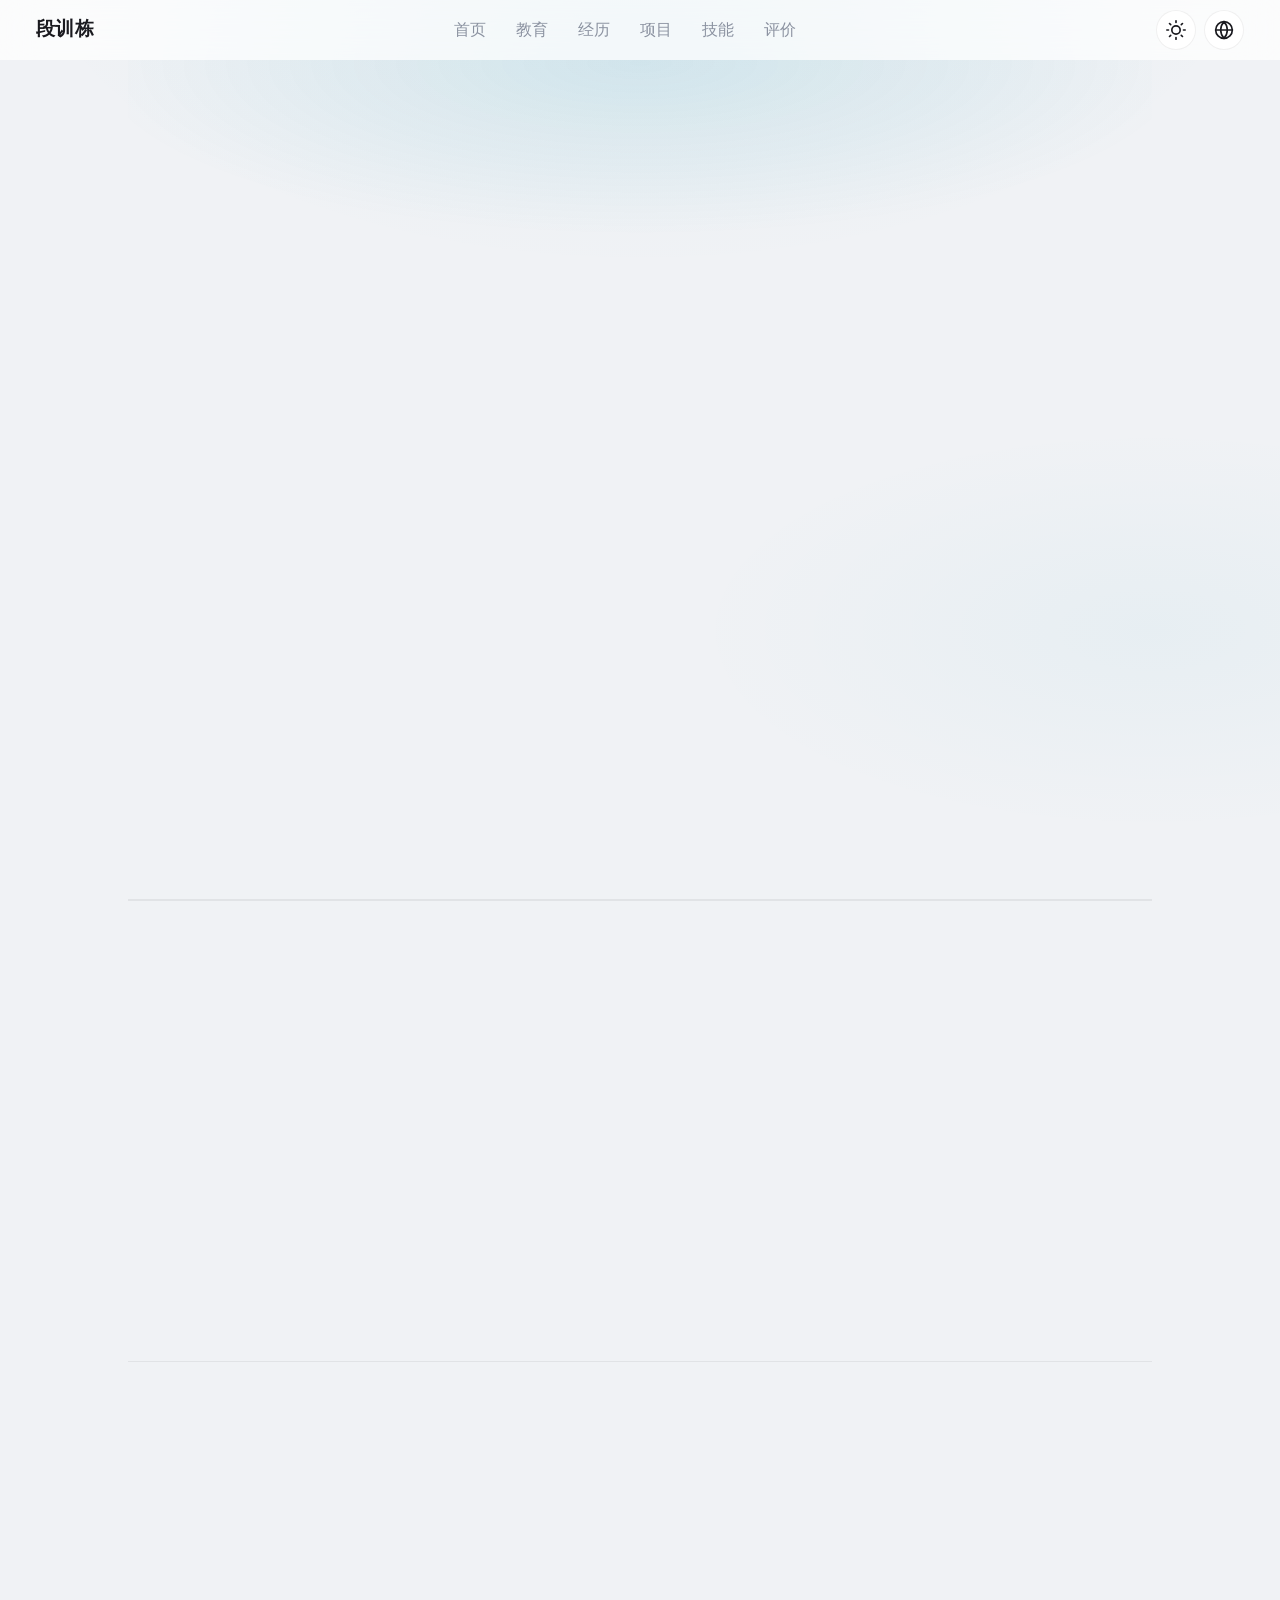
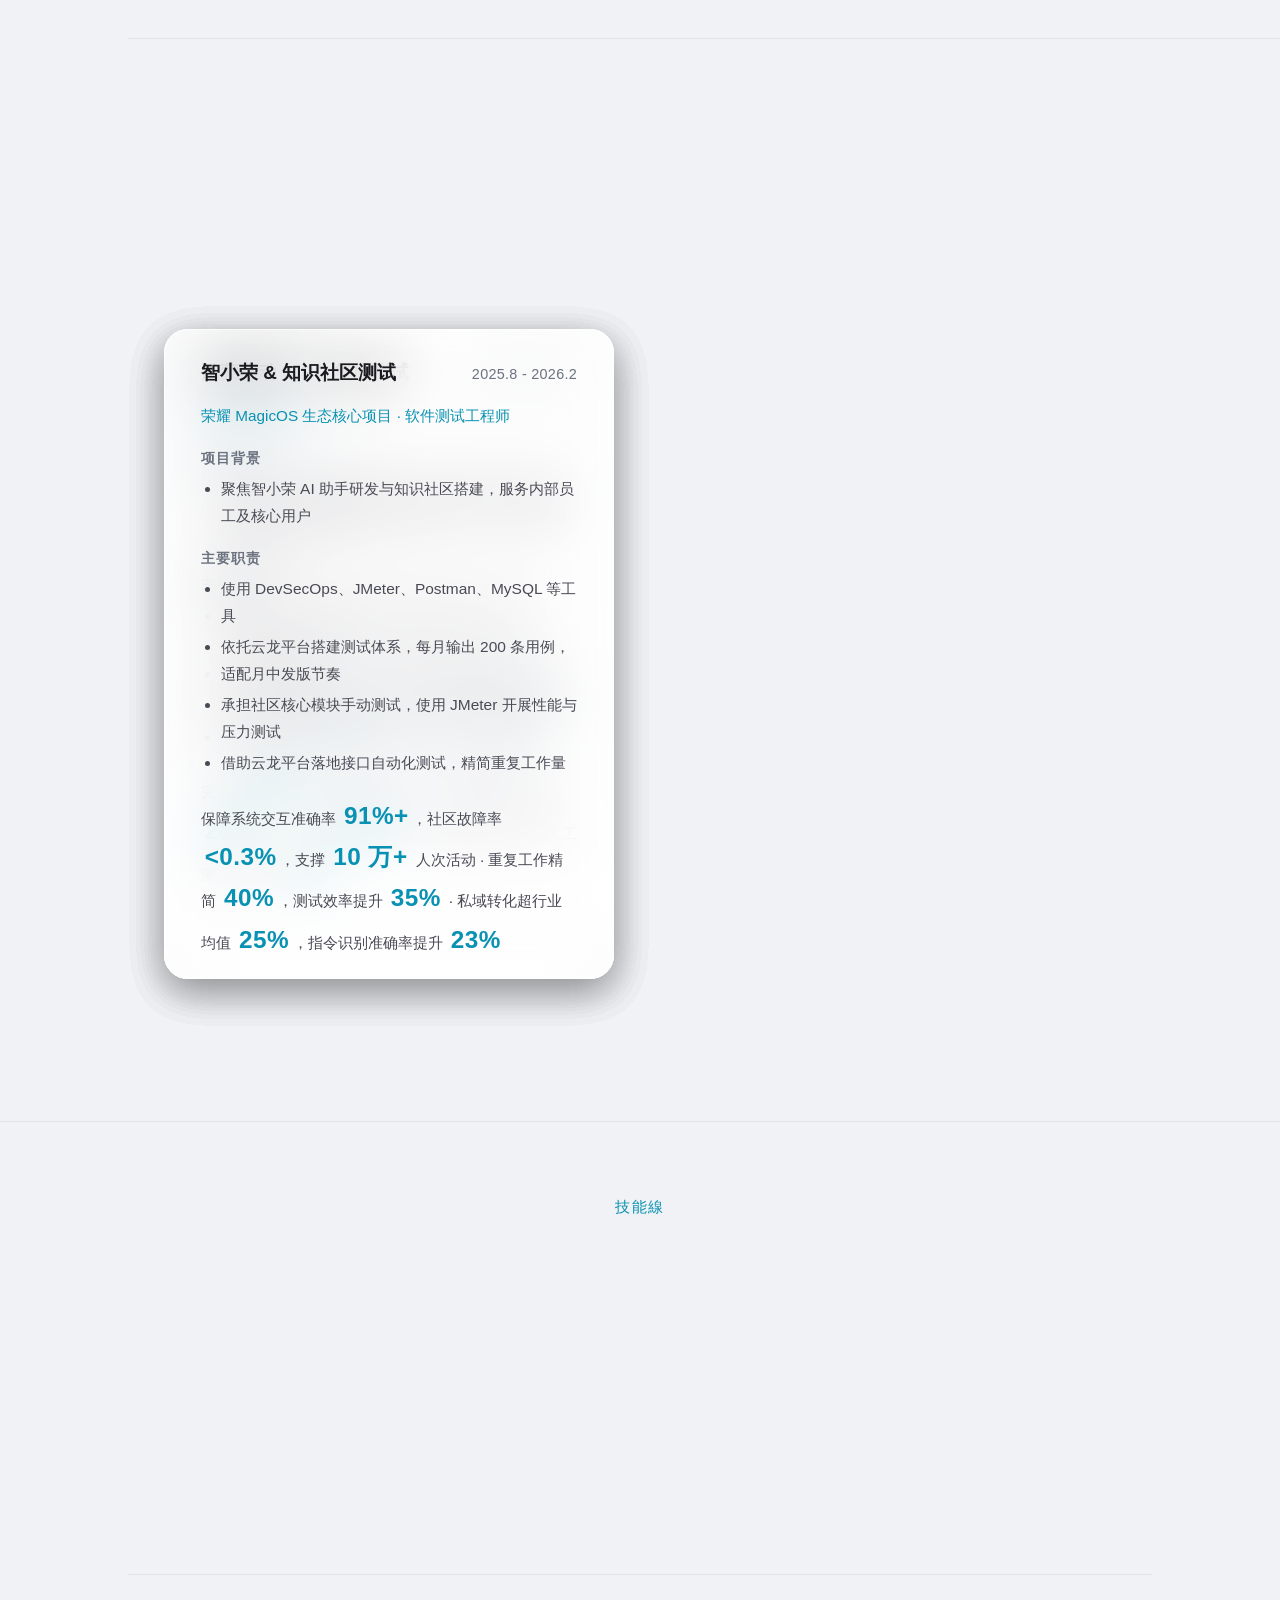
==== index.html @ c5d845e8 "Update index.html" ====
<!DOCTYPE html>
<html lang="zh-CN">
<head>
  <meta charset="UTF-8">
  <meta name="viewport" content="width=device-width, initial-scale=1.0">
  <title>段训栋 - 软件测试工程师 | 个人简历</title>
  <link rel="stylesheet" href="style.css">
</head>
<body>
  <!-- 首页（self-introduction）：包含导航栏、夜间模式、中英文切换、自我介绍 -->
  <section class="self-introduction">
    <header class="top-nav nav-bar" id="topNav">
      <span class="name">段训栋</span>
      <nav class="nav-links" id="navLinks">
        <a href="#hero">首页</a>
        <a href="#education">教育</a>
        <a href="#experience">经历</a>
        <a href="#projects">项目</a>
        <a href="#skills">技能</a>
        <a href="#intro">评价</a>
      </nav>
      <div class="nav-actions">
        <button type="button" class="nav-btn-icon dark-mode-toggle" id="themeBtn" aria-label="夜间模式" title="夜间模式">
          <svg id="themeIconSun" width="20" height="20" viewBox="0 0 24 24" fill="none" stroke="currentColor" stroke-width="2"><circle cx="12" cy="12" r="5"/><path d="M12 1v2M12 21v2M4.22 4.22l1.42 1.42M18.36 18.36l1.42 1.42M1 12h2M21 12h2M4.22 19.78l1.42-1.42M18.36 5.64l1.42-1.42"/></svg>
          <svg id="themeIconMoon" style="display:none" width="20" height="20" viewBox="0 0 24 24" fill="none" stroke="currentColor" stroke-width="2"><path d="M21 12.79A9 9 0 1 1 11.21 3 7 7 0 0 0 21 12.79z"/></svg>
        </button>
        <button type="button" class="nav-btn-icon lang-toggle" id="langBtn" aria-label="中文/English" title="中文 / English">
          <svg width="20" height="20" viewBox="0 0 24 24" fill="none" stroke="currentColor" stroke-width="2"><circle cx="12" cy="12" r="10"/><path d="M2 12h20M12 2a15.3 15.3 0 0 1 4 10 15.3 15.3 0 0 1-4 10 15.3 15.3 0 0 1-4-10 15.3 15.3 0 0 1 4-10z"/></svg>
        </button>
      </div>
      <button class="menu-btn" id="menuBtn" aria-label="菜单">☰</button>
    </header>
    <div class="nav-overlay" id="navOverlay" aria-hidden="true"></div>

    <section class="hero intro-text" id="hero">
      <p class="hero-greeting">你好，我叫</p>
      <h1 class="hero-name">段训栋</h1>
      <p class="hero-title">软件测试工程师</p>
      <div class="hero-contact">
        <a href="mailto:duanxd123@qq.com" class="hero-email-link" aria-label="发送邮件">
          <span class="hero-email-icon" aria-hidden="true">
            <svg width="22" height="22" viewBox="0 0 24 24" fill="none" stroke="currentColor" stroke-width="2" stroke-linecap="round" stroke-linejoin="round"><path d="M4 4h16c1.1 0 2 .9 2 2v12c0 1.1-.9 2-2 2H4c-1.1 0-2-.9-2-2V6c0-1.1.9-2 2-2z"/><polyline points="22,6 12,13 2,6"/></svg>
          </span>
          <span class="hero-email-text">联系我</span>
        </a>
      </div>
      <a href="#education" class="hero-scroll-down" aria-label="向下滚动">
        <svg width="28" height="28" viewBox="0 0 24 24" fill="none" stroke="currentColor" stroke-width="2" stroke-linecap="round" stroke-linejoin="round"><line x1="12" y1="5" x2="12" y2="19"/><polyline points="19 12 12 19 5 12"/></svg>
      </a>
    </section>
  </section>
  <!-- 首页（self-introduction）结束 -->

  <main class="content">
    <!-- 教育经历（education）：单卡片展示教育背景 -->
    <section class="section education" id="education">
      <h2 class="section-title">教育经历</h2>
      <div class="section-inner">
        <div class="edu-item education-card reveal-item">
          <div class="school">江西工程学院</div>
          <div class="meta">软件工程 · 全日制本科 · 2022.07 毕业</div>
        </div>
      </div>
    </section>
    <!-- 教育经历（education）结束 -->

    <!-- 工作经历（work-experience）：3个列表项展示工作信息 -->
    <section class="section work-experience" id="experience">
      <h2 class="section-title">工作经历</h2>
      <p class="section-subtitle reveal-item"></p>
      <div class="work-exp-list-wrap reveal-item" id="workExpListWrap">
        <ul class="work-exp-list" id="workExpList" aria-label="工作经历列表"></ul>
      </div>
      <div class="work-exp-overlay" id="workExpOverlay" aria-hidden="true"></div>
      <div class="work-exp-modal" id="workExpModal" role="dialog" aria-modal="true" aria-labelledby="workExpModalCompany" aria-hidden="true">
        <div class="work-exp-modal-inner" id="workExpModalInner">
          <button type="button" class="work-exp-modal-close" id="workExpModalClose" aria-label="关闭">×</button>
          <div class="work-exp-modal-image-wrap">
            <img class="work-exp-modal-image" id="workExpModalImage" src="" alt="">
          </div>
          <div class="work-exp-modal-body">
            <div class="work-exp-modal-header">
              <div>
                <h3 class="work-exp-modal-company" id="workExpModalCompany"></h3>
                <p class="work-exp-modal-meta" id="workExpModalMeta"></p>
              </div>
              <a class="work-exp-modal-cta" id="workExpModalCta" href="#" target="_blank" rel="noopener"></a>
            </div>
            <div class="work-exp-modal-desc" id="workExpModalDesc"></div>
            <div class="work-exp-modal-stats" id="workExpModalStats"></div>
          </div>
        </div>
      </div>
    </section>
    <!-- 工作经历（work-experience）结束 -->

    <!-- 项目经历（project-experience）：5张卡片展示项目信息 -->
    <section class="section project-experience" id="projects">
      <h2 class="section-title">项目经历</h2>
      <p class="section-subtitle reveal-item">拖动卡片查看，拖出屏幕丢弃</p>
      <div class="recover-btn-wrap">
        <button class="recover-btn" id="recoverBtn" style="display:none;">↩ 捡回卡片</button>
      </div>
      <div class="draggable-card-container" id="draggableContainer">
        <div class="draggable-card project-card-1" data-index="0">
          <div class="project-header">
            <span class="project-name">智小荣 & 知识社区测试</span>
            <span class="project-date">2025.8 - 2026.2</span>
          </div>
          <div class="project-subtitle">荣耀 MagicOS 生态核心项目 · 软件测试工程师</div>
          <div class="project-block">
            <h4>项目背景</h4>
            <ul><li>聚焦智小荣 AI 助手研发与知识社区搭建，服务内部员工及核心用户</li></ul>
          </div>
          <div class="project-block">
            <h4>主要职责</h4>
            <ul>
              <li>使用 DevSecOps、JMeter、Postman、MySQL 等工具</li>
              <li>依托云龙平台搭建测试体系，每月输出 200 条用例，适配月中发版节奏</li>
              <li>承担社区核心模块手动测试，使用 JMeter 开展性能与压力测试</li>
              <li>借助云龙平台落地接口自动化测试，精简重复工作量</li>
            </ul>
          </div>
          <div class="project-result">保障系统交互准确率 <span class="stat">91%+</span>，社区故障率 <span class="stat">&lt;0.3%</span>，支撑 <span class="stat">10 万+</span> 人次活动 · 重复工作精简 <span class="stat">40%</span>，测试效率提升 <span class="stat">35%</span> · 私域转化超行业均值 <span class="stat">25%</span>，指令识别准确率提升 <span class="stat">23%</span></div>
        </div>
        <div class="draggable-card project-card-2" data-index="1">
          <div class="project-header">
            <span class="project-name">鸿蒙移动 & PC 集成测试</span>
            <span class="project-date">2024.9 - 2025.7</span>
          </div>
          <div class="project-subtitle">软件测试工程师</div>
          <div class="project-block">
            <h4>项目背景</h4>
            <ul><li>参与华为鸿蒙系统移动端和 PC 端全面测试，覆盖系统设置、应用安装卸载、多设备协同、文件跨端传输等核心模块</li></ul>
          </div>
          <div class="project-block">
            <h4>主要职责</h4>
            <ul>
              <li>使用 Python、Postman、Appium、Selenium、JMeter、dev 平台</li>
              <li>设计覆盖系统设置、多设备协同等模块的测试用例</li>
              <li>执行端侧功能/接口测试，用 Python 编写自动化脚本</li>
              <li>开展多设备/硬件环境兼容性测试，输出测试报告</li>
            </ul>
          </div>
          <div class="project-result">完成 <span class="stat">1000+</span> 测试用例执行 · 发现并跟踪解决缺陷 <span class="stat">280+</span> 个 · 累计 <span class="stat">8000+</span> 行自动化代码 · 减少人工测试工作量 <span class="stat">30%</span></div>
        </div>
        <div class="draggable-card project-card-3" data-index="2">
          <div class="project-header">
            <span class="project-name">天财智慧财务系统</span>
            <span class="project-date">2024.3 - 2024.8</span>
          </div>
          <div class="project-subtitle">软件实施工程师</div>
          <div class="project-block">
            <h4>项目背景</h4>
            <ul><li>为广东省 20+ 所学校部署天财智慧财务平台，适配财政预算一体化改革要求</li></ul>
          </div>
          <div class="project-block">
            <h4>主要职责</h4>
            <ul>
              <li>牵头多校财务需求调研，输出 3 份场景化需求报告</li>
              <li>用 SQL Server 处理账务/人员/预算数据</li>
              <li>搭建测试环境，组织 20+ 场培训，编制操作手册</li>
            </ul>
          </div>
          <div class="project-result">数据同步准确率 <span class="stat">100%</span> · 用户满意度 <span class="stat">96%</span> · 财务办公效率提升 <span class="stat">45%</span></div>
        </div>
        <div class="draggable-card project-card-4" data-index="3">
          <div class="project-header">
            <span class="project-name">数字人大系统</span>
            <span class="project-date">2023.10 - 2024.3</span>
          </div>
          <div class="project-subtitle">软件实施工程师</div>
          <div class="project-block">
            <h4>项目背景</h4>
            <ul><li>搭建人大常委会国资监督支撑平台，实现专项报告、数据报表汇聚和自动预警功能</li></ul>
          </div>
          <div class="project-block">
            <h4>主要职责</h4>
            <ul>
              <li>使用 Linux、MySQL、永洪 BI</li>
              <li>负责国资数据图表展示、数据管理等核心功能的 Web 端功能测试</li>
              <li>编写测试用例超 1000 条，在 Linux 下搭建 UAT 测试环境</li>
            </ul>
          </div>
          <div class="project-result">协助分析解决 BUG 缺陷 <span class="stat">100+</span> 条，保障系统稳定上线</div>
        </div>
        <div class="draggable-card project-card-5" data-index="4">
          <div class="project-header">
            <span class="project-name">数字财政系统</span>
            <span class="project-date">2022.3 - 2023.10</span>
          </div>
          <div class="project-subtitle">软件实施工程师</div>
          <div class="project-block">
            <h4>项目背景</h4>
            <ul><li>搭建财政局一体化信息化管理平台，通过数字化支付转型提升跨部门协同效率</li></ul>
          </div>
          <div class="project-block">
            <h4>主要职责</h4>
            <ul>
              <li>使用 Navicat、Postman、FineReport、TAPD 等工具</li>
              <li>开展功能测试、接口测试、兼容性测试</li>
              <li>跟踪处理客户反馈问题，推动 100+ 问题解决</li>
            </ul>
          </div>
          <div class="project-result">提升跨部门协同效率 <span class="stat">30%</span>，降低成本 <span class="stat">20%</span> · 客户好评率 <span class="stat">95%+</span>，成为部门实施标杆项目</div>
        </div>
      </div>
    </section>
    <!-- 项目经历（project-experience）结束 -->

    <!-- 技术能力（technical-skills）：技术标题横向来回滚动 -->
    <section class="section technical-skills" id="skills">
      <div class="skills-header">
        <p class="skills-subtitle">技能線</p>
        <h2 class="section-title">技术能力</h2>
      </div>
      <div class="skills-rows reveal-item">
        <div class="skill-row-wrap">
          <div class="skill-row" id="skillRow1">
            <div class="skill-row-copy">
              <span class="skill-pill skill-text">Linux</span>
              <span class="skill-pill skill-text">Python</span>
              <span class="skill-pill skill-text">Postman</span>
              <span class="skill-pill skill-text">JMeter</span>
              <span class="skill-pill skill-text">MySQL</span>
              <span class="skill-pill skill-text">Selenium</span>
              <span class="skill-pill skill-text">Appium</span>
              <span class="skill-pill skill-text">Pytest</span>
              <span class="skill-pill skill-text">Fiddler</span>
              <span class="skill-pill skill-text">Redis</span>
              <span class="skill-pill skill-text">FineReport</span>
              <span class="skill-pill skill-text">永洪 BI</span>
            </div>
            <div class="skill-row-copy">
              <span class="skill-pill skill-text">Linux</span>
              <span class="skill-pill skill-text">Python</span>
              <span class="skill-pill skill-text">Postman</span>
              <span class="skill-pill skill-text">JMeter</span>
              <span class="skill-pill skill-text">MySQL</span>
              <span class="skill-pill skill-text">Selenium</span>
              <span class="skill-pill skill-text">Appium</span>
              <span class="skill-pill skill-text">Pytest</span>
              <span class="skill-pill skill-text">Fiddler</span>
              <span class="skill-pill skill-text">Redis</span>
              <span class="skill-pill skill-text">FineReport</span>
              <span class="skill-pill skill-text">永洪 BI</span>
            </div>
            <div class="skill-row-copy">
              <span class="skill-pill skill-text">Linux</span>
              <span class="skill-pill skill-text">Python</span>
              <span class="skill-pill skill-text">Postman</span>
              <span class="skill-pill skill-text">JMeter</span>
              <span class="skill-pill skill-text">MySQL</span>
              <span class="skill-pill skill-text">Selenium</span>
              <span class="skill-pill skill-text">Appium</span>
              <span class="skill-pill skill-text">Pytest</span>
              <span class="skill-pill skill-text">Fiddler</span>
              <span class="skill-pill skill-text">Redis</span>
              <span class="skill-pill skill-text">FineReport</span>
              <span class="skill-pill skill-text">永洪 BI</span>
            </div>
          </div>
        </div>
        <div class="skill-row-wrap">
          <div class="skill-row" id="skillRow2">
            <div class="skill-row-copy">
              <span class="skill-pill skill-text">团队协作</span>
              <span class="skill-pill skill-text">质量管控</span>
              <span class="skill-pill skill-text">需求分析</span>
              <span class="skill-pill skill-text">测试报告</span>
              <span class="skill-pill skill-text">进度管控</span>
              <span class="skill-pill skill-text">风险管理</span>
              <span class="skill-pill skill-text">接口测试</span>
              <span class="skill-pill skill-text">自动化测试</span>
              <span class="skill-pill skill-text">性能测试</span>
            </div>
            <div class="skill-row-copy">
              <span class="skill-pill skill-text">团队协作</span>
              <span class="skill-pill skill-text">质量管控</span>
              <span class="skill-pill skill-text">需求分析</span>
              <span class="skill-pill skill-text">测试报告</span>
              <span class="skill-pill skill-text">进度管控</span>
              <span class="skill-pill skill-text">风险管理</span>
              <span class="skill-pill skill-text">接口测试</span>
              <span class="skill-pill skill-text">自动化测试</span>
              <span class="skill-pill skill-text">性能测试</span>
            </div>
            <div class="skill-row-copy">
              <span class="skill-pill skill-text">团队协作</span>
              <span class="skill-pill skill-text">质量管控</span>
              <span class="skill-pill skill-text">需求分析</span>
              <span class="skill-pill skill-text">测试报告</span>
              <span class="skill-pill skill-text">进度管控</span>
              <span class="skill-pill skill-text">风险管理</span>
              <span class="skill-pill skill-text">接口测试</span>
              <span class="skill-pill skill-text">自动化测试</span>
              <span class="skill-pill skill-text">性能测试</span>
            </div>
          </div>
        </div>
      </div>
    </section>
    <!-- 技术能力（technical-skills）结束 -->

    <!-- 自我评价（self-evaluation）：单卡片展示自我评价 -->
    <section class="section self-evaluation" id="intro">
      <h2 class="section-title">自我评价</h2>
      <div class="section-inner">
        <div class="self-intro evaluation-card reveal-item">
          <ul>
            <li>具备 4 年软件测试与实施经验，熟悉软件测试全流程和方法，能够独立完成自动化测试脚本开发和维护</li>
            <li>精通 Python 编程语言，熟练使用 Postman、JMeter 等测试工具，具备丰富的接口测试和性能测试经验</li>
            <li>具有良好的问题分析和解决能力，能够快速定位和解决软件缺陷，保障系统质量和稳定性</li>
            <li>工作积极认真，细心负责，善于发现问题并提出解决方案，具备良好的团队协作和沟通能力</li>
            <li>对新技术有强烈的学习兴趣，能够快速掌握和应用新的测试工具和技术，适应高强度工作环境</li>
          </ul>
        </div>
      </div>
    </section>
    <!-- 自我评价（self-evaluation）结束 -->
  </main>

  <script src=script.js"></script>
</body>
</html>
---- style.css ----
/* ========== 简历样式表 style.css ==========
 * 结构：1. 全局变量与基础  2. 导航/Hero/主内容  3. 工作经历/项目/技能/自我评价  4. 响应式
 */

:root {
      --bg-base: #f0f2f5;
      --bg-glass: rgba(255, 255, 255, 0.65);
      --bg-glass-strong: rgba(255, 255, 255, 0.85);
      --text-primary: #1a1a1f;
      --text-secondary: #4a4a55;
      --text-muted: #6b7280;
      --accent: #0891b2;
      --accent-dim: rgba(8, 145, 178, 0.12);
      --border: rgba(0, 0, 0, 0.06);
      --ease-out-expo: cubic-bezier(0.16, 1, 0.3, 1);
      --blur-sm: 16px;
      --card-glass: rgba(255, 255, 255, 0.45);
      --card-glass-border: rgba(255, 255, 255, 0.6);
      --nav-accent: #4a90e2;
      --scrollbar-track: rgba(8, 145, 178, 0.06);
      --scrollbar-thumb: rgba(8, 145, 178, 0.32);
      --scrollbar-thumb-hover: rgba(8, 145, 178, 0.5);
    }
    [data-theme="dark"] {
      --bg-base: #0f0f12;
      --bg-glass: rgba(30, 30, 35, 0.7);
      --bg-glass-strong: rgba(40, 40, 48, 0.85);
      --text-primary: #e8e8ec;
      --text-secondary: #b0b0b8;
      --text-muted: #80808c;
      --accent: #22b8cf;
      --accent-dim: rgba(34, 184, 207, 0.2);
      --border: rgba(255, 255, 255, 0.08);
      --card-glass: rgba(255, 255, 255, 0.08);
      --card-glass-border: rgba(255, 255, 255, 0.12);
      --nav-accent: #5ba3e8;
      --scrollbar-track: rgba(34, 184, 207, 0.08);
      --scrollbar-thumb: rgba(34, 184, 207, 0.28);
      --scrollbar-thumb-hover: rgba(34, 184, 207, 0.45);
    }

    * {
      margin: 0;
      padding: 0;
      box-sizing: border-box;
    }

    html {
      scroll-behavior: smooth;
      font-size: 112.5%;
      transition: background-color 0.6s ease-out, color 0.6s ease-out;
      scrollbar-width: thin;
      scrollbar-color: transparent transparent;
    }
    html.is-scrolling {
      scrollbar-color: var(--scrollbar-thumb) var(--scrollbar-track);
    }
    html::-webkit-scrollbar { width: 10px; }
    html::-webkit-scrollbar-track { background: transparent; border-radius: 5px; transition: background 0.2s ease; }
    html::-webkit-scrollbar-thumb { background: transparent; border-radius: 5px; transition: background 0.2s ease; }
    html.is-scrolling::-webkit-scrollbar-track { background: var(--scrollbar-track); }
    html.is-scrolling::-webkit-scrollbar-thumb { background: var(--scrollbar-thumb); }
    html.is-scrolling::-webkit-scrollbar-thumb:hover { background: var(--scrollbar-thumb-hover); }

    body {
      font-family: "PingFang SC", -apple-system, BlinkMacSystemFont, "Segoe UI", "Microsoft YaHei", sans-serif;
      background: var(--bg-base);
      color: var(--text-primary);
      line-height: 1.7;
      overflow-x: hidden;
      padding-left: 10%;
      padding-right: 10%;
      transition: background-color 0.6s ease-out, color 0.6s ease-out;
    }
    html.theme-switching,
    html.theme-switching *,
    html.theme-switching *::before,
    html.theme-switching *::after {
      transition: background-color 0.6s ease-out, color 0.6s ease-out, border-color 0.6s ease-out !important;
    }

    /* 整页背景：浅色渐变，毛玻璃透出 */
    body::before {
      content: "";
      position: fixed;
      inset: 0;
      z-index: -1;
      background: 
        radial-gradient(ellipse 100% 80% at 50% -10%, rgba(8, 145, 178, 0.06) 0%, transparent 50%),
        radial-gradient(ellipse 80% 50% at 90% 70%, rgba(8, 145, 178, 0.04) 0%, transparent 45%),
        var(--bg-base);
      pointer-events: none;
    }
    [data-theme="dark"] body::before {
      background:
        radial-gradient(ellipse 100% 80% at 50% -10%, rgba(34, 184, 207, 0.08) 0%, transparent 50%),
        var(--bg-base);
    }

    /* 夜间模式：圆形渐变扩散，半透明叠加，全程内容可见，无全黑/闪屏 */
    .theme-overlay {
      position: fixed;
      inset: 0;
      z-index: 9998;
      pointer-events: none;
      clip-path: circle(0 at var(--theme-x, 50%) var(--theme-y, 50%));
      will-change: clip-path;
      backface-visibility: hidden;
      transform: translateZ(0);
    }
    .theme-overlay.theme-spread-dark {
      background: radial-gradient(circle at var(--theme-x) var(--theme-y), rgba(15, 15, 18, 0.55) 0%, rgba(15, 15, 18, 0.2) 40%, transparent 70%);
      animation: theme-spread 0.6s ease-out forwards;
    }
    .theme-overlay.theme-spread-light {
      background: radial-gradient(circle at var(--theme-x) var(--theme-y), rgba(240, 242, 245, 0.55) 0%, rgba(240, 242, 245, 0.2) 40%, transparent 70%);
      animation: theme-spread 0.6s ease-out forwards;
    }
    @keyframes theme-spread {
      0% {
        clip-path: circle(0 at var(--theme-x) var(--theme-y));
      }
      100% {
        clip-path: circle(180vmax at var(--theme-x) var(--theme-y));
      }
    }

    /* 导航栏：简约半透明磨砂、滚动缩小 */
    .top-nav {
      position: fixed;
      top: 0;
      left: 0;
      right: 0;
      z-index: 1000;
      display: flex;
      align-items: center;
      justify-content: space-between;
      height: 60px;
      padding: 0 2rem;
      background: rgba(255, 255, 255, 0.72);
      backdrop-filter: blur(20px);
      -webkit-backdrop-filter: blur(20px);
      border-bottom: 1px solid transparent;
      transition: height 0.25s ease-out, background 0.25s ease-out, border-color 0.25s ease-out, padding 0.25s ease-out;
      overflow: hidden;
    }
    .top-nav.scrolled {
      height: 50px;
      background: rgba(255, 255, 255, 0.85);
      border-bottom-color: var(--border);
    }
    [data-theme="dark"] .top-nav {
      background: rgba(20, 20, 24, 0.72);
      border-bottom-color: transparent;
    }
    [data-theme="dark"] .top-nav.scrolled {
      background: rgba(20, 20, 24, 0.9);
      border-bottom-color: var(--border);
    }

    .top-nav .name {
      font-size: 1.05rem;
      font-weight: 600;
      letter-spacing: 0.02em;
      color: var(--text-primary);
    }

    .top-nav .nav-links {
      display: flex;
      align-items: center;
      gap: 30px;
    }

    .top-nav .nav-links a {
      position: relative;
      padding: 0.5rem 0;
      font-size: 16px;
      color: #8b92a0;
      text-decoration: none;
      transition: color 0.2s ease-out, transform 0.2s ease-out;
      -webkit-font-smoothing: antialiased;
    }
    .top-nav .nav-links a:hover {
      color: var(--nav-accent);
      transform: translateY(-2px);
    }
    .top-nav .nav-links a.active {
      color: var(--nav-accent);
    }
    .top-nav .nav-links a.active::after {
      content: '';
      position: absolute;
      left: 0;
      bottom: 0;
      width: 100%;
      height: 2px;
      background: var(--nav-accent);
      transform: scaleX(1);
      transform-origin: left;
      transition: transform 0.3s cubic-bezier(0.25, 0.46, 0.45, 0.94);
    }
    .top-nav .nav-links a:not(.active)::after {
      transform: scaleX(0);
      transform-origin: right;
    }
    .top-nav .nav-links a:hover::after {
      transform: scaleX(1);
      transform-origin: left;
    }

    /* 导航右侧：图标按钮 */
    .nav-actions {
      display: flex;
      align-items: center;
      gap: 8px;
    }
    .nav-btn-icon {
      width: 40px;
      height: 40px;
      display: flex;
      align-items: center;
      justify-content: center;
      background: var(--bg-glass-strong);
      backdrop-filter: blur(var(--blur-sm));
      -webkit-backdrop-filter: blur(var(--blur-sm));
      border: 1px solid var(--border);
      border-radius: 50%;
      color: var(--text-primary);
      cursor: pointer;
      transition: background 0.25s, color 0.25s, border-color 0.25s;
    }
    .nav-btn-icon:hover {
      background: var(--accent-dim);
      color: var(--accent);
      border-color: var(--accent);
    }
    .nav-btn-icon svg {
      width: 20px;
      height: 20px;
      fill: none;
      stroke: currentColor;
      stroke-width: 2;
      stroke-linecap: round;
      stroke-linejoin: round;
    }

    /* 导航点击发散涟漪 */
    .nav-ripple {
      position: absolute;
      width: 60px;
      height: 60px;
      margin-left: -30px;
      margin-top: -30px;
      border-radius: 50%;
      background: transparent;
      border: 1px solid rgba(8, 145, 178, 0.2);
      pointer-events: none;
      z-index: 1;
      transform: scale(0);
      opacity: 1;
      animation: nav-ripple 0.5s ease-out forwards;
    }
    [data-theme="dark"] .nav-ripple {
      border-color: rgba(34, 184, 207, 0.25);
    }
    @keyframes nav-ripple {
      to {
        transform: scale(2.5);
        opacity: 0;
      }
    }

    .menu-btn {
      display: none;
      width: 44px;
      height: 44px;
      align-items: center;
      justify-content: center;
      background: var(--bg-glass-strong);
      backdrop-filter: blur(var(--blur-sm));
      -webkit-backdrop-filter: blur(var(--blur-sm));
      border: none;
      border-radius: 12px;
      color: var(--text-primary);
      font-size: 1.25rem;
      cursor: pointer;
      flex-shrink: 0;
    }

    /* 桌面端：显示完整导航，隐藏汉堡 */
    @media (min-width: 768px) {
      .menu-btn {
        display: none !important;
      }
      .top-nav .nav-links {
        display: flex !important;
      }
    }

    /* Hero：居中 + 毛玻璃光晕，顶部留白不顶导航 */
    .hero {
      min-height: 100vh;
      display: flex;
      flex-direction: column;
      align-items: center;
      justify-content: center;
      text-align: center;
      padding: 5rem 2rem;
      padding-top: max(5rem, 80px);
      position: relative;
      overflow: hidden;
      border-bottom: 1px solid var(--border);
      scroll-margin-top: 0;
    }

    .hero::before {
      content: "";
      position: absolute;
      top: 0;
      left: 50%;
      transform: translateX(-50%);
      width: 140%;
      height: 70%;
      background: radial-gradient(ellipse 70% 50% at 50% 10%, rgba(8, 145, 178, 0.1) 0%, transparent 55%);
      pointer-events: none;
    }

    .hero .hero-name {
      font-size: clamp(3.5rem, 10vw, 6rem);
      font-weight: 700;
      letter-spacing: 0.04em;
      margin-bottom: 0.25rem;
      line-height: 1.1;
      position: relative;
      color: var(--text-primary);
      opacity: 0;
      transform: translateY(40px);
      transition: opacity 0.9s var(--ease-out-expo), transform 0.9s var(--ease-out-expo);
    }
    .hero .hero-greeting {
      font-size: 1.05rem;
      color: var(--text-muted);
      letter-spacing: 0.12em;
      margin-bottom: 0.15rem;
      line-height: 1.35;
      position: relative;
      opacity: 0;
      transform: translateY(28px);
      transition: opacity 0.9s var(--ease-out-expo), transform 0.9s var(--ease-out-expo);
    }
    .hero.visible .hero-greeting {
      opacity: 1;
      transform: translateY(0);
    }

    .hero.visible .hero-name {
      opacity: 1;
      transform: translateY(0);
    }

    .hero .hero-title {
      font-size: 1.35rem;
      color: var(--accent);
      letter-spacing: 0.22em;
      text-transform: uppercase;
      margin-bottom: 2rem;
      line-height: 1.35;
      position: relative;
      opacity: 0;
      transform: translateY(28px);
      transition: opacity 0.9s var(--ease-out-expo) 0.1s, transform 0.9s var(--ease-out-expo) 0.1s;
    }

    .hero.visible .hero-title {
      opacity: 1;
      transform: translateY(0);
    }

    .hero .hero-contact {
      display: flex;
      flex-wrap: wrap;
      gap: 1.5rem 2.5rem;
      justify-content: center;
      align-items: center;
      font-size: 0.95rem;
      color: var(--text-secondary);
      position: relative;
      opacity: 0;
      transform: translateY(28px);
      transition: opacity 0.9s var(--ease-out-expo) 0.2s, transform 0.9s var(--ease-out-expo) 0.2s;
    }

    /* Hero 邮箱：按示例弹性交互，圆形⇄圆角矩形，width/height/border-radius 0.4s 回弹曲线 */
    .hero .hero-email-link {
      --hero-email-size: 56px;
      --hero-email-pill-radius: calc(var(--hero-email-size) / 1.5);
      display: inline-flex;
      align-items: center;
      justify-content: center;
      box-sizing: border-box;
      gap: 8px;
      width: var(--hero-email-size);
      height: var(--hero-email-size);
      padding: 0;
      border-radius: 50%;
      background: var(--accent);
      color: #fff;
      text-decoration: none;
      font-size: 16px;
      font-weight: 500;
      box-shadow: 0 4px 14px rgba(8, 145, 178, 0.3), 0 2px 6px rgba(0, 0, 0, 0.1);
      transition:
        width 0.4s cubic-bezier(0.34, 1.56, 0.64, 1),
        height 0.4s cubic-bezier(0.34, 1.56, 0.64, 1),
        border-radius 0.4s cubic-bezier(0.34, 1.56, 0.64, 1),
        opacity 0.3s ease;
      overflow: hidden;
      flex-shrink: 0;
    }
    .hero .hero-email-link:hover {
      width: 160px;
      height: var(--hero-email-size);
      border-radius: var(--hero-email-pill-radius);
      background: var(--nav-accent);
      box-shadow: 0 6px 18px rgba(0, 0, 0, 0.12), 0 2px 8px rgba(0, 0, 0, 0.08);
    }
    [data-theme="dark"] .hero .hero-email-link {
      box-shadow: 0 4px 14px rgba(34, 184, 207, 0.22), 0 2px 8px rgba(0, 0, 0, 0.3);
    }
    [data-theme="dark"] .hero .hero-email-link:hover {
      box-shadow: 0 6px 18px rgba(0, 0, 0, 0.35), 0 2px 8px rgba(0, 0, 0, 0.2);
    }
    .hero .hero-email-icon {
      display: inline-flex;
      align-items: center;
      justify-content: center;
      flex-shrink: 0;
      transition: opacity 0.3s ease;
    }
    .hero .hero-email-link:hover .hero-email-icon {
      opacity: 0.8;
    }
    .hero .hero-email-icon svg {
      width: 28px;
      height: 28px;
    }
    .hero .hero-email-text {
      white-space: nowrap;
      overflow: hidden;
      opacity: 0;
      margin: 0;
      margin-left: 0;
      transition: opacity 0.3s ease;
    }
    .hero .hero-email-link:not(:hover) .hero-email-text {
      position: absolute;
      width: 0;
      height: 0;
      overflow: hidden;
      clip: rect(0,0,0,0);
    }
    .hero .hero-email-link:hover .hero-email-text {
      position: static;
      opacity: 1;
    }

    .hero .hero-scroll-down {
      display: inline-flex;
      align-items: center;
      justify-content: center;
      margin-top: 2rem;
      color: var(--text-primary);
      opacity: 0;
      transform: translateY(28px);
      transition: opacity 0.9s var(--ease-out-expo) 0.25s, transform 0.9s var(--ease-out-expo) 0.25s, color 0.2s ease;
      text-decoration: none;
    }
    .hero .hero-scroll-down:hover {
      color: var(--accent);
    }
    .hero .hero-scroll-down svg {
      width: 28px;
      height: 28px;
    }
    .hero.visible .hero-scroll-down {
      opacity: 0.7;
      transform: translateY(0);
    }

    .hero.visible .hero-contact {
      opacity: 1;
      transform: translateY(0);
    }

    /* 主内容：模块撑满、可左右滑动 */
    .content {
      position: relative;
      z-index: 1;
      padding: 0 0 4rem;
      width: 100%;
    }

    .section {
      width: 100%;
      margin: 0 0 3rem;
      padding: 4rem 2rem;
      background: transparent;
      border-radius: 0;
      border: none;
      border-top: 1px solid var(--border);
      position: relative;
      scroll-margin-top: 5rem;
    }
    .section:last-of-type {
      margin-bottom: 0;
    }
    #projects {
      padding-right: 0;
      margin-right: -10vw;
      width: calc(100% + 10vw);
      box-sizing: border-box;
    }
    #projects .section-title,
    #projects .section-subtitle {
      padding-right: 2rem;
    }
    /* 捡回按钮绝对定位，出现时不顶动卡片堆 */
    #projects .recover-btn-wrap {
      position: relative;
      min-height: 48px;
      margin: 0.5rem 0 0;
      padding: 0;
    }
    #projects .recover-btn {
      position: absolute;
      top: 0;
      right: 0;
      margin: 0;
    }
    /* 工作经历：布局同参考图，居中竖排列表；两边宽度稍大、白底更淡、整体更紧凑 */
    .work-exp-list-wrap {
      max-width: 820px;
      margin: 0 auto;
      padding: 0 2rem;
    }
    .work-exp-list {
      list-style: none;
      padding: 0;
      margin: 0;
      display: flex;
      flex-direction: column;
      gap: 0.75rem;
    }
    .work-exp-list-item {
      display: flex;
      align-items: center;
      justify-content: space-between;
      gap: 1.25rem;
      padding: 1rem 1.5rem;
      border-radius: 18px;
      cursor: pointer;
      transition: background 0.25s ease, box-shadow 0.25s ease, opacity 0.3s ease, transform 0.3s ease, filter 0.3s ease;
      background: transparent;
    }
    /* 悬浮时：底色 #f0f2f5，无描边 */
    .work-exp-list-item:hover {
      background: #f0f2f5;
      box-shadow: 0 4px 24px rgba(0, 0, 0, 0.08);
    }
    [data-theme="dark"] .work-exp-list-item:hover {
      background: rgba(255, 255, 255, 0.12);
      box-shadow: 0 4px 24px rgba(0, 0, 0, 0.35);
    }
    /* 点击瞬间保持底色供 View Transition 截取 */
    .work-exp-list-item.work-exp-item-expanding {
      background: #f0f2f5;
      box-shadow: 0 4px 24px rgba(0, 0, 0, 0.08);
    }
    [data-theme="dark"] .work-exp-list-item.work-exp-item-expanding {
      background: rgba(255, 255, 255, 0.12);
      box-shadow: 0 4px 24px rgba(0, 0, 0, 0.35);
    }
    .work-exp-list-item-left {
      display: flex;
      align-items: center;
      gap: 1.25rem;
      flex: 1;
      min-width: 0;
      overflow: hidden;
    }
    .work-exp-list-item-img {
      width: 64px;
      height: 64px;
      min-width: 48px;
      max-width: 100%;
      aspect-ratio: 1;
      border-radius: 14px;
      object-fit: contain;
      object-position: center;
      background: var(--bg-glass);
      flex-shrink: 0;
    }
    .work-exp-list-item-text { min-width: 0; }
    .work-exp-list-item-company {
      font-size: 1.08rem;
      font-weight: 600;
      color: var(--text-primary);
      margin: 0 0 0.25rem 0;
      line-height: 1.35;
    }
    .work-exp-list-item-date { font-size: 0.9rem; color: var(--text-muted); margin: 0; }
    .work-exp-list-item-btn {
      padding: 0.6rem 1.5rem;
      border-radius: 999px;
      font-size: 0.95rem;
      font-weight: 500;
      border: none;
      cursor: pointer;
      background: #f3f4f6;
      color: var(--text-primary);
      transition: background 0.2s ease, color 0.2s ease;
      flex-shrink: 0;
    }
    .work-exp-list-item-btn:hover { background: var(--accent); color: white; }
    /* 展开时：列表变为“舞台”，非当前项缩小到左侧不露在背后，当前项由弹窗放大展示；列表 wrap 保留高度避免影响下方模块 */
    #workExpListWrap[data-active-index] .work-exp-list {
      position: fixed;
      left: 1.5rem;
      top: 50%;
      transform: translateY(-50%);
      flex-direction: column;
      gap: 0.5rem;
      z-index: 1001;
      pointer-events: none;
      margin: 0;
      padding: 0;
      max-width: none;
      transition: transform 0.4s cubic-bezier(0.16, 1, 0.3, 1);
    }
    #workExpListWrap[data-active-index] .work-exp-list-item.work-exp-item-inactive {
      width: 72px;
      min-width: 72px;
      max-width: 72px;
      padding: 0.4rem 0.5rem;
      opacity: 0.92;
      transition: opacity 0.3s ease, transform 0.3s ease;
      pointer-events: auto;
      cursor: pointer;
    }
    #workExpListWrap[data-active-index] .work-exp-list-item.work-exp-item-inactive .work-exp-list-item-left { gap: 0; }
    #workExpListWrap[data-active-index] .work-exp-list-item.work-exp-item-inactive .work-exp-list-item-img {
      width: 40px;
      height: 40px;
      min-width: 40px;
      border-radius: 10px;
    }
    #workExpListWrap[data-active-index] .work-exp-list-item.work-exp-item-inactive .work-exp-list-item-text,
    #workExpListWrap[data-active-index] .work-exp-list-item.work-exp-item-inactive .work-exp-list-item-btn { display: none !important; }
    #workExpListWrap[data-active-index] .work-exp-list-item.work-exp-item-active {
      position: absolute;
      left: -9999px;
      width: 0;
      height: 0;
      overflow: hidden;
      visibility: hidden;
      pointer-events: none;
    }
    /* 遮罩：半透明黑底（与 Aceternity 一致） */
    .work-exp-overlay {
      position: fixed;
      inset: 0;
      background: rgba(0, 0, 0, 0.2);
      z-index: 1000;
      opacity: 0;
      visibility: hidden;
      transition: opacity 0.25s ease, visibility 0.25s ease;
    }
    .work-exp-overlay.is-open { opacity: 1; visibility: visible; }
    /* 关闭动效期间：遮罩/弹窗容器不参与 CSS 过渡，避免盖住 View Transition 的伪元素 */
    html.work-exp-closing .work-exp-overlay,
    html.work-exp-closing .work-exp-modal { transition: none !important; }
    /* Aceternity 同款：列表项 → 弹窗 共享元素变形（layoutId 等效），速度稍慢 */
    ::view-transition-old(work-exp-thumb),
    ::view-transition-new(work-exp-thumb) { animation-duration: 0.7s; animation-timing-function: cubic-bezier(0.16, 1, 0.3, 1); }
    ::view-transition-old(work-exp-title),
    ::view-transition-new(work-exp-title) { animation-duration: 0.7s; animation-timing-function: cubic-bezier(0.16, 1, 0.3, 1); }
    ::view-transition-old(work-exp-meta),
    ::view-transition-new(work-exp-meta) { animation-duration: 0.7s; animation-timing-function: cubic-bezier(0.16, 1, 0.3, 1); }
    ::view-transition-old(work-exp-btn),
    ::view-transition-new(work-exp-btn) { animation-duration: 0.65s; animation-timing-function: cubic-bezier(0.16, 1, 0.3, 1); }
    /* 整卡：列表行变形为弹窗容器 */
    ::view-transition-old(work-exp-card),
    ::view-transition-new(work-exp-card) { animation-duration: 0.65s; animation-timing-function: cubic-bezier(0.16, 1, 0.3, 1); }
    /* 关闭时略快但仍可见 ~0.4s */
    html.work-exp-closing ::view-transition-old(work-exp-card),
    html.work-exp-closing ::view-transition-new(work-exp-card),
    html.work-exp-closing ::view-transition-old(work-exp-thumb),
    html.work-exp-closing ::view-transition-new(work-exp-thumb),
    html.work-exp-closing ::view-transition-old(work-exp-title),
    html.work-exp-closing ::view-transition-new(work-exp-title),
    html.work-exp-closing ::view-transition-old(work-exp-meta),
    html.work-exp-closing ::view-transition-new(work-exp-meta),
    html.work-exp-closing ::view-transition-old(work-exp-btn),
    html.work-exp-closing ::view-transition-new(work-exp-btn) { animation-duration: 0.4s; }
    .work-exp-modal {
      position: fixed;
      inset: 0;
      z-index: 1001;
      display: flex;
      align-items: center;
      justify-content: center;
      padding: 1rem;
      pointer-events: none;
      opacity: 0;
      visibility: hidden;
      transition: opacity 0.25s ease, visibility 0.25s ease;
    }
    .work-exp-modal.is-open { pointer-events: auto; opacity: 1; visibility: visible; }
    /* 弹窗卡片：底色 #f0f2f5，无描边 */
    .work-exp-modal-inner {
      pointer-events: auto;
      width: 100%;
      max-width: 480px;
      max-height: 88vh;
      display: flex;
      flex-direction: column;
      background: #f0f2f5;
      border-radius: 24px;
      overflow: hidden;
      box-shadow: 0 24px 80px rgba(0, 0, 0, 0.12);
    }
    /* 关闭按钮：渐显 + 轻微缩放 0.9→1 */
    .work-exp-modal-close {
      position: absolute;
      top: 0.75rem;
      right: 0.75rem;
      z-index: 2;
      width: 36px;
      height: 36px;
      border: none;
      border-radius: 50%;
      background: rgba(255,255,255,0.9);
      color: var(--text-primary);
      font-size: 1.5rem;
      line-height: 1;
      cursor: pointer;
      display: flex;
      align-items: center;
      justify-content: center;
      padding: 0;
      box-shadow: 0 2px 8px rgba(0,0,0,0.1);
      opacity: 0;
      transform: scale(0.9);
      transition: opacity 0.25s ease, transform 0.25s ease;
      transition-delay: 0.12s;
    }
    .work-exp-modal.is-open .work-exp-modal-close {
      opacity: 1;
      transform: scale(1);
    }
    .work-exp-modal.work-exp-modal-closing .work-exp-modal-close {
      opacity: 0;
      transform: scale(0.9);
      transition-duration: 0.1s;
      transition-delay: 0;
    }
    .work-exp-modal-close:hover { background: white; }
    .work-exp-modal-image-wrap {
      width: 100%;
      height: 220px;
      min-height: 140px;
      max-height: 40vh;
      background: var(--accent-dim);
      flex-shrink: 0;
      overflow: hidden;
    }
    .work-exp-modal-image {
      width: 100%;
      height: 100%;
      max-width: 100%;
      max-height: 100%;
      object-fit: contain;
      object-position: center;
      display: block;
    }
    .work-exp-modal-body {
      padding: 1.25rem 1.5rem 1.5rem;
      overflow-y: auto;
      flex: 1;
      min-height: 0;
      transform: translateY(10px);
      opacity: 0;
      transition: transform 0.3s cubic-bezier(0.16, 1, 0.3, 1), opacity 0.3s ease;
      transition-delay: 0.12s;
      scrollbar-width: thin;
      scrollbar-color: transparent transparent;
    }
    .work-exp-modal-body.is-scrolling {
      scrollbar-color: var(--scrollbar-thumb) var(--scrollbar-track);
    }
    .work-exp-modal-body::-webkit-scrollbar { width: 8px; }
    .work-exp-modal-body::-webkit-scrollbar-track { background: transparent; border-radius: 4px; transition: background 0.2s ease; }
    .work-exp-modal-body::-webkit-scrollbar-thumb { background: transparent; border-radius: 4px; transition: background 0.2s ease; }
    .work-exp-modal-body.is-scrolling::-webkit-scrollbar-track { background: var(--scrollbar-track); }
    .work-exp-modal-body.is-scrolling::-webkit-scrollbar-thumb { background: var(--scrollbar-thumb); }
    .work-exp-modal-body.is-scrolling::-webkit-scrollbar-thumb:hover { background: var(--scrollbar-thumb-hover); }
    .work-exp-modal.is-open .work-exp-modal-body {
      transform: translateY(0);
      opacity: 1;
    }
    /* 收起时：描述/内容先淡出+向下位移 */
    .work-exp-modal.work-exp-modal-closing .work-exp-modal-body {
      transform: translateY(10px);
      opacity: 0;
      transition-duration: 0.15s;
      transition-delay: 0;
    }
    .work-exp-modal-header {
      display: flex;
      justify-content: space-between;
      align-items: flex-start;
      gap: 1rem;
      margin-bottom: 1rem;
    }
    .work-exp-modal-company {
      font-size: 1.15rem;
      font-weight: 700;
      color: var(--text-primary);
      margin: 0 0 0.25rem 0;
      line-height: 1.3;
    }
    .work-exp-modal-meta { font-size: 0.9rem; color: var(--text-muted); margin: 0; }
    .work-exp-modal-cta {
      padding: 0.5rem 1.25rem;
      border-radius: 999px;
      font-size: 0.9rem;
      font-weight: 600;
      background: var(--accent);
      color: white;
      text-decoration: none;
      flex-shrink: 0;
      opacity: 0;
      transform: scale(0.9);
      transition: opacity 0.25s ease, transform 0.25s ease;
      transition-delay: 0.15s;
    }
    .work-exp-modal.is-open .work-exp-modal-cta {
      opacity: 1;
      transform: scale(1);
    }
    .work-exp-modal.work-exp-modal-closing .work-exp-modal-cta {
      opacity: 0;
      transform: scale(0.9);
      transition-duration: 0.1s;
      transition-delay: 0;
    }
    .work-exp-modal-cta:hover { opacity: 0.9; transform: translateY(-1px) scale(1); }
    .work-exp-modal-desc {
      font-size: 0.9rem;
      color: var(--text-secondary);
      line-height: 1.6;
      margin-bottom: 1rem;
    }
    .work-exp-modal-desc ul { margin: 0.5rem 0 0; padding-left: 1.25rem; }
    .work-exp-modal-desc li { margin-bottom: 0.35rem; }
    .work-exp-modal-stats { display: flex; flex-wrap: wrap; gap: 0.75rem 1.25rem; }
    .work-exp-modal-stat { display: flex; flex-direction: column; align-items: flex-start; }
    .work-exp-modal-stat .stat-val { font-size: 1.25rem; font-weight: 700; color: var(--accent); line-height: 1.2; }
    .work-exp-modal-stat .stat-label { font-size: 0.7rem; color: var(--text-muted); margin-top: 0.15rem; }
    @media (max-width: 768px) {
      .work-exp-list-wrap { padding: 0 1rem; }
      .work-exp-list-item { flex-wrap: wrap; padding: 1rem 1.25rem; gap: 1rem; }
      .work-exp-list-item-btn { width: 100%; margin-top: 0.25rem; }
      .work-exp-list-item-img { width: 56px; height: 56px; min-width: 44px; }
      .work-exp-modal-image-wrap { height: min(180px, 36vh); min-height: 120px; max-height: 38vh; }
      .work-exp-modal-close { top: 0.5rem; right: 0.5rem; width: 32px; height: 32px; font-size: 1.25rem; }
    }

    #experience {
      scroll-snap-type: none;
      overflow: visible;
    }

    /* 模块内可横向滚动容器 */
    .section-scroll {
      overflow-x: auto;
      overflow-y: hidden;
      -webkit-overflow-scrolling: touch;
      padding-bottom: 0.5rem;
      margin: 0 -0.5rem;
    }

    .section-scroll::-webkit-scrollbar {
      height: 8px;
    }

    .section-scroll::-webkit-scrollbar-track {
      background: var(--bg-glass);
      border-radius: 4px;
    }

    .section-scroll::-webkit-scrollbar-thumb {
      background: var(--accent);
      border-radius: 4px;
    }
    [data-theme="dark"] .section-scroll::-webkit-scrollbar-track {
      background: var(--bg-glass);
    }

    /* 模块标题：大字号、无框线、下滑出现 */
    .section-title {
      font-size: clamp(1.75rem, 4vw, 2.25rem);
      font-weight: 600;
      letter-spacing: 0.05em;
      color: var(--text-primary);
      margin-bottom: 2.5rem;
      opacity: 0;
      transform: translateY(40px);
      transition: opacity 0.8s var(--ease-out-expo), transform 0.8s var(--ease-out-expo);
    }

    .section-title + .section-subtitle {
      font-size: 0.95rem;
      color: var(--text-muted);
      margin-top: -2rem;
      margin-bottom: 1.5rem;
      letter-spacing: 0.02em;
    }

    .section.visible .section-title {
      opacity: 1;
      transform: translateY(0);
    }

    /* 下滑时子元素渐入（错峰） */
    .reveal-item {
      opacity: 0;
      transform: translateY(44px);
      transition: opacity 0.7s var(--ease-out-expo), transform 0.7s var(--ease-out-expo);
    }

    .reveal-item.reveal {
      opacity: 1;
      transform: translateY(0);
    }

    /* 模块内阅读区域（教育、自我评价）可设最大宽度，非全宽内容 */
    .section-inner {
      max-width: 880px;
      margin: 0 auto;
    }
    .edu-item {
      background: var(--bg-glass-strong);
      backdrop-filter: blur(var(--blur-sm));
      -webkit-backdrop-filter: blur(var(--blur-sm));
      padding: 2rem 2.5rem;
      border-radius: 20px;
    }

    .edu-item .school {
      font-size: 1.25rem;
      font-weight: 600;
      color: var(--text-primary);
      margin-bottom: 0.4rem;
    }

    .edu-item .meta {
      font-size: 1rem;
      color: var(--text-secondary);
    }

    /* 工作经历卡片：放大、居中、支持滚动淡出 */
    .work-item {
      position: relative;
      background: var(--card-glass);
      backdrop-filter: blur(28px);
      -webkit-backdrop-filter: blur(28px);
      border: 1px solid var(--card-glass-border);
      border-radius: 24px;
      padding: 2.5rem 3rem;
      margin-bottom: 0;
      box-shadow: 0 8px 32px rgba(0, 0, 0, 0.06);
      transition: transform 0.25s ease, box-shadow 0.25s ease, opacity 0.5s ease;
      opacity: 1;
    }
    .work-item.fade-out,
    .work-item.fade-below {
      opacity: 0.92;
    }
    .work-item.fade-out {
      pointer-events: none;
    }
    .work-item.fade-out::after,
    .work-item.fade-below::after {
      content: '';
      position: absolute;
      inset: 0;
      border-radius: 24px;
      background: linear-gradient(to bottom, var(--bg-base) 0%, var(--bg-base) 15%, transparent 45%, transparent 55%, var(--bg-base) 85%, var(--bg-base) 100%);
      pointer-events: none;
    }
    [data-theme="dark"] .work-item {
      box-shadow: 0 8px 32px rgba(0, 0, 0, 0.25);
    }
    .work-item:hover {
      transform: translateY(-2px);
      box-shadow: 0 12px 40px rgba(0, 0, 0, 0.08);
    }
    [data-theme="dark"] .work-item:hover {
      box-shadow: 0 12px 40px rgba(0, 0, 0, 0.35);
    }

    .work-item:last-child {
      margin-bottom: 0;
    }

    .experience-wrap {
      display: flex;
      flex-direction: column;
      align-items: center;
      gap: 0;
      width: 100%;
    }
    .experience-slider-wrap {
      width: 100%;
      max-width: 720px;
      margin: 0 auto;
      position: relative;
    }

    /* 工作经历：三块并列展示，模块更大；上下两块用渐变 */
    .experience-slider .work-item {
      flex: 0 0 auto;
      width: 100%;
      max-width: 640px;
      min-width: 0;
      margin-bottom: 0;
      padding: 3rem 3.25rem;
      transition: opacity 0.4s ease, transform 0.4s ease;
      overflow-x: hidden;
      overflow-y: visible;
    }
    .experience-slider .work-item:first-child::after,
    .experience-slider .work-item:last-child::after {
      content: '';
      position: absolute;
      inset: 0;
      border-radius: 24px;
      pointer-events: none;
      z-index: 1;
    }
    .experience-slider .work-item:first-child::after {
      background: linear-gradient(to bottom, var(--bg-base) 0%, transparent 35%, transparent 65%, var(--bg-base) 100%);
    }
    .experience-slider .work-item:last-child::after {
      background: linear-gradient(to bottom, var(--bg-base) 0%, transparent 35%, transparent 65%, var(--bg-base) 100%);
    }

    /* 滑动按钮：仅项目经历保留，放在右侧；不能左滑时左键置灰，不能右滑时右键置灰 */
    .projects-nav {
      display: flex;
      align-items: center;
      justify-content: flex-end;
      gap: 10px;
      margin-top: 0.25rem;
      margin-bottom: 0;
      margin-right: 1.5rem;
    }
    .projects-nav .arrow:disabled {
      opacity: 0.4;
      cursor: not-allowed;
      pointer-events: none;
      background: var(--bg-glass) !important;
      color: var(--text-muted) !important;
      transform: none;
      outline: none;
      box-shadow: none;
    }
    .projects-nav .arrow:disabled:hover,
    .projects-nav .arrow:disabled:focus {
      background: var(--bg-glass) !important;
      color: var(--text-muted) !important;
      transform: none;
      outline: none;
      box-shadow: none;
    }
    [data-theme="dark"] .projects-nav .arrow:disabled {
      background: rgba(255,255,255,0.06) !important;
      color: var(--text-muted) !important;
    }

    .experience-nav .arrow,
    .projects-nav .arrow {
      width: 44px;
      height: 44px;
      display: flex;
      align-items: center;
      justify-content: center;
      background: var(--card-glass);
      backdrop-filter: blur(20px);
      -webkit-backdrop-filter: blur(20px);
      border: 1px solid var(--card-glass-border);
      border-radius: 50%;
      color: var(--text-primary);
      font-size: 1.25rem;
      font-weight: 300;
      cursor: pointer;
      transition: background 0.25s, color 0.25s, transform 0.2s;
    }
    .experience-nav .arrow:hover,
    .projects-nav .arrow:hover {
      background: var(--accent-dim);
      color: var(--accent);
      transform: scale(1.05);
    }

    /* 突出数据：大号数字（华为页风格） */
    .stat {
      display: inline-block;
      font-size: 1.5rem;
      font-weight: 700;
      color: var(--accent);
      letter-spacing: 0.02em;
      margin: 0 0.15em;
    }

    .work-highlight .stat,
    .project-result .stat {
      font-size: 1.35rem;
    }

    .stats-row {
      display: flex;
      flex-wrap: wrap;
      gap: 1rem 1.5rem;
      margin-top: 1rem;
    }

    .stat-item {
      display: flex;
      flex-direction: column;
      align-items: flex-start;
    }

    .stat-item .stat {
      font-size: 2rem;
      line-height: 1.2;
      margin: 0;
    }

    .stat-item .stat-label {
      font-size: 0.8rem;
      color: var(--text-muted);
      margin-top: 0.25rem;
    }

    .work-header {
      display: flex;
      flex-direction: column;
      align-items: flex-start;
      gap: 0.35rem;
      margin-bottom: 0.5rem;
    }

    .work-company {
      font-size: 1.2rem;
      font-weight: 600;
      color: var(--text-primary);
    }

    .work-date {
      font-size: 0.95rem;
      color: var(--text-muted);
      letter-spacing: 0.02em;
    }

    .work-role {
      font-size: 1rem;
      color: var(--accent);
      margin-bottom: 0.75rem;
    }

    .work-desc {
      font-size: 0.95rem;
      color: var(--text-secondary);
      margin-bottom: 0.75rem;
    }

    .work-desc ul {
      padding-left: 1.25rem;
    }

    .work-desc li {
      margin-bottom: 0.4rem;
    }

    .work-highlight {
      font-size: 0.85rem;
      color: var(--accent);
      padding: 0.6rem 0;
      margin-top: 0.75rem;
    }

    /* 项目经历：横向滑动，无渐变 */
    .projects-wrap {
      display: flex;
      flex-direction: column;
      align-items: flex-end;
      gap: 12px;
    }
    .projects-slider-wrap {
      width: 100%;
      min-width: 0;
      overflow: hidden;
    }

    .projects-slider {
      display: flex;
      gap: 1.5rem;
      overflow-x: auto;
      overflow-y: hidden;
      scroll-snap-type: x mandatory;
      scroll-behavior: smooth;
      padding: 0.5rem 0 1.5rem;
      padding-left: 1rem;
      padding-right: 2rem;
      -webkit-overflow-scrolling: touch;
    }

    .projects-slider::-webkit-scrollbar {
      height: 0;
      display: none;
    }
    .projects-slider {
      -ms-overflow-style: none;
      scrollbar-width: none;
    }
    .projects-slider::-webkit-scrollbar-track,
    .projects-slider::-webkit-scrollbar-thumb {
      display: none;
    }

    .projects-slider .project-item {
      flex: 0 0 min(88%, 460px);
      min-width: 320px;
      scroll-snap-align: start;
      margin-bottom: 0;
    }

    /* 项目经历：Liquid Glass 卡片，与工作经历统一 */
    .project-item {
      background: var(--card-glass);
      backdrop-filter: blur(28px);
      -webkit-backdrop-filter: blur(28px);
      border: 1px solid var(--card-glass-border);
      border-radius: 24px;
      padding: 2rem 2.5rem;
      margin-bottom: 1.5rem;
      box-shadow: 0 8px 32px rgba(0, 0, 0, 0.06);
      transition: transform 0.25s ease, box-shadow 0.25s ease;
    }
    [data-theme="dark"] .project-item {
      box-shadow: 0 8px 32px rgba(0, 0, 0, 0.25);
    }
    .project-item:hover {
      transform: translateY(-2px);
      box-shadow: 0 12px 40px rgba(0, 0, 0, 0.08);
    }
    [data-theme="dark"] .project-item:hover {
      box-shadow: 0 12px 40px rgba(0, 0, 0, 0.35);
    }

    .project-item:last-child {
      margin-bottom: 0;
    }

    .project-header {
      display: flex;
      justify-content: space-between;
      align-items: baseline;
      flex-wrap: wrap;
      gap: 0.5rem 1.5rem;
      margin-bottom: 0.75rem;
    }

    .project-name {
      font-size: 1.05rem;
      font-weight: 600;
      color: var(--text-primary);
      flex-shrink: 0;
    }

    .project-date {
      font-size: 0.85rem;
      color: var(--text-muted);
      letter-spacing: 0.02em;
      flex-shrink: 0;
    }

    .project-subtitle {
      font-size: 0.8rem;
      color: var(--accent);
      margin-bottom: 1rem;
    }

    .project-block {
      margin-bottom: 1rem;
    }

    .project-block h4 {
      font-size: 0.8rem;
      color: var(--text-muted);
      text-transform: uppercase;
      letter-spacing: 0.08em;
      margin-bottom: 0.5rem;
    }

    .project-block ul {
      padding-left: 1.25rem;
      font-size: 0.9rem;
      color: var(--text-secondary);
    }

    .project-block li {
      margin-bottom: 0.4rem;
    }

    .project-result {
      font-size: 0.9rem;
      color: var(--text-secondary);
      margin-top: 1rem;
    }
    .project-result .stat {
      color: var(--accent);
    }

    /* 可拖动卡片容器 */
    .draggable-card-container {
      position: relative;
      width: 100%;
      min-height: 600px;
      height: 70vh;
      max-height: 800px;
      overflow: visible;
      margin: 2rem 0;
    }

    /* 捡回按钮 */
    .recover-btn {
      display: inline-flex;
      align-items: center;
      gap: 0.4rem;
      padding: 0.6rem 1.2rem;
      background: var(--accent);
      color: white;
      border: none;
      border-radius: 24px;
      font-size: 0.9rem;
      font-weight: 500;
      cursor: pointer;
      transition: all 0.3s ease;
      margin: 0.5rem 0 1rem;
      box-shadow: 0 4px 16px rgba(8, 145, 178, 0.3);
    }
    .recover-btn:hover {
      transform: translateY(-2px);
      box-shadow: 0 6px 20px rgba(8, 145, 178, 0.4);
    }
    .recover-btn:disabled {
      opacity: 0.7;
      cursor: not-allowed;
      transform: none;
    }
    [data-theme="dark"] .recover-btn {
      box-shadow: 0 4px 16px rgba(34, 184, 207, 0.3);
    }

    /* 可拖动卡片：做大一点、长方形，内容不溢出/不滚动条/不省略，用 --card-font-scale 调节 */
    .draggable-card {
      --card-font-scale: 1;
      position: absolute;
      width: 450px;
      min-width: 450px;
      max-width: 450px;
      height: 650px;
      min-height: 650px;
      max-height: 650px;
      background: var(--card-glass);
      backdrop-filter: blur(28px);
      -webkit-backdrop-filter: blur(28px);
      border: 1px solid var(--card-glass-border);
      border-radius: 24px;
      padding: 1.5rem 2rem;
      box-shadow: 0 12px 40px rgba(0, 0, 0, 0.1);
      cursor: grab;
      user-select: none;
      touch-action: none;
      transition: transform 0.25s cubic-bezier(0.16, 1, 0.3, 1), box-shadow 0.25s ease, border-color 0.2s ease;
      will-change: transform;
      z-index: 10;
      overflow: hidden;
    }
    .draggable-card .project-header .project-name { font-size: calc(1.05rem * var(--card-font-scale)); }
    .draggable-card .project-date { font-size: calc(0.8rem * var(--card-font-scale)); }
    .draggable-card .project-subtitle { font-size: calc(0.85rem * var(--card-font-scale)); }
    .draggable-card .project-block h4 { font-size: calc(0.76rem * var(--card-font-scale)); margin-bottom: 0.35rem; }
    .draggable-card .project-block ul { font-size: calc(0.86rem * var(--card-font-scale)); padding-left: 1.1rem; }
    .draggable-card .project-block li { margin-bottom: 0.3rem; }
    .draggable-card .project-result { font-size: calc(0.86rem * var(--card-font-scale)); margin-top: 0.75rem; }
    [data-theme="dark"] .draggable-card {
      box-shadow: 0 12px 40px rgba(0, 0, 0, 0.35);
    }
    /* 悬浮：轻微放大 + 轻微倾斜，幅度不大 */
    .draggable-card {
      transform: rotate(var(--card-rotation, 0deg));
    }
    .draggable-card:hover {
      transform: rotate(calc(var(--card-rotation, 0deg) + 2deg)) scale(1.04);
      box-shadow: 0 20px 56px rgba(0, 0, 0, 0.14);
    }
    [data-theme="dark"] .draggable-card:hover {
      box-shadow: 0 20px 56px rgba(0, 0, 0, 0.4);
    }
    .draggable-card.dragging {
      cursor: grabbing;
      transition: none;
      box-shadow: 0 12px 40px rgba(0, 0, 0, 0.1);
    }
    [data-theme="dark"] .draggable-card.dragging {
      box-shadow: 0 12px 40px rgba(0, 0, 0, 0.35);
    }
    .draggable-card.discarded {
      opacity: 0;
      pointer-events: none;
      transition: opacity 0.25s ease;
      box-shadow: none;
    }
    .draggable-card.recovering {
      transition: transform 0.6s cubic-bezier(0.16, 1, 0.3, 1), opacity 0.4s ease;
    }

    /* 卡片堆叠效果 */
    .draggable-card[data-index="0"] { z-index: 50; }
    .draggable-card[data-index="1"] { z-index: 40; }
    .draggable-card[data-index="2"] { z-index: 30; }
    .draggable-card[data-index="3"] { z-index: 20; }
    .draggable-card[data-index="4"] { z-index: 10; }

    /* 技术能力：全屏铺开 */
    #skills {
      width: 100vw;
      position: relative;
      left: 50%;
      right: 50%;
      margin-left: -50vw;
      margin-right: -50vw;
      padding-left: 0;
      padding-right: 0;
      box-sizing: border-box;
    }
    .skills-header {
      text-align: center;
      margin-bottom: 2rem;
    }
    .skills-header .skills-subtitle {
      font-size: 0.85rem;
      font-weight: 400;
      color: var(--accent);
      letter-spacing: 0.12em;
      margin-bottom: 0.35rem;
    }
    .skills-header .section-title {
      margin-bottom: 0;
      border-bottom: none;
      padding-bottom: 0;
    }

    .skills-rows {
      display: flex;
      flex-direction: column;
      gap: 1.25rem;
    }

    /* 单行容器：隐藏溢出 + 左右渐变遮罩，两边不留白 */
    .skill-row-wrap {
      position: relative;
      overflow: hidden;
      width: 100%;
      padding: 0;
    }
    .skill-row-wrap::before,
    .skill-row-wrap::after {
      content: "";
      position: absolute;
      top: 0;
      bottom: 0;
      width: 80px;
      z-index: 2;
      pointer-events: none;
    }
    .skill-row-wrap::before {
      left: 0;
      background: linear-gradient(to right, var(--bg-glass) 0%, transparent 100%);
    }
    .skill-row-wrap::after {
      right: 0;
      background: linear-gradient(to left, var(--bg-glass) 0%, transparent 100%);
    }
    [data-theme="dark"] .skill-row-wrap::before {
      background: linear-gradient(to right, var(--bg-glass) 0%, transparent 100%);
    }
    [data-theme="dark"] .skill-row-wrap::after {
      background: linear-gradient(to left, var(--bg-glass) 0%, transparent 100%);
    }

    .skill-row {
      display: flex;
      width: max-content;
      gap: 12px;
      margin: 0;
      padding: 0;
      animation: skill-marquee 30s linear infinite;
      will-change: transform;
    }
    .skill-row-copy {
      display: flex;
      width: max-content;
      flex-shrink: 0;
      gap: 0 12px;
      margin: 0;
      padding: 0;
    }
    .skill-row-wrap:hover .skill-row {
      animation-play-state: paused;
    }
    /* 悬浮到某个技能时整行暂停并高亮该技能 */
    .skill-row-wrap:has(.skill-pill:hover) .skill-row {
      animation-play-state: paused;
    }
    .skill-pill:hover {
      color: var(--accent);
      background: var(--accent-dim) !important;
      border-color: var(--accent);
    }

    /* Pill 标签：浅底、细边、圆角 */
    .skill-pill {
      flex-shrink: 0;
      padding: 0.5rem 1.25rem;
      font-size: 0.9rem;
      font-weight: 500;
      color: var(--text-primary);
      background: rgba(255, 255, 255, 0.9);
      border: 1px solid rgba(0, 0, 0, 0.06);
      border-radius: 999px;
      box-shadow: 0 1px 2px rgba(0, 0, 0, 0.04);
      white-space: nowrap;
    }
    [data-theme="dark"] .skill-pill {
      background: rgba(255, 255, 255, 0.08);
      border-color: rgba(255, 255, 255, 0.1);
      box-shadow: 0 1px 2px rgba(0, 0, 0, 0.2);
    }

    @keyframes skill-marquee {
      0% { transform: translate3d(0, 0, 0); }
      100% { transform: translate3d(-33.333%, 0, 0); }
    }

    /* 兼容：保留原 .skill-tag 在跑马灯内的样式（若别处引用） */
    .skill-group {
      margin-bottom: 1.5rem;
    }

    .skill-group:last-child {
      margin-bottom: 0;
    }

    .skill-group h4 {
      font-size: 0.8rem;
      color: var(--text-muted);
      text-transform: uppercase;
      letter-spacing: 0.08em;
      margin-bottom: 0.75rem;
    }

    .skill-tags {
      display: flex;
      flex-wrap: wrap;
      gap: 0.5rem;
    }

    .skill-tag {
      padding: 0.5rem 1.25rem;
      font-size: 0.9rem;
      background: var(--bg-glass-strong);
      backdrop-filter: blur(var(--blur-sm));
      border: none;
      border-radius: 999px;
      color: var(--text-secondary);
      transition: background 0.25s, color 0.25s;
    }

    .skill-tag.core {
      color: var(--accent);
      background: var(--accent-dim);
    }

    .skill-tag.proficient {
      color: var(--text-primary);
      background: rgba(0, 0, 0, 0.04);
    }

    .skill-tag.familiar {
      color: var(--text-muted);
      background: rgba(0, 0, 0, 0.02);
    }

    /* 技能跑马灯（旧单行，保留类名以防 JS 引用） */
    .skills-marquee-wrap {
      overflow: hidden;
      padding: 1.25rem 0;
      margin: 0;
      width: 100%;
    }

    .skills-marquee {
      display: flex;
      width: max-content;
      animation: marquee-pingpong 28s ease-in-out infinite;
    }

    .skills-marquee .skill-tag {
      flex-shrink: 0;
      margin-right: 0.75rem;
    }

    .skills-marquee-inner {
      display: flex;
      align-items: center;
      flex-shrink: 0;
      gap: 0 0.75rem;
    }

    .skills-marquee-inner .skill-tag {
      margin-right: 0;
    }

    @keyframes marquee-pingpong {
      0%, 100% { transform: translateX(0); }
      50% { transform: translateX(-50%); }
    }

    /* 自我评价：毛玻璃、无边框、大气排版 */
    .self-intro {
      background: var(--bg-glass-strong);
      backdrop-filter: blur(var(--blur-sm));
      -webkit-backdrop-filter: blur(var(--blur-sm));
      padding: 2rem 2.5rem;
      border-radius: 20px;
      font-size: 1rem;
      color: var(--text-secondary);
    }

    .self-intro ul {
      padding-left: 1.5rem;
    }

    .self-intro li {
      margin-bottom: 0.75rem;
    }

    /* 移动端：汉堡菜单 + 侧滑菜单 */
    @media (max-width: 767px) {
      .menu-btn {
        display: flex !important;
      }

      .top-nav {
        padding: 0 1rem;
      }

      .top-nav .nav-links {
        display: flex;
        position: fixed;
        top: 0;
        right: 0;
        bottom: 0;
        width: min(280px, 85vw);
        max-width: 320px;
        flex-direction: column;
        align-items: stretch;
        justify-content: flex-start;
        gap: 0;
        padding: calc(60px + 1rem) 1.25rem 2rem;
        background: rgba(255, 255, 255, 0.98);
        backdrop-filter: blur(20px);
        -webkit-backdrop-filter: blur(20px);
        border-left: 1px solid var(--border);
        box-shadow: -4px 0 24px rgba(0,0,0,0.08);
        transform: translateX(100%);
        transition: transform 0.3s ease-in-out;
        z-index: 999;
        overflow-y: auto;
      }
      [data-theme="dark"] .top-nav .nav-links {
        background: rgba(20, 20, 24, 0.98);
        box-shadow: -4px 0 24px rgba(0,0,0,0.3);
      }
      .top-nav .nav-links.open {
        transform: translateX(0);
      }
      .top-nav .nav-links a {
        font-size: 1rem;
        padding: 0.85rem 0.75rem;
        min-height: 48px;
        display: flex;
        align-items: center;
        border-radius: 10px;
        color: var(--text-primary);
      }
      .top-nav .nav-links a:hover {
        background: var(--accent-dim);
        color: var(--accent);
      }
      .top-nav .nav-links a.active {
        background: var(--accent-dim);
        color: var(--accent);
      }
      .top-nav .nav-links a.active::after {
        display: none;
      }

      .nav-overlay {
        display: none;
        position: fixed;
        inset: 0;
        z-index: 998;
        background: rgba(0,0,0,0.35);
        opacity: 0;
        transition: opacity 0.3s ease-in-out;
      }
      .nav-overlay.open {
        display: block;
        opacity: 1;
      }

      body.menu-open {
        overflow: hidden;
      }

      /* 首页：顶部留白，避免顶到导航栏 */
      .hero {
        padding: 5rem 1.25rem 3rem;
        padding-top: max(5rem, 80px);
        min-height: auto;
        min-height: 60vh;
      }

      /* 主内容区 */
      .content {
        padding: 0 1rem 2rem;
      }

      body {
        padding-left: 0;
        padding-right: 0;
      }

      .section {
        padding: 2.5rem 1rem;
        margin-bottom: 2rem;
        scroll-margin-top: 4.5rem;
      }
      .section-title {
        font-size: clamp(1.5rem, 5vw, 1.85rem);
        margin-bottom: 1.5rem;
      }
      .section-title + .section-subtitle {
        margin-top: -1.25rem;
        margin-bottom: 1rem;
      }
      .section-inner {
        max-width: 100%;
      }

      /* 教育 / 自我评价 */
      .edu-item,
      .self-intro {
        padding: 1.25rem 1.25rem;
      }

      /* 工作经历：可扩展列表在移动端已适配，无需额外覆盖 */
      /* 项目经历：移动端紧凑无滚动条展示 */
      #projects {
        margin-right: 0;
        width: 100%;
        padding-right: 1rem;
      }
      #projects .section-title,
      #projects .section-subtitle {
        padding-right: 0;
      }
      #projects .section-title {
        margin-bottom: 0.4rem;
      }
      #projects .section-subtitle {
        margin-top: -0.5rem;
        margin-bottom: 0.5rem;
        font-size: 0.75rem;
      }
      .projects-slider-wrap {
        margin: 0 -0.5rem;
      }
      .projects-slider {
        padding-bottom: 0.5rem;
      }
      .projects-slider .project-item {
        min-width: min(88%, 300px);
        max-width: min(88%, 300px);
        height: auto;
        max-height: none;
        min-height: 0;
        overflow: visible;
        padding: 0.75rem;
      }
      .project-item .project-name {
        font-size: 0.9rem;
      }
      .project-item .project-date {
        font-size: 0.7rem;
      }
      .project-item .project-subtitle {
        font-size: 0.7rem;
        margin-bottom: 0.5rem;
      }
      .project-block {
        margin-bottom: 0.4rem;
      }
      .project-block h4 {
        font-size: 0.7rem;
        margin-bottom: 0.2rem;
      }
      .project-block ul {
        padding-left: 0.9rem;
        font-size: 0.75rem;
        line-height: 1.4;
      }
      .project-block li {
        margin-bottom: 0.15rem;
      }
      .project-result {
        font-size: 0.75rem;
        line-height: 1.4;
        margin-top: 0.4rem;
      }

      /* 可拖动卡片移动端适配：不超出屏幕两边 */
      .draggable-card-container {
        min-height: 500px;
        height: 65vh;
        max-height: 600px;
        margin: 1rem 0;
      }
      .draggable-card {
        width: min(350px, calc(100vw - 2rem));
        min-width: min(350px, calc(100vw - 2rem));
        max-width: min(350px, calc(100vw - 2rem));
        height: 450px;
        min-height: 450px;
        max-height: 450px;
        padding: 1rem 1.2rem;
        border-radius: 18px;
      }
      .recover-btn {
        padding: 0.5rem 1rem;
        font-size: 0.8rem;
        margin: 0.3rem 0 0.8rem;
      }

      /* 技能区 */
      #skills {
        padding-left: 1rem;
        padding-right: 1rem;
      }
      .skill-pill {
        padding: 0.5rem 1rem;
        font-size: 0.9rem;
        min-height: 44px;
        display: inline-flex;
        align-items: center;
      }

      /* 导航按钮：可点击区域 */
      .nav-btn-icon {
        min-width: 44px;
        min-height: 44px;
      }

      .projects-nav .arrow {
        min-width: 48px;
        min-height: 48px;
      }
    }
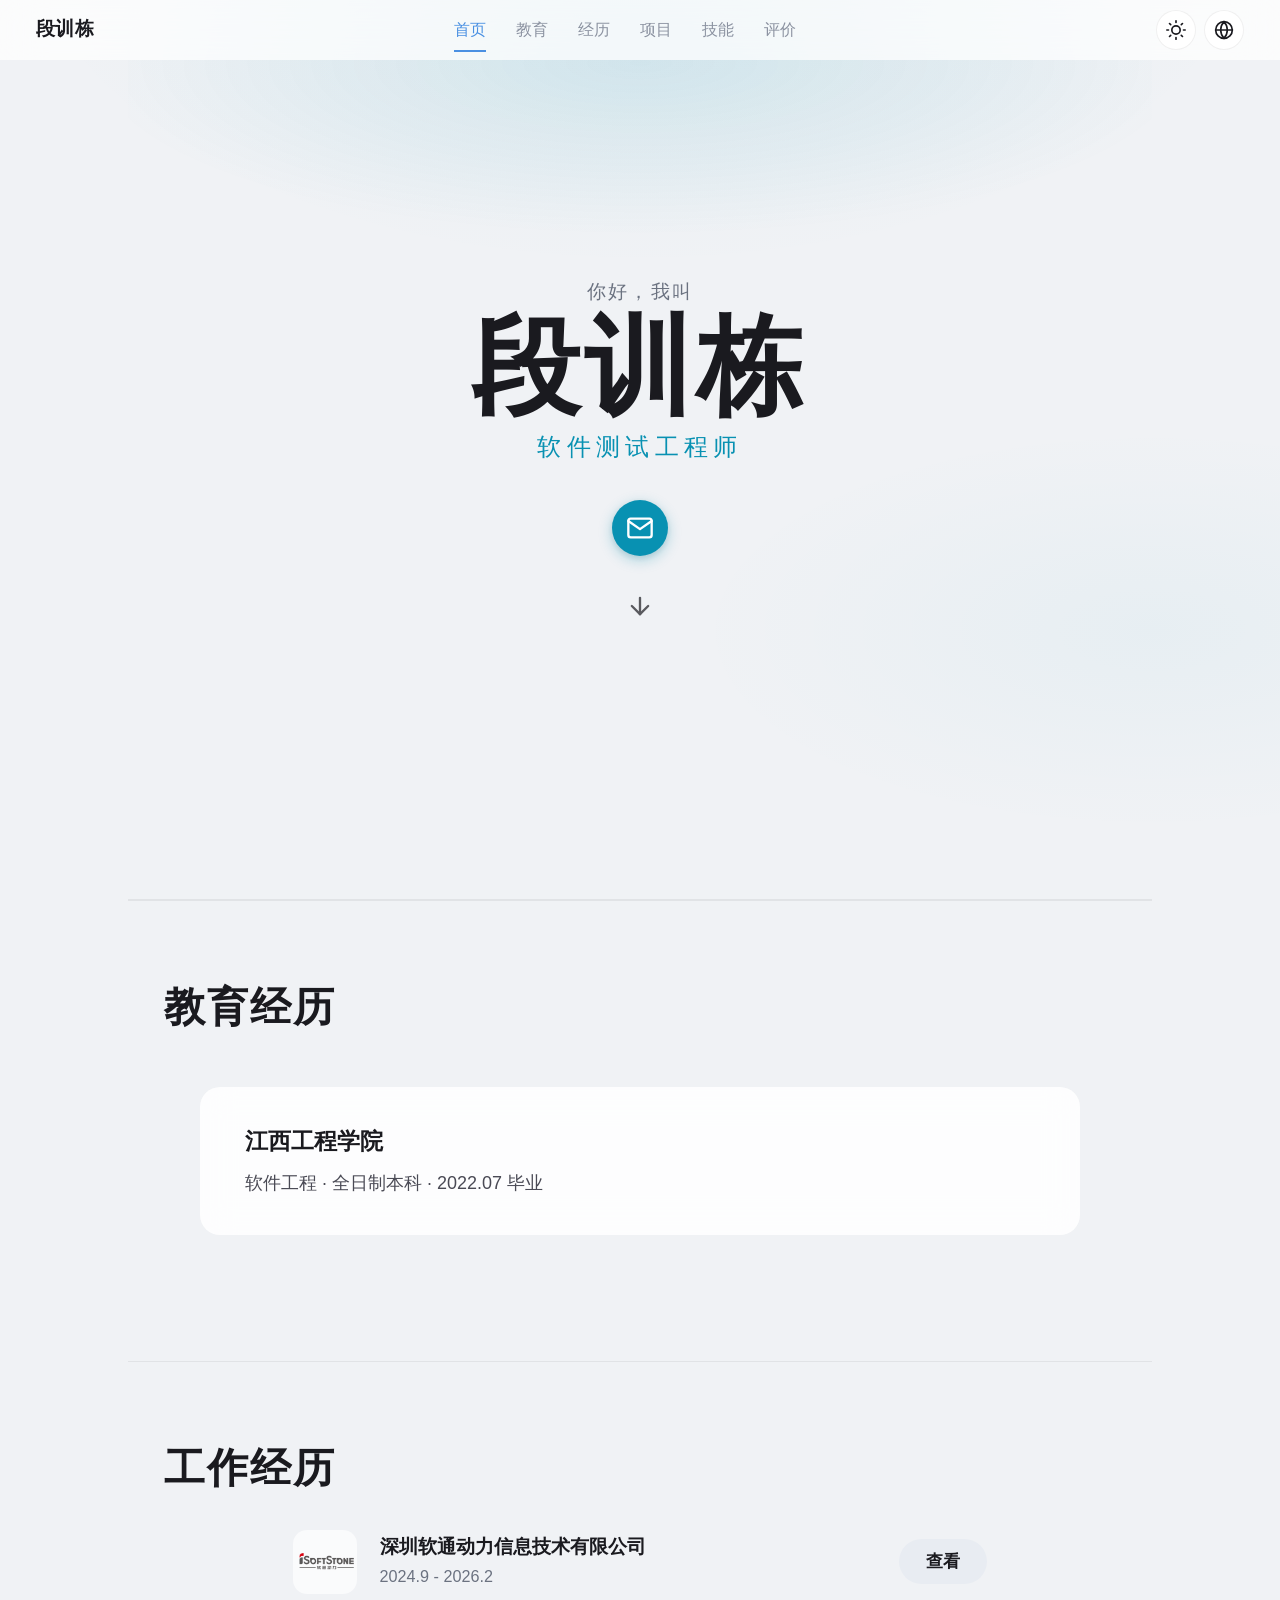
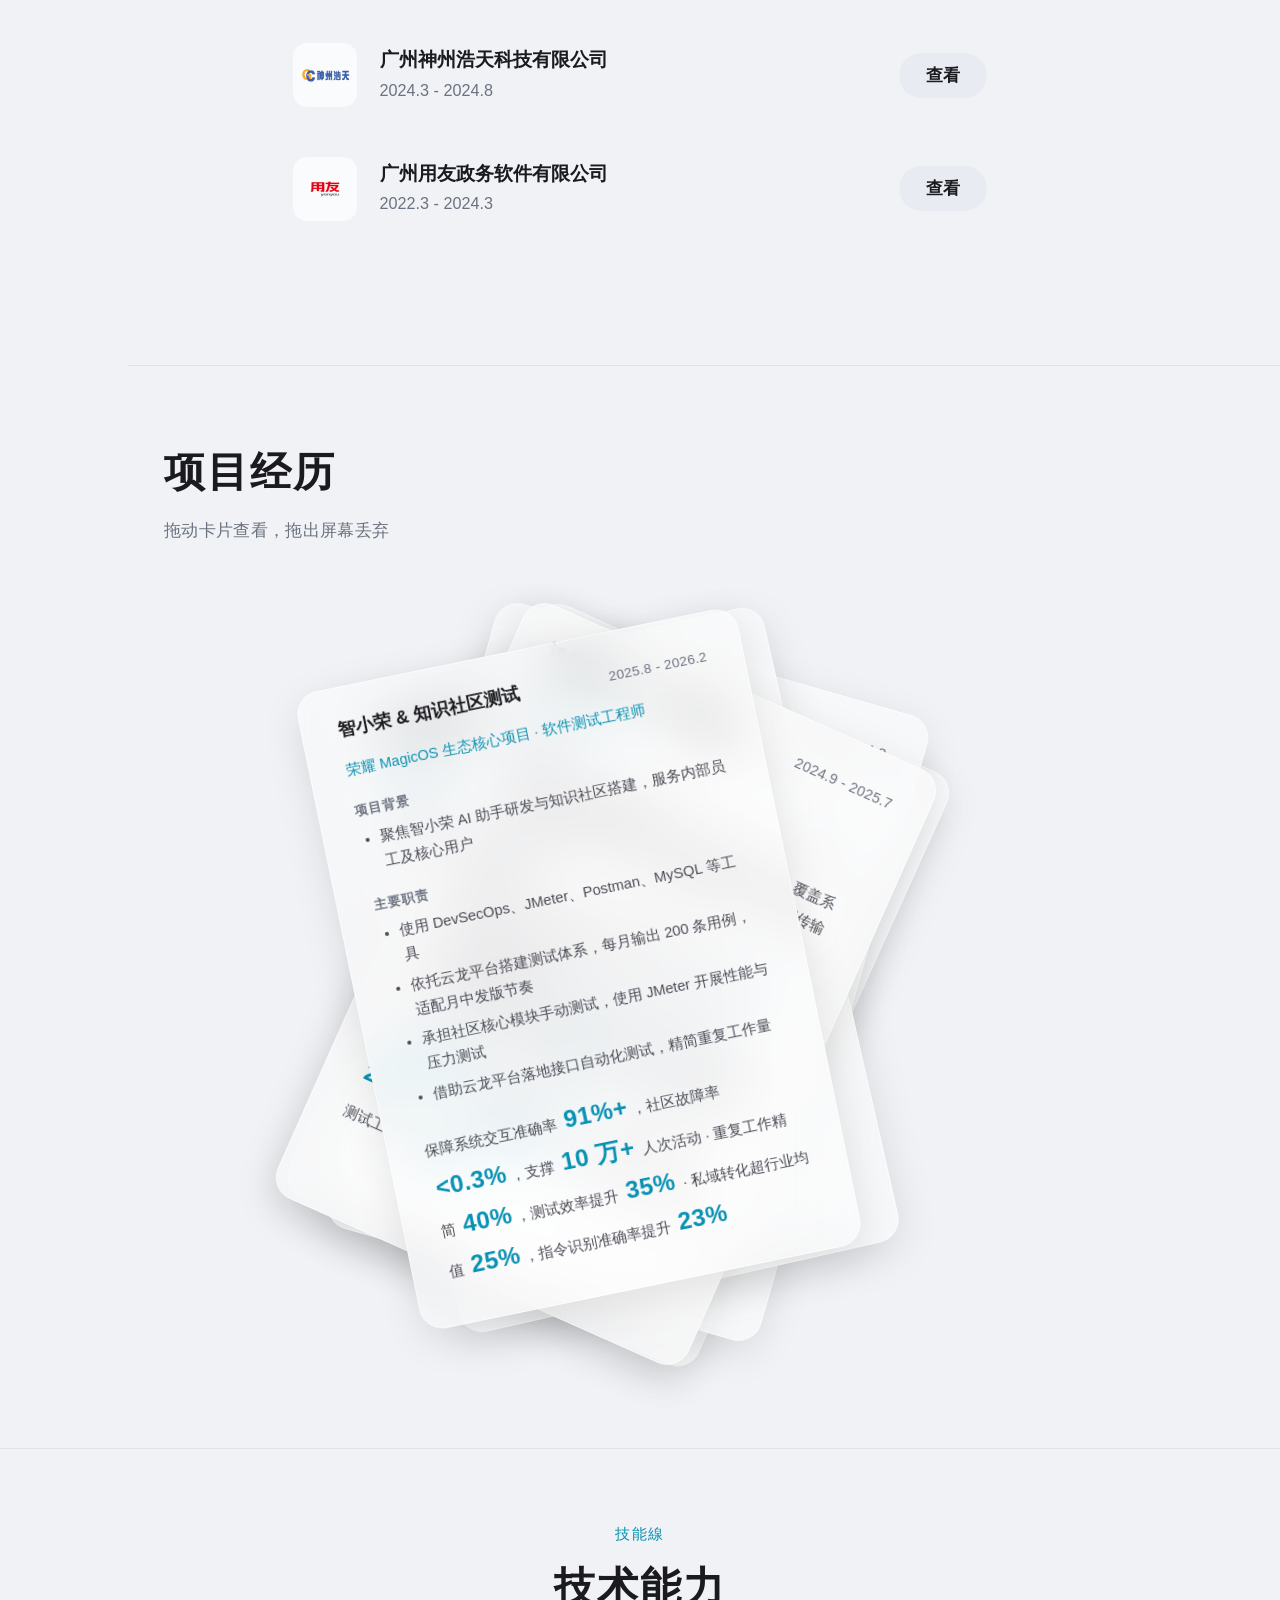
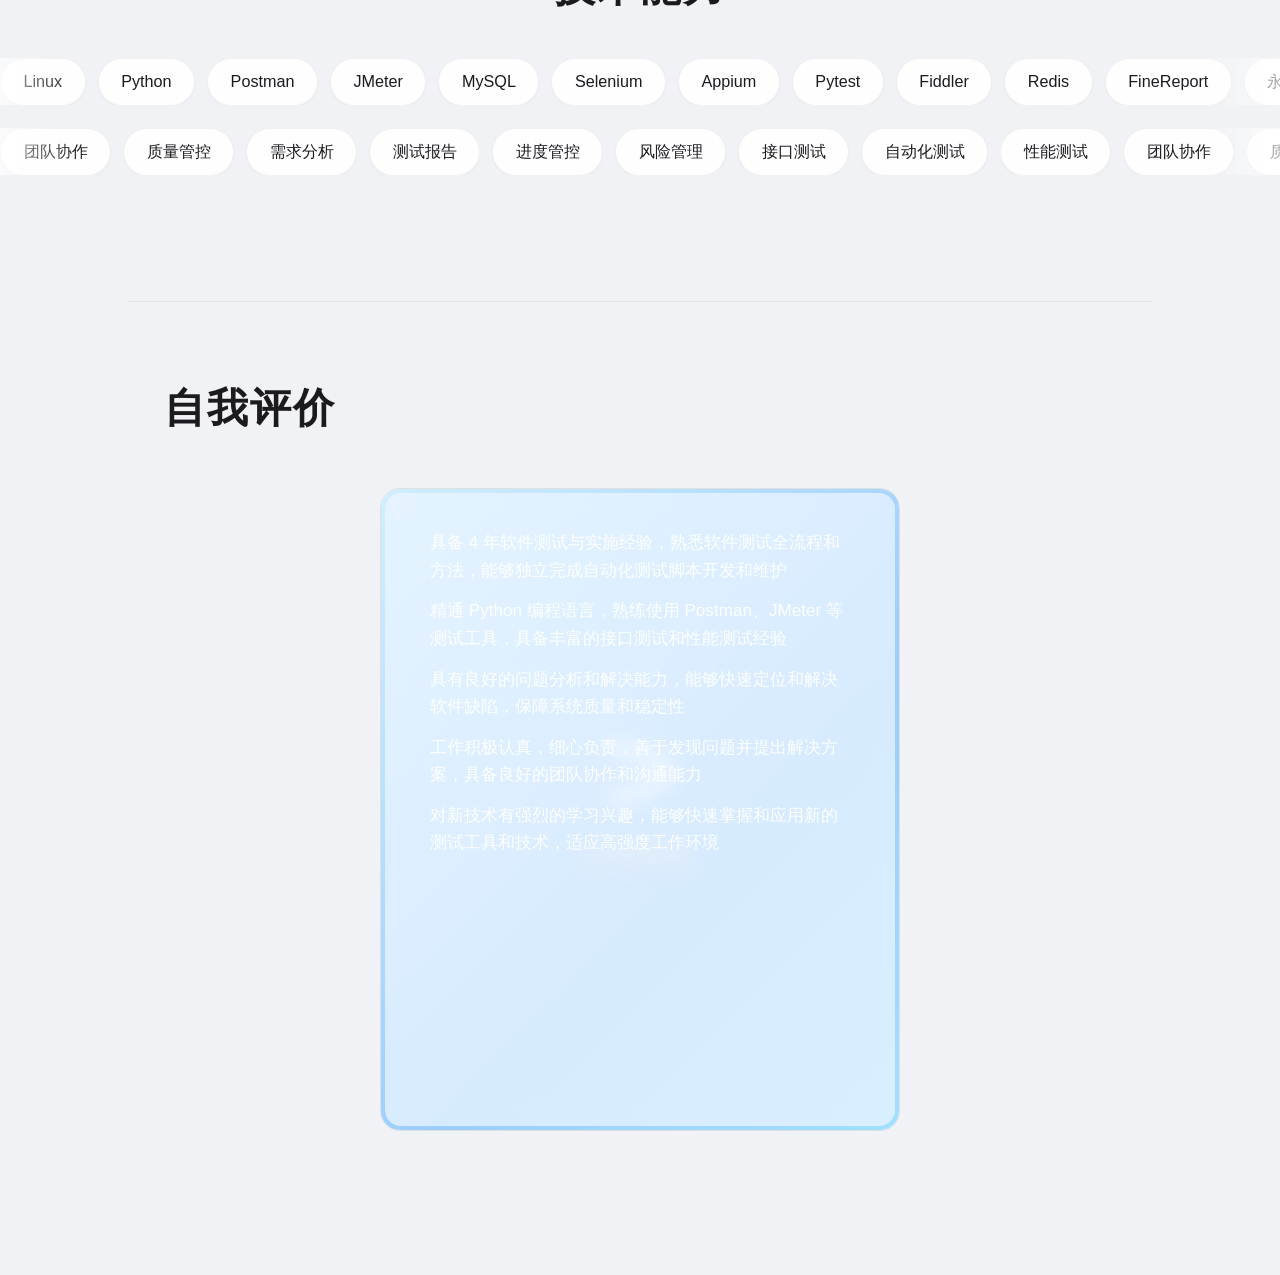
==== commit 794b42f4: "上传" ====
--- a/index.html
+++ b/index.html
@@ -4,7 +4,7 @@
   <meta charset="UTF-8">
   <meta name="viewport" content="width=device-width, initial-scale=1.0">
   <title>段训栋 - 软件测试工程师 | 个人简历</title>
-  <link rel="stylesheet" href="style.css">
+  <link rel="stylesheet" href="static/css/style.css">
 </head>
 <body>
   <!-- 首页（self-introduction）：包含导航栏、夜间模式、中英文切换、自我介绍 -->
@@ -306,20 +306,41 @@
     <section class="section self-evaluation" id="intro">
       <h2 class="section-title">自我评价</h2>
       <div class="section-inner">
-        <div class="self-intro evaluation-card reveal-item">
-          <ul>
-            <li>具备 4 年软件测试与实施经验，熟悉软件测试全流程和方法，能够独立完成自动化测试脚本开发和维护</li>
-            <li>精通 Python 编程语言，熟练使用 Postman、JMeter 等测试工具，具备丰富的接口测试和性能测试经验</li>
-            <li>具有良好的问题分析和解决能力，能够快速定位和解决软件缺陷，保障系统质量和稳定性</li>
-            <li>工作积极认真，细心负责，善于发现问题并提出解决方案，具备良好的团队协作和沟通能力</li>
-            <li>对新技术有强烈的学习兴趣，能够快速掌握和应用新的测试工具和技术，适应高强度工作环境</li>
-          </ul>
+        <div class="self-intro evaluation-card reveal-item" style="--m-x:50%;--m-y:50%;--r-x:0deg;--r-y:0deg;--bg-x:50%;--bg-y:50%;--duration:300ms;--foil-size:100%;--opacity:0;--radius:20px;--easing:ease;--transition:var(--duration) var(--easing)">
+          <div class="glare-grid">
+            <!-- 基础背景层 -->
+            <div class="glare-base">
+              <div class="glare-content">
+                <svg width="66" height="65" viewBox="0 0 66 65" fill="none" xmlns="http://www.w3.org/2000/svg" class="glare-icon">
+                  <path d="M8 8.05571C8 8.05571 54.9009 18.1782 57.8687 30.062C60.8365 41.9458 9.05432 57.4696 9.05432 57.4696" stroke="currentColor" stroke-width="15" stroke-miterlimit="3.86874" stroke-linecap="round"></path>
+                </svg>
+                <h3 class="glare-title">自我评价</h3>
+              </div>
+            </div>
+
+            <!-- 眩光层 -->
+            <div class="glare-highlight"></div>
+
+            <!-- 纹理层 -->
+            <div class="glare-texture"></div>
+
+            <!-- 内容层 -->
+            <div class="glare-content-layer">
+              <ul>
+                <li>具备 4 年软件测试与实施经验，熟悉软件测试全流程和方法，能够独立完成自动化测试脚本开发和维护</li>
+                <li>精通 Python 编程语言，熟练使用 Postman、JMeter 等测试工具，具备丰富的接口测试和性能测试经验</li>
+                <li>具有良好的问题分析和解决能力，能够快速定位和解决软件缺陷，保障系统质量和稳定性</li>
+                <li>工作积极认真，细心负责，善于发现问题并提出解决方案，具备良好的团队协作和沟通能力</li>
+                <li>对新技术有强烈的学习兴趣，能够快速掌握和应用新的测试工具和技术，适应高强度工作环境</li>
+              </ul>
+            </div>
+          </div>
         </div>
       </div>
     </section>
     <!-- 自我评价（self-evaluation）结束 -->
   </main>
 
-  <script src=script.js"></script>
+  <script src="static/js/script.js"></script>
 </body>
-</html>
+</html>
--- a/static/css/style.css
+++ b/static/css/style.css
@@ -0,0 +1,2140 @@
+/* ========== 简历样式表 style.css ==========
+ * 结构：1. 全局变量与基础  2. 导航/Hero/主内容  3. 工作经历/项目/技能/自我评价  4. 响应式
+ */
+
+:root {
+      --bg-base: #f0f2f5;
+      --bg-glass: rgba(255, 255, 255, 0.65);
+      --bg-glass-strong: rgba(255, 255, 255, 0.85);
+      --text-primary: #1a1a1f;
+      --text-secondary: #4a4a55;
+      --text-muted: #6b7280;
+      --accent: #0891b2;
+      --accent-dim: rgba(8, 145, 178, 0.12);
+      --border: rgba(0, 0, 0, 0.06);
+      --ease-out-expo: cubic-bezier(0.16, 1, 0.3, 1);
+      --blur-sm: 16px;
+      --card-glass: rgba(255, 255, 255, 0.45);
+      --card-glass-border: rgba(255, 255, 255, 0.6);
+      --nav-accent: #4a90e2;
+      --scrollbar-track: rgba(8, 145, 178, 0.06);
+      --scrollbar-thumb: rgba(8, 145, 178, 0.32);
+      --scrollbar-thumb-hover: rgba(8, 145, 178, 0.5);
+    }
+    [data-theme="dark"] {
+      --bg-base: #0f0f12;
+      --bg-glass: rgba(30, 30, 35, 0.7);
+      --bg-glass-strong: rgba(40, 40, 48, 0.85);
+      --text-primary: #e8e8ec;
+      --text-secondary: #b0b0b8;
+      --text-muted: #80808c;
+      --accent: #22b8cf;
+      --accent-dim: rgba(34, 184, 207, 0.2);
+      --border: rgba(255, 255, 255, 0.08);
+      --card-glass: rgba(255, 255, 255, 0.08);
+      --card-glass-border: rgba(255, 255, 255, 0.12);
+      --nav-accent: #5ba3e8;
+      --scrollbar-track: rgba(34, 184, 207, 0.08);
+      --scrollbar-thumb: rgba(34, 184, 207, 0.28);
+      --scrollbar-thumb-hover: rgba(34, 184, 207, 0.45);
+    }
+
+    * {
+      margin: 0;
+      padding: 0;
+      box-sizing: border-box;
+    }
+
+    html {
+      scroll-behavior: smooth;
+      font-size: 112.5%;
+      transition: background-color 0.6s ease-out, color 0.6s ease-out;
+      scrollbar-width: thin;
+      scrollbar-color: transparent transparent;
+    }
+    html.is-scrolling {
+      scrollbar-color: var(--scrollbar-thumb) var(--scrollbar-track);
+    }
+    html::-webkit-scrollbar { width: 10px; }
+    html::-webkit-scrollbar-track { background: transparent; border-radius: 5px; transition: background 0.2s ease; }
+    html::-webkit-scrollbar-thumb { background: transparent; border-radius: 5px; transition: background 0.2s ease; }
+    html.is-scrolling::-webkit-scrollbar-track { background: var(--scrollbar-track); }
+    html.is-scrolling::-webkit-scrollbar-thumb { background: var(--scrollbar-thumb); }
+    html.is-scrolling::-webkit-scrollbar-thumb:hover { background: var(--scrollbar-thumb-hover); }
+
+    body {
+      font-family: "PingFang SC", -apple-system, BlinkMacSystemFont, "Segoe UI", "Microsoft YaHei", sans-serif;
+      background: var(--bg-base);
+      color: var(--text-primary);
+      line-height: 1.7;
+      overflow-x: hidden;
+      padding-left: 10%;
+      padding-right: 10%;
+      transition: background-color 0.6s ease-out, color 0.6s ease-out;
+    }
+    html.theme-switching,
+    html.theme-switching *,
+    html.theme-switching *::before,
+    html.theme-switching *::after {
+      transition: background-color 0.6s ease-out, color 0.6s ease-out, border-color 0.6s ease-out !important;
+    }
+
+    /* 整页背景：浅色渐变，毛玻璃透出 */
+    body::before {
+      content: "";
+      position: fixed;
+      inset: 0;
+      z-index: -1;
+      background: 
+        radial-gradient(ellipse 100% 80% at 50% -10%, rgba(8, 145, 178, 0.06) 0%, transparent 50%),
+        radial-gradient(ellipse 80% 50% at 90% 70%, rgba(8, 145, 178, 0.04) 0%, transparent 45%),
+        var(--bg-base);
+      pointer-events: none;
+    }
+    [data-theme="dark"] body::before {
+      background:
+        radial-gradient(ellipse 100% 80% at 50% -10%, rgba(34, 184, 207, 0.08) 0%, transparent 50%),
+        var(--bg-base);
+    }
+
+    /* 夜间模式：圆形渐变扩散，半透明叠加，全程内容可见，无全黑/闪屏 */
+    .theme-overlay {
+      position: fixed;
+      inset: 0;
+      z-index: 9998;
+      pointer-events: none;
+      clip-path: circle(0 at var(--theme-x, 50%) var(--theme-y, 50%));
+      will-change: clip-path;
+      backface-visibility: hidden;
+      transform: translateZ(0);
+    }
+    .theme-overlay.theme-spread-dark {
+      background: radial-gradient(circle at var(--theme-x) var(--theme-y), rgba(15, 15, 18, 0.55) 0%, rgba(15, 15, 18, 0.2) 40%, transparent 70%);
+      animation: theme-spread 0.6s ease-out forwards;
+    }
+    .theme-overlay.theme-spread-light {
+      background: radial-gradient(circle at var(--theme-x) var(--theme-y), rgba(240, 242, 245, 0.55) 0%, rgba(240, 242, 245, 0.2) 40%, transparent 70%);
+      animation: theme-spread 0.6s ease-out forwards;
+    }
+    @keyframes theme-spread {
+      0% {
+        clip-path: circle(0 at var(--theme-x) var(--theme-y));
+      }
+      100% {
+        clip-path: circle(180vmax at var(--theme-x) var(--theme-y));
+      }
+    }
+
+    /* 导航栏：简约半透明磨砂、滚动缩小 */
+    .top-nav {
+      position: fixed;
+      top: 0;
+      left: 0;
+      right: 0;
+      z-index: 1000;
+      display: flex;
+      align-items: center;
+      justify-content: space-between;
+      height: 60px;
+      padding: 0 2rem;
+      background: rgba(255, 255, 255, 0.72);
+      backdrop-filter: blur(20px);
+      -webkit-backdrop-filter: blur(20px);
+      border-bottom: 1px solid transparent;
+      transition: height 0.25s ease-out, background 0.25s ease-out, border-color 0.25s ease-out, padding 0.25s ease-out;
+      overflow: hidden;
+    }
+    .top-nav.scrolled {
+      height: 50px;
+      background: rgba(255, 255, 255, 0.85);
+      border-bottom-color: var(--border);
+    }
+    [data-theme="dark"] .top-nav {
+      background: rgba(20, 20, 24, 0.72);
+      border-bottom-color: transparent;
+    }
+    [data-theme="dark"] .top-nav.scrolled {
+      background: rgba(20, 20, 24, 0.9);
+      border-bottom-color: var(--border);
+    }
+
+    .top-nav .name {
+      font-size: 1.05rem;
+      font-weight: 600;
+      letter-spacing: 0.02em;
+      color: var(--text-primary);
+    }
+
+    .top-nav .nav-links {
+      display: flex;
+      align-items: center;
+      gap: 30px;
+    }
+
+    .top-nav .nav-links a {
+      position: relative;
+      padding: 0.5rem 0;
+      font-size: 16px;
+      color: #8b92a0;
+      text-decoration: none;
+      transition: color 0.2s ease-out, transform 0.2s ease-out;
+      -webkit-font-smoothing: antialiased;
+    }
+    .top-nav .nav-links a:hover {
+      color: var(--nav-accent);
+      transform: translateY(-2px);
+    }
+    .top-nav .nav-links a.active {
+      color: var(--nav-accent);
+    }
+    .top-nav .nav-links a.active::after {
+      content: '';
+      position: absolute;
+      left: 0;
+      bottom: 0;
+      width: 100%;
+      height: 2px;
+      background: var(--nav-accent);
+      transform: scaleX(1);
+      transform-origin: left;
+      transition: transform 0.3s cubic-bezier(0.25, 0.46, 0.45, 0.94);
+    }
+    .top-nav .nav-links a:not(.active)::after {
+      transform: scaleX(0);
+      transform-origin: right;
+    }
+    .top-nav .nav-links a:hover::after {
+      transform: scaleX(1);
+      transform-origin: left;
+    }
+
+    /* 导航右侧：图标按钮 */
+    .nav-actions {
+      display: flex;
+      align-items: center;
+      gap: 8px;
+    }
+    .nav-btn-icon {
+      width: 40px;
+      height: 40px;
+      display: flex;
+      align-items: center;
+      justify-content: center;
+      background: var(--bg-glass-strong);
+      backdrop-filter: blur(var(--blur-sm));
+      -webkit-backdrop-filter: blur(var(--blur-sm));
+      border: 1px solid var(--border);
+      border-radius: 50%;
+      color: var(--text-primary);
+      cursor: pointer;
+      transition: background 0.25s, color 0.25s, border-color 0.25s;
+    }
+    .nav-btn-icon:hover {
+      background: var(--accent-dim);
+      color: var(--accent);
+      border-color: var(--accent);
+    }
+    .nav-btn-icon svg {
+      width: 20px;
+      height: 20px;
+      fill: none;
+      stroke: currentColor;
+      stroke-width: 2;
+      stroke-linecap: round;
+      stroke-linejoin: round;
+    }
+
+    /* 导航点击发散涟漪 */
+    .nav-ripple {
+      position: absolute;
+      width: 60px;
+      height: 60px;
+      margin-left: -30px;
+      margin-top: -30px;
+      border-radius: 50%;
+      background: transparent;
+      border: 1px solid rgba(8, 145, 178, 0.2);
+      pointer-events: none;
+      z-index: 1;
+      transform: scale(0);
+      opacity: 1;
+      animation: nav-ripple 0.5s ease-out forwards;
+    }
+    [data-theme="dark"] .nav-ripple {
+      border-color: rgba(34, 184, 207, 0.25);
+    }
+    @keyframes nav-ripple {
+      to {
+        transform: scale(2.5);
+        opacity: 0;
+      }
+    }
+
+    .menu-btn {
+      display: none;
+      width: 44px;
+      height: 44px;
+      align-items: center;
+      justify-content: center;
+      background: var(--bg-glass-strong);
+      backdrop-filter: blur(var(--blur-sm));
+      -webkit-backdrop-filter: blur(var(--blur-sm));
+      border: none;
+      border-radius: 12px;
+      color: var(--text-primary);
+      font-size: 1.25rem;
+      cursor: pointer;
+      flex-shrink: 0;
+    }
+
+    /* 桌面端：显示完整导航，隐藏汉堡 */
+    @media (min-width: 768px) {
+      .menu-btn {
+        display: none !important;
+      }
+      .top-nav .nav-links {
+        display: flex !important;
+      }
+    }
+
+    /* Hero：居中 + 毛玻璃光晕，顶部留白不顶导航 */
+    .hero {
+      min-height: 100vh;
+      display: flex;
+      flex-direction: column;
+      align-items: center;
+      justify-content: center;
+      text-align: center;
+      padding: 5rem 2rem;
+      padding-top: max(5rem, 80px);
+      position: relative;
+      overflow: hidden;
+      border-bottom: 1px solid var(--border);
+      scroll-margin-top: 0;
+    }
+
+    .hero::before {
+      content: "";
+      position: absolute;
+      top: 0;
+      left: 50%;
+      transform: translateX(-50%);
+      width: 140%;
+      height: 70%;
+      background: radial-gradient(ellipse 70% 50% at 50% 10%, rgba(8, 145, 178, 0.1) 0%, transparent 55%);
+      pointer-events: none;
+    }
+
+    .hero .hero-name {
+      font-size: clamp(3.5rem, 10vw, 6rem);
+      font-weight: 700;
+      letter-spacing: 0.04em;
+      margin-bottom: 0.25rem;
+      line-height: 1.1;
+      position: relative;
+      color: var(--text-primary);
+      opacity: 0;
+      transform: translateY(40px);
+      transition: opacity 0.9s var(--ease-out-expo), transform 0.9s var(--ease-out-expo);
+    }
+    .hero .hero-greeting {
+      font-size: 1.05rem;
+      color: var(--text-muted);
+      letter-spacing: 0.12em;
+      margin-bottom: 0.15rem;
+      line-height: 1.35;
+      position: relative;
+      opacity: 0;
+      transform: translateY(28px);
+      transition: opacity 0.9s var(--ease-out-expo), transform 0.9s var(--ease-out-expo);
+    }
+    .hero.visible .hero-greeting {
+      opacity: 1;
+      transform: translateY(0);
+    }
+
+    .hero.visible .hero-name {
+      opacity: 1;
+      transform: translateY(0);
+    }
+
+    .hero .hero-title {
+      font-size: 1.35rem;
+      color: var(--accent);
+      letter-spacing: 0.22em;
+      text-transform: uppercase;
+      margin-bottom: 2rem;
+      line-height: 1.35;
+      position: relative;
+      opacity: 0;
+      transform: translateY(28px);
+      transition: opacity 0.9s var(--ease-out-expo) 0.1s, transform 0.9s var(--ease-out-expo) 0.1s;
+    }
+
+    .hero.visible .hero-title {
+      opacity: 1;
+      transform: translateY(0);
+    }
+
+    .hero .hero-contact {
+      display: flex;
+      flex-wrap: wrap;
+      gap: 1.5rem 2.5rem;
+      justify-content: center;
+      align-items: center;
+      font-size: 0.95rem;
+      color: var(--text-secondary);
+      position: relative;
+      opacity: 0;
+      transform: translateY(28px);
+      transition: opacity 0.9s var(--ease-out-expo) 0.2s, transform 0.9s var(--ease-out-expo) 0.2s;
+    }
+
+    /* Hero 邮箱：按示例弹性交互，圆形⇄圆角矩形，width/height/border-radius 0.4s 回弹曲线 */
+    .hero .hero-email-link {
+      --hero-email-size: 56px;
+      --hero-email-pill-radius: calc(var(--hero-email-size) / 1.5);
+      display: inline-flex;
+      align-items: center;
+      justify-content: center;
+      box-sizing: border-box;
+      gap: 8px;
+      width: var(--hero-email-size);
+      height: var(--hero-email-size);
+      padding: 0;
+      border-radius: 50%;
+      background: var(--accent);
+      color: #fff;
+      text-decoration: none;
+      font-size: 16px;
+      font-weight: 500;
+      box-shadow: 0 4px 14px rgba(8, 145, 178, 0.3), 0 2px 6px rgba(0, 0, 0, 0.1);
+      transition:
+        width 0.4s cubic-bezier(0.34, 1.56, 0.64, 1),
+        height 0.4s cubic-bezier(0.34, 1.56, 0.64, 1),
+        border-radius 0.4s cubic-bezier(0.34, 1.56, 0.64, 1),
+        opacity 0.3s ease;
+      overflow: hidden;
+      flex-shrink: 0;
+    }
+    .hero .hero-email-link:hover {
+      width: 160px;
+      height: var(--hero-email-size);
+      border-radius: var(--hero-email-pill-radius);
+      background: var(--nav-accent);
+      box-shadow: 0 6px 18px rgba(0, 0, 0, 0.12), 0 2px 8px rgba(0, 0, 0, 0.08);
+    }
+    [data-theme="dark"] .hero .hero-email-link {
+      box-shadow: 0 4px 14px rgba(34, 184, 207, 0.22), 0 2px 8px rgba(0, 0, 0, 0.3);
+    }
+    [data-theme="dark"] .hero .hero-email-link:hover {
+      box-shadow: 0 6px 18px rgba(0, 0, 0, 0.35), 0 2px 8px rgba(0, 0, 0, 0.2);
+    }
+    .hero .hero-email-icon {
+      display: inline-flex;
+      align-items: center;
+      justify-content: center;
+      flex-shrink: 0;
+      transition: opacity 0.3s ease;
+    }
+    .hero .hero-email-link:hover .hero-email-icon {
+      opacity: 0.8;
+    }
+    .hero .hero-email-icon svg {
+      width: 28px;
+      height: 28px;
+    }
+    .hero .hero-email-text {
+      white-space: nowrap;
+      overflow: hidden;
+      opacity: 0;
+      margin: 0;
+      margin-left: 0;
+      transition: opacity 0.3s ease;
+    }
+    .hero .hero-email-link:not(:hover) .hero-email-text {
+      position: absolute;
+      width: 0;
+      height: 0;
+      overflow: hidden;
+      clip: rect(0,0,0,0);
+    }
+    .hero .hero-email-link:hover .hero-email-text {
+      position: static;
+      opacity: 1;
+    }
+
+    .hero .hero-scroll-down {
+      display: inline-flex;
+      align-items: center;
+      justify-content: center;
+      margin-top: 2rem;
+      color: var(--text-primary);
+      opacity: 0;
+      transform: translateY(28px);
+      transition: opacity 0.9s var(--ease-out-expo) 0.25s, transform 0.9s var(--ease-out-expo) 0.25s, color 0.2s ease;
+      text-decoration: none;
+    }
+    .hero .hero-scroll-down:hover {
+      color: var(--accent);
+    }
+    .hero .hero-scroll-down svg {
+      width: 28px;
+      height: 28px;
+    }
+    .hero.visible .hero-scroll-down {
+      opacity: 0.7;
+      transform: translateY(0);
+    }
+
+    .hero.visible .hero-contact {
+      opacity: 1;
+      transform: translateY(0);
+    }
+
+    /* 主内容：模块撑满、可左右滑动 */
+    .content {
+      position: relative;
+      z-index: 1;
+      padding: 0 0 4rem;
+      width: 100%;
+    }
+
+    .section {
+      width: 100%;
+      margin: 0 0 3rem;
+      padding: 4rem 2rem;
+      background: transparent;
+      border-radius: 0;
+      border: none;
+      border-top: 1px solid var(--border);
+      position: relative;
+      scroll-margin-top: 5rem;
+    }
+    .section:last-of-type {
+      margin-bottom: 0;
+    }
+    #projects {
+      padding-right: 0;
+      margin-right: -10vw;
+      width: calc(100% + 10vw);
+      box-sizing: border-box;
+    }
+    #projects .section-title,
+    #projects .section-subtitle {
+      padding-right: 2rem;
+    }
+    /* 捡回按钮绝对定位，出现时不顶动卡片堆 */
+    #projects .recover-btn-wrap {
+      position: relative;
+      min-height: 48px;
+      margin: 0.5rem 0 0;
+      padding: 0;
+    }
+    #projects .recover-btn {
+      position: absolute;
+      top: 0;
+      right: 0;
+      margin: 0;
+    }
+    /* 工作经历：布局同参考图，居中竖排列表；两边宽度稍大、白底更淡、整体更紧凑 */
+    .work-exp-list-wrap {
+      max-width: 820px;
+      margin: 0 auto;
+      padding: 0 2rem;
+    }
+    .work-exp-list {
+      list-style: none;
+      padding: 0;
+      margin: 0;
+      display: flex;
+      flex-direction: column;
+      gap: 0.75rem;
+    }
+    .work-exp-list-item {
+      display: flex;
+      align-items: center;
+      justify-content: space-between;
+      gap: 1.25rem;
+      padding: 1rem 1.5rem;
+      border-radius: 18px;
+      cursor: pointer;
+      transition: background 0.25s ease, box-shadow 0.25s ease, opacity 0.3s ease, transform 0.3s ease, filter 0.3s ease;
+      background: transparent;
+    }
+    /* 悬浮时：底色 #f0f2f5，无描边 */
+    .work-exp-list-item:hover {
+      background: #f0f2f5;
+      box-shadow: 0 4px 24px rgba(0, 0, 0, 0.08);
+    }
+    [data-theme="dark"] .work-exp-list-item:hover {
+      background: rgba(255, 255, 255, 0.12);
+      box-shadow: 0 4px 24px rgba(0, 0, 0, 0.35);
+    }
+    /* 点击瞬间保持底色供 View Transition 截取 */
+    .work-exp-list-item.work-exp-item-expanding {
+      background: #f0f2f5;
+      box-shadow: 0 4px 24px rgba(0, 0, 0, 0.08);
+    }
+    [data-theme="dark"] .work-exp-list-item.work-exp-item-expanding {
+      background: rgba(255, 255, 255, 0.12);
+      box-shadow: 0 4px 24px rgba(0, 0, 0, 0.35);
+    }
+    .work-exp-list-item-left {
+      display: flex;
+      align-items: center;
+      gap: 1.25rem;
+      flex: 1;
+      min-width: 0;
+      overflow: hidden;
+    }
+    .work-exp-list-item-img {
+      width: 64px;
+      height: 64px;
+      min-width: 48px;
+      max-width: 100%;
+      aspect-ratio: 1;
+      border-radius: 14px;
+      object-fit: contain;
+      object-position: center;
+      background: var(--bg-glass);
+      flex-shrink: 0;
+    }
+    .work-exp-list-item-text { min-width: 0; }
+    .work-exp-list-item-company {
+      font-size: 1.08rem;
+      font-weight: 600;
+      color: var(--text-primary);
+      margin: 0 0 0.25rem 0;
+      line-height: 1.35;
+    }
+    .work-exp-list-item-date { font-size: 0.9rem; color: var(--text-muted); margin: 0; }
+    .work-exp-list-item-btn {
+      padding: 0.6rem 1.5rem;
+      border-radius: 999px;
+      font-size: 0.95rem;
+      font-weight: 700;
+      border: none;
+      cursor: pointer;
+      background: #e8ecf2;
+      color: var(--text-primary);
+      transition: background 0.2s ease, color 0.2s ease;
+      flex-shrink: 0;
+    }
+    .work-exp-list-item-btn:hover { background: var(--accent); color: white; }
+    [data-theme="dark"] .work-exp-list-item-btn {
+      color: #1a1a1f;
+    }
+    /* 展开时：列表变为“舞台”，非当前项缩小到左侧不露在背后，当前项由弹窗放大展示；列表 wrap 保留高度避免影响下方模块 */
+    #workExpListWrap[data-active-index] .work-exp-list {
+      position: fixed;
+      left: 1.5rem;
+      top: 50%;
+      transform: translateY(-50%);
+      flex-direction: column;
+      gap: 0.5rem;
+      z-index: 1001;
+      pointer-events: none;
+      margin: 0;
+      padding: 0;
+      max-width: none;
+      transition: transform 0.4s cubic-bezier(0.16, 1, 0.3, 1);
+    }
+    #workExpListWrap[data-active-index] .work-exp-list-item.work-exp-item-inactive {
+      width: 72px;
+      min-width: 72px;
+      max-width: 72px;
+      padding: 0.4rem 0.5rem;
+      opacity: 0.92;
+      transition: opacity 0.3s ease, transform 0.3s ease;
+      pointer-events: auto;
+      cursor: pointer;
+    }
+    #workExpListWrap[data-active-index] .work-exp-list-item.work-exp-item-inactive .work-exp-list-item-left { gap: 0; }
+    #workExpListWrap[data-active-index] .work-exp-list-item.work-exp-item-inactive .work-exp-list-item-img {
+      width: 40px;
+      height: 40px;
+      min-width: 40px;
+      border-radius: 10px;
+    }
+    #workExpListWrap[data-active-index] .work-exp-list-item.work-exp-item-inactive .work-exp-list-item-text,
+    #workExpListWrap[data-active-index] .work-exp-list-item.work-exp-item-inactive .work-exp-list-item-btn { display: none !important; }
+    #workExpListWrap[data-active-index] .work-exp-list-item.work-exp-item-active {
+      /* keep the active item visible in list while modal is open */
+      position: static;
+      left: auto;
+      width: auto;
+      height: auto;
+      overflow: visible;
+      visibility: visible;
+      pointer-events: auto;
+    }
+
+    /* Ensure the list stays in its normal layout when a modal is open */
+    #workExpListWrap[data-active-index] .work-exp-list {
+      position: static !important;
+      left: auto !important;
+      top: auto !important;
+      transform: none !important;
+      margin: 0;
+      padding: 0;
+      pointer-events: auto;
+      z-index: auto;
+    }
+    #workExpListWrap[data-active-index] .work-exp-list-item.work-exp-item-inactive {
+      width: auto;
+      min-width: 0;
+      max-width: none;
+      padding: 1rem 1.5rem;
+      opacity: 1;
+      transition: opacity 0.3s ease, transform 0.3s ease;
+      pointer-events: auto;
+      cursor: default;
+    }
+    #workExpListWrap[data-active-index] .work-exp-list-item.work-exp-item-inactive .work-exp-list-item-left { gap: 1.25rem; }
+    #workExpListWrap[data-active-index] .work-exp-list-item.work-exp-item-inactive .work-exp-list-item-img {
+      width: 64px;
+      height: 64px;
+      min-width: 48px;
+      border-radius: 14px;
+    }
+    #workExpListWrap[data-active-index] .work-exp-list-item.work-exp-item-inactive .work-exp-list-item-text,
+    #workExpListWrap[data-active-index] .work-exp-list-item.work-exp-item-inactive .work-exp-list-item-btn { display: block !important; }
+
+    /* 遮罩：半透明黑底（与 Aceternity 一致） */
+    .work-exp-overlay {
+      position: fixed;
+      inset: 0;
+      background: rgba(0, 0, 0, 0.2);
+      z-index: 1000;
+      opacity: 0;
+      visibility: hidden;
+      transition: opacity 0.25s ease, visibility 0.25s ease;
+    }
+    .work-exp-overlay.is-open { opacity: 1; visibility: visible; }
+    /* 关闭动效期间：遮罩/弹窗容器不参与 CSS 过渡，避免盖住 View Transition 的伪元素 */
+    html.work-exp-closing .work-exp-overlay,
+    html.work-exp-closing .work-exp-modal { transition: none !important; }
+    /* Aceternity 同款：列表项 → 弹窗 共享元素变形（layoutId 等效），速度稍慢 */
+    ::view-transition-old(work-exp-thumb),
+    ::view-transition-new(work-exp-thumb) { animation-duration: 0.7s; animation-timing-function: cubic-bezier(0.16, 1, 0.3, 1); }
+    ::view-transition-old(work-exp-title),
+    ::view-transition-new(work-exp-title) { animation-duration: 0.7s; animation-timing-function: cubic-bezier(0.16, 1, 0.3, 1); }
+    ::view-transition-old(work-exp-meta),
+    ::view-transition-new(work-exp-meta) { animation-duration: 0.7s; animation-timing-function: cubic-bezier(0.16, 1, 0.3, 1); }
+    ::view-transition-old(work-exp-btn),
+    ::view-transition-new(work-exp-btn) { animation-duration: 0.65s; animation-timing-function: cubic-bezier(0.16, 1, 0.3, 1); }
+    /* 整卡：列表行变形为弹窗容器 */
+    ::view-transition-old(work-exp-card),
+    ::view-transition-new(work-exp-card) { animation-duration: 0.65s; animation-timing-function: cubic-bezier(0.16, 1, 0.3, 1); }
+    /* 关闭时略快但仍可见 ~0.4s */
+    html.work-exp-closing ::view-transition-old(work-exp-card),
+    html.work-exp-closing ::view-transition-new(work-exp-card),
+    html.work-exp-closing ::view-transition-old(work-exp-thumb),
+    html.work-exp-closing ::view-transition-new(work-exp-thumb),
+    html.work-exp-closing ::view-transition-old(work-exp-title),
+    html.work-exp-closing ::view-transition-new(work-exp-title),
+    html.work-exp-closing ::view-transition-old(work-exp-meta),
+    html.work-exp-closing ::view-transition-new(work-exp-meta),
+    html.work-exp-closing ::view-transition-old(work-exp-btn),
+    html.work-exp-closing ::view-transition-new(work-exp-btn) { animation-duration: 0.4s; }
+    .work-exp-modal {
+      position: fixed;
+      inset: 0;
+      z-index: 1001;
+      display: flex;
+      align-items: center;
+      justify-content: center;
+      padding: 1rem;
+      pointer-events: none;
+      opacity: 0;
+      visibility: hidden;
+      transition: opacity 0.25s ease, visibility 0.25s ease;
+    }
+    .work-exp-modal.is-open { pointer-events: auto; opacity: 1; visibility: visible; }
+    /* 弹窗卡片：底色 #f0f2f5，无描边 */
+    .work-exp-modal-inner {
+      position: relative;
+      pointer-events: auto;
+      width: 100%;
+      max-width: 480px;
+      max-height: 88vh;
+      display: flex;
+      flex-direction: column;
+      background: #f0f2f5;
+      border-radius: 24px;
+      overflow: hidden;
+      box-shadow: 0 24px 80px rgba(0, 0, 0, 0.12);
+    }
+    /* 关闭按钮：渐显 + 轻微缩放 0.9→1 */
+    .work-exp-modal-close {
+      position: absolute;
+      top: 0.75rem;
+      right: 0.75rem;
+      z-index: 9999;
+      width: 36px;
+      height: 36px;
+      border: none;
+      border-radius: 50%;
+      background: rgba(255,255,255,0.95);
+      color: var(--text-primary);
+      font-size: 1.5rem;
+      line-height: 1;
+      cursor: pointer;
+      display: flex;
+      align-items: center;
+      justify-content: center;
+      padding: 0;
+      box-shadow: 0 2px 8px rgba(0,0,0,0.1);
+      opacity: 0;
+      transform: scale(0.9);
+      transition: opacity 0.25s ease, transform 0.25s ease;
+      transition-delay: 0.12s;
+    }
+
+    /* 保证打开时按钮始终可见 */
+    .work-exp-modal.is-open .work-exp-modal-close,
+    .work-exp-modal.work-exp-modal-closing .work-exp-modal-close {
+      opacity: 1 !important;
+      transform: scale(1) !important;
+      transition: none !important;
+    }
+    .work-exp-modal.is-open .work-exp-modal-close {
+      opacity: 1;
+      transform: scale(1);
+    }
+    .work-exp-modal.work-exp-modal-closing .work-exp-modal-close {
+      opacity: 0;
+      transform: scale(0.9);
+      transition-duration: 0.1s;
+      transition-delay: 0;
+    }
+    .work-exp-modal-close:hover { background: white; }
+    .work-exp-modal-image-wrap {
+      width: 100%;
+      height: 220px;
+      min-height: 140px;
+      max-height: 40vh;
+      background: var(--accent-dim);
+      flex-shrink: 0;
+      overflow: hidden;
+    }
+    .work-exp-modal-image {
+      width: 100%;
+      height: 100%;
+      max-width: 100%;
+      max-height: 100%;
+      object-fit: contain;
+      object-position: center;
+      display: block;
+    }
+    .work-exp-modal-body {
+      padding: 1.25rem 1.5rem 1.5rem;
+      overflow-y: auto;
+      flex: 1;
+      min-height: 0;
+      transform: translateY(10px);
+      opacity: 0;
+      transition: transform 0.3s cubic-bezier(0.16, 1, 0.3, 1), opacity 0.3s ease;
+      transition-delay: 0.12s;
+      scrollbar-width: thin;
+      scrollbar-color: transparent transparent;
+    }
+    .work-exp-modal-body.is-scrolling {
+      scrollbar-color: var(--scrollbar-thumb) var(--scrollbar-track);
+    }
+    .work-exp-modal-body::-webkit-scrollbar { width: 8px; }
+    .work-exp-modal-body::-webkit-scrollbar-track { background: transparent; border-radius: 4px; transition: background 0.2s ease; }
+    .work-exp-modal-body::-webkit-scrollbar-thumb { background: transparent; border-radius: 4px; transition: background 0.2s ease; }
+    .work-exp-modal-body.is-scrolling::-webkit-scrollbar-track { background: var(--scrollbar-track); }
+    .work-exp-modal-body.is-scrolling::-webkit-scrollbar-thumb { background: var(--scrollbar-thumb); }
+    .work-exp-modal-body.is-scrolling::-webkit-scrollbar-thumb:hover { background: var(--scrollbar-thumb-hover); }
+    .work-exp-modal.is-open .work-exp-modal-body {
+      transform: translateY(0);
+      opacity: 1;
+    }
+    /* 收起时：描述/内容先淡出+向下位移 */
+    .work-exp-modal.work-exp-modal-closing .work-exp-modal-body {
+      transform: translateY(10px);
+      opacity: 0;
+      transition-duration: 0.15s;
+      transition-delay: 0;
+    }
+    .work-exp-modal-header {
+      display: flex;
+      justify-content: space-between;
+      align-items: flex-start;
+      gap: 1rem;
+      margin-bottom: 1rem;
+    }
+    .work-exp-modal-company {
+      font-size: 1.15rem;
+      font-weight: 700;
+      color: var(--text-primary);
+      margin: 0 0 0.25rem 0;
+      line-height: 1.3;
+    }
+    .work-exp-modal-meta { font-size: 0.9rem; color: var(--text-muted); margin: 0; }
+    .work-exp-modal-cta {
+      padding: 0.5rem 1.25rem;
+      border-radius: 999px;
+      font-size: 0.9rem;
+      font-weight: 600;
+      background: var(--accent);
+      color: white;
+      text-decoration: none;
+      flex-shrink: 0;
+      opacity: 0;
+      transform: scale(0.9);
+      transition: opacity 0.25s ease, transform 0.25s ease;
+      transition-delay: 0.15s;
+    }
+    .work-exp-modal.is-open .work-exp-modal-cta {
+      opacity: 1;
+      transform: scale(1);
+    }
+    .work-exp-modal.work-exp-modal-closing .work-exp-modal-cta {
+      opacity: 0;
+      transform: scale(0.9);
+      transition-duration: 0.1s;
+      transition-delay: 0;
+    }
+    .work-exp-modal-cta:hover { opacity: 0.9; transform: translateY(-1px) scale(1); }
+    .work-exp-modal-desc {
+      font-size: 0.9rem;
+      color: var(--text-secondary);
+      line-height: 1.6;
+      margin-bottom: 1rem;
+    }
+    .work-exp-modal-desc ul { margin: 0.5rem 0 0; padding-left: 1.25rem; }
+    .work-exp-modal-desc li { margin-bottom: 0.35rem; }
+    .work-exp-modal-stats { display: flex; flex-wrap: wrap; gap: 0.75rem 1.25rem; }
+    .work-exp-modal-stat { display: flex; flex-direction: column; align-items: flex-start; }
+    .work-exp-modal-stat .stat-val { font-size: 1.25rem; font-weight: 700; color: var(--accent); line-height: 1.2; }
+    .work-exp-modal-stat .stat-label { font-size: 0.7rem; color: var(--text-muted); margin-top: 0.15rem; }
+    @media (max-width: 768px) {
+      .work-exp-list-wrap { padding: 0 1rem; }
+      .work-exp-list-item { flex-wrap: wrap; padding: 1rem 1.25rem; gap: 1rem; }
+      .work-exp-list-item-btn { width: 100%; margin-top: 0.25rem; }
+      .work-exp-list-item-img { width: 56px; height: 56px; min-width: 44px; }
+      .work-exp-modal-image-wrap { height: min(180px, 36vh); min-height: 120px; max-height: 38vh; }
+      .work-exp-modal-close { top: 0.5rem; right: 0.5rem; width: 32px; height: 32px; font-size: 1.25rem; }
+    }
+
+    #experience {
+      scroll-snap-type: none;
+      overflow: visible;
+    }
+
+    /* 模块内可横向滚动容器 */
+    .section-scroll {
+      overflow-x: auto;
+      overflow-y: hidden;
+      -webkit-overflow-scrolling: touch;
+      padding-bottom: 0.5rem;
+      margin: 0 -0.5rem;
+    }
+
+    .section-scroll::-webkit-scrollbar {
+      height: 8px;
+    }
+
+    .section-scroll::-webkit-scrollbar-track {
+      background: var(--bg-glass);
+      border-radius: 4px;
+    }
+
+    .section-scroll::-webkit-scrollbar-thumb {
+      background: var(--accent);
+      border-radius: 4px;
+    }
+    [data-theme="dark"] .section-scroll::-webkit-scrollbar-track {
+      background: var(--bg-glass);
+    }
+
+    /* 模块标题：大字号、无框线、下滑出现 */
+    .section-title {
+      font-size: clamp(1.75rem, 4vw, 2.25rem);
+      font-weight: 600;
+      letter-spacing: 0.05em;
+      color: var(--text-primary);
+      margin-bottom: 2.5rem;
+      opacity: 0;
+      transform: translateY(40px);
+      transition: opacity 0.8s var(--ease-out-expo), transform 0.8s var(--ease-out-expo);
+    }
+
+    .section-title + .section-subtitle {
+      font-size: 0.95rem;
+      color: var(--text-muted);
+      margin-top: -2rem;
+      margin-bottom: 1.5rem;
+      letter-spacing: 0.02em;
+    }
+
+    .section.visible .section-title {
+      opacity: 1;
+      transform: translateY(0);
+    }
+
+    /* 下滑时子元素渐入（错峰） */
+    .reveal-item {
+      opacity: 0;
+      transform: translateY(44px);
+      transition: opacity 0.7s var(--ease-out-expo), transform 0.7s var(--ease-out-expo);
+    }
+
+    .reveal-item.reveal {
+      opacity: 1;
+      transform: translateY(0);
+    }
+
+    /* 模块内阅读区域（教育、自我评价）可设最大宽度，非全宽内容 */
+    .section-inner {
+      max-width: 880px;
+      margin: 0 auto;
+    }
+    .edu-item {
+      background: var(--bg-glass-strong);
+      backdrop-filter: blur(var(--blur-sm));
+      -webkit-backdrop-filter: blur(var(--blur-sm));
+      padding: 2rem 2.5rem;
+      border-radius: 20px;
+    }
+
+    .edu-item .school {
+      font-size: 1.25rem;
+      font-weight: 600;
+      color: var(--text-primary);
+      margin-bottom: 0.4rem;
+    }
+
+    .edu-item .meta {
+      font-size: 1rem;
+      color: var(--text-secondary);
+    }
+
+    /* 工作经历卡片：放大、居中、支持滚动淡出 */
+    .work-item {
+      position: relative;
+      background: var(--card-glass);
+      backdrop-filter: blur(28px);
+      -webkit-backdrop-filter: blur(28px);
+      border: 1px solid var(--card-glass-border);
+      border-radius: 24px;
+      padding: 2.5rem 3rem;
+      margin-bottom: 0;
+      box-shadow: 0 8px 32px rgba(0, 0, 0, 0.06);
+      transition: transform 0.25s ease, box-shadow 0.25s ease, opacity 0.5s ease;
+      opacity: 1;
+    }
+    .work-item.fade-out,
+    .work-item.fade-below {
+      opacity: 0.92;
+    }
+    .work-item.fade-out {
+      pointer-events: none;
+    }
+    .work-item.fade-out::after,
+    .work-item.fade-below::after {
+      content: '';
+      position: absolute;
+      inset: 0;
+      border-radius: 24px;
+      background: linear-gradient(to bottom, var(--bg-base) 0%, var(--bg-base) 15%, transparent 45%, transparent 55%, var(--bg-base) 85%, var(--bg-base) 100%);
+      pointer-events: none;
+    }
+    [data-theme="dark"] .work-item {
+      box-shadow: 0 8px 32px rgba(0, 0, 0, 0.25);
+    }
+    .work-item:hover {
+      transform: translateY(-2px);
+      box-shadow: 0 12px 40px rgba(0, 0, 0, 0.08);
+    }
+    [data-theme="dark"] .work-item:hover {
+      box-shadow: 0 12px 40px rgba(0, 0, 0, 0.35);
+    }
+
+    .work-item:last-child {
+      margin-bottom: 0;
+    }
+
+    .experience-wrap {
+      display: flex;
+      flex-direction: column;
+      align-items: center;
+      gap: 0;
+      width: 100%;
+    }
+    .experience-slider-wrap {
+      width: 100%;
+      max-width: 720px;
+      margin: 0 auto;
+      position: relative;
+    }
+
+    /* 工作经历：三块并列展示，模块更大；上下两块用渐变 */
+    .experience-slider .work-item {
+      flex: 0 0 auto;
+      width: 100%;
+      max-width: 640px;
+      min-width: 0;
+      margin-bottom: 0;
+      padding: 3rem 3.25rem;
+      transition: opacity 0.4s ease, transform 0.4s ease;
+      overflow-x: hidden;
+      overflow-y: visible;
+    }
+    .experience-slider .work-item:first-child::after,
+    .experience-slider .work-item:last-child::after {
+      content: '';
+      position: absolute;
+      inset: 0;
+      border-radius: 24px;
+      pointer-events: none;
+      z-index: 1;
+    }
+    .experience-slider .work-item:first-child::after {
+      background: linear-gradient(to bottom, var(--bg-base) 0%, transparent 35%, transparent 65%, var(--bg-base) 100%);
+    }
+    .experience-slider .work-item:last-child::after {
+      background: linear-gradient(to bottom, var(--bg-base) 0%, transparent 35%, transparent 65%, var(--bg-base) 100%);
+    }
+
+    /* 滑动按钮：仅项目经历保留，放在右侧；不能左滑时左键置灰，不能右滑时右键置灰 */
+    .projects-nav {
+      display: flex;
+      align-items: center;
+      justify-content: flex-end;
+      gap: 10px;
+      margin-top: 0.25rem;
+      margin-bottom: 0;
+      margin-right: 1.5rem;
+    }
+    .projects-nav .arrow:disabled {
+      opacity: 0.4;
+      cursor: not-allowed;
+      pointer-events: none;
+      background: var(--bg-glass) !important;
+      color: var(--text-muted) !important;
+      transform: none;
+      outline: none;
+      box-shadow: none;
+    }
+    .projects-nav .arrow:disabled:hover,
+    .projects-nav .arrow:disabled:focus {
+      background: var(--bg-glass) !important;
+      color: var(--text-muted) !important;
+      transform: none;
+      outline: none;
+      box-shadow: none;
+    }
+    [data-theme="dark"] .projects-nav .arrow:disabled {
+      background: rgba(255,255,255,0.06) !important;
+      color: var(--text-muted) !important;
+    }
+
+    .experience-nav .arrow,
+    .projects-nav .arrow {
+      width: 44px;
+      height: 44px;
+      display: flex;
+      align-items: center;
+      justify-content: center;
+      background: var(--card-glass);
+      backdrop-filter: blur(20px);
+      -webkit-backdrop-filter: blur(20px);
+      border: 1px solid var(--card-glass-border);
+      border-radius: 50%;
+      color: var(--text-primary);
+      font-size: 1.25rem;
+      font-weight: 300;
+      cursor: pointer;
+      transition: background 0.25s, color 0.25s, transform 0.2s;
+    }
+    .experience-nav .arrow:hover,
+    .projects-nav .arrow:hover {
+      background: var(--accent-dim);
+      color: var(--accent);
+      transform: scale(1.05);
+    }
+
+    /* 突出数据：大号数字（华为页风格） */
+    .stat {
+      display: inline-block;
+      font-size: 1.5rem;
+      font-weight: 700;
+      color: var(--accent);
+      letter-spacing: 0.02em;
+      margin: 0 0.15em;
+    }
+
+    .work-highlight .stat,
+    .project-result .stat {
+      font-size: 1.35rem;
+    }
+
+    .stats-row {
+      display: flex;
+      flex-wrap: wrap;
+      gap: 1rem 1.5rem;
+      margin-top: 1rem;
+    }
+
+    .stat-item {
+      display: flex;
+      flex-direction: column;
+      align-items: flex-start;
+    }
+
+    .stat-item .stat {
+      font-size: 2rem;
+      line-height: 1.2;
+      margin: 0;
+    }
+
+    .stat-item .stat-label {
+      font-size: 0.8rem;
+      color: var(--text-muted);
+      margin-top: 0.25rem;
+    }
+
+    .work-header {
+      display: flex;
+      flex-direction: column;
+      align-items: flex-start;
+      gap: 0.35rem;
+      margin-bottom: 0.5rem;
+    }
+
+    .work-company {
+      font-size: 1.2rem;
+      font-weight: 600;
+      color: var(--text-primary);
+    }
+
+    .work-date {
+      font-size: 0.95rem;
+      color: var(--text-muted);
+      letter-spacing: 0.02em;
+    }
+
+    .work-role {
+      font-size: 1rem;
+      color: var(--accent);
+      margin-bottom: 0.75rem;
+    }
+
+    .work-desc {
+      font-size: 0.95rem;
+      color: var(--text-secondary);
+      margin-bottom: 0.75rem;
+    }
+
+    .work-desc ul {
+      padding-left: 1.25rem;
+    }
+
+    .work-desc li {
+      margin-bottom: 0.4rem;
+    }
+
+    .work-highlight {
+      font-size: 0.85rem;
+      color: var(--accent);
+      padding: 0.6rem 0;
+      margin-top: 0.75rem;
+    }
+
+    /* 项目经历：横向滑动，无渐变 */
+    .projects-wrap {
+      display: flex;
+      flex-direction: column;
+      align-items: flex-end;
+      gap: 12px;
+    }
+    .projects-slider-wrap {
+      width: 100%;
+      min-width: 0;
+      overflow: hidden;
+    }
+
+    .projects-slider {
+      display: flex;
+      gap: 1.5rem;
+      overflow-x: auto;
+      overflow-y: hidden;
+      scroll-snap-type: x mandatory;
+      scroll-behavior: smooth;
+      padding: 0.5rem 0 1.5rem;
+      padding-left: 1rem;
+      padding-right: 2rem;
+      -webkit-overflow-scrolling: touch;
+    }
+
+    .projects-slider::-webkit-scrollbar {
+      height: 0;
+      display: none;
+    }
+    .projects-slider {
+      -ms-overflow-style: none;
+      scrollbar-width: none;
+    }
+    .projects-slider::-webkit-scrollbar-track,
+    .projects-slider::-webkit-scrollbar-thumb {
+      display: none;
+    }
+
+    .projects-slider .project-item {
+      flex: 0 0 min(88%, 460px);
+      min-width: 320px;
+      scroll-snap-align: start;
+      margin-bottom: 0;
+    }
+
+    /* 项目经历：Liquid Glass 卡片，与工作经历统一 */
+    .project-item {
+      background: var(--card-glass);
+      backdrop-filter: blur(28px);
+      -webkit-backdrop-filter: blur(28px);
+      border: 1px solid var(--card-glass-border);
+      border-radius: 24px;
+      padding: 2rem 2.5rem;
+      margin-bottom: 1.5rem;
+      box-shadow: 0 8px 32px rgba(0, 0, 0, 0.06);
+      transition: transform 0.25s ease, box-shadow 0.25s ease;
+    }
+    [data-theme="dark"] .project-item {
+      box-shadow: 0 8px 32px rgba(0, 0, 0, 0.25);
+    }
+    .project-item:hover {
+      transform: translateY(-2px);
+      box-shadow: 0 12px 40px rgba(0, 0, 0, 0.08);
+    }
+    [data-theme="dark"] .project-item:hover {
+      box-shadow: 0 12px 40px rgba(0, 0, 0, 0.35);
+    }
+
+    .project-item:last-child {
+      margin-bottom: 0;
+    }
+
+    .project-header {
+      display: flex;
+      justify-content: space-between;
+      align-items: baseline;
+      flex-wrap: wrap;
+      gap: 0.5rem 1.5rem;
+      margin-bottom: 0.75rem;
+    }
+
+    .project-name {
+      font-size: 1.05rem;
+      font-weight: 600;
+      color: var(--text-primary);
+      flex-shrink: 0;
+    }
+
+    .project-date {
+      font-size: 0.85rem;
+      color: var(--text-muted);
+      letter-spacing: 0.02em;
+      flex-shrink: 0;
+    }
+
+    .project-subtitle {
+      font-size: 0.8rem;
+      color: var(--accent);
+      margin-bottom: 1rem;
+    }
+
+    .project-block {
+      margin-bottom: 1rem;
+    }
+
+    .project-block h4 {
+      font-size: 0.8rem;
+      color: var(--text-muted);
+      text-transform: uppercase;
+      letter-spacing: 0.08em;
+      margin-bottom: 0.5rem;
+    }
+
+    .project-block ul {
+      padding-left: 1.25rem;
+      font-size: 0.9rem;
+      color: var(--text-secondary);
+    }
+
+    .project-block li {
+      margin-bottom: 0.4rem;
+    }
+
+    .project-result {
+      font-size: 0.9rem;
+      color: var(--text-secondary);
+      margin-top: 1rem;
+    }
+    .project-result .stat {
+      color: var(--accent);
+    }
+
+    /* 可拖动卡片容器 */
+    .draggable-card-container {
+      position: relative;
+      width: 100%;
+      min-height: 600px;
+      height: 70vh;
+      max-height: 800px;
+      overflow: visible;
+      margin: 2rem 0;
+    }
+
+    /* 捡回按钮 */
+    .recover-btn {
+      display: inline-flex;
+      align-items: center;
+      gap: 0.4rem;
+      padding: 0.6rem 1.2rem;
+      background: var(--accent);
+      color: white;
+      border: none;
+      border-radius: 24px;
+      font-size: 0.9rem;
+      font-weight: 500;
+      cursor: pointer;
+      transition: all 0.3s ease;
+      margin: 0.5rem 0 1rem;
+      box-shadow: 0 4px 16px rgba(8, 145, 178, 0.3);
+    }
+    .recover-btn:hover {
+      transform: translateY(-2px);
+      box-shadow: 0 6px 20px rgba(8, 145, 178, 0.4);
+    }
+    .recover-btn:disabled {
+      opacity: 0.7;
+      cursor: not-allowed;
+      transform: none;
+    }
+    [data-theme="dark"] .recover-btn {
+      box-shadow: 0 4px 16px rgba(34, 184, 207, 0.3);
+    }
+
+    /* 可拖动卡片：做大一点、长方形，内容不溢出/不滚动条/不省略，用 --card-font-scale 调节 */
+    .draggable-card {
+      --card-font-scale: 1;
+      position: absolute;
+      width: 450px;
+      min-width: 450px;
+      max-width: 450px;
+      height: 650px;
+      min-height: 650px;
+      max-height: 650px;
+      background: var(--card-glass);
+      backdrop-filter: blur(28px);
+      -webkit-backdrop-filter: blur(28px);
+      border: 1px solid var(--card-glass-border);
+      border-radius: 24px;
+      padding: 1.5rem 2rem;
+      box-shadow: 0 12px 40px rgba(0, 0, 0, 0.1);
+      cursor: grab;
+      user-select: none;
+      touch-action: none;
+      transition: transform 0.25s cubic-bezier(0.16, 1, 0.3, 1), box-shadow 0.25s ease, border-color 0.2s ease;
+      will-change: transform;
+      z-index: 10;
+      overflow: hidden;
+    }
+    .draggable-card .project-header .project-name { font-size: calc(1.05rem * var(--card-font-scale)); }
+    .draggable-card .project-date { font-size: calc(0.8rem * var(--card-font-scale)); }
+    .draggable-card .project-subtitle { font-size: calc(0.85rem * var(--card-font-scale)); }
+    .draggable-card .project-block h4 { font-size: calc(0.76rem * var(--card-font-scale)); margin-bottom: 0.35rem; }
+    .draggable-card .project-block ul { font-size: calc(0.86rem * var(--card-font-scale)); padding-left: 1.1rem; }
+    .draggable-card .project-block li { margin-bottom: 0.3rem; }
+    .draggable-card .project-result { font-size: calc(0.86rem * var(--card-font-scale)); margin-top: 0.75rem; }
+    [data-theme="dark"] .draggable-card {
+      box-shadow: 0 12px 40px rgba(0, 0, 0, 0.35);
+    }
+    /* 悬浮：轻微放大 + 轻微倾斜，幅度不大 */
+    .draggable-card {
+      transform: rotate(var(--card-rotation, 0deg));
+    }
+    .draggable-card:hover {
+      transform: rotate(calc(var(--card-rotation, 0deg) + 2deg)) scale(1.04);
+      box-shadow: 0 20px 56px rgba(0, 0, 0, 0.14);
+    }
+    [data-theme="dark"] .draggable-card:hover {
+      box-shadow: 0 20px 56px rgba(0, 0, 0, 0.4);
+    }
+    .draggable-card.dragging {
+      cursor: grabbing;
+      transition: none;
+      box-shadow: 0 12px 40px rgba(0, 0, 0, 0.1);
+    }
+    [data-theme="dark"] .draggable-card.dragging {
+      box-shadow: 0 12px 40px rgba(0, 0, 0, 0.35);
+    }
+    .draggable-card.discarded {
+      opacity: 0;
+      pointer-events: none;
+      transition: opacity 0.25s ease;
+      box-shadow: none;
+    }
+    .draggable-card.recovering {
+      transition: transform 0.6s cubic-bezier(0.16, 1, 0.3, 1), opacity 0.4s ease;
+    }
+
+    /* 卡片堆叠效果 */
+    .draggable-card[data-index="0"] { z-index: 50; }
+    .draggable-card[data-index="1"] { z-index: 40; }
+    .draggable-card[data-index="2"] { z-index: 30; }
+    .draggable-card[data-index="3"] { z-index: 20; }
+    .draggable-card[data-index="4"] { z-index: 10; }
+
+    /* 技术能力：全屏铺开 */
+    #skills {
+      width: 100vw;
+      position: relative;
+      left: 50%;
+      right: 50%;
+      margin-left: -50vw;
+      margin-right: -50vw;
+      padding-left: 0;
+      padding-right: 0;
+      box-sizing: border-box;
+    }
+    .skills-header {
+      text-align: center;
+      margin-bottom: 2rem;
+    }
+    .skills-header .skills-subtitle {
+      font-size: 0.85rem;
+      font-weight: 400;
+      color: var(--accent);
+      letter-spacing: 0.12em;
+      margin-bottom: 0.35rem;
+    }
+    .skills-header .section-title {
+      margin-bottom: 0;
+      border-bottom: none;
+      padding-bottom: 0;
+    }
+
+    .skills-rows {
+      display: flex;
+      flex-direction: column;
+      gap: 1.25rem;
+    }
+
+    /* 单行容器：隐藏溢出 + 左右渐变遮罩，两边不留白 */
+    .skill-row-wrap {
+      position: relative;
+      overflow: hidden;
+      width: 100%;
+      padding: 0;
+    }
+    .skill-row-wrap::before,
+    .skill-row-wrap::after {
+      content: "";
+      position: absolute;
+      top: 0;
+      bottom: 0;
+      width: 80px;
+      z-index: 2;
+      pointer-events: none;
+    }
+    .skill-row-wrap::before {
+      left: 0;
+      background: linear-gradient(to right, var(--bg-glass) 0%, transparent 100%);
+    }
+    .skill-row-wrap::after {
+      right: 0;
+      background: linear-gradient(to left, var(--bg-glass) 0%, transparent 100%);
+    }
+    [data-theme="dark"] .skill-row-wrap::before {
+      background: linear-gradient(to right, var(--bg-glass) 0%, transparent 100%);
+    }
+    [data-theme="dark"] .skill-row-wrap::after {
+      background: linear-gradient(to left, var(--bg-glass) 0%, transparent 100%);
+    }
+
+    .skill-row {
+      display: flex;
+      width: max-content;
+      gap: 12px;
+      margin: 0;
+      padding: 0;
+      animation: skill-marquee 30s linear infinite;
+      will-change: transform;
+    }
+    .skill-row-copy {
+      display: flex;
+      width: max-content;
+      flex-shrink: 0;
+      gap: 0 12px;
+      margin: 0;
+      padding: 0;
+    }
+    .skill-row-wrap:hover .skill-row {
+      animation-play-state: paused;
+    }
+    /* 悬浮到某个技能时整行暂停并高亮该技能 */
+    .skill-row-wrap:has(.skill-pill:hover) .skill-row {
+      animation-play-state: paused;
+    }
+    .skill-pill:hover {
+      color: var(--accent);
+      background: var(--accent-dim) !important;
+      border-color: var(--accent);
+    }
+
+    /* Pill 标签：浅底、细边、圆角 */
+    .skill-pill {
+      flex-shrink: 0;
+      padding: 0.5rem 1.25rem;
+      font-size: 0.9rem;
+      font-weight: 500;
+      color: var(--text-primary);
+      background: rgba(255, 255, 255, 0.9);
+      border: 1px solid rgba(0, 0, 0, 0.06);
+      border-radius: 999px;
+      box-shadow: 0 1px 2px rgba(0, 0, 0, 0.04);
+      white-space: nowrap;
+    }
+    [data-theme="dark"] .skill-pill {
+      background: rgba(255, 255, 255, 0.08);
+      border-color: rgba(255, 255, 255, 0.1);
+      box-shadow: 0 1px 2px rgba(0, 0, 0, 0.2);
+    }
+
+    @keyframes skill-marquee {
+      0% { transform: translate3d(0, 0, 0); }
+      100% { transform: translate3d(-33.333%, 0, 0); }
+    }
+
+    /* 兼容：保留原 .skill-tag 在跑马灯内的样式（若别处引用） */
+    .skill-group {
+      margin-bottom: 1.5rem;
+    }
+
+    .skill-group:last-child {
+      margin-bottom: 0;
+    }
+
+    .skill-group h4 {
+      font-size: 0.8rem;
+      color: var(--text-muted);
+      text-transform: uppercase;
+      letter-spacing: 0.08em;
+      margin-bottom: 0.75rem;
+    }
+
+    .skill-tags {
+      display: flex;
+      flex-wrap: wrap;
+      gap: 0.5rem;
+    }
+
+    .skill-tag {
+      padding: 0.5rem 1.25rem;
+      font-size: 0.9rem;
+      background: var(--bg-glass-strong);
+      backdrop-filter: blur(var(--blur-sm));
+      border: none;
+      border-radius: 999px;
+      color: var(--text-secondary);
+      transition: background 0.25s, color 0.25s;
+    }
+
+    .skill-tag.core {
+      color: var(--accent);
+      background: var(--accent-dim);
+    }
+
+    .skill-tag.proficient {
+      color: var(--text-primary);
+      background: rgba(0, 0, 0, 0.04);
+    }
+
+    .skill-tag.familiar {
+      color: var(--text-muted);
+      background: rgba(0, 0, 0, 0.02);
+    }
+
+    /* 技能跑马灯（旧单行，保留类名以防 JS 引用） */
+    .skills-marquee-wrap {
+      overflow: hidden;
+      padding: 1.25rem 0;
+      margin: 0;
+      width: 100%;
+    }
+
+    .skills-marquee {
+      display: flex;
+      width: max-content;
+      animation: marquee-pingpong 28s ease-in-out infinite;
+    }
+
+    .skills-marquee .skill-tag {
+      flex-shrink: 0;
+      margin-right: 0.75rem;
+    }
+
+    .skills-marquee-inner {
+      display: flex;
+      align-items: center;
+      flex-shrink: 0;
+      gap: 0 0.75rem;
+    }
+
+    .skills-marquee-inner .skill-tag {
+      margin-right: 0;
+    }
+
+    @keyframes marquee-pingpong {
+      0%, 100% { transform: translateX(0); }
+      50% { transform: translateX(-50%); }
+    }
+
+    /* 自我评价：眩光卡片效果 */
+    .self-intro {
+      position: relative;
+      width: min(520px, 100%);
+      margin: 0 auto;
+      aspect-ratio: 17/21;
+      min-height: 380px;
+      cursor: pointer;
+      --m-x: 50%;
+      --m-y: 50%;
+      --r-x: 0deg;
+      --r-y: 0deg;
+      --bg-x: 50%;
+      --bg-y: 50%;
+      --duration: 300ms;
+      --foil-size: 100%;
+      --opacity: 0;
+      --radius: 20px;
+      --easing: ease;
+      --transition: var(--duration) var(--easing);
+      --step: 5%;
+      --foil-svg: url("data:image/svg+xml,%3Csvg width='26' height='26' viewBox='0 0 26 26' fill='none' xmlns='http://www.w3.org/2000/svg'%3E%3Cpath d='M2.99994 3.419C2.99994 3.419 21.6142 7.43646 22.7921 12.153C23.97 16.8695 3.41838 23.0306 3.41838 23.0306' stroke='white' stroke-width='5' stroke-miterlimit='3.86874' stroke-linecap='round' style='mix-blend-mode:darken'/%3E%3C/svg%3E");
+      --pattern: var(--foil-svg) center/100% no-repeat;
+      --rainbow: repeating-linear-gradient(0deg, #c0e6ff calc(var(--step) * 1), rgba(207, 236, 255, 0.95) calc(var(--step) * 2), rgba(158, 230, 255, 0.8) calc(var(--step) * 3), rgba(128, 216, 255, 0.7) calc(var(--step) * 4), rgba(98, 198, 255, 0.6) calc(var(--step) * 5), rgba(68, 180, 255, 0.55) calc(var(--step) * 6), #c0e6ff calc(var(--step) * 7)) 0% var(--bg-y)/200% 700% no-repeat;
+      --diagonal: repeating-linear-gradient(128deg, rgba(20, 58, 110, 0.1) 0%, rgba(30, 130, 230, 0.16) 3.8%, rgba(30, 130, 230, 0.16) 4.5%, rgba(30, 130, 230, 0.16) 5.2%, rgba(20, 58, 110, 0.1) 10%, rgba(20, 58, 110, 0.1) 12%) var(--bg-x) var(--bg-y)/300% no-repeat;
+      --shade: radial-gradient(farthest-corner circle at var(--m-x) var(--m-y), rgba(255,255,255,0.2) 10%, rgba(255,255,255,0.15) 30%, rgba(255,255,255,0) 80%) var(--bg-x) var(--bg-y)/300% no-repeat;
+    }
+
+    .glare-grid {
+      height: 100%;
+      display: grid;
+      grid-template-areas: "stack";
+      border-radius: var(--radius);
+      overflow: hidden;
+      transform: rotateY(var(--r-y)) rotateX(var(--r-x));
+      transition: transform var(--duration) var(--easing);
+      perspective: 600px;
+      border: 1px solid rgba(0, 0, 0, 0.08);
+    }
+
+    [data-theme="dark"] .glare-grid {
+      border-color: rgba(255, 255, 255, 0.12);
+    }
+
+    .glare-base {
+      grid-area: stack;
+      background: linear-gradient(135deg, #d0efff 0%, #9ccdfd 60%, #a1e0ff 100%);
+      display: flex;
+      align-items: center;
+      justify-content: center;
+      position: relative;
+    }
+
+    [data-theme="dark"] .glare-base {
+      background: linear-gradient(135deg, rgba(10, 30, 50, 0.9) 0%, rgba(20, 60, 100, 0.9) 60%, rgba(35, 120, 200, 0.9) 100%);
+    }
+
+    .glare-content {
+      text-align: center;
+      color: white;
+      z-index: 2;
+      position: relative;
+    }
+
+    .glare-icon {
+      width: 4rem;
+      height: 4rem;
+      margin: 0 auto 1rem;
+      opacity: 0.9;
+    }
+
+    .glare-title {
+      font-size: 1.5rem;
+      font-weight: bold;
+      margin: 0;
+      text-shadow: 0 2px 4px rgba(0, 0, 0, 0.3);
+    }
+
+    .glare-highlight {
+      grid-area: stack;
+      background: radial-gradient(farthest-corner circle at var(--m-x) var(--m-y), rgba(255,255,255,0.8) 10%, rgba(255,255,255,0.65) 20%, rgba(255,255,255,0) 90%);
+      opacity: var(--opacity);
+      transition: opacity var(--duration) var(--easing);
+      mix-blend-mode: soft-light;
+    }
+
+    .glare-texture {
+      grid-area: stack;
+      background: var(--pattern), var(--rainbow), var(--diagonal), var(--shade);
+      background-blend-mode: hue, hue, hue, overlay;
+      mix-blend-mode: color-dodge;
+      opacity: var(--opacity);
+      transition: opacity var(--duration) var(--easing);
+    }
+
+    .glare-texture::after {
+      content: '';
+      position: absolute;
+      inset: 0;
+      background: inherit;
+      background-size: var(--foil-size), 200% 400%, 800%, 200%;
+      background-position: center, 0% var(--bg-y), calc(var(--bg-x) * -1) calc(var(--bg-y) * -1), var(--bg-x) var(--bg-y);
+      background-blend-mode: soft-light, hue, hard-light;
+      mix-blend-mode: exclusion;
+    }
+
+    .glare-content-layer {
+      grid-area: stack;
+      position: relative;
+      z-index: 10;
+      padding: 2rem 2.5rem;
+      color: rgba(0, 0, 0, 0.9);
+      background: rgba(235, 245, 255, 0.75);
+      backdrop-filter: blur(10px);
+      border-radius: calc(var(--radius) - 4px);
+      margin: 4px;
+      max-height: 100%;
+      overflow-y: auto;
+    }
+
+    [data-theme="dark"] .glare-content-layer {
+      background: rgba(12, 24, 38, 0.6);
+      color: rgba(255, 255, 255, 0.92);
+    }
+
+    .glare-content-layer ul {
+      list-style: none;
+      padding: 0;
+      margin: 0;
+    }
+
+    .glare-content-layer li {
+      margin-bottom: 0.75rem;
+      line-height: 1.6;
+      font-size: 0.95rem;
+      color: rgba(255, 255, 255, 0.95);
+    }
+
+    [data-theme="dark"] .glare-content-layer {
+      background: rgba(0, 0, 0, 0.2);
+    }
+
+    [data-theme="dark"] .glare-content-layer li {
+      color: rgba(255, 255, 255, 0.9);
+    }
+
+    /* 悬停效果 */
+    .self-intro:hover .glare-grid {
+      --opacity: 0.8;
+      transform: rotateY(var(--r-y)) rotateX(var(--r-x)) scale(1.02);
+    }
+
+    .self-intro:hover .glare-base {
+      filter: brightness(1.1);
+    }
+
+    .self-intro:hover .glare-content-layer {
+      background: rgba(255, 255, 255, 0.15);
+    }
+
+    [data-theme="dark"] .self-intro:hover .glare-content-layer {
+      background: rgba(0, 0, 0, 0.3);
+    }
+
+    /* 移动端：汉堡菜单 + 侧滑菜单 */
+    @media (max-width: 767px) {
+      .menu-btn {
+        display: flex !important;
+      }
+
+      .self-intro {
+        width: min(90%, 480px);
+        aspect-ratio: auto;
+        min-height: 520px;
+      }
+
+      .glare-content-layer {
+        padding: 2rem 2rem;
+      }
+
+      .glare-content-layer ul {
+        max-height: calc(100vh - 320px);
+        overflow-y: auto;
+      }
+
+      .top-nav {
+        padding: 0 1rem;
+        /* 移动端去掉 backdrop-filter，以避免 fixed 导航菜单被父级 stacking-context 限制高度 */
+        backdrop-filter: none;
+        -webkit-backdrop-filter: none;
+        background: rgba(255, 255, 255, 0.95);
+      }
+      [data-theme="dark"] .top-nav {
+        background: rgba(20, 20, 24, 0.95);
+      }
+
+      .top-nav .nav-links {
+        display: flex;
+        position: fixed;
+        top: 0;
+        right: 0;
+        width: 220px;
+        max-width: 220px;
+        max-height: calc(100vh - 16px);
+        flex-direction: column;
+        align-items: stretch;
+        justify-content: flex-start;
+        gap: 0;
+        padding: 1.25rem 1rem 1.5rem;
+        background: rgba(255, 255, 255, 0.98);
+        backdrop-filter: blur(20px);
+        -webkit-backdrop-filter: blur(20px);
+        border: 1px solid rgba(0,0,0,0.06);
+        border-radius: 18px;
+        box-shadow: 0 20px 50px rgba(0,0,0,0.16);
+        transform: translateX(110%);
+        transition: transform 0.3s ease-in-out;
+        z-index: 1001;
+        overflow-y: auto;
+      }
+      [data-theme="dark"] .top-nav .nav-links {
+        background: rgba(20, 20, 24, 0.98);
+        box-shadow: -4px 0 24px rgba(0,0,0,0.3);
+      }
+      .top-nav .nav-links.open {
+        transform: translateX(0);
+      }
+      .top-nav .nav-links a {
+        font-size: 1rem;
+        padding: 0.85rem 0.75rem;
+        min-height: 48px;
+        display: flex;
+        align-items: center;
+        border-radius: 10px;
+        color: var(--text-primary);
+      }
+      .top-nav .nav-links a:hover {
+        background: var(--accent-dim);
+        color: var(--accent);
+      }
+      .top-nav .nav-links a.active {
+        background: var(--accent-dim);
+        color: var(--accent);
+      }
+      .top-nav .nav-links a.active::after {
+        display: none;
+      }
+
+      /* 移动菜单头部（Logo + 关闭按钮） */
+      .mobile-menu-close {
+        position: absolute;
+        top: 12px;
+        right: 12px;
+        width: 34px;
+        height: 34px;
+        border-radius: 12px;
+        border: 1px solid rgba(0,0,0,0.08);
+        background: rgba(255, 255, 255, 0.92);
+        color: var(--text-primary);
+        font-size: 1.1rem;
+        cursor: pointer;
+        display: flex;
+        align-items: center;
+        justify-content: center;
+        transition: transform 0.15s ease, background 0.15s ease;
+      }
+      .mobile-menu-close:hover {
+        transform: scale(1.05);
+        background: rgba(255, 255, 255, 1);
+      }
+
+      .nav-overlay {
+        display: none;
+        position: fixed;
+        inset: 0;
+        z-index: 998;
+        background: rgba(0,0,0,0.35);
+        opacity: 0;
+        transition: opacity 0.3s ease-in-out;
+      }
+      .nav-overlay.open {
+        display: block;
+        opacity: 1;
+      }
+
+      body.menu-open {
+        overflow: hidden;
+      }
+
+      /* 首页：顶部留白，避免顶到导航栏 */
+      .hero {
+        padding: 5rem 1.25rem 3rem;
+        padding-top: max(5rem, 80px);
+        min-height: auto;
+        min-height: 60vh;
+      }
+
+      /* 主内容区 */
+      .content {
+        padding: 0 1rem 2rem;
+      }
+
+      body {
+        padding-left: 0;
+        padding-right: 0;
+      }
+
+      .section {
+        padding: 2.5rem 1rem;
+        margin-bottom: 2rem;
+        scroll-margin-top: 4.5rem;
+      }
+      .section-title {
+        font-size: clamp(1.5rem, 5vw, 1.85rem);
+        margin-bottom: 1.5rem;
+      }
+      .section-title + .section-subtitle {
+        margin-top: -1.25rem;
+        margin-bottom: 1rem;
+      }
+      .section-inner {
+        max-width: 100%;
+      }
+
+      /* 教育 / 自我评价 */
+      .edu-item,
+      .self-intro {
+        padding: 1.25rem 1.25rem;
+      }
+
+      /* 工作经历：可扩展列表在移动端已适配，无需额外覆盖 */
+      /* 项目经历：移动端紧凑无滚动条展示 */
+      #projects {
+        margin-right: 0;
+        width: 100%;
+        padding-right: 1rem;
+      }
+      #projects .section-title,
+      #projects .section-subtitle {
+        padding-right: 0;
+      }
+      #projects .section-title {
+        margin-bottom: 0.4rem;
+      }
+      #projects .section-subtitle {
+        margin-top: -0.5rem;
+        margin-bottom: 0.5rem;
+        font-size: 0.75rem;
+      }
+      .projects-slider-wrap {
+        margin: 0 -0.5rem;
+      }
+      .projects-slider {
+        padding-bottom: 0.5rem;
+      }
+      .projects-slider .project-item {
+        min-width: min(88%, 300px);
+        max-width: min(88%, 300px);
+        height: auto;
+        max-height: none;
+        min-height: 0;
+        overflow: visible;
+        padding: 0.75rem;
+      }
+      .project-item .project-name {
+        font-size: 0.9rem;
+      }
+      .project-item .project-date {
+        font-size: 0.7rem;
+      }
+      .project-item .project-subtitle {
+        font-size: 0.7rem;
+        margin-bottom: 0.5rem;
+      }
+      .project-block {
+        margin-bottom: 0.4rem;
+      }
+      .project-block h4 {
+        font-size: 0.7rem;
+        margin-bottom: 0.2rem;
+      }
+      .project-block ul {
+        padding-left: 0.9rem;
+        font-size: 0.75rem;
+        line-height: 1.4;
+      }
+      .project-block li {
+        margin-bottom: 0.15rem;
+      }
+      .project-result {
+        font-size: 0.75rem;
+        line-height: 1.4;
+        margin-top: 0.4rem;
+      }
+
+      /* 可拖动卡片移动端适配：不超出屏幕两边 */
+      .draggable-card-container {
+        min-height: 500px;
+        height: 65vh;
+        max-height: 600px;
+        margin: 1rem 0;
+      }
+      .draggable-card {
+        width: min(350px, calc(100vw - 2rem));
+        min-width: min(350px, calc(100vw - 2rem));
+        max-width: min(350px, calc(100vw - 2rem));
+        height: 450px;
+        min-height: 450px;
+        max-height: 450px;
+        padding: 1rem 1.2rem;
+        border-radius: 18px;
+      }
+      .recover-btn {
+        padding: 0.5rem 1rem;
+        font-size: 0.8rem;
+        margin: 0.3rem 0 0.8rem;
+      }
+
+      /* 技能区 */
+      #skills {
+        padding-left: 1rem;
+        padding-right: 1rem;
+      }
+      .skill-pill {
+        padding: 0.5rem 1rem;
+        font-size: 0.9rem;
+        min-height: 44px;
+        display: inline-flex;
+        align-items: center;
+      }
+
+      /* 导航按钮：可点击区域 */
+      .nav-btn-icon {
+        min-width: 44px;
+        min-height: 44px;
+      }
+
+      .projects-nav .arrow {
+        min-width: 48px;
+        min-height: 48px;
+      }
+    }
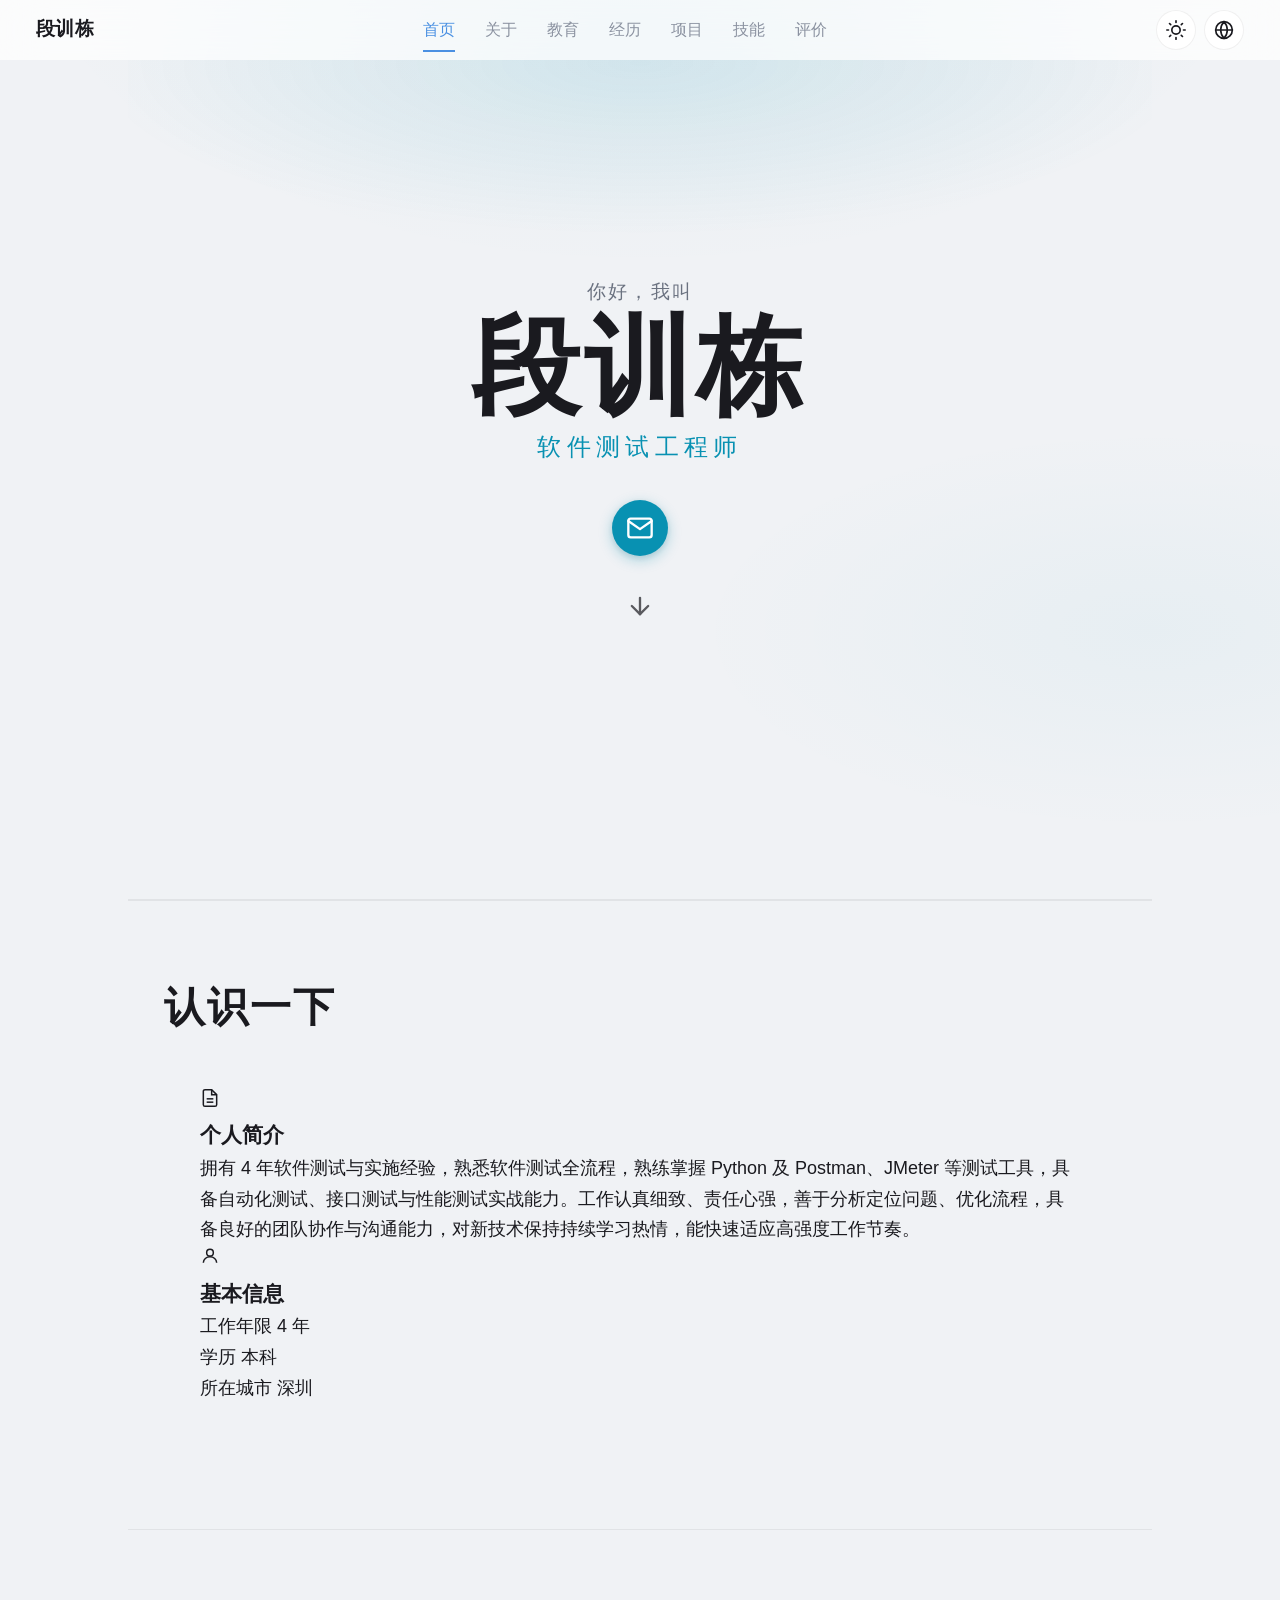
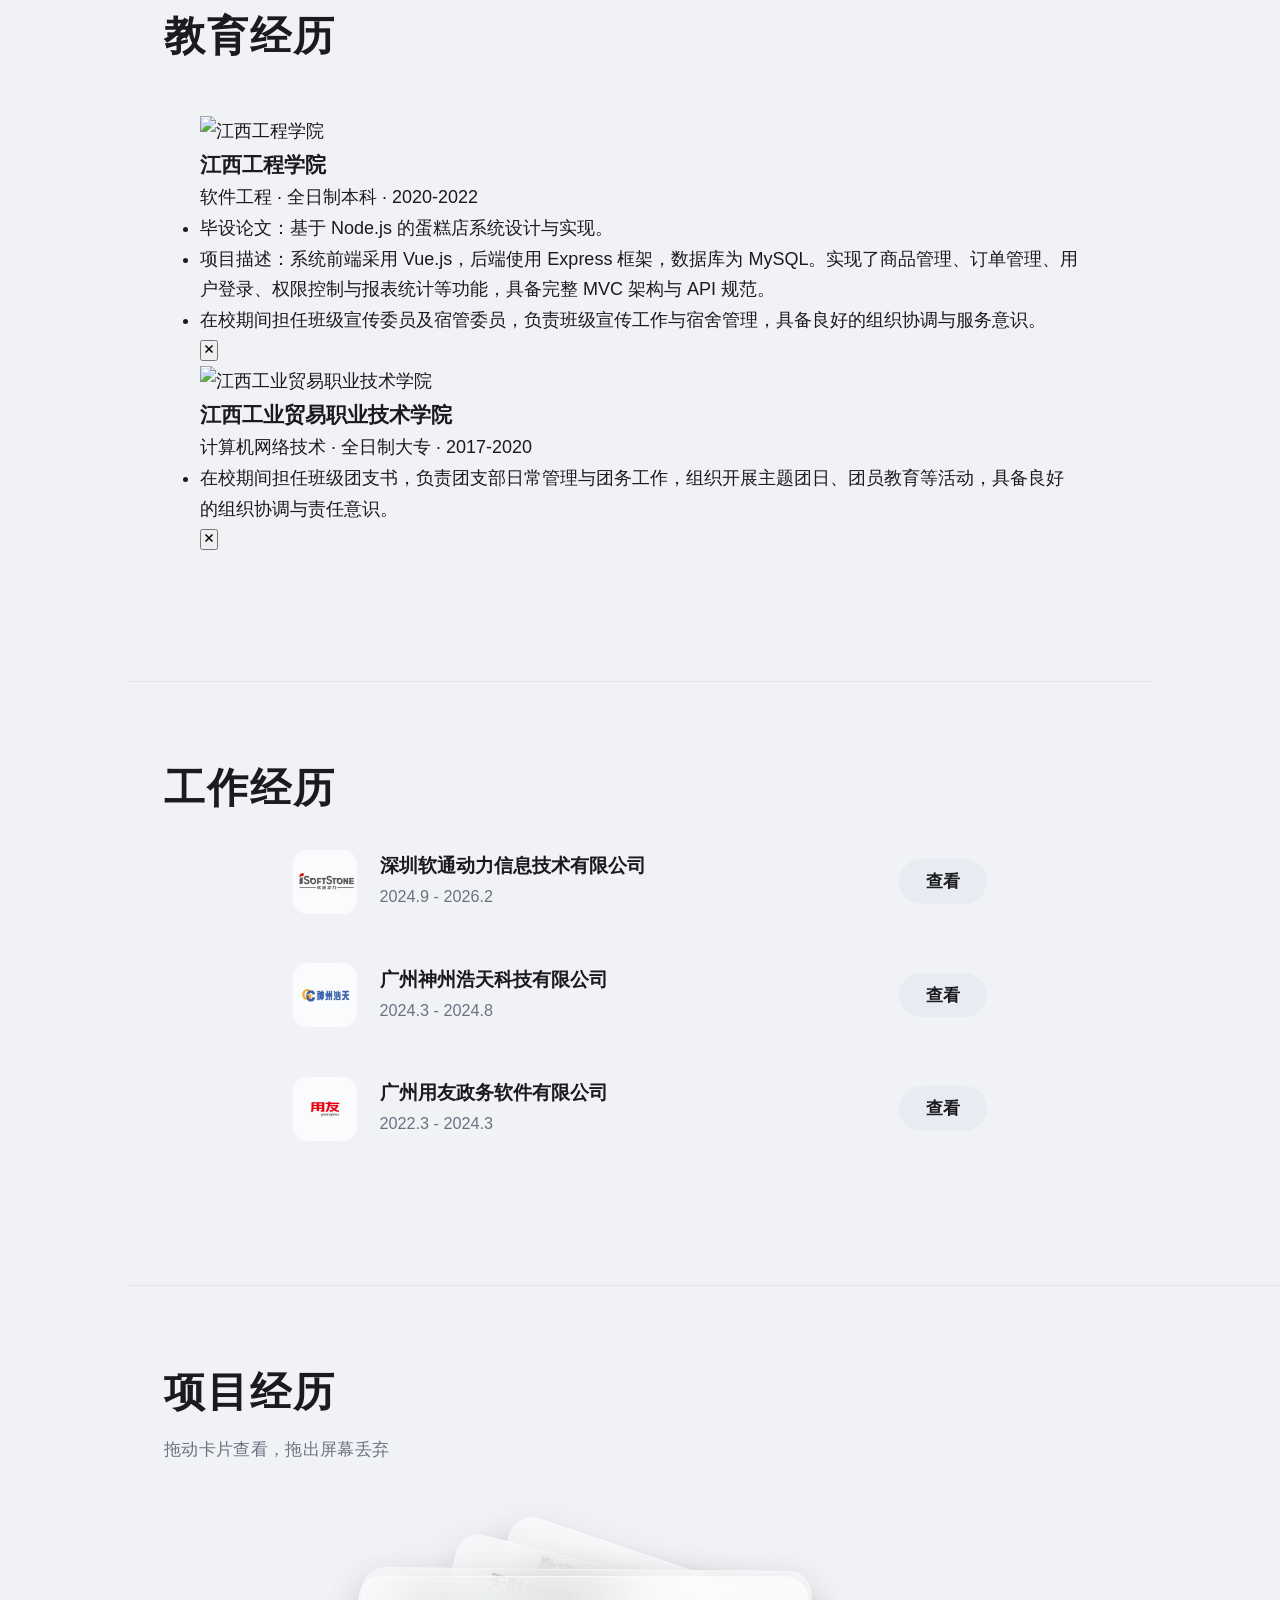
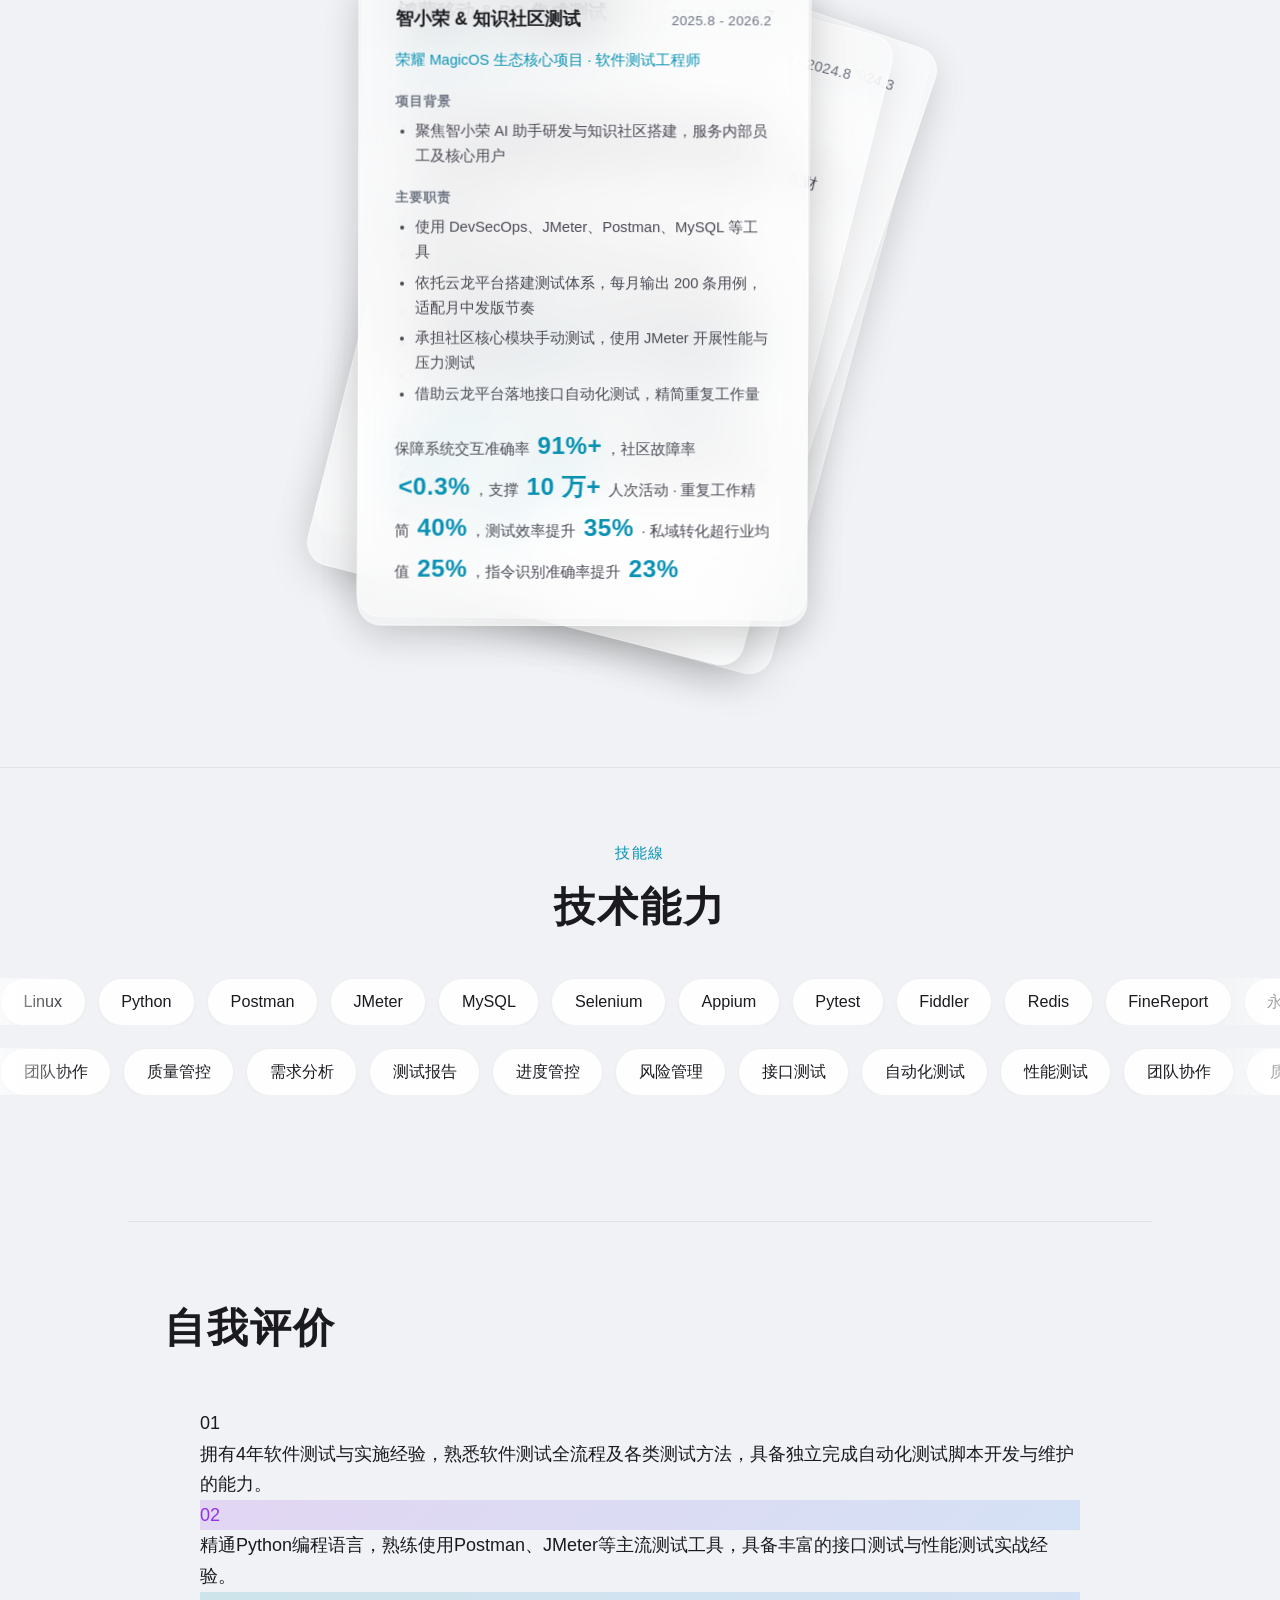
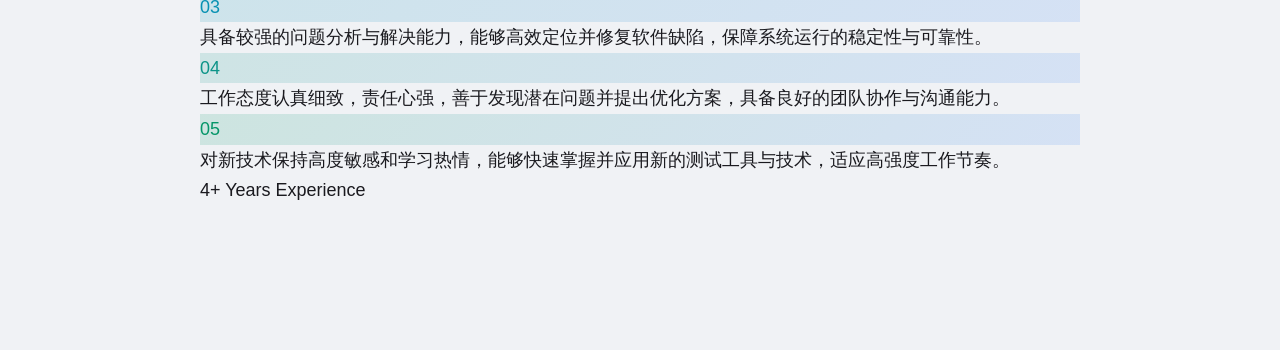
==== commit 293fa46e: "优化" ====
--- a/index.html
+++ b/index.html
@@ -13,6 +13,7 @@
       <span class="name">段训栋</span>
       <nav class="nav-links" id="navLinks">
         <a href="#hero">首页</a>
+        <a href="#about">关于</a>
         <a href="#education">教育</a>
         <a href="#experience">经历</a>
         <a href="#projects">项目</a>
@@ -44,6 +45,7 @@
           <span class="hero-email-text">联系我</span>
         </a>
       </div>
+
       <a href="#education" class="hero-scroll-down" aria-label="向下滚动">
         <svg width="28" height="28" viewBox="0 0 24 24" fill="none" stroke="currentColor" stroke-width="2" stroke-linecap="round" stroke-linejoin="round"><line x1="12" y1="5" x2="12" y2="19"/><polyline points="19 12 12 19 5 12"/></svg>
       </a>
@@ -52,13 +54,114 @@
   <!-- 首页（self-introduction）结束 -->
 
   <main class="content">
-    <!-- 教育经历（education）：单卡片展示教育背景 -->
+    <!-- 认识一下（about）：个人简介 + 基本信息 -->
+    <section class="section about" id="about">
+      <h2 class="section-title">认识一下</h2>
+      <div class="section-inner">
+        <div class="about-grid">
+          <!-- 个人简介 -->
+          <div class="about-card">
+            <div class="about-card-header">
+              <div class="about-card-icon">
+                <svg width="20" height="20" viewBox="0 0 24 24" fill="none" stroke="currentColor" stroke-width="1.8">
+                  <path d="M14 2H6a2 2 0 0 0-2 2v16a2 2 0 0 0 2 2h12a2 2 0 0 0 2-2V8z"/>
+                  <polyline points="14 2 14 8 20 8"/>
+                  <line x1="16" y1="13" x2="8" y2="13"/>
+                  <line x1="16" y1="17" x2="8" y2="17"/>
+                </svg>
+              </div>
+              <h3 class="about-card-title">个人简介</h3>
+            </div>
+            <p class="about-card-text">拥有 4 年软件测试与实施经验，熟悉软件测试全流程，熟练掌握 Python 及 Postman、JMeter 等测试工具，具备自动化测试、接口测试与性能测试实战能力。工作认真细致、责任心强，善于分析定位问题、优化流程，具备良好的团队协作与沟通能力，对新技术保持持续学习热情，能快速适应高强度工作节奏。</p>
+          </div>
+          <!-- 基本信息 -->
+          <div class="about-card">
+            <div class="about-card-header">
+              <div class="about-card-icon">
+                <svg width="20" height="20" viewBox="0 0 24 24" fill="none" stroke="currentColor" stroke-width="1.8">
+                  <circle cx="12" cy="8" r="4"/>
+                  <path d="M4 20c0-4 3.6-7 8-7s8 3 8 7"/>
+                </svg>
+              </div>
+              <h3 class="about-card-title">基本信息</h3>
+            </div>
+            <div class="about-info-list">
+              <div class="about-info-item">
+                <span class="about-info-label">工作年限</span>
+                <span class="about-info-value">4 年</span>
+              </div>
+              <div class="about-info-item">
+                <span class="about-info-label">学历</span>
+                <span class="about-info-value">本科</span>
+              </div>
+              <div class="about-info-item">
+                <span class="about-info-label">所在城市</span>
+                <span class="about-info-value">深圳</span>
+              </div>
+            </div>
+          </div>
+        </div>
+      </div>
+    </section>
+    <!-- 认识一下（about）结束 -->
+
+    <!-- 教育经历（education）：可展开卡片 -->
     <section class="section education" id="education">
       <h2 class="section-title">教育经历</h2>
       <div class="section-inner">
-        <div class="edu-item education-card reveal-item">
-          <div class="school">江西工程学院</div>
-          <div class="meta">软件工程 · 全日制本科 · 2022.07 毕业</div>
+        <!-- 遮罩层 -->
+        <div class="edu-backdrop" id="eduBackdrop"></div>
+
+        <!-- 卡片网格 -->
+        <div class="edu-cards-grid" id="eduCardsGrid">
+
+          <!-- Card 1: 江西工程学院 -->
+          <div class="edu-music-card" onclick="expandEduCard(this)" data-id="1">
+            <div class="edu-card-thumb">
+              <img src="static/img/jxgc.jpg" alt="江西工程学院" class="edu-card-img">
+              <div class="edu-card-overlay"></div>
+            </div>
+            <div class="edu-card-body">
+              <h3 class="edu-card-title">江西工程学院</h3>
+              <p class="edu-card-meta">软件工程 · 全日制本科 · 2020-2022</p>
+              <div class="edu-expanded-content hidden">
+                
+                <ul class="edu-expanded-list">
+                  <li>毕设论文：基于 Node.js 的蛋糕店系统设计与实现。</li>
+                  <li>项目描述：系统前端采用 Vue.js，后端使用 Express 框架，数据库为 MySQL。实现了商品管理、订单管理、用户登录、权限控制与报表统计等功能，具备完整 MVC 架构与 API 规范。</li>
+                  <li>在校期间担任班级宣传委员及宿管委员，负责班级宣传工作与宿舍管理，具备良好的组织协调与服务意识。</li>
+                </ul>
+              </div>
+            </div>
+            <button class="edu-close-btn" onclick="event.stopPropagation(); closeEduCard()">
+              <svg width="14" height="14" viewBox="0 0 24 24" fill="none" stroke="currentColor" stroke-width="2.5">
+                <path d="M18 6L6 18M6 6l12 12"/>
+              </svg>
+            </button>
+          </div>
+
+          <!-- Card 2: 江西工业贸易职业技术学院 -->
+          <div class="edu-music-card" onclick="expandEduCard(this)" data-id="2">
+            <div class="edu-card-thumb">
+              <img src="static/img/jxgm.jpg" alt="江西工业贸易职业技术学院" class="edu-card-img">
+              <div class="edu-card-overlay"></div>
+            </div>
+            <div class="edu-card-body">
+              <h3 class="edu-card-title">江西工业贸易职业技术学院</h3>
+              <p class="edu-card-meta">计算机网络技术 · 全日制大专 · 2017-2020</p>
+              <div class="edu-expanded-content hidden">
+                <ul class="edu-expanded-list">
+                  <li>在校期间担任班级团支书，负责团支部日常管理与团务工作，组织开展主题团日、团员教育等活动，具备良好的组织协调与责任意识。</li>
+                </ul>
+              </div>
+            </div>
+            <button class="edu-close-btn" onclick="event.stopPropagation(); closeEduCard()">
+              <svg width="14" height="14" viewBox="0 0 24 24" fill="none" stroke="currentColor" stroke-width="2.5">
+                <path d="M18 6L6 18M6 6l12 12"/>
+              </svg>
+            </button>
+          </div>
+
         </div>
       </div>
     </section>
@@ -232,6 +335,20 @@
               <span class="skill-pill skill-text">永洪 BI</span>
             </div>
             <div class="skill-row-copy">
+              <span class="skill-pill skill-text">Photoshop</span>
+              <span class="skill-pill skill-text">Illustrator</span>
+              <span class="skill-pill skill-text">word</span>
+              <span class="skill-pill skill-text">Excel</span>
+              <span class="skill-pill skill-text">PowerPoint</span>
+              <span class="skill-pill skill-text">Oracle</span>
+              <span class="skill-pill skill-text">SQL Server</span>
+              <span class="skill-pill skill-text">LoadRunner</span>
+              <span class="skill-pill skill-text">Git</span>
+              <span class="skill-pill skill-text">Postman</span>
+              <span class="skill-pill skill-text">VScode</span>
+              <span class="skill-pill skill-text">永洪 BI</span>
+            </div>
+            <div class="skill-row-copy">
               <span class="skill-pill skill-text">Linux</span>
               <span class="skill-pill skill-text">Python</span>
               <span class="skill-pill skill-text">Postman</span>
@@ -245,20 +362,6 @@
               <span class="skill-pill skill-text">FineReport</span>
               <span class="skill-pill skill-text">永洪 BI</span>
             </div>
-            <div class="skill-row-copy">
-              <span class="skill-pill skill-text">Linux</span>
-              <span class="skill-pill skill-text">Python</span>
-              <span class="skill-pill skill-text">Postman</span>
-              <span class="skill-pill skill-text">JMeter</span>
-              <span class="skill-pill skill-text">MySQL</span>
-              <span class="skill-pill skill-text">Selenium</span>
-              <span class="skill-pill skill-text">Appium</span>
-              <span class="skill-pill skill-text">Pytest</span>
-              <span class="skill-pill skill-text">Fiddler</span>
-              <span class="skill-pill skill-text">Redis</span>
-              <span class="skill-pill skill-text">FineReport</span>
-              <span class="skill-pill skill-text">永洪 BI</span>
-            </div>
           </div>
         </div>
         <div class="skill-row-wrap">
@@ -302,43 +405,72 @@
     </section>
     <!-- 技术能力（technical-skills）结束 -->
 
-    <!-- 自我评价（self-evaluation）：单卡片展示自我评价 -->
+    <!-- 自我评价（self-evaluation）：3D 悬浮卡片 -->
     <section class="section self-evaluation" id="intro">
       <h2 class="section-title">自我评价</h2>
       <div class="section-inner">
-        <div class="self-intro evaluation-card reveal-item" style="--m-x:50%;--m-y:50%;--r-x:0deg;--r-y:0deg;--bg-x:50%;--bg-y:50%;--duration:300ms;--foil-size:100%;--opacity:0;--radius:20px;--easing:ease;--transition:var(--duration) var(--easing)">
-          <div class="glare-grid">
-            <!-- 基础背景层 -->
-            <div class="glare-base">
-              <div class="glare-content">
-                <svg width="66" height="65" viewBox="0 0 66 65" fill="none" xmlns="http://www.w3.org/2000/svg" class="glare-icon">
-                  <path d="M8 8.05571C8 8.05571 54.9009 18.1782 57.8687 30.062C60.8365 41.9458 9.05432 57.4696 9.05432 57.4696" stroke="currentColor" stroke-width="15" stroke-miterlimit="3.86874" stroke-linecap="round"></path>
-                </svg>
-                <h3 class="glare-title">自我评价</h3>
-              </div>
-            </div>
-
-            <!-- 眩光层 -->
-            <div class="glare-highlight"></div>
-
-            <!-- 纹理层 -->
-            <div class="glare-texture"></div>
-
-            <!-- 内容层 -->
-            <div class="glare-content-layer">
-              <ul>
-                <li>具备 4 年软件测试与实施经验，熟悉软件测试全流程和方法，能够独立完成自动化测试脚本开发和维护</li>
-                <li>精通 Python 编程语言，熟练使用 Postman、JMeter 等测试工具，具备丰富的接口测试和性能测试经验</li>
-                <li>具有良好的问题分析和解决能力，能够快速定位和解决软件缺陷，保障系统质量和稳定性</li>
-                <li>工作积极认真，细心负责，善于发现问题并提出解决方案，具备良好的团队协作和沟通能力</li>
-                <li>对新技术有强烈的学习兴趣，能够快速掌握和应用新的测试工具和技术，适应高强度工作环境</li>
-              </ul>
+        <!-- 3D卡片容器 -->
+        <div class="card-container" id="cardContainer">
+          <div class="card-3d" id="card3d">
+            <!-- 主卡片 -->
+            <div class="main-card">
+              <!-- 顶部高光 -->
+              <div class="highlight-bar"></div>
+              <!-- 内部跟随光晕 -->
+              <div class="inner-glow" id="innerGlow"></div>
+              <!-- 角落渐变装饰 -->
+              <div class="corner-blob corner-blob-tr"></div>
+              <div class="corner-blob corner-blob-bl"></div>
+
+              <!-- 正文内容 -->
+              <div class="eval-body">
+                <div class="eval-item">
+                  <div class="skill-number">01</div>
+                  <p>拥有<span class="highlight">4年</span>软件测试与实施经验，熟悉软件测试全流程及各类测试方法，具备独立完成自动化测试脚本开发与维护的能力。</p>
+                </div>
+                <div class="eval-item">
+                  <div class="skill-number" style="color:#9333ea; border-color:rgba(147,51,234,0.25); background:linear-gradient(135deg,rgba(147,51,234,0.15),rgba(59,130,246,0.15))">02</div>
+                  <p>精通<span class="highlight">Python</span>编程语言，熟练使用Postman、JMeter等主流测试工具，具备丰富的接口测试与性能测试实战经验。</p>
+                </div>
+                <div class="eval-item">
+                  <div class="skill-number" style="color:#0891b2; border-color:rgba(8,145,178,0.25); background:linear-gradient(135deg,rgba(8,145,178,0.15),rgba(59,130,246,0.15))">03</div>
+                  <p>具备较强的<span class="highlight">问题分析与解决能力</span>，能够高效定位并修复软件缺陷，保障系统运行的稳定性与可靠性。</p>
+                </div>
+                <div class="eval-item">
+                  <div class="skill-number" style="color:#0d9488; border-color:rgba(13,148,136,0.25); background:linear-gradient(135deg,rgba(13,148,136,0.15),rgba(59,130,246,0.15))">04</div>
+                  <p>工作态度<span class="highlight">认真细致</span>，责任心强，善于发现潜在问题并提出优化方案，具备良好的团队协作与沟通能力。</p>
+                </div>
+                <div class="eval-item">
+                  <div class="skill-number" style="color:#059669; border-color:rgba(5,150,105,0.25); background:linear-gradient(135deg,rgba(5,150,105,0.15),rgba(59,130,246,0.15))">05</div>
+                  <p>对新技术保持<span class="highlight">高度敏感和学习热情</span>，能够快速掌握并应用新的测试工具与技术，适应高强度工作节奏。</p>
+                </div>
+              </div>
+
+              <!-- 底部 -->
+              <div class="eval-footer">
+                <div class="eval-footer-dots">
+                  <span class="dot-pulse dot-blue"></span>
+                  <span class="dot-pulse dot-purple"></span>
+                  <span class="dot-pulse dot-cyan"></span>
+                </div>
+                <span class="years-badge">4+ Years Experience</span>
+              </div>
+
+              <!-- 装饰光点 -->
+              <div class="sparkle" style="top:12%;left:6%;animation-delay:0s"></div>
+              <div class="sparkle" style="top:40%;right:8%;animation-delay:1.5s"></div>
+              <div class="sparkle" style="bottom:20%;left:12%;animation-delay:3s"></div>
             </div>
           </div>
         </div>
       </div>
     </section>
     <!-- 自我评价（self-evaluation）结束 -->
+
+    <!-- 装饰光球：放在所有内容下方 -->
+    <div class="orb orb-blue"></div>
+    <div class="orb orb-purple"></div>
+    <div class="orb orb-cyan"></div>
   </main>
 
   <script src="static/js/script.js"></script>
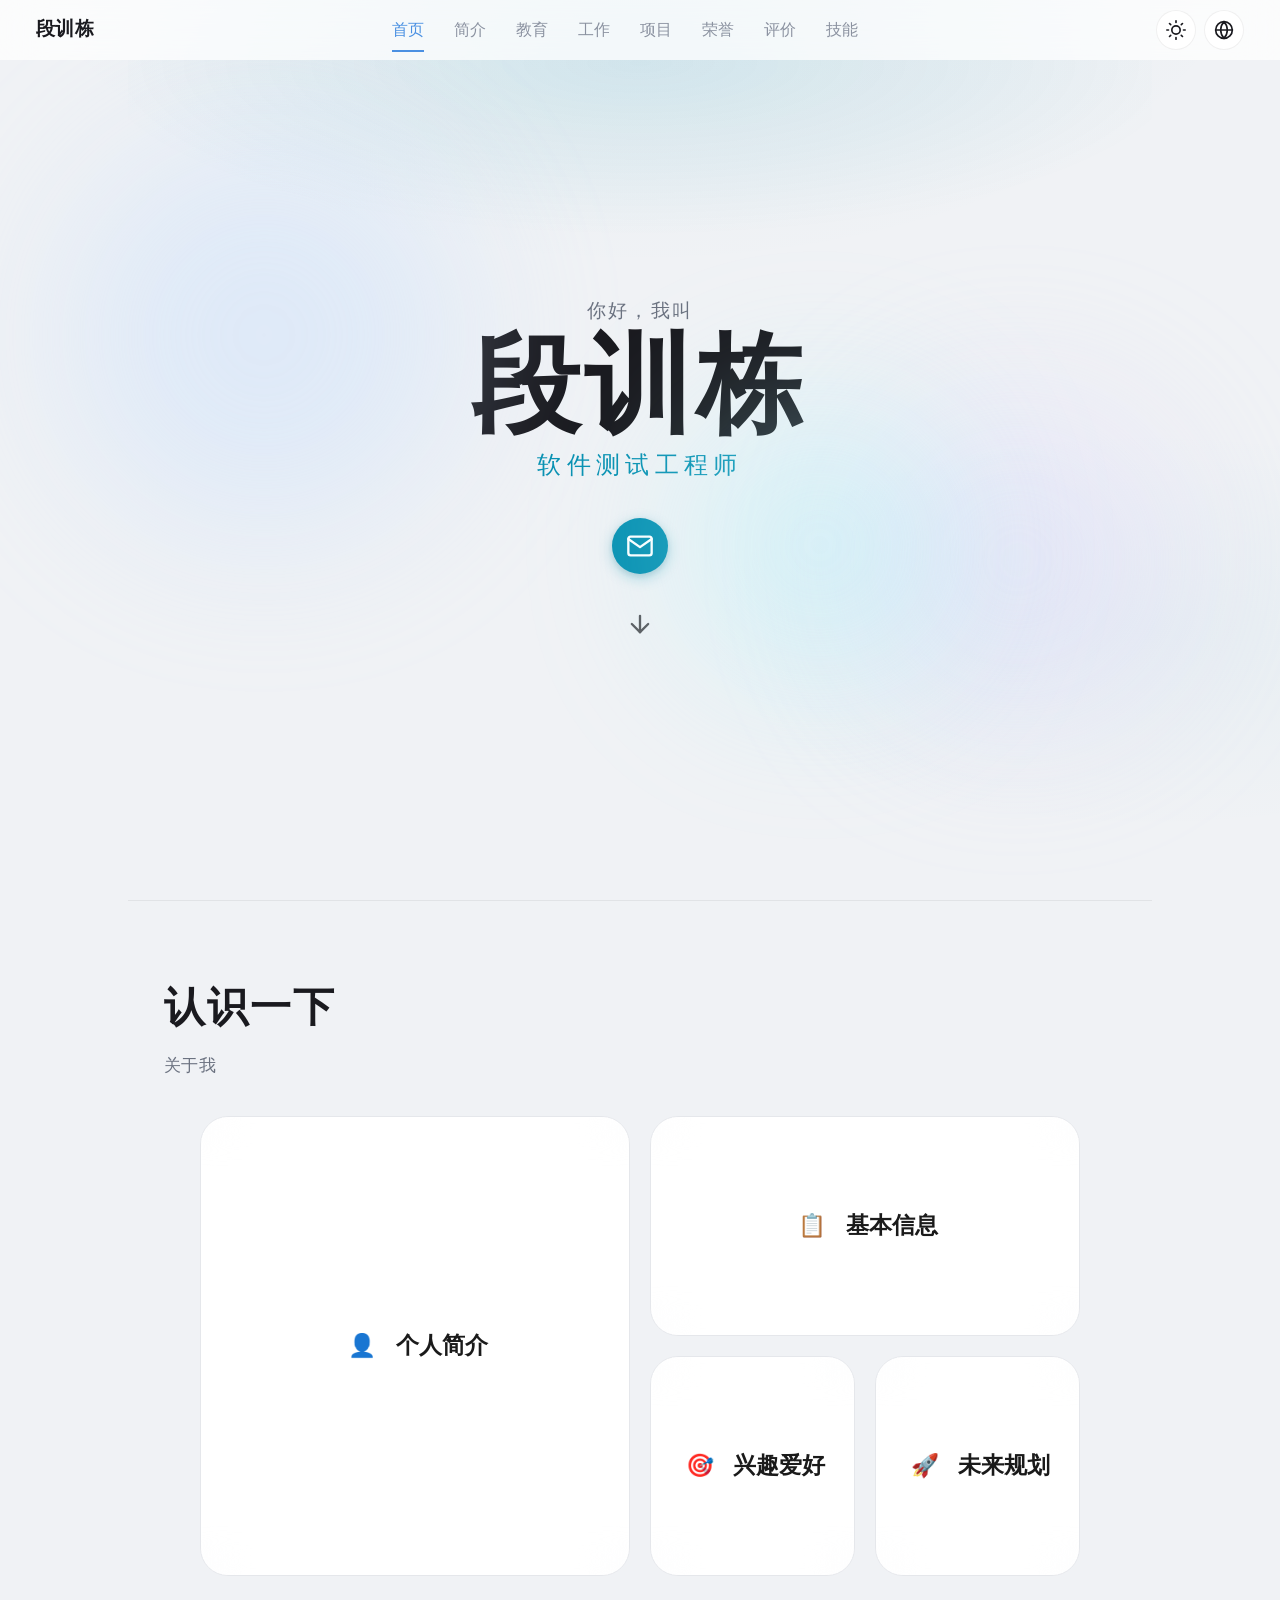
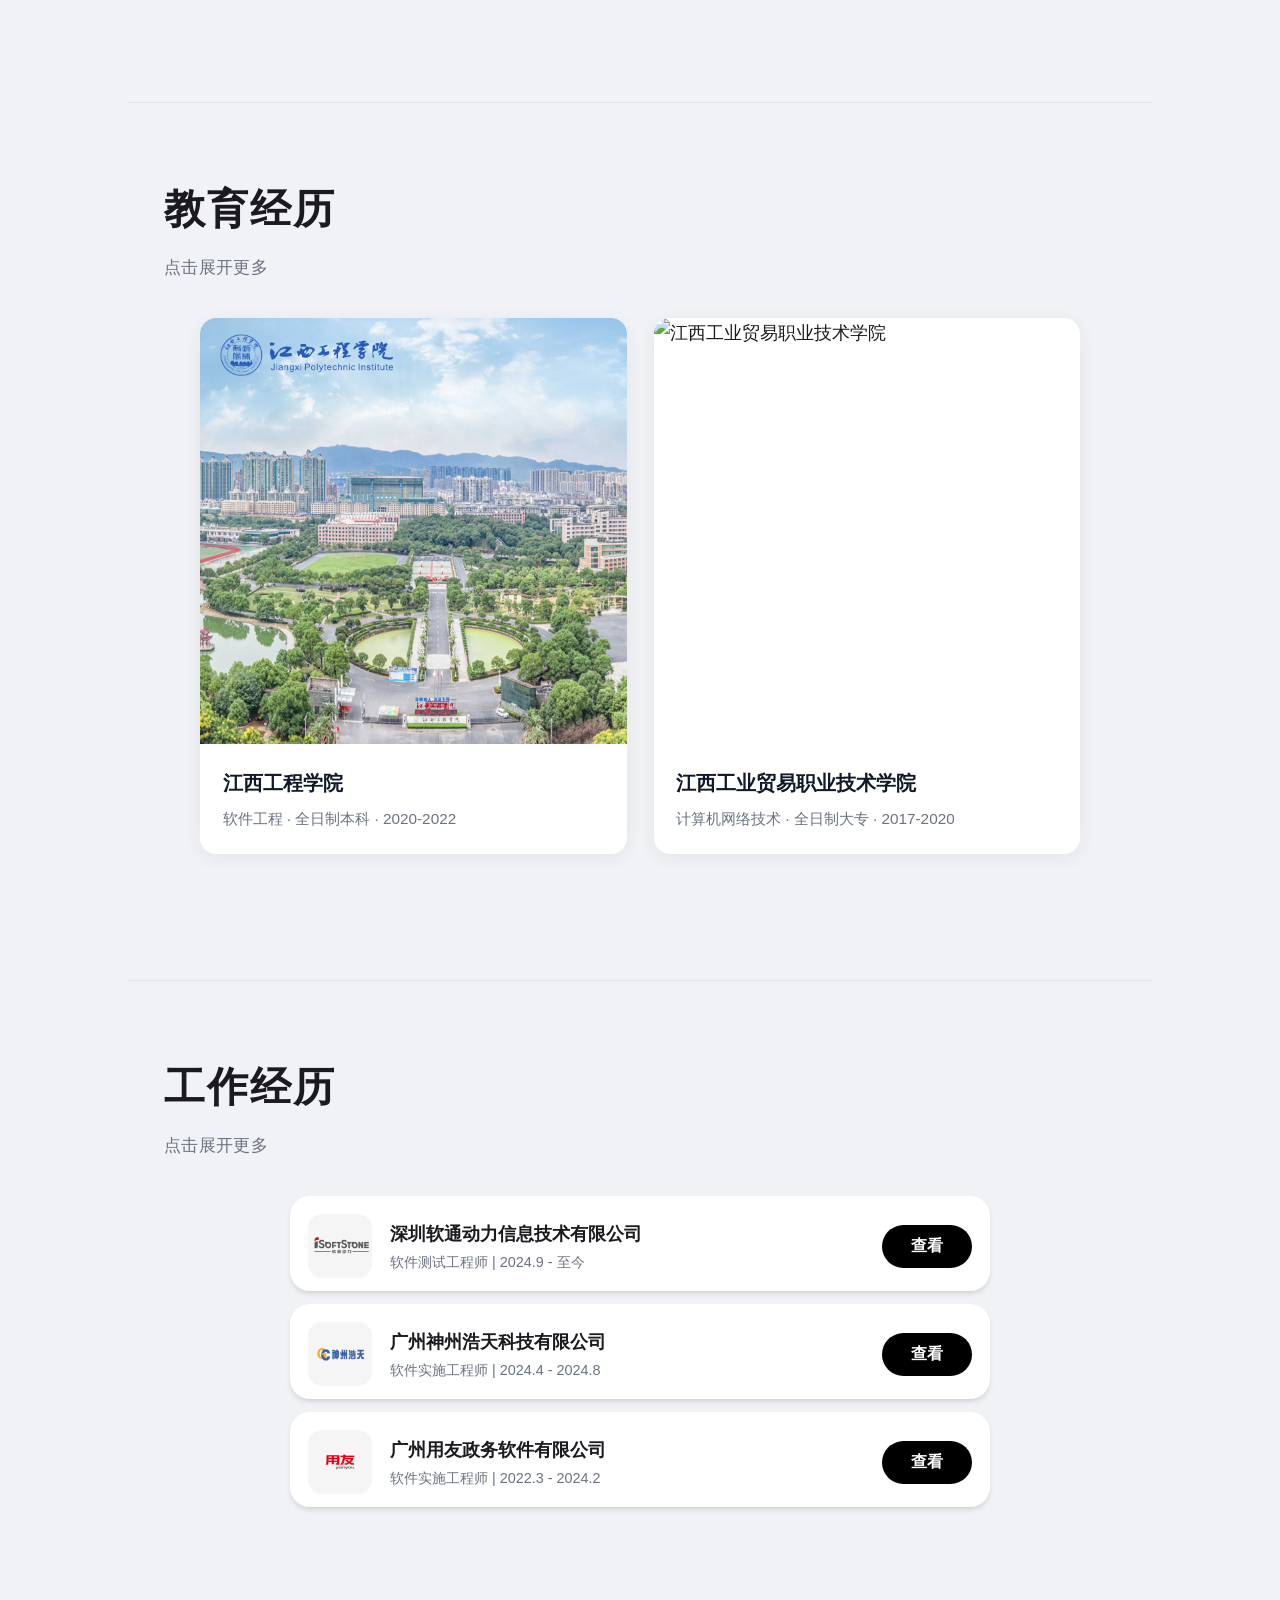
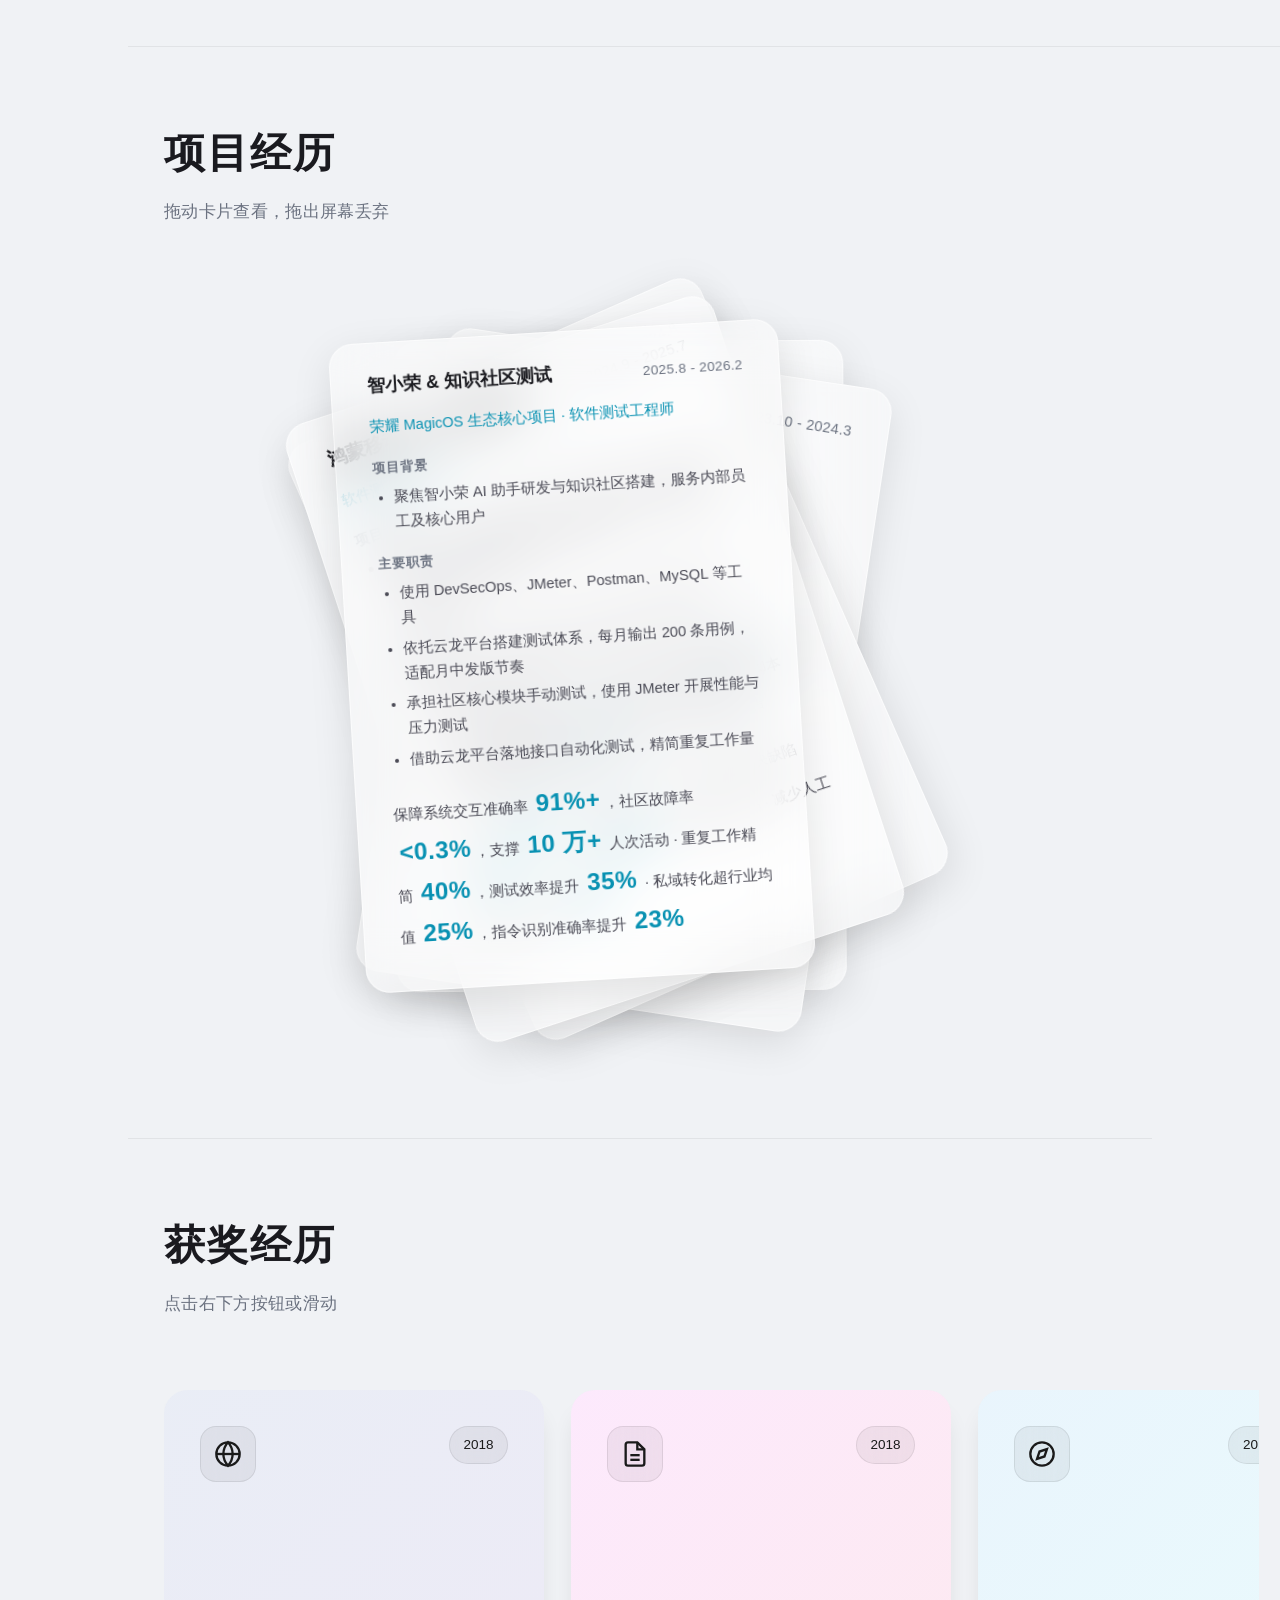
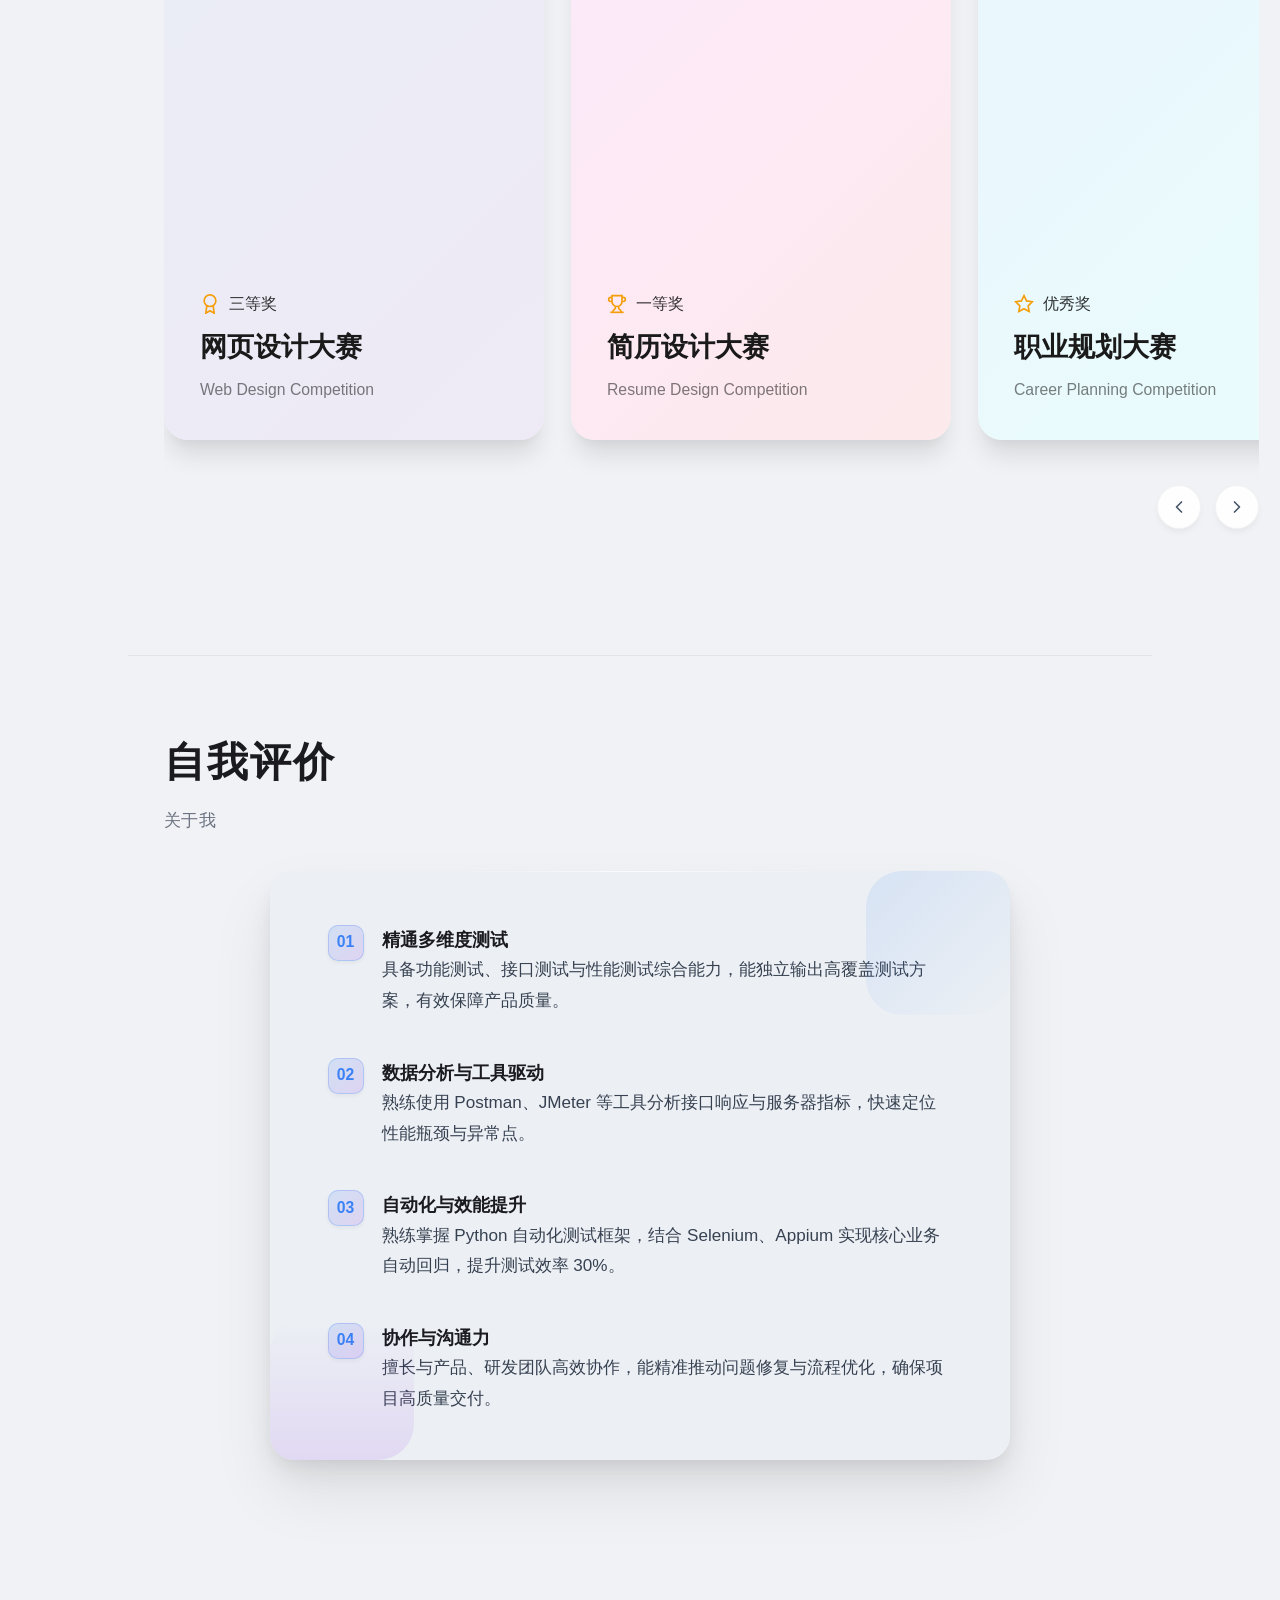
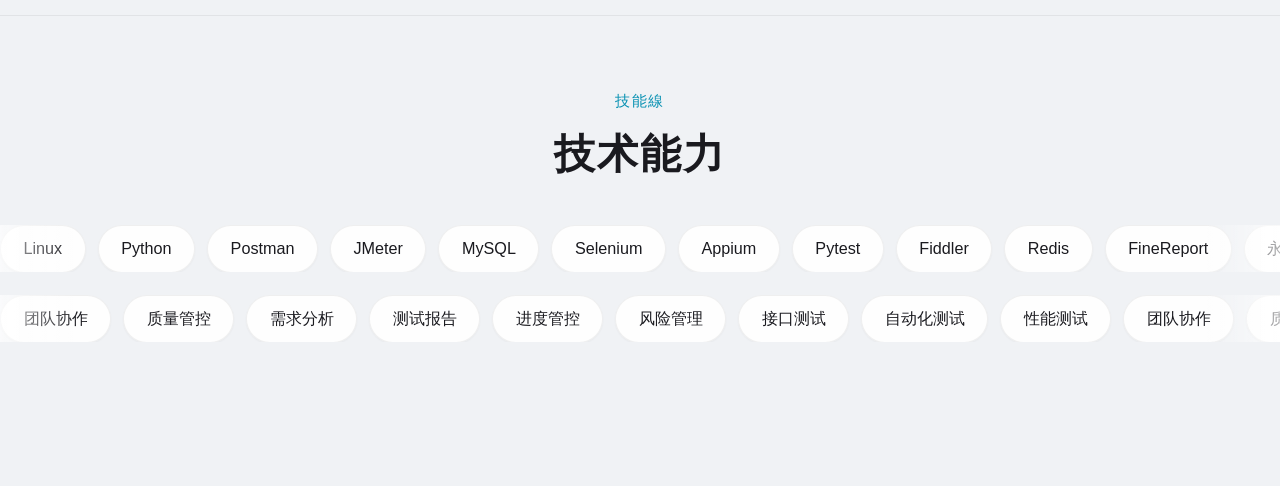
==== commit df777d54: "优化" ====
--- a/index.html
+++ b/index.html
@@ -13,12 +13,13 @@
       <span class="name">段训栋</span>
       <nav class="nav-links" id="navLinks">
         <a href="#hero">首页</a>
-        <a href="#about">关于</a>
+        <a href="#about">简介</a>
         <a href="#education">教育</a>
-        <a href="#experience">经历</a>
+        <a href="#experience">工作</a>
         <a href="#projects">项目</a>
+        <a href="#awards">荣誉</a>
+        <a href="#intro">评价</a>
         <a href="#skills">技能</a>
-        <a href="#intro">评价</a>
       </nav>
       <div class="nav-actions">
         <button type="button" class="nav-btn-icon dark-mode-toggle" id="themeBtn" aria-label="夜间模式" title="夜间模式">
@@ -54,49 +55,129 @@
   <!-- 首页（self-introduction）结束 -->
 
   <main class="content">
-    <!-- 认识一下（about）：个人简介 + 基本信息 -->
+    <!-- 认识一下（about）：四卡片 -->
     <section class="section about" id="about">
       <h2 class="section-title">认识一下</h2>
+      <p class="section-subtitle">关于我</p>
       <div class="section-inner">
-        <div class="about-grid">
-          <!-- 个人简介 -->
-          <div class="about-card">
-            <div class="about-card-header">
-              <div class="about-card-icon">
-                <svg width="20" height="20" viewBox="0 0 24 24" fill="none" stroke="currentColor" stroke-width="1.8">
-                  <path d="M14 2H6a2 2 0 0 0-2 2v16a2 2 0 0 0 2 2h12a2 2 0 0 0 2-2V8z"/>
-                  <polyline points="14 2 14 8 20 8"/>
-                  <line x1="16" y1="13" x2="8" y2="13"/>
-                  <line x1="16" y1="17" x2="8" y2="17"/>
-                </svg>
-              </div>
-              <h3 class="about-card-title">个人简介</h3>
-            </div>
-            <p class="about-card-text">拥有 4 年软件测试与实施经验，熟悉软件测试全流程，熟练掌握 Python 及 Postman、JMeter 等测试工具，具备自动化测试、接口测试与性能测试实战能力。工作认真细致、责任心强，善于分析定位问题、优化流程，具备良好的团队协作与沟通能力，对新技术保持持续学习热情，能快速适应高强度工作节奏。</p>
-          </div>
-          <!-- 基本信息 -->
-          <div class="about-card">
-            <div class="about-card-header">
-              <div class="about-card-icon">
-                <svg width="20" height="20" viewBox="0 0 24 24" fill="none" stroke="currentColor" stroke-width="1.8">
-                  <circle cx="12" cy="8" r="4"/>
-                  <path d="M4 20c0-4 3.6-7 8-7s8 3 8 7"/>
-                </svg>
-              </div>
-              <h3 class="about-card-title">基本信息</h3>
-            </div>
-            <div class="about-info-list">
-              <div class="about-info-item">
-                <span class="about-info-label">工作年限</span>
-                <span class="about-info-value">4 年</span>
-              </div>
-              <div class="about-info-item">
-                <span class="about-info-label">学历</span>
-                <span class="about-info-value">本科</span>
-              </div>
-              <div class="about-info-item">
-                <span class="about-info-label">所在城市</span>
-                <span class="about-info-value">深圳</span>
+        <div id="aboutOverlay"></div>
+        <div class="about-grid-container">
+          <div class="about-grid-item about-item-1" onclick="handleAboutExpand(this)">
+            <div class="about-card-bg"></div>
+            <div class="about-card-title">
+              <span class="about-card-icon">👤</span>
+              个人简介
+            </div>
+            <div class="about-card-detail">
+              <div class="about-detail-header">
+                <div class="about-avatar">👨‍💻</div>
+                <div>
+                  <h3 class="about-role">测试工程师</h3>
+                  <p class="about-role-en">Software Test Engineer</p>
+                </div>
+              </div>
+              <p class="about-desc">拥有 <b>4 年</b>软件测试与实施经验，熟悉软件测试全流程，熟练掌握 Python 及 Postman、JMeter 等测试工具，具备自动化测试、接口测试与性能测试实战能力。</p>
+              <p class="about-desc">工作认真细致、责任心强，善于分析定位问题、优化流程，具备良好的团队协作与沟通能力，对新技术保持持续学习热情，能快速适应高强度工作节奏。</p>
+              <div class="about-tags">
+                <span class="about-tag">🔧 自动化测试</span>
+                <span class="about-tag">🌐 接口测试</span>
+                <span class="about-tag">⚡ 性能测试</span>
+                <span class="about-tag">🐍 Python</span>
+              </div>
+            </div>
+          </div>
+          <div class="about-grid-item about-item-2" onclick="handleAboutExpand(this)">
+            <div class="about-card-bg"></div>
+            <div class="about-card-title">
+              <span class="about-card-icon">📋</span>
+              基本信息
+            </div>
+            <div class="about-card-detail">
+              <div class="about-detail-header">
+                <div class="about-avatar about-avatar-green">📊</div>
+                <div>
+                  <h3 class="about-role">基本信息</h3>
+                  <p class="about-role-en">Basic Information</p>
+                </div>
+              </div>
+              <div class="about-info-box">
+                <div class="about-info-item">
+                  <span class="about-info-label">💼 工作年限</span>
+                  <span class="about-info-value about-info-highlight">4 年</span>
+                </div>
+                <div class="about-info-item">
+                  <span class="about-info-label">🎓 学历</span>
+                  <span class="about-info-value">本科</span>
+                </div>
+                <div class="about-info-item">
+                  <span class="about-info-label">📍 所在城市</span>
+                  <span class="about-info-value"><span class="about-dot-green"></span>深圳</span>
+                </div>
+              </div>
+            </div>
+          </div>
+          <div class="about-grid-item about-item-3" onclick="handleAboutExpand(this)">
+            <div class="about-card-bg"></div>
+            <div class="about-card-title">
+              <span class="about-card-icon">🎯</span>
+              兴趣爱好
+            </div>
+            <div class="about-card-detail">
+              <div class="about-detail-header">
+                <div class="about-avatar about-avatar-pink">🎨</div>
+                <div>
+                  <h3 class="about-role">兴趣爱好</h3>
+                  <p class="about-role-en">Hobbies & Interests</p>
+                </div>
+              </div>
+              <div class="about-hobby-grid">
+                <span class="about-hobby-tag">🎵 听歌</span>
+                <span class="about-hobby-tag">🎮 游戏</span>
+                <span class="about-hobby-tag">💻 写代码</span>
+                <span class="about-hobby-tag">🎤 唱歌</span>
+                <span class="about-hobby-tag">🏃 跑步</span>
+                <span class="about-hobby-tag">🔨 DIY</span>
+                <span class="about-hobby-tag">🏸 羽毛球</span>
+                <span class="about-hobby-tag">🎾 网球</span>
+                <span class="about-hobby-tag">🥾 徒步</span>
+                <span class="about-hobby-tag">✈️ 旅游</span>
+                <span class="about-hobby-tag">🧗 爬山</span>
+                <span class="about-hobby-tag">📚 学习</span>
+              </div>
+              <p class="about-quote">"保持好奇心，探索生活的无限可能"</p>
+            </div>
+          </div>
+          <div class="about-grid-item about-item-4" onclick="handleAboutExpand(this)">
+            <div class="about-card-bg"></div>
+            <div class="about-card-title">
+              <span class="about-card-icon">🚀</span>
+              未来规划
+            </div>
+            <div class="about-card-detail">
+              <div class="about-detail-header">
+                <div class="about-avatar about-avatar-orange">🎯</div>
+                <div>
+                  <h3 class="about-role">未来规划</h3>
+                  <p class="about-role-en">Future Plans</p>
+                </div>
+              </div>
+              <div class="about-plan-list">
+                <div class="about-plan-item">
+                  <span class="about-plan-num about-plan-num-1">1</span>
+                  <div><h4>深耕测试领域</h4><p>熟练掌握功能测试、接口测试、自动化测试等核心技能，提升问题定位与分析能力。</p></div>
+                </div>
+                <div class="about-plan-item">
+                  <span class="about-plan-num about-plan-num-2">2</span>
+                  <div><h4>技术持续进阶</h4><p>持续学习 Python、Linux、测试工具等技术，向自动化测试与性能测试方向发展。</p></div>
+                </div>
+                <div class="about-plan-item">
+                  <span class="about-plan-num about-plan-num-3">3</span>
+                  <div><h4>职业成长目标</h4><p>逐步积累项目管理与团队协作经验，成长为技术扎实、能独当一面的测试工程师。</p></div>
+                </div>
+                <div class="about-plan-item">
+                  <span class="about-plan-num about-plan-num-4">4</span>
+                  <div><h4>长期发展规划</h4><p>保持持续学习习惯，紧跟行业新技术、新流程，不断提升综合竞争力，实现长期稳定职业发展。</p></div>
+                </div>
               </div>
             </div>
           </div>
@@ -108,6 +189,7 @@
     <!-- 教育经历（education）：可展开卡片 -->
     <section class="section education" id="education">
       <h2 class="section-title">教育经历</h2>
+      <p class="section-subtitle">点击展开更多</p>
       <div class="section-inner">
         <!-- 遮罩层 -->
         <div class="edu-backdrop" id="eduBackdrop"></div>
@@ -167,31 +249,156 @@
     </section>
     <!-- 教育经历（education）结束 -->
 
-    <!-- 工作经历（work-experience）：3个列表项展示工作信息 -->
+    <!-- 工作经历（work-experience）：像素级对齐卡片 -->
     <section class="section work-experience" id="experience">
       <h2 class="section-title">工作经历</h2>
-      <p class="section-subtitle reveal-item"></p>
-      <div class="work-exp-list-wrap reveal-item" id="workExpListWrap">
-        <ul class="work-exp-list" id="workExpList" aria-label="工作经历列表"></ul>
-      </div>
-      <div class="work-exp-overlay" id="workExpOverlay" aria-hidden="true"></div>
-      <div class="work-exp-modal" id="workExpModal" role="dialog" aria-modal="true" aria-labelledby="workExpModalCompany" aria-hidden="true">
-        <div class="work-exp-modal-inner" id="workExpModalInner">
-          <button type="button" class="work-exp-modal-close" id="workExpModalClose" aria-label="关闭">×</button>
-          <div class="work-exp-modal-image-wrap">
-            <img class="work-exp-modal-image" id="workExpModalImage" src="" alt="">
-          </div>
-          <div class="work-exp-modal-body">
-            <div class="work-exp-modal-header">
-              <div>
-                <h3 class="work-exp-modal-company" id="workExpModalCompany"></h3>
-                <p class="work-exp-modal-meta" id="workExpModalMeta"></p>
-              </div>
-              <a class="work-exp-modal-cta" id="workExpModalCta" href="#" target="_blank" rel="noopener"></a>
-            </div>
-            <div class="work-exp-modal-desc" id="workExpModalDesc"></div>
-            <div class="work-exp-modal-stats" id="workExpModalStats"></div>
-          </div>
+      <p class="section-subtitle">点击展开更多</p>
+      <div class="work-exp-new-container" id="workExpNewContainer">
+        <!-- 遮罩层 -->
+        <div class="work-exp-new-overlay" id="workExpNewOverlay"></div>
+        <!-- 卡片列表 -->
+        <div class="work-exp-new-list">
+          <!-- Card 1: 深圳软通动力 -->
+          <div class="work-exp-new-slot">
+            <div class="work-exp-new-card" onclick="handleWorkExpExpand(this)">
+              <div class="work-exp-new-head">
+                <img src="static/img/isoftstone.png" alt="深圳软通动力信息技术有限公司" class="work-exp-new-img">
+                <div class="work-exp-new-info" style="width:100%">
+                  <div class="work-exp-new-title-group">
+                    <h3 class="work-exp-new-company">深圳软通动力信息技术有限公司</h3>
+                    <p class="work-exp-new-date">软件测试工程师 | 2024.9 - 至今</p>
+                  </div>
+                  <button onclick="handleWorkExpBtnClick(event, this, 'https://www.isoftstone.com/')" class="work-exp-new-btn">查看</button>
+                </div>
+              </div>
+              <div class="work-exp-new-detail">
+                <div class="work-exp-new-content">
+                  <p class="work-exp-new-desc-title">负责鸿蒙移动端与 PC 端核心功能测试，覆盖系统设置、应用管理、跨设备协同等模块；基于 Python+Appium/Selenium 搭建自动化测试框架，使用 JMeter 开展接口性能测试，定期输出测试报告，为产品迭代提供数据支撑。
+</p>
+                  <div class="work-exp-new-item">
+                    <span class="work-exp-new-dot" style="background:#3b82f6"></span>
+                    <p><b>功能测试：</b>负责鸿蒙系统移动端和PC 端核心功能测试，覆盖系统设置、应用管理、跨设备协同等关键模块，累计发现并跟踪解决缺陷280+个。</p>
+                  </div>
+                  <div class="work-exp-new-item">
+                    <span class="work-exp-new-dot" style="background:#22c55e"></span>
+                    <p><b>自动化：</b>基于Python+Appium/Selenium 搭建自动化测试框架，编写关键业务流程脚本，实现高频场景自动化验证，减少人工测试工作量30%。</p>
+                  </div>
+                  <div class="work-exp-new-item">
+                    <span class="work-exp-new-dot" style="background:#a855f7"></span>
+                    <p><b>性能测试：</b>使用JMeter 进行接口性能基准测试，分析系统响应时间、TPS 等关键指标，识别并优化性能瓶颈5处。</p>
+                  </div>
+                  <div class="work-exp-new-item">
+                    <span class="work-exp-new-dot" style="background:#a855f7"></span>
+                    <p><b>测试报告：</b>定期输出多维度测试报告，清晰呈现测试进展、缺陷分布和风险点，为项目迭代决策提供数据支撑。</p>
+                  </div>
+                </div>
+                <div class="work-exp-new-tags">
+                  <span class="work-exp-new-tag tag-blue">280+</br>
+缺陷跟踪解决</span>
+                  <span class="work-exp-new-tag tag-green">30%</br>
+人工测试减少</span>
+                  <span class="work-exp-new-tag tag-purple">5</br>
+性能瓶颈优化</span>
+                </div>
+              </div>
+            </div>
+          </div>
+
+          <!-- Card 2: 广州神州浩天 -->
+          <div class="work-exp-new-slot">
+            <div class="work-exp-new-card" onclick="handleWorkExpExpand(this)">
+              <div class="work-exp-new-head">
+                <img src="static/img/szhtkj.png" alt="广州神州浩天科技有限公司" class="work-exp-new-img">
+                <div class="work-exp-new-info" style="width:100%">
+                  <div class="work-exp-new-title-group">
+                    <h3 class="work-exp-new-company">广州神州浩天科技有限公司</h3>
+                    <p class="work-exp-new-date">软件实施工程师 | 2024.4 - 2024.8</p>
+                  </div>
+                  <button onclick="handleWorkExpBtnClick(event, this, 'http://www.szhtkj.com.cn/')" class="work-exp-new-btn">查看</button>
+                </div>
+              </div>
+              <div class="work-exp-new-detail">
+                <div class="work-exp-new-content">
+                  <p class="work-exp-new-desc-title">负责广东 20 + 所学校智慧财务系统部署实施，完成需求调研、系统配置、数据初始化及 SQL 数据处理；开展项目测试、上线验收与后期维护，负责客户培训及问题处理，推动流程优化与功能迭代。</p>
+                  <div class="work-exp-new-item">
+                    <span class="work-exp-new-dot" style="background:#eab308"></span>
+                    <p><b>系统实施：</b>负责广东省20+所学校天财智慧财务系统部署实施，完成需求调研、系统配置和数据初始化工作。</p>
+                  </div>
+                  <div class="work-exp-new-item">
+                    <span class="work-exp-new-dot" style="background:#6366f1"></span>
+                    <p><b>数据管理：</b>运用SQL Server 进行基础数据导入、清洗与校验，处理跨系统数据同步差异，确保数据准确性达100%。</p>
+                  </div>
+                  <div class="work-exp-new-item">
+                    <span class="work-exp-new-dot" style="background:#06b6d4"></span>
+                    <p><b>用户培训：</b>组织各学校财务人员开展系统操作培训，编制专属操作手册，用户满意度达96%。</p>
+                  </div>
+                  <div class="work-exp-new-item">
+                    <span class="work-exp-new-dot" style="background:#06b6d4"></span>
+                    <p><b>流程优化：</b>收集用户反馈建议，推动报销流程简化和财务报表可视化功能优化，助力财务办公效率提升45%。</p>
+                  </div>
+                </div>
+                <div class="work-exp-new-tags">
+                  <span class="work-exp-new-tag tag-blue">20+</br>
+所学校部署</span>
+                  <span class="work-exp-new-tag tag-green">100%</br>
+数据准确性</span>
+                  <span class="work-exp-new-tag tag-purple">96%</br>
+用户满意度</span>
+<span class="work-exp-new-tag tag-purple">45%</br>
+财务效率提升</span>
+                </div>
+              </div>
+            </div>
+          </div>
+
+          <!-- Card 3: 广州用友政务 -->
+          <div class="work-exp-new-slot">
+            <div class="work-exp-new-card" onclick="handleWorkExpExpand(this)">
+              <div class="work-exp-new-head">
+                <img src="static/img/yonyou.png" alt="广州用友政务软件有限公司" class="work-exp-new-img">
+                <div class="work-exp-new-info" style="width:100%">
+                  <div class="work-exp-new-title-group">
+                    <h3 class="work-exp-new-company">广州用友政务软件有限公司</h3>
+                    <p class="work-exp-new-date">软件实施工程师 | 2022.3 - 2024.2</p>
+                  </div>
+                  <button onclick="handleWorkExpBtnClick(event, this, 'https://www.yonyou.com/')" class="work-exp-new-btn">查看</button>
+                </div>
+              </div>
+              <div class="work-exp-new-detail">
+                <div class="work-exp-new-content">
+                  <p class="work-exp-new-desc-title">参与数字财政、数字人大系统项目全流程管理，负责计划制定、需求分析、进度管控、系统配置、测试及上线支持；使用 Postman 完成接口测试，搭建测试环境并完成产品验证，提供客户培训与售后技术支持。</p>
+                  <div class="work-exp-new-item">
+                    <span class="work-exp-new-dot" style="background:#ef4444"></span>
+                    <p><b>项目实施：</b>参与数字财政系统和数字人大系统实施，负责需求调研、系统配置、测试和上线支持全流程。</p>
+                  </div>
+                  <div class="work-exp-new-item">
+                    <span class="work-exp-new-dot" style="background:#10b981"></span>
+                    <p><b>问题处理：</b>及时跟踪处理实施过程中客户提交的问题，累计解决实施问题500+个。</p>
+                  </div>
+                  <div class="work-exp-new-item">
+                    <span class="work-exp-new-dot" style="background:#60a5fa"></span>
+                    <p><b>测试执行：</b>使用Postman 进行接口测试，编写测试用例1000+条，保障系统功能稳定性。</p>
+                  </div>
+                  <div class="work-exp-new-item">
+                    <span class="work-exp-new-dot" style="background:#60a5fa"></span>
+                    <p><b>客户关系：</b>维护良好客户关系，获得客户好评率95%以上。</p>
+                  </div>
+                </div>
+                <div class="work-exp-new-tags">
+                  <span class="work-exp-new-tag tag-blue">500+</br>
+实施问题解决</span>
+                  <span class="work-exp-new-tag tag-orange">1000+</br>
+测试用例</span>
+                  <span class="work-exp-new-tag tag-purple">95%+</br>
+客户好评率</span>
+                </div>
+              </div>
+            </div>
+          </div>
+        </div>
+      </div>
+    </section>
+    <!-- 工作经历（work-experience）结束 -->
         </div>
       </div>
     </section>
@@ -200,7 +407,7 @@
     <!-- 项目经历（project-experience）：5张卡片展示项目信息 -->
     <section class="section project-experience" id="projects">
       <h2 class="section-title">项目经历</h2>
-      <p class="section-subtitle reveal-item">拖动卡片查看，拖出屏幕丢弃</p>
+      <p class="section-subtitle">拖动卡片查看，拖出屏幕丢弃</p>
       <div class="recover-btn-wrap">
         <button class="recover-btn" id="recoverBtn" style="display:none;">↩ 捡回卡片</button>
       </div>
@@ -310,6 +517,455 @@
       </div>
     </section>
     <!-- 项目经历（project-experience）结束 -->
+
+    <!-- 获奖经历（awards）：轮播卡片 -->
+    <section class="section awards" id="awards">
+      <h2 class="section-title">获奖经历</h2>
+      <p class="section-subtitle">点击右下方按钮或滑动</p>
+      <div class="awards-layout">
+        <div class="awards-carousel-wrapper">
+          <div class="awards-carousel" id="awardsCarousel">
+            <!-- Card 1: 网页设计大赛 -->
+            <div class="awards-card-wrapper">
+              <div class="awards-card" data-gradient="1">
+                <div class="awards-card-bg awards-gradient-1"></div>
+                <div class="awards-card-pattern"></div>
+                <div class="awards-card-content">
+                  <div class="awards-card-header">
+                    <div class="awards-icon-box">
+                      <svg xmlns="http://www.w3.org/2000/svg" viewBox="0 0 24 24" fill="none" stroke="currentColor" stroke-width="2"><circle cx="12" cy="12" r="10"></circle><line x1="2" y1="12" x2="22" y2="12"></line><path d="M12 2a15.3 15.3 0 0 1 4 10 15.3 15.3 0 0 1-4 10 15.3 15.3 0 0 1-4-10 15.3 15.3 0 0 1 4-10z"></path></svg>
+                    </div>
+                    <span class="awards-year-tag">2018</span>
+                  </div>
+                  <div class="awards-card-body">
+                    <div class="awards-level">
+                      <svg xmlns="http://www.w3.org/2000/svg" viewBox="0 0 24 24" fill="none" stroke="currentColor" stroke-width="2"><circle cx="12" cy="8" r="7"></circle><polyline points="8.21 13.89 7 23 12 20 17 23 15.79 13.88"></polyline></svg>
+                      <span>三等奖</span>
+                    </div>
+                    <h3 class="awards-card-title">网页设计大赛</h3>
+                    <p class="awards-card-subtitle">Web Design Competition</p>
+                  </div>
+                </div>
+              </div>
+            </div>
+            <!-- Card 2: 简历设计大赛 -->
+            <div class="awards-card-wrapper">
+              <div class="awards-card" data-gradient="2">
+                <div class="awards-card-bg awards-gradient-2"></div>
+                <div class="awards-card-pattern"></div>
+                <div class="awards-card-content">
+                  <div class="awards-card-header">
+                    <div class="awards-icon-box">
+                      <svg xmlns="http://www.w3.org/2000/svg" viewBox="0 0 24 24" fill="none" stroke="currentColor" stroke-width="2"><path d="M14 2H6a2 2 0 0 0-2 2v16a2 2 0 0 0 2 2h12a2 2 0 0 0 2-2V8z"></path><polyline points="14 2 14 8 20 8"></polyline><line x1="16" y1="13" x2="8" y2="13"></line><line x1="16" y1="17" x2="8" y2="17"></line></svg>
+                    </div>
+                    <span class="awards-year-tag">2018</span>
+                  </div>
+                  <div class="awards-card-body">
+                    <div class="awards-level">
+                      <svg xmlns="http://www.w3.org/2000/svg" viewBox="0 0 24 24" fill="none" stroke="currentColor" stroke-width="2"><path d="M6 9H4.5a2.5 2.5 0 0 1 0-5H6"></path><path d="M18 9h1.5a2.5 2.5 0 0 0 0-5H18"></path><path d="M4 22h16"></path><path d="M10 14.66V17c0 .55-.47.98-.97 1.21C7.85 18.75 7 20.24 7 22"></path><path d="M14 14.66V17c0 .55.47.98.97 1.21C16.15 18.75 17 20.24 17 22"></path><path d="M18 2H6v7a6 6 0 0 0 12 0V2Z"></path></svg>
+                      <span>一等奖</span>
+                    </div>
+                    <h3 class="awards-card-title">简历设计大赛</h3>
+                    <p class="awards-card-subtitle">Resume Design Competition</p>
+                  </div>
+                </div>
+              </div>
+            </div>
+            <!-- Card 3: 职业规划 -->
+            <div class="awards-card-wrapper">
+              <div class="awards-card" data-gradient="3">
+                <div class="awards-card-bg awards-gradient-3"></div>
+                <div class="awards-card-pattern"></div>
+                <div class="awards-card-content">
+                  <div class="awards-card-header">
+                    <div class="awards-icon-box">
+                      <svg xmlns="http://www.w3.org/2000/svg" viewBox="0 0 24 24" fill="none" stroke="currentColor" stroke-width="2"><circle cx="12" cy="12" r="10"></circle><polygon points="16.24 7.76 14.12 14.12 7.76 16.24 9.88 9.88 16.24 7.76"></polygon></svg>
+                    </div>
+                    <span class="awards-year-tag">2018-2019</span>
+                  </div>
+                  <div class="awards-card-body">
+                    <div class="awards-level">
+                      <svg xmlns="http://www.w3.org/2000/svg" viewBox="0 0 24 24" fill="none" stroke="currentColor" stroke-width="2"><polygon points="12 2 15.09 8.26 22 9.27 17 14.14 18.18 21.02 12 17.77 5.82 21.02 7 14.14 2 9.27 8.91 8.26 12 2"></polygon></svg>
+                      <span>优秀奖</span>
+                    </div>
+                    <h3 class="awards-card-title">职业规划大赛</h3>
+                    <p class="awards-card-subtitle">Career Planning Competition</p>
+                  </div>
+                </div>
+              </div>
+            </div>
+            <!-- Card 4: Photoshop设计 -->
+            <div class="awards-card-wrapper">
+              <div class="awards-card" data-gradient="4">
+                <div class="awards-card-bg awards-gradient-4"></div>
+                <div class="awards-card-pattern"></div>
+                <div class="awards-card-content">
+                  <div class="awards-card-header">
+                    <div class="awards-icon-box">
+                      <svg xmlns="http://www.w3.org/2000/svg" viewBox="0 0 24 24" fill="none" stroke="currentColor" stroke-width="2"><rect x="3" y="3" width="18" height="18" rx="2" ry="2"></rect><circle cx="8.5" cy="8.5" r="1.5"></circle><polyline points="21 15 16 10 5 21"></polyline></svg>
+                    </div>
+                    <span class="awards-year-tag">2019</span>
+                  </div>
+                  <div class="awards-card-body">
+                    <div class="awards-level">
+                      <svg xmlns="http://www.w3.org/2000/svg" viewBox="0 0 24 24" fill="none" stroke="currentColor" stroke-width="2"><path d="M6 9H4.5a2.5 2.5 0 0 1 0-5H6"></path><path d="M18 9h1.5a2.5 2.5 0 0 0 0-5H18"></path><path d="M4 22h16"></path><path d="M10 14.66V17c0 .55-.47.98-.97 1.21C7.85 18.75 7 20.24 7 22"></path><path d="M14 14.66V17c0 .55.47.98.97 1.21C16.15 18.75 17 20.24 17 22"></path><path d="M18 2H6v7a6 6 0 0 0 12 0V2Z"></path></svg>
+                      <span>一等奖</span>
+                    </div>
+                    <h3 class="awards-card-title">Photoshop平面设计大赛</h3>
+                    <p class="awards-card-subtitle">Graphic Design Competition</p>
+                  </div>
+                </div>
+              </div>
+            </div>
+            <!-- Card 5: 互联网+竞赛 -->
+            <div class="awards-card-wrapper">
+              <div class="awards-card" data-gradient="5">
+                <div class="awards-card-bg awards-gradient-5"></div>
+                <div class="awards-card-pattern"></div>
+                <div class="awards-card-content">
+                  <div class="awards-card-header">
+                    <div class="awards-icon-box">
+                      <svg xmlns="http://www.w3.org/2000/svg" viewBox="0 0 24 24" fill="none" stroke="currentColor" stroke-width="2"><path d="M5 12.55a11 11 0 0 1 14.08 0"></path><path d="M1.42 9a16 16 0 0 1 21.16 0"></path><path d="M8.53 16.11a6 6 0 0 1 6.95 0"></path><line x1="12" y1="20" x2="12.01" y2="20"></line></svg>
+                    </div>
+                    <span class="awards-year-tag">2019</span>
+                  </div>
+                  <div class="awards-card-body">
+                    <div class="awards-level">
+                      <svg xmlns="http://www.w3.org/2000/svg" viewBox="0 0 24 24" fill="none" stroke="currentColor" stroke-width="2"><circle cx="12" cy="8" r="7"></circle><polyline points="8.21 13.89 7 23 12 20 17 23 15.79 13.88"></polyline></svg>
+                      <span>二等奖</span>
+                    </div>
+                    <h3 class="awards-card-title">互联网+竞赛</h3>
+                    <p class="awards-card-subtitle">Internet+ Innovation Competition</p>
+                  </div>
+                </div>
+              </div>
+            </div>
+            <!-- Card 6: 数字影视制作 -->
+            <div class="awards-card-wrapper">
+              <div class="awards-card" data-gradient="6">
+                <div class="awards-card-bg awards-gradient-6"></div>
+                <div class="awards-card-pattern"></div>
+                <div class="awards-card-content">
+                  <div class="awards-card-header">
+                    <div class="awards-icon-box">
+                      <svg xmlns="http://www.w3.org/2000/svg" viewBox="0 0 24 24" fill="none" stroke="currentColor" stroke-width="2"><path d="m22 8-6 4 6 4V8Z"></path><rect x="2" y="6" width="14" height="12" rx="2"></rect></svg>
+                    </div>
+                    <span class="awards-year-tag">2019</span>
+                  </div>
+                  <div class="awards-card-body">
+                    <div class="awards-level">
+                      <svg xmlns="http://www.w3.org/2000/svg" viewBox="0 0 24 24" fill="none" stroke="currentColor" stroke-width="2"><circle cx="12" cy="8" r="7"></circle><polyline points="8.21 13.89 7 23 12 20 17 23 15.79 13.88"></polyline></svg>
+                      <span>三等奖</span>
+                    </div>
+                    <h3 class="awards-card-title">数字影视制作</h3>
+                    <p class="awards-card-subtitle">Digital Film Production</p>
+                  </div>
+                </div>
+              </div>
+            </div>
+            <!-- Card 7: NCIE证书 -->
+            <div class="awards-card-wrapper">
+              <div class="awards-card" data-gradient="7">
+                <div class="awards-card-bg awards-gradient-7"></div>
+                <div class="awards-card-pattern"></div>
+                <div class="awards-card-content">
+                  <div class="awards-card-header">
+                    <div class="awards-icon-box">
+                      <svg xmlns="http://www.w3.org/2000/svg" viewBox="0 0 24 24" fill="none" stroke="currentColor" stroke-width="2"><circle cx="12" cy="15" r="5"></circle><path d="M12 3v6"></path><path d="m8 9 4-3 4 3"></path></svg>
+                    </div>
+                    <span class="awards-year-tag">认证</span>
+                  </div>
+                  <div class="awards-card-body">
+                    <div class="awards-level">
+                      <svg xmlns="http://www.w3.org/2000/svg" viewBox="0 0 24 24" fill="none" stroke="currentColor" stroke-width="2"><path d="M22 11.08V12a10 10 0 1 1-5.93-9.14"></path><polyline points="22 4 12 14.01 9 11.01"></polyline></svg>
+                      <span>项目证书</span>
+                    </div>
+                    <h3 class="awards-card-title">NCIE全国信息化工程师</h3>
+                    <p class="awards-card-subtitle">National Certification of Information Engineer</p>
+                  </div>
+                </div>
+              </div>
+            </div>
+            <!-- Card 8: 网络管理工程师 -->
+            <div class="awards-card-wrapper">
+              <div class="awards-card" data-gradient="8">
+                <div class="awards-card-bg awards-gradient-8"></div>
+                <div class="awards-card-pattern"></div>
+                <div class="awards-card-content">
+                  <div class="awards-card-header">
+                    <div class="awards-icon-box">
+                      <svg xmlns="http://www.w3.org/2000/svg" viewBox="0 0 24 24" fill="none" stroke="currentColor" stroke-width="2"><rect x="16" y="16" width="6" height="6" rx="1"></rect><rect x="2" y="16" width="6" height="6" rx="1"></rect><rect x="9" y="2" width="6" height="6" rx="1"></rect><path d="M5 16v-3a1 1 0 0 1 1-1h12a1 1 0 0 1 1 1v3"></path><path d="M12 12V8"></path></svg>
+                    </div>
+                    <span class="awards-year-tag">认证</span>
+                  </div>
+                  <div class="awards-card-body">
+                    <div class="awards-level">
+                      <svg xmlns="http://www.w3.org/2000/svg" viewBox="0 0 24 24" fill="none" stroke="currentColor" stroke-width="2"><path d="M22 11.08V12a10 10 0 1 1-5.93-9.14"></path><polyline points="22 4 12 14.01 9 11.01"></polyline></svg>
+                      <span>专业证书</span>
+                    </div>
+                    <h3 class="awards-card-title">网络管理工程师</h3>
+                    <p class="awards-card-subtitle">Network Management Engineer</p>
+                  </div>
+                </div>
+              </div>
+            </div>
+            <!-- Card 9: Office二级证书 -->
+            <div class="awards-card-wrapper">
+              <div class="awards-card" data-gradient="9">
+                <div class="awards-card-bg awards-gradient-9"></div>
+                <div class="awards-card-pattern"></div>
+                <div class="awards-card-content">
+                  <div class="awards-card-header">
+                    <div class="awards-icon-box">
+                      <svg xmlns="http://www.w3.org/2000/svg" viewBox="0 0 24 24" fill="none" stroke="currentColor" stroke-width="2"><rect x="2" y="3" width="20" height="14" rx="2" ry="2"></rect><line x1="8" y1="21" x2="16" y2="21"></line><line x1="12" y1="17" x2="12" y2="21"></line></svg>
+                    </div>
+                    <span class="awards-year-tag">优秀</span>
+                  </div>
+                  <div class="awards-card-body">
+                    <div class="awards-level">
+                      <svg xmlns="http://www.w3.org/2000/svg" viewBox="0 0 24 24" fill="none" stroke="currentColor" stroke-width="2"><polygon points="12 2 15.09 8.26 22 9.27 17 14.14 18.18 21.02 12 17.77 5.82 21.02 7 14.14 2 9.27 8.91 8.26 12 2"></polygon></svg>
+                      <span>计算机二级</span>
+                    </div>
+                    <h3 class="awards-card-title">MS Office高级应用</h3>
+                    <p class="awards-card-subtitle">Computer Rank Examination</p>
+                  </div>
+                </div>
+              </div>
+            </div>
+            <!-- Card 10: 三等奖学金 -->
+            <div class="awards-card-wrapper">
+              <div class="awards-card" data-gradient="10">
+                <div class="awards-card-bg awards-gradient-10"></div>
+                <div class="awards-card-pattern"></div>
+                <div class="awards-card-content">
+                  <div class="awards-card-header">
+                    <div class="awards-icon-box">
+                      <svg xmlns="http://www.w3.org/2000/svg" viewBox="0 0 24 24" fill="none" stroke="currentColor" stroke-width="2"><rect x="2" y="6" width="20" height="12" rx="2"></rect><circle cx="12" cy="12" r="2"></circle><path d="M6 12h.01M18 12h.01"></path></svg>
+                    </div>
+                    <span class="awards-year-tag">×2次</span>
+                  </div>
+                  <div class="awards-card-body">
+                    <div class="awards-level">
+                      <svg xmlns="http://www.w3.org/2000/svg" viewBox="0 0 24 24" fill="none" stroke="currentColor" stroke-width="2"><path d="M22 10v6M2 10l10-5 10 5-10 5z"></path><path d="M6 12v5c3 3 9 3 12 0v-5"></path></svg>
+                      <span>2018-2019学年</span>
+                    </div>
+                    <h3 class="awards-card-title">三等奖学金</h3>
+                    <p class="awards-card-subtitle">Third-class Scholarship</p>
+                  </div>
+                </div>
+              </div>
+            </div>
+            <!-- Card 11: 微团课大赛 -->
+            <div class="awards-card-wrapper">
+              <div class="awards-card" data-gradient="11">
+                <div class="awards-card-bg awards-gradient-11"></div>
+                <div class="awards-card-pattern"></div>
+                <div class="awards-card-content">
+                  <div class="awards-card-header">
+                    <div class="awards-icon-box">
+                      <svg xmlns="http://www.w3.org/2000/svg" viewBox="0 0 24 24" fill="none" stroke="currentColor" stroke-width="2"><path d="M16 21v-2a4 4 0 0 0-4-4H6a4 4 0 0 0-4 4v2"></path><circle cx="9" cy="7" r="4"></circle><path d="M22 21v-2a4 4 0 0 0-3-3.87"></path><path d="M16 3.13a4 4 0 0 1 0 7.75"></path></svg>
+                    </div>
+                    <span class="awards-year-tag">2018</span>
+                  </div>
+                  <div class="awards-card-body">
+                    <div class="awards-level">
+                      <svg xmlns="http://www.w3.org/2000/svg" viewBox="0 0 24 24" fill="none" stroke="currentColor" stroke-width="2"><circle cx="12" cy="8" r="7"></circle><polyline points="8.21 13.89 7 23 12 20 17 23 15.79 13.88"></polyline></svg>
+                      <span>三等奖</span>
+                    </div>
+                    <h3 class="awards-card-title">微团课大赛</h3>
+                    <p class="awards-card-subtitle">Micro League Class Competition</p>
+                  </div>
+                </div>
+              </div>
+            </div>
+            <!-- Card 12: 优秀团干 -->
+            <div class="awards-card-wrapper">
+              <div class="awards-card" data-gradient="12">
+                <div class="awards-card-bg awards-gradient-12"></div>
+                <div class="awards-card-pattern"></div>
+                <div class="awards-card-content">
+                  <div class="awards-card-header">
+                    <div class="awards-icon-box">
+                      <svg xmlns="http://www.w3.org/2000/svg" viewBox="0 0 24 24" fill="none" stroke="currentColor" stroke-width="2"><path d="M12 22s8-4 8-10V5l-8-3-8 3v7c0 6 8 10 8 10z"></path></svg>
+                    </div>
+                    <span class="awards-year-tag">2018</span>
+                  </div>
+                  <div class="awards-card-body">
+                    <div class="awards-level">
+                      <svg xmlns="http://www.w3.org/2000/svg" viewBox="0 0 24 24" fill="none" stroke="currentColor" stroke-width="2"><path d="m2 4 3 12h14l3-12-6 7-4-7-4 7-6-7zm3 16h14"></path></svg>
+                      <span>荣誉称号</span>
+                    </div>
+                    <h3 class="awards-card-title">优秀团干</h3>
+                    <p class="awards-card-subtitle">Outstanding League Cadre</p>
+                  </div>
+                </div>
+              </div>
+            </div>
+            <!-- Card 13: 三好学生 -->
+            <div class="awards-card-wrapper">
+              <div class="awards-card" data-gradient="13">
+                <div class="awards-card-bg awards-gradient-13"></div>
+                <div class="awards-card-pattern"></div>
+                <div class="awards-card-content">
+                  <div class="awards-card-header">
+                    <div class="awards-icon-box">
+                      <svg xmlns="http://www.w3.org/2000/svg" viewBox="0 0 24 24" fill="none" stroke="currentColor" stroke-width="2"><path d="M16 21v-2a4 4 0 0 0-4-4H6a4 4 0 0 0-4 4v2"></path><circle cx="9" cy="7" r="4"></circle><polyline points="16 11 18 13 22 9"></polyline></svg>
+                    </div>
+                    <span class="awards-year-tag">2019</span>
+                  </div>
+                  <div class="awards-card-body">
+                    <div class="awards-level">
+                      <svg xmlns="http://www.w3.org/2000/svg" viewBox="0 0 24 24" fill="none" stroke="currentColor" stroke-width="2"><path d="m2 4 3 12h14l3-12-6 7-4-7-4 7-6-7zm3 16h14"></path></svg>
+                      <span>荣誉称号</span>
+                    </div>
+                    <h3 class="awards-card-title">三好学生</h3>
+                    <p class="awards-card-subtitle">Merit Student</p>
+                  </div>
+                </div>
+              </div>
+            </div>
+            <!-- Card 14: 网络安全知识竞赛 -->
+            <div class="awards-card-wrapper">
+              <div class="awards-card" data-gradient="14">
+                <div class="awards-card-bg awards-gradient-14"></div>
+                <div class="awards-card-pattern"></div>
+                <div class="awards-card-content">
+                  <div class="awards-card-header">
+                    <div class="awards-icon-box">
+                      <svg xmlns="http://www.w3.org/2000/svg" viewBox="0 0 24 24" fill="none" stroke="currentColor" stroke-width="2"><path d="M12 22s8-4 8-10V5l-8-3-8 3v7c0 6 8 10 8 10z"></path><polyline points="9 12 12 15 16 10"></polyline></svg>
+                    </div>
+                    <span class="awards-year-tag">2019</span>
+                  </div>
+                  <div class="awards-card-body">
+                    <div class="awards-level">
+                      <svg xmlns="http://www.w3.org/2000/svg" viewBox="0 0 24 24" fill="none" stroke="currentColor" stroke-width="2"><polygon points="12 2 15.09 8.26 22 9.27 17 14.14 18.18 21.02 12 17.77 5.82 21.02 7 14.14 2 9.27 8.91 8.26 12 2"></polygon></svg>
+                      <span>优秀奖</span>
+                    </div>
+                    <h3 class="awards-card-title">全国大学生网络安全知识竞赛</h3>
+                    <p class="awards-card-subtitle">Cybersecurity Knowledge Contest</p>
+                  </div>
+                </div>
+              </div>
+            </div>
+            <!-- Card 15: 读书知识 -->
+            <div class="awards-card-wrapper">
+              <div class="awards-card" data-gradient="15">
+                <div class="awards-card-bg awards-gradient-15"></div>
+                <div class="awards-card-pattern"></div>
+                <div class="awards-card-content">
+                  <div class="awards-card-header">
+                    <div class="awards-icon-box">
+                      <svg xmlns="http://www.w3.org/2000/svg" viewBox="0 0 24 24" fill="none" stroke="currentColor" stroke-width="2"><path d="M2 3h6a4 4 0 0 1 4 4v14a3 3 0 0 0-3-3H2z"></path><path d="M22 3h-6a4 4 0 0 0-4 4v14a3 3 0 0 1 3-3h7z"></path></svg>
+                    </div>
+                    <span class="awards-year-tag">2019</span>
+                  </div>
+                  <div class="awards-card-body">
+                    <div class="awards-level">
+                      <svg xmlns="http://www.w3.org/2000/svg" viewBox="0 0 24 24" fill="none" stroke="currentColor" stroke-width="2"><polygon points="12 2 15.09 8.26 22 9.27 17 14.14 18.18 21.02 12 17.77 5.82 21.02 7 14.14 2 9.27 8.91 8.26 12 2"></polygon></svg>
+                      <span>优秀奖</span>
+                    </div>
+                    <h3 class="awards-card-title">读书知识竞赛</h3>
+                    <p class="awards-card-subtitle">Reading Knowledge Contest</p>
+                  </div>
+                </div>
+              </div>
+            </div>
+            <!-- Card 16: 团的知识竞赛 -->
+            <div class="awards-card-wrapper">
+              <div class="awards-card" data-gradient="16">
+                <div class="awards-card-bg awards-gradient-16"></div>
+                <div class="awards-card-pattern"></div>
+                <div class="awards-card-content">
+                  <div class="awards-card-header">
+                    <div class="awards-icon-box">
+                      <svg xmlns="http://www.w3.org/2000/svg" viewBox="0 0 24 24" fill="none" stroke="currentColor" stroke-width="2"><path d="M4 15s1-1 4-1 5 2 8 2 4-1 4-1V3s-1 1-4 1-5-2-8-2-4 1-4 1z"></path><line x1="4" y1="22" x2="4" y2="15"></line></svg>
+                    </div>
+                    <span class="awards-year-tag">2018</span>
+                  </div>
+                  <div class="awards-card-body">
+                    <div class="awards-level">
+                      <svg xmlns="http://www.w3.org/2000/svg" viewBox="0 0 24 24" fill="none" stroke="currentColor" stroke-width="2"><circle cx="12" cy="8" r="7"></circle><polyline points="8.21 13.89 7 23 12 20 17 23 15.79 13.88"></polyline></svg>
+                      <span>三等奖</span>
+                    </div>
+                    <h3 class="awards-card-title">团的知识竞赛</h3>
+                    <p class="awards-card-subtitle">League Knowledge Competition</p>
+                  </div>
+                </div>
+              </div>
+            </div>
+          </div>
+          <div class="awards-nav-bottom">
+            <button class="awards-nav-btn awards-prev" onclick="scrollAwardsCarousel('left')" aria-label="Previous">
+              <svg xmlns="http://www.w3.org/2000/svg" viewBox="0 0 24 24" fill="none" stroke="currentColor" stroke-width="2" stroke-linecap="round" stroke-linejoin="round">
+                <polyline points="15 18 9 12 15 6"></polyline>
+              </svg>
+            </button>
+            <button class="awards-nav-btn awards-next" onclick="scrollAwardsCarousel('right')" aria-label="Next">
+              <svg xmlns="http://www.w3.org/2000/svg" viewBox="0 0 24 24" fill="none" stroke="currentColor" stroke-width="2" stroke-linecap="round" stroke-linejoin="round">
+                <polyline points="9 18 15 12 9 6"></polyline>
+              </svg>
+            </button>
+          </div>
+        </div>
+      </div>
+    </section>
+    <!-- 获奖经历（awards）结束 -->
+
+    <!-- 自我评价（self-evaluation）：3D 悬浮卡片 -->
+    <section class="section self-evaluation" id="intro">
+      <h2 class="section-title">自我评价</h2>
+      <p class="section-subtitle">关于我</p>
+      <div class="section-inner">
+        <!-- 3D卡片容器 -->
+        <div class="card-container" id="cardContainer">
+          <div class="card-3d" id="card3d">
+            <!-- 主卡片 -->
+            <div class="main-card">
+              <!-- 顶部高光 -->
+              <div class="highlight-bar"></div>
+              <!-- 内部跟随光晕 -->
+              <div class="inner-glow" id="innerGlow"></div>
+              <!-- 角落渐变装饰 -->
+              <div class="corner-blob corner-blob-tr"></div>
+              <div class="corner-blob corner-blob-bl"></div>
+
+              <!-- 正文内容 -->
+              <div class="eval-body">
+                <div class="eval-item">
+                  <div class="skill-number">01</div>
+                  <div class="eval-content">
+                    <h4>精通多维度测试</h4>
+                    <p>具备功能测试、接口测试与性能测试综合能力，能独立输出高覆盖测试方案，有效保障产品质量。</p>
+                  </div>
+                </div>
+                <div class="eval-item">
+                  <div class="skill-number">02</div>
+                  <div class="eval-content">
+                    <h4>数据分析与工具驱动</h4>
+                    <p>熟练使用 Postman、JMeter 等工具分析接口响应与服务器指标，快速定位性能瓶颈与异常点。</p>
+                  </div>
+                </div>
+                <div class="eval-item">
+                  <div class="skill-number">03</div>
+                  <div class="eval-content">
+                    <h4>自动化与效能提升</h4>
+                    <p>熟练掌握 Python 自动化测试框架，结合 Selenium、Appium 实现核心业务自动回归，提升测试效率 30%。</p>
+                  </div>
+                </div>
+                <div class="eval-item">
+                  <div class="skill-number">04</div>
+                  <div class="eval-content">
+                    <h4>协作与沟通力</h4>
+                    <p>擅长与产品、研发团队高效协作，能精准推动问题修复与流程优化，确保项目高质量交付。</p>
+                  </div>
+                </div>
+              </div>
+            </div>
+          </div>
+        </div>
+      </div>
+    </section>
+    <!-- 自我评价（self-evaluation）结束 -->
 
     <!-- 技术能力（technical-skills）：技术标题横向来回滚动 -->
     <section class="section technical-skills" id="skills">
@@ -405,68 +1061,6 @@
     </section>
     <!-- 技术能力（technical-skills）结束 -->
 
-    <!-- 自我评价（self-evaluation）：3D 悬浮卡片 -->
-    <section class="section self-evaluation" id="intro">
-      <h2 class="section-title">自我评价</h2>
-      <div class="section-inner">
-        <!-- 3D卡片容器 -->
-        <div class="card-container" id="cardContainer">
-          <div class="card-3d" id="card3d">
-            <!-- 主卡片 -->
-            <div class="main-card">
-              <!-- 顶部高光 -->
-              <div class="highlight-bar"></div>
-              <!-- 内部跟随光晕 -->
-              <div class="inner-glow" id="innerGlow"></div>
-              <!-- 角落渐变装饰 -->
-              <div class="corner-blob corner-blob-tr"></div>
-              <div class="corner-blob corner-blob-bl"></div>
-
-              <!-- 正文内容 -->
-              <div class="eval-body">
-                <div class="eval-item">
-                  <div class="skill-number">01</div>
-                  <p>拥有<span class="highlight">4年</span>软件测试与实施经验，熟悉软件测试全流程及各类测试方法，具备独立完成自动化测试脚本开发与维护的能力。</p>
-                </div>
-                <div class="eval-item">
-                  <div class="skill-number" style="color:#9333ea; border-color:rgba(147,51,234,0.25); background:linear-gradient(135deg,rgba(147,51,234,0.15),rgba(59,130,246,0.15))">02</div>
-                  <p>精通<span class="highlight">Python</span>编程语言，熟练使用Postman、JMeter等主流测试工具，具备丰富的接口测试与性能测试实战经验。</p>
-                </div>
-                <div class="eval-item">
-                  <div class="skill-number" style="color:#0891b2; border-color:rgba(8,145,178,0.25); background:linear-gradient(135deg,rgba(8,145,178,0.15),rgba(59,130,246,0.15))">03</div>
-                  <p>具备较强的<span class="highlight">问题分析与解决能力</span>，能够高效定位并修复软件缺陷，保障系统运行的稳定性与可靠性。</p>
-                </div>
-                <div class="eval-item">
-                  <div class="skill-number" style="color:#0d9488; border-color:rgba(13,148,136,0.25); background:linear-gradient(135deg,rgba(13,148,136,0.15),rgba(59,130,246,0.15))">04</div>
-                  <p>工作态度<span class="highlight">认真细致</span>，责任心强，善于发现潜在问题并提出优化方案，具备良好的团队协作与沟通能力。</p>
-                </div>
-                <div class="eval-item">
-                  <div class="skill-number" style="color:#059669; border-color:rgba(5,150,105,0.25); background:linear-gradient(135deg,rgba(5,150,105,0.15),rgba(59,130,246,0.15))">05</div>
-                  <p>对新技术保持<span class="highlight">高度敏感和学习热情</span>，能够快速掌握并应用新的测试工具与技术，适应高强度工作节奏。</p>
-                </div>
-              </div>
-
-              <!-- 底部 -->
-              <div class="eval-footer">
-                <div class="eval-footer-dots">
-                  <span class="dot-pulse dot-blue"></span>
-                  <span class="dot-pulse dot-purple"></span>
-                  <span class="dot-pulse dot-cyan"></span>
-                </div>
-                <span class="years-badge">4+ Years Experience</span>
-              </div>
-
-              <!-- 装饰光点 -->
-              <div class="sparkle" style="top:12%;left:6%;animation-delay:0s"></div>
-              <div class="sparkle" style="top:40%;right:8%;animation-delay:1.5s"></div>
-              <div class="sparkle" style="bottom:20%;left:12%;animation-delay:3s"></div>
-            </div>
-          </div>
-        </div>
-      </div>
-    </section>
-    <!-- 自我评价（self-evaluation）结束 -->
-
     <!-- 装饰光球：放在所有内容下方 -->
     <div class="orb orb-blue"></div>
     <div class="orb orb-purple"></div>
--- a/static/css/style.css
+++ b/static/css/style.css
@@ -72,6 +72,12 @@
       padding-right: 10%;
       transition: background-color 0.6s ease-out, color 0.6s ease-out;
     }
+
+    .self-introduction {
+      position: relative;
+      min-height: 100vh;
+      overflow: hidden;
+    }
     html.theme-switching,
     html.theme-switching *,
     html.theme-switching *::before,
@@ -297,7 +303,7 @@
       }
     }
 
-    /* Hero：居中 + 毛玻璃光晕，顶部留白不顶导航 */
+    /* Hero：改为纯背景大号首屏（不卡片） */
     .hero {
       min-height: 100vh;
       display: flex;
@@ -305,12 +311,19 @@
       align-items: center;
       justify-content: center;
       text-align: center;
-      padding: 5rem 2rem;
-      padding-top: max(5rem, 80px);
+      padding: 3rem 1.5rem;
+      padding-top: max(5rem, 90px);
       position: relative;
       overflow: hidden;
-      border-bottom: 1px solid var(--border);
+      border-bottom: none;
       scroll-margin-top: 0;
+      background: transparent;
+      box-shadow: none;
+      border-radius: 0;
+      max-width: none;
+      margin: 0;
+      backdrop-filter: none;
+      -webkit-backdrop-filter: none;
     }
 
     .hero::before {
@@ -462,6 +475,930 @@
     .hero .hero-email-link:hover .hero-email-text {
       position: static;
       opacity: 1;
+    }
+
+    /* 背景网格 */
+    body {
+      background-image: none;
+      -webkit-mask-image: none;
+      mask-image: none;
+    }
+
+    /* 装饰光球 */
+    .orb {
+      position: fixed;
+      border-radius: 50%;
+      filter: blur(80px);
+      opacity: 0.35;
+      z-index: -1;
+      pointer-events: none;
+      animation: orb-float 20s ease-in-out infinite;
+    }
+
+    @keyframes orb-float {
+      0%, 100% { transform: translate(0, 0) scale(1); }
+      33% { transform: translate(30px, -30px) scale(1.1); }
+      66% { transform: translate(-20px, 20px) scale(0.9); }
+    }
+
+    .orb-blue { width: 400px; height: 400px; background: #bfdbfe; top: 15%; left: 5%; animation-delay: 0s; }
+    .orb-purple { width: 320px; height: 320px; background: #ddd6fe; bottom: 20%; right: 8%; animation-delay: -7s; }
+    .orb-cyan { width: 280px; height: 280px; background: #a5f3fc; top: 45%; right: 25%; animation-delay: -14s; }
+
+    /* 3D卡片容器 */
+    .card-container {
+      perspective: 1000px;
+      transform-style: preserve-3d;
+      max-width: 740px;
+      margin: 1.6rem auto 1.6rem;
+      width: 100%;
+      box-sizing: border-box;
+    }
+
+    .card-3d {
+      transform-style: preserve-3d;
+      transition: transform 0.1s ease-out, box-shadow 0.3s ease;
+    }
+
+    /* 主卡片样式 - 柔和灰白背景 */
+    .main-card {
+      position: relative;
+      background: #ecf0f4;
+      border-radius: 24px;
+      overflow: hidden;
+      box-shadow:
+        0 2px 4px rgba(0, 0, 0, 0.02),
+        0 8px 16px rgba(0, 0, 0, 0.04),
+        0 16px 32px rgba(0, 0, 0, 0.06),
+        0 32px 64px rgba(0, 0, 0, 0.08);
+      transition: box-shadow 0.3s ease;
+      padding: 2rem 2.5rem;
+    }
+
+    .card-container:hover .main-card {
+      box-shadow:
+        0 4px 8px rgba(0, 0, 0, 0.03),
+        0 12px 24px rgba(0, 0, 0, 0.05),
+        0 24px 48px rgba(0, 0, 0, 0.08),
+        0 48px 96px rgba(0, 0, 0, 0.12);
+    }
+
+    /* 内部光晕效果 - 跟随鼠标的白色高光 */
+    .inner-glow {
+      position: absolute;
+      inset: 0;
+      border-radius: 24px;
+      background: radial-gradient(300px circle at var(--mouse-x, 50%) var(--mouse-y, 50%),
+        rgba(255, 255, 255, 0.75),
+        rgba(255, 255, 255, 0.35) 30%,
+        transparent 55%);
+      opacity: 0;
+      transition: opacity 0.25s ease;
+      pointer-events: none;
+    }
+
+    .card-container:hover .inner-glow {
+      opacity: 1;
+    }
+
+    /* 顶部高光条 */
+    .highlight-bar {
+      position: absolute;
+      top: 0;
+      left: 25%;
+      right: 25%;
+      height: 1px;
+      background: linear-gradient(90deg, transparent, rgba(255,255,255,0.9), transparent);
+      opacity: 0.8;
+    }
+
+    /* 标题区 - 用 isolation 阻止 transform 创建 stacking context 干扰 flex */
+    .title-layer {
+      margin-bottom: 2.5rem;
+      padding-bottom: 1.5rem;
+      border-bottom: 1px solid #d1d5db;
+      display: flex;
+      align-items: center;
+      justify-content: space-between;
+      isolation: isolate;
+    }
+
+    .title-layer h3,
+    .title-layer h1,
+    .title-layer h2 {
+      font-size: 2.2rem;
+      color: #1f2937;
+      font-weight: 800;
+      line-height: 1.1;
+      margin-bottom: 0.5rem;
+    }
+
+    /* 内容区 - 纯布局，不带 3D transform */
+    .content-layer {
+      display: flex;
+      flex-direction: column;
+      gap: 1.25rem;
+    }
+
+    /* 列表项动画 */
+    .skill-item {
+      display: flex;
+      gap: 1rem;
+      align-items: flex-start;
+      transition: transform 0.2s ease, background-color 0.2s ease;
+      border-radius: 12px;
+      padding: 0.6rem 0.8rem;
+      margin: 0 -0.8rem;
+      cursor: default;
+    }
+
+    .skill-item:hover {
+      transform: translateX(4px);
+      background-color: rgba(255, 255, 255, 0.5);
+    }
+
+    /* 序号样式 */
+    .skill-number {
+      width: 2rem;
+      height: 2rem;
+      flex-shrink: 0;
+      border-radius: 10px;
+      background: linear-gradient(135deg, rgba(59, 130, 246, 0.15), rgba(147, 51, 234, 0.15));
+      border: 1px solid rgba(59, 130, 246, 0.25);
+      box-shadow: 0 2px 4px rgba(0, 0, 0, 0.05);
+      color: #3b82f6;
+      font-weight: 700;
+      font-size: 0.875rem;
+      display: flex;
+      align-items: center;
+      justify-content: center;
+      transition: all 0.2s ease;
+    }
+
+    .skill-item:hover .skill-number {
+      background: linear-gradient(135deg, rgba(59, 130, 246, 0.25), rgba(147, 51, 234, 0.25));
+      transform: scale(1.1);
+      box-shadow: 0 4px 8px rgba(59, 130, 246, 0.15);
+      color: #1d4ed8;
+    }
+
+    .skill-item p {
+      margin: 0;
+      font-size: 0.95rem;
+      line-height: 1.8;
+      color: #374151;
+    }
+
+    .skill-item p .highlight {
+      color: #3b82f6;
+      font-weight: 700;
+    }
+
+    /* 装饰性光点 */
+    .sparkle {
+      position: absolute;
+      width: 3px;
+      height: 3px;
+      background: rgba(59, 130, 246, 0.4);
+      border-radius: 50%;
+      opacity: 0;
+      animation: sparkle 4s infinite;
+    }
+
+    @keyframes sparkle {
+      0%, 100% { opacity: 0; transform: scale(0); }
+      50% { opacity: 0.6; transform: scale(1); }
+    }
+
+    /* 标题样式 */
+    .title-layer h3,
+    .title-layer h1,
+    .title-layer h2 {
+      font-size: 2.2rem;
+      color: #1f2937;
+      font-weight: 800;
+      line-height: 1.1;
+    }
+
+    /* 技能徽章 */
+    .badge-pill {
+      padding: 0.4rem 0.75rem;
+      border-radius: 999px;
+      background: white;
+      font-size: 0.75rem;
+      font-weight: 600;
+      box-shadow: 0 1px 3px rgba(0, 0, 0, 0.08);
+      border: 1px solid rgba(0, 0, 0, 0.06);
+    }
+
+    .badge-pill-blue { color: #2563eb; }
+    .badge-pill-purple { color: #9333ea; }
+
+    /* 底部动画点 */
+    .dot-pulse {
+      width: 8px;
+      height: 8px;
+      border-radius: 50%;
+      display: inline-block;
+    }
+
+    .dot-blue { background: #60a5fa; animation: pulse-dot 1.5s ease-in-out infinite; }
+    .dot-purple { background: #a78bfa; animation: pulse-dot 1.5s ease-in-out infinite 0.2s; }
+    .dot-cyan { background: #22d3ee; animation: pulse-dot 1.5s ease-in-out infinite 0.4s; }
+
+    @keyframes pulse-dot {
+      0%, 100% { opacity: 1; transform: scale(1); }
+      50% { opacity: 0.5; transform: scale(0.8); }
+    }
+
+    /* ===== 认识一下（about）：四卡片布局 ===== */
+    .about-grid-container {
+      display: grid;
+      width: 100%;
+      max-width: 1000px;
+      margin: 0 auto;
+      gap: 20px;
+      grid-template-columns: repeat(4, 1fr);
+      grid-template-rows: repeat(2, 220px);
+    }
+
+    .about-grid-item {
+      position: relative;
+      border-radius: 28px;
+      overflow: hidden;
+      background: #fff;
+      cursor: pointer;
+      border: 1px solid #e5e7eb;
+      transition: transform 0.3s var(--ease-out-expo), box-shadow 0.3s var(--ease-out-expo);
+      z-index: 10;
+    }
+
+    [data-theme="dark"] .about-grid-item {
+      background: #1e1e23;
+      border-color: rgba(255,255,255,0.1);
+    }
+
+    .about-item-1 { grid-column: span 2; grid-row: span 2; }
+    .about-item-2 { grid-column: span 2; grid-row: span 1; }
+    .about-item-3 { grid-column: span 1; grid-row: span 1; }
+    .about-item-4 { grid-column: span 1; grid-row: span 1; }
+
+    .about-placeholder {
+      visibility: hidden !important;
+      opacity: 0 !important;
+      pointer-events: none;
+    }
+
+    .about-card-bg {
+      position: absolute;
+      inset: 0;
+      background: rgba(255, 255, 255, 0.03);
+      backdrop-filter: blur(20px);
+      -webkit-backdrop-filter: blur(20px);
+      border: 1px solid rgba(255, 255, 255, 0.08);
+      transition: all 0.6s var(--ease-out-expo);
+    }
+
+    .about-grid-item:hover .about-card-bg {
+      background: rgba(255, 255, 255, 0.06);
+      border-color: rgba(255, 255, 255, 0.15);
+    }
+
+    .about-card-icon {
+      width: 40px;
+      height: 40px;
+      border-radius: 12px;
+      background: rgba(255,255,255,0.2);
+      backdrop-filter: blur(10px);
+      display: inline-flex;
+      align-items: center;
+      justify-content: center;
+      font-size: 1.25rem;
+      margin-right: 0.75rem;
+    }
+
+    .about-card-title {
+      position: absolute;
+      inset: 0;
+      display: flex;
+      align-items: center;
+      justify-content: center;
+      color: #1a1a1a;
+      font-size: 1.25rem;
+      font-weight: 700;
+      z-index: 5;
+      transition: opacity 0.3s;
+    }
+
+    .about-card-detail {
+      display: none;
+      padding: 2rem;
+      color: #1a1a1a;
+      position: relative;
+      z-index: 6;
+      opacity: 0;
+      transition: opacity 0.4s var(--ease-out-expo) 0.3s;
+      overflow-y: auto;
+      max-height: 100%;
+    }
+
+    .about-grid-item.active {
+      position: fixed !important;
+      z-index: 1000 !important;
+      cursor: default;
+      box-shadow: 0 40px 100px rgba(0,0,0,0.5);
+      width: 750px !important;
+      height: auto !important;
+      min-height: 500px;
+      max-height: 90vh;
+    }
+
+    .about-grid-item.active .about-card-bg {
+      background: rgba(255, 255, 255, 0.03);
+      backdrop-filter: blur(30px);
+      -webkit-backdrop-filter: blur(30px);
+      border: 1px solid rgba(255, 255, 255, 0.1);
+    }
+    .about-grid-item.active .about-card-title { opacity: 0; }
+    .about-grid-item.active .about-card-detail { display: block; opacity: 1; }
+
+    #aboutOverlay {
+      position: fixed;
+      inset: 0;
+      background: rgba(0,0,0,0.2);
+      backdrop-filter: blur(12px);
+      -webkit-backdrop-filter: blur(12px);
+      opacity: 0;
+      pointer-events: none;
+      transition: opacity 0.6s var(--ease-out-expo);
+      z-index: 900;
+    }
+
+    #aboutOverlay.show { opacity: 1; pointer-events: auto; }
+
+    /* 卡片内容样式 */
+    .about-detail-header {
+      display: flex;
+      align-items: center;
+      gap: 1rem;
+      margin-bottom: 1.5rem;
+    }
+
+    .about-avatar {
+      width: 56px;
+      height: 56px;
+      border-radius: 50%;
+      background: linear-gradient(135deg, #b0bdf5 0%, #d6b7f5 100%);
+      display: flex;
+      align-items: center;
+      justify-content: center;
+      font-size: 1.5rem;
+      box-shadow: 0 10px 30px rgba(102, 126, 234, 0.3);
+      flex-shrink: 0;
+    }
+
+    .about-avatar-green { background: linear-gradient(135deg, #94f5d4 0%, #91f5d5 100%); box-shadow: 0 10px 30px rgba(151, 241, 211, 0.3); }
+    .about-avatar-pink { background: linear-gradient(135deg, #f4caf8 0%, #f5b2bb 100%); box-shadow: 0 10px 30px rgba(243, 210, 247, 0.3); }
+    .about-avatar-orange { background: linear-gradient(135deg, #d6a17c 0%, #ca7272 100%); box-shadow: 0 10px 30px rgba(245, 202, 171, 0.3); }
+
+    .about-role {
+      font-size: 1.25rem;
+      font-weight: 700;
+      margin: 0;
+      color: #1a1a1a;
+    }
+
+    .about-role-en {
+      color: rgba(0,0,0,0.5);
+      margin: 0;
+      font-size: 0.875rem;
+    }
+
+    .about-desc {
+      color: rgba(0,0,0,0.7);
+      line-height: 1.8;
+      margin-bottom: 1rem;
+      font-size: 0.9rem;
+    }
+
+    .about-tags {
+      display: flex;
+      flex-wrap: wrap;
+      gap: 0.5rem;
+      margin-top: 1rem;
+    }
+
+    .about-tag {
+      display: inline-flex;
+      align-items: center;
+      padding: 6px 12px;
+      background: rgba(0,0,0,0.05);
+      border: 1px solid rgba(0,0,0,0.1);
+      border-radius: 20px;
+      font-size: 0.8rem;
+      color: #1a1a1a;
+      transition: all 0.3s ease;
+    }
+
+    .about-tag:hover {
+      background: rgba(0,0,0,0.08);
+      transform: translateY(-2px);
+    }
+
+    .about-info-box {
+      background: rgba(0,0,0,0.03);
+      border-radius: 16px;
+      padding: 1rem 1.5rem;
+      border: 1px solid rgba(0,0,0,0.08);
+    }
+
+    .about-info-item {
+      display: flex;
+      justify-content: space-between;
+      padding: 0.75rem 0;
+      border-bottom: 1px solid rgba(0,0,0,0.05);
+    }
+
+    .about-info-item:last-child { border-bottom: none; }
+
+    .about-info-label {
+      color: rgba(0,0,0,0.5);
+      font-size: 0.875rem;
+    }
+
+    .about-info-value {
+      color: #1a1a1a;
+      font-weight: 500;
+      display: flex;
+      align-items: center;
+      gap: 0.5rem;
+    }
+
+    .about-info-highlight {
+      color: #3b82f6;
+      font-size: 1.1rem;
+      font-weight: 600;
+    }
+
+    .about-dot-green {
+      width: 8px;
+      height: 8px;
+      background: #10b981;
+      border-radius: 50%;
+      display: inline-block;
+    }
+
+    .about-hobby-grid {
+      display: grid;
+      grid-template-columns: repeat(3, 1fr);
+      gap: 0.5rem;
+      margin-bottom: 1rem;
+    }
+
+    .about-hobby-tag {
+      padding: 0.6rem;
+      background: rgba(0,0,0,0.05);
+      border: 1px solid rgba(0,0,0,0.08);
+      border-radius: 12px;
+      font-size: 0.8rem;
+      text-align: center;
+      color: #1a1a1a;
+      transition: all 0.3s ease;
+    }
+
+    .about-hobby-tag:hover {
+      background: rgba(0,0,0,0.08);
+      transform: translateY(-2px);
+    }
+
+    .about-quote {
+      text-align: center;
+      color: rgba(0,0,0,0.5);
+      font-style: italic;
+      font-size: 0.85rem;
+      margin-top: 0.5rem;
+    }
+
+    .about-plan-list {
+      display: flex;
+      flex-direction: column;
+      gap: 0.75rem;
+    }
+
+    .about-plan-item {
+      display: flex;
+      gap: 1rem;
+      padding: 1rem;
+      background: rgba(0,0,0,0.03);
+      border-radius: 12px;
+      border: 1px solid rgba(0,0,0,0.06);
+      transition: all 0.3s ease;
+    }
+
+    .about-plan-item:hover {
+      background: rgba(0,0,0,0.05);
+    }
+
+    .about-plan-num {
+      width: 28px;
+      height: 28px;
+      border-radius: 50%;
+      display: flex;
+      align-items: center;
+      justify-content: center;
+      font-weight: 600;
+      font-size: 0.8rem;
+      flex-shrink: 0;
+      color: #1a1a1a;
+    }
+
+    .about-plan-num-1 { background: linear-gradient(135deg, rgba(102, 126, 234, 0.2), rgba(118, 75, 162, 0.2)); }
+    .about-plan-num-2 { background: linear-gradient(135deg, rgba(139, 92, 246, 0.2), rgba(168, 85, 247, 0.2)); }
+    .about-plan-num-3 { background: linear-gradient(135deg, rgba(16, 185, 129, 0.2), rgba(5, 150, 105, 0.2)); }
+    .about-plan-num-4 { background: linear-gradient(135deg, rgba(249, 115, 22, 0.2), rgba(239, 68, 68, 0.2)); }
+
+    .about-plan-item h4 {
+      margin: 0 0 0.25rem 0;
+      font-size: 0.9rem;
+      font-weight: 600;
+      color: #1a1a1a;
+    }
+
+    .about-plan-item p {
+      margin: 0;
+      font-size: 0.8rem;
+      color: rgba(0,0,0,0.6);
+      line-height: 1.5;
+    }
+
+    @media (max-width: 768px) {
+      .about-grid-container { display: flex; flex-direction: column; }
+      .about-grid-item { height: 180px; }
+      .about-grid-item.active { width: 90% !important; height: auto !important; min-height: 400px; }
+      .about-hobby-grid { grid-template-columns: repeat(2, 1fr); }
+    }
+
+    /* ===== 获奖经历（awards）：轮播卡片 ===== */
+    .awards-layout {
+      display: flex;
+      flex-direction: column;
+      gap: 1.5rem;
+    }
+
+    .awards-carousel-wrapper {
+      position: relative;
+      max-width: 115%;
+      width: 115%;
+      margin-left: auto;
+    }
+
+    .awards-nav-bottom {
+      display: flex;
+      justify-content: flex-end;
+      gap: 0.75rem;
+      margin-top: 0.5rem;
+    }
+
+    .awards-nav-btn {
+      width: 44px;
+      height: 44px;
+      border-radius: 50%;
+      background: rgba(255, 255, 255, 0.9);
+      border: 1px solid rgba(0, 0, 0, 0.05);
+      cursor: pointer;
+      display: flex;
+      align-items: center;
+      justify-content: center;
+      transition: all 0.3s ease;
+      box-shadow: 0 4px 6px -1px rgba(0, 0, 0, 0.05);
+    }
+
+    .awards-nav-btn:hover {
+      transform: scale(1.1);
+      background: white;
+      box-shadow: 0 10px 15px -3px rgba(0, 0, 0, 0.1);
+    }
+
+    .awards-nav-btn svg {
+      width: 20px;
+      height: 20px;
+      color: #475569;
+    }
+
+    [data-theme="dark"] .awards-nav-btn {
+      background: rgba(30, 30, 35, 0.9);
+      border-color: rgba(255, 255, 255, 0.1);
+    }
+
+    [data-theme="dark"] .awards-nav-btn svg {
+      color: #94a3b8;
+    }
+
+    .awards-carousel {
+      display: flex;
+      gap: 1.5rem;
+      overflow-x: auto;
+      scroll-behavior: smooth;
+      scroll-snap-type: x mandatory;
+      padding: 2rem 0;
+      -ms-overflow-style: none;
+      scrollbar-width: none;
+    }
+
+    .awards-carousel::-webkit-scrollbar {
+      display: none;
+    }
+
+    .awards-card-wrapper {
+      flex: none;
+      width: 380px;
+      scroll-snap-align: center;
+    }
+
+    .awards-card {
+      position: relative;
+      height: 650px;
+      border-radius: 24px;
+      overflow: hidden;
+      cursor: pointer;
+      transition: all 0.5s cubic-bezier(0.4, 0, 0.2, 1);
+      box-shadow: 0 20px 25px -5px rgba(0, 0, 0, 0.1), 0 10px 10px -5px rgba(0, 0, 0, 0.04);
+    }
+
+    .awards-card:hover {
+      transform: translateY(-8px) scale(1.02);
+      box-shadow: 0 25px 50px -12px rgba(0, 0, 0, 0.25);
+    }
+
+    .awards-card-bg {
+      position: absolute;
+      inset: 0;
+      opacity: 0.95;
+    }
+
+    .awards-card-pattern {
+      position: absolute;
+      inset: 0;
+      opacity: 0.1;
+      background-image: url("data:image/svg+xml,%3Csvg width='60' height='60' viewBox='0 0 60 60' xmlns='http://www.w3.org/2000/svg'%3E%3Cg fill='none' fill-rule='evenodd'%3E%3Cg fill='%23ffffff' fill-opacity='0.4'%3E%3Cpath d='M36 34v-4h-2v4h-4v2h4v4h2v-4h4v-2h-4zm0-30V0h-2v4h-4v2h4v4h2V6h4V4h-4zM6 34v-4H4v4H0v2h4v4h2v-4h4v-2H6zM6 4V0H4v4H0v2h4v4h2V6h4V4H6z'/%3E%3C/g%3E%3C/g%3E%3C/svg%3E");
+    }
+
+    .awards-card-content {
+      position: relative;
+      height: 100%;
+      padding: 2rem;
+      display: flex;
+      flex-direction: column;
+      justify-content: space-between;
+      color: #1a1a1a;
+    }
+
+    .awards-card-header {
+      display: flex;
+      justify-content: space-between;
+      align-items: flex-start;
+    }
+
+    .awards-icon-box {
+      width: 56px;
+      height: 56px;
+      border-radius: 16px;
+      background: rgba(0, 0, 0, 0.05);
+      backdrop-filter: blur(10px);
+      display: flex;
+      align-items: center;
+      justify-content: center;
+      border: 1px solid rgba(0, 0, 0, 0.08);
+    }
+
+    .awards-icon-box svg {
+      width: 28px;
+      height: 28px;
+      color: #1a1a1a;
+    }
+
+    .awards-year-tag {
+      padding: 0.375rem 0.75rem;
+      background: rgba(0, 0, 0, 0.05);
+      backdrop-filter: blur(10px);
+      border-radius: 9999px;
+      font-size: 0.75rem;
+      font-weight: 500;
+      border: 1px solid rgba(0, 0, 0, 0.08);
+      color: #1a1a1a;
+    }
+
+    .awards-card-body {
+      display: flex;
+      flex-direction: column;
+      gap: 0.75rem;
+    }
+
+    .awards-level {
+      display: inline-flex;
+      align-items: center;
+      gap: 0.5rem;
+      font-size: 0.875rem;
+      font-weight: 500;
+      color: rgba(0, 0, 0, 0.8);
+    }
+
+    .awards-level svg {
+      width: 20px;
+      height: 20px;
+      color: #f59e0b;
+    }
+
+    .awards-card-title {
+      font-size: 1.5rem;
+      font-weight: 700;
+      line-height: 1.2;
+      color: #1a1a1a;
+    }
+
+    .awards-card-subtitle {
+      font-size: 0.875rem;
+      color: rgba(0, 0, 0, 0.5);
+    }
+
+    .awards-gradient-1 { background: linear-gradient(135deg, #e8ecf5 0%, #ede8f5 100%); }
+    .awards-gradient-2 { background: linear-gradient(135deg, #fce8fc 0%, #fce8ea 100%); }
+    .awards-gradient-3 { background: linear-gradient(135deg, #e8f4fc 0%, #e8fcfc 100%); }
+    .awards-gradient-4 { background: linear-gradient(135deg, #e8fce8 0%, #e8fcf5 100%); }
+    .awards-gradient-5 { background: linear-gradient(135deg, #fce8ec 0%, #fcf5e8 100%); }
+    .awards-gradient-6 { background: linear-gradient(135deg, #e8fcf5 0%, #fce8f0 100%); }
+    .awards-gradient-7 { background: linear-gradient(135deg, #f0e8fc 0%, #fcfce8 100%); }
+    .awards-gradient-8 { background: linear-gradient(135deg, #e8f4fc 0%, #e8ecf5 100%); }
+    .awards-gradient-9 { background: linear-gradient(135deg, #fcf0e8 0%, #fce8e8 100%); }
+    .awards-gradient-10 { background: linear-gradient(135deg, #e8fcf5 0%, #ede8fc 100%); }
+    .awards-gradient-11 { background: linear-gradient(135deg, #fce8fc 0%, #fce8ea 100%); }
+    .awards-gradient-12 { background: linear-gradient(135deg, #e8ecf5 0%, #e8fcf5 100%); }
+    .awards-gradient-13 { background: linear-gradient(135deg, #e8fce8 0%, #e8fcf5 100%); }
+    .awards-gradient-14 { background: linear-gradient(135deg, #fce8ec 0%, #fcf5e8 100%); }
+    .awards-gradient-15 { background: linear-gradient(135deg, #e8f5f5 0%, #ede8fc 100%); }
+    .awards-gradient-16 { background: linear-gradient(135deg, #e8fcf5 0%, #fce8f0 100%); }
+
+    @media (max-width: 768px) {
+      .awards-nav-bottom { justify-content: center; }
+      .awards-card-wrapper { width: 300px; }
+    }
+
+    /* ===== 自我评价卡片 ===== */
+    body.no-scroll {
+      overflow: hidden;
+    }
+
+    .hidden {
+      display: none !important;
+    }
+
+    .eval-body {
+      display: flex;
+      flex-direction: column;
+      gap: 1.25rem;
+      padding-top: 0.5rem;
+    }
+
+    .eval-item {
+      display: flex;
+      gap: 1rem;
+      align-items: flex-start;
+      padding: 0.5rem 0.7rem;
+      border-radius: 12px;
+      transition: transform 0.2s ease, background-color 0.2s ease;
+    }
+
+    .eval-item:hover {
+      transform: translateX(4px);
+      background-color: rgba(255, 255, 255, 0.5);
+    }
+
+    .eval-item p {
+      margin: 0;
+      font-size: 0.95rem;
+      line-height: 1.8;
+      color: #374151;
+    }
+
+    .eval-footer {
+      margin-top: 2rem;
+      padding-top: 1.2rem;
+      border-top: 1px solid #d1d5db;
+      display: flex;
+      align-items: center;
+      justify-content: space-between;
+    }
+
+    .eval-footer-dots {
+      display: flex;
+      align-items: center;
+      gap: 0.75rem;
+    }
+
+    /* 角落渐变装饰 */
+    .corner-blob {
+      position: absolute;
+      width: 8rem;
+      height: 8rem;
+      pointer-events: none;
+      border-radius: 2rem;
+    }
+
+    .corner-blob-tr {
+      top: 0;
+      right: 0;
+      background: linear-gradient(135deg, rgba(59, 130, 246, 0.12), transparent);
+      border-top-right-radius: 24px;
+    }
+
+    .corner-blob-bl {
+      bottom: 0;
+      left: 0;
+      background: linear-gradient(0deg, rgba(147, 51, 234, 0.12), transparent);
+      border-bottom-left-radius: 24px;
+    }
+
+    .years-badge {
+      font-size: 0.7rem;
+      color: #6b7280;
+      font-family: 'Courier New', monospace;
+      font-weight: 500;
+      background: rgba(255, 255, 255, 0.5);
+      padding: 0.2rem 0.5rem;
+      border-radius: 6px;
+    }
+
+    @keyframes float {
+      0%, 100% { transform: translateY(0px); }
+      50% { transform: translateY(-10px); }
+    }
+
+    .floating { animation: float 6s ease-in-out infinite; }
+
+    .self-eval-card ul li {
+      margin: 0.33rem 0;
+    }
+
+    .self-eval-card::before,
+    .self-eval-card::after {
+      content: "";
+      position: absolute;
+      width: 120%;
+      height: 120%;
+      border-radius: 50%;
+      pointer-events: none;
+      transform: translate3d(0,0,0);
+    }
+    .self-eval-card::before {
+      top: -30%;
+      left: -30%;
+      background: radial-gradient(circle at 30% 30%, rgba(238, 247, 255, 0.5), transparent 40%);
+      filter: blur(12px);
+    }
+    .self-eval-card::after {
+      bottom: -28%;
+      right: -28%;
+      background: radial-gradient(circle at 70% 70%, rgba(220, 237, 245, 0.45), transparent 45%);
+      filter: blur(14px);
+    }
+
+    .self-eval-card .self-eval-content {
+      position: relative;
+      z-index: 1;
+      color: #0f2a46;
+      font-size: 1rem;
+      line-height: 1.6;
+    }
+
+    .self-eval-card h3 {
+      margin: 0 0 0.7rem;
+      font-size: 1.35rem;
+      color: #0d2a44;
+      font-weight: 700;
+    }
+
+    .self-eval-card p {
+      margin: 0.4rem 0;
+    }
+
+    .self-eval-card ul {
+      margin: 0.8rem 0 0 1.1rem;
+      padding: 0;
+      list-style-type: disc;
+      color: #1f4f6f;
+    }
+    .self-eval-card ul li {
+      margin: 0.35rem 0;
+    }
+
+    @keyframes comet-float-self-eval {
+      0%, 100% { transform: perspective(1000px) rotateX(0deg) rotateY(0deg) translateY(0px); }
+      50% { transform: perspective(1000px) rotateX(1deg) rotateY(-1deg) translateY(-6px); }
+    }
+
+    @keyframes comet-float-self-eval {
+      0%, 100% { transform: perspective(1000px) rotateX(7deg) rotateY(-5deg) translateY(2px); }
+      50% { transform: perspective(1000px) rotateX(5deg) rotateY(-3deg) translateY(-8px); }
     }
 
     .hero .hero-scroll-down {
@@ -952,29 +1889,33 @@
       background: var(--bg-glass);
     }
 
-    /* 模块标题：大字号、无框线、下滑出现 */
+
+    /* ===== 统一标题样式 ===== */
     .section-title {
       font-size: clamp(1.75rem, 4vw, 2.25rem);
       font-weight: 600;
       letter-spacing: 0.05em;
       color: var(--text-primary);
-      margin-bottom: 2.5rem;
+      margin-bottom: 0.5rem;
       opacity: 0;
       transform: translateY(40px);
       transition: opacity 0.8s var(--ease-out-expo), transform 0.8s var(--ease-out-expo);
     }
 
-    .section-title + .section-subtitle {
+    .section-subtitle {
       font-size: 0.95rem;
       color: var(--text-muted);
-      margin-top: -2rem;
-      margin-bottom: 1.5rem;
+      margin-bottom: 2rem;
       letter-spacing: 0.02em;
     }
 
     .section.visible .section-title {
       opacity: 1;
       transform: translateY(0);
+    }
+
+    .section.visible .section-subtitle {
+      opacity: 1;
     }
 
     /* 下滑时子元素渐入（错峰） */
@@ -994,24 +1935,177 @@
       max-width: 880px;
       margin: 0 auto;
     }
-    .edu-item {
-      background: var(--bg-glass-strong);
-      backdrop-filter: blur(var(--blur-sm));
-      -webkit-backdrop-filter: blur(var(--blur-sm));
-      padding: 2rem 2.5rem;
-      border-radius: 20px;
-    }
-
-    .edu-item .school {
-      font-size: 1.25rem;
+    /* ===== 教育经历可展开卡片 ===== */
+    .edu-backdrop {
+      position: fixed;
+      inset: 0;
+      background: rgba(0, 0, 0, 0.6);
+      backdrop-filter: blur(8px);
+      opacity: 0;
+      pointer-events: none;
+      transition: opacity 0.3s ease;
+      z-index: 40;
+    }
+
+    .edu-backdrop.is-active {
+      opacity: 1;
+      pointer-events: auto;
+    }
+
+    .edu-cards-grid {
+      display: grid;
+      grid-template-columns: repeat(2, 1fr);
+      gap: 1.5rem;
+    }
+
+    @media (max-width: 600px) {
+      .edu-cards-grid {
+        grid-template-columns: 1fr;
+      }
+    }
+
+    /* 卡片主体 */
+    .edu-music-card {
+      position: relative;
+      background: white;
+      border-radius: 16px;
+      overflow: hidden;
+      cursor: pointer;
+      transition: transform 0.2s ease, box-shadow 0.2s ease;
+      box-shadow: 0 4px 20px rgba(0, 0, 0, 0.06);
+    }
+
+    .edu-music-card:hover {
+      transform: translateY(-2px);
+      box-shadow: 0 20px 40px -15px rgba(0, 0, 0, 0.12);
+    }
+
+    .edu-music-card.is-expanding {
+      position: fixed;
+      z-index: 50;
+      transition: all 0.4s cubic-bezier(0.25, 0.46, 0.45, 0.94);
+    }
+
+    /* 缩略图 */
+    .edu-card-thumb {
+      position: relative;
+      aspect-ratio: 1 / 1;
+      overflow: hidden;
+    }
+
+    .edu-card-img {
+      width: 100%;
+      height: 100%;
+      object-fit: cover;
+      transition: transform 0.5s ease;
+      display: block;
+    }
+
+    .edu-music-card:hover .edu-card-img {
+      transform: scale(1.05);
+    }
+
+    .edu-card-overlay {
+      position: absolute;
+      inset: 0;
+      background: linear-gradient(to top, rgba(0,0,0,0.2) 0%, transparent 60%);
+      opacity: 0;
+      transition: opacity 0.3s ease;
+    }
+
+    .edu-music-card:hover .edu-card-overlay {
+      opacity: 1;
+    }
+
+    /* 卡片内容 */
+    .edu-card-body {
+      padding: 1.25rem;
+    }
+
+    .edu-card-title {
+      font-size: 1.1rem;
       font-weight: 600;
-      color: var(--text-primary);
-      margin-bottom: 0.4rem;
-    }
-
-    .edu-item .meta {
-      font-size: 1rem;
-      color: var(--text-secondary);
+      color: #111827;
+      margin: 0 0 0.3rem;
+    }
+
+    .edu-card-meta {
+      font-size: 0.85rem;
+      color: #6b7280;
+      margin: 0;
+    }
+
+    /* 展开后的额外内容 */
+    .edu-expanded-content {
+      margin-top: 1rem;
+      padding-top: 1rem;
+      border-top: 1px solid #f3f4f6;
+    }
+
+    .edu-expanded-text {
+      font-size: 0.9rem;
+      color: #4b5563;
+      line-height: 1.7;
+      margin: 0 0 0.75rem;
+    }
+
+    .edu-expanded-list {
+      list-style: none;
+      padding: 0;
+      margin: 0;
+      display: flex;
+      flex-direction: column;
+      gap: 0.35rem;
+    }
+
+    .edu-expanded-list li {
+      font-size: 0.875rem;
+      color: #374151;
+      line-height: 1.6;
+      padding-left: 1rem;
+      position: relative;
+    }
+
+    .edu-expanded-list li::before {
+      content: '';
+      position: absolute;
+      left: 0;
+      top: 0.55em;
+      width: 4px;
+      height: 4px;
+      border-radius: 50%;
+      background: var(--accent);
+    }
+
+    /* 关闭按钮 */
+    .edu-close-btn {
+      position: absolute;
+      top: 12px;
+      right: 12px;
+      width: 30px;
+      height: 30px;
+      border-radius: 50%;
+      background: rgba(0, 0, 0, 0.45);
+      color: white;
+      border: none;
+      display: flex;
+      align-items: center;
+      justify-content: center;
+      opacity: 0;
+      transform: scale(0.8);
+      transition: all 0.2s ease 0.3s;
+      cursor: pointer;
+      z-index: 10;
+      padding: 0;
+    }
+
+    .edu-music-card.is-expanded .edu-close-btn {
+      opacity: 1;
+      transform: scale(1);
+    }
+
+    .edu-close-btn:hover {
+      background: rgba(0, 0, 0, 0.7);
     }
 
     /* 工作经历卡片：放大、居中、支持滚动淡出 */
@@ -1513,11 +2607,6 @@
       color: var(--accent);
       letter-spacing: 0.12em;
       margin-bottom: 0.35rem;
-    }
-    .skills-header .section-title {
-      margin-bottom: 0;
-      border-bottom: none;
-      padding-bottom: 0;
     }
 
     .skills-rows {
@@ -1733,7 +2822,8 @@
       transform: rotateY(var(--r-y)) rotateX(var(--r-x));
       transition: transform var(--duration) var(--easing);
       perspective: 600px;
-      border: 1px solid rgba(0, 0, 0, 0.08);
+      border: none !important;
+      border: none !important;
     }
 
     [data-theme="dark"] .glare-grid {
@@ -1803,12 +2893,13 @@
     }
 
     .glare-content-layer {
+        border: none !important;
       grid-area: stack;
       position: relative;
       z-index: 10;
       padding: 2rem 2.5rem;
-      color: rgba(0, 0, 0, 0.9);
-      background: rgba(235, 245, 255, 0.75);
+      color: #222;
+      background: #e3f2fd;
       backdrop-filter: blur(10px);
       border-radius: calc(var(--radius) - 4px);
       margin: 4px;
@@ -1831,7 +2922,7 @@
       margin-bottom: 0.75rem;
       line-height: 1.6;
       font-size: 0.95rem;
-      color: rgba(255, 255, 255, 0.95);
+      color: #222;
     }
 
     [data-theme="dark"] .glare-content-layer {
@@ -1985,12 +3076,49 @@
         overflow: hidden;
       }
 
-      /* 首页：顶部留白，避免顶到导航栏 */
+      /* 首页：撑满首屏，flex 居中内容 */
+      /* 认识一下移动端 */
+      .about-card {
+        padding: 1.25rem;
+        border-radius: 16px;
+      }
+
+      .about-card-header {
+        gap: 0.6rem;
+      }
+
+      .about-card-icon {
+        width: 36px;
+        height: 36px;
+        border-radius: 8px;
+      }
+
+      .about-card-title {
+        font-size: 0.95rem;
+      }
+
+      .about-card-text {
+        font-size: 0.875rem;
+        line-height: 1.75;
+      }
+
+      /* 首页：撑满首屏，flex 居中内容 */
+      .self-introduction {
+        min-height: 100vh;
+        display: flex;
+        flex-direction: column;
+        overflow: hidden;
+      }
+
       .hero {
-        padding: 5rem 1.25rem 3rem;
-        padding-top: max(5rem, 80px);
-        min-height: auto;
-        min-height: 60vh;
+        flex: 1;
+        display: flex;
+        flex-direction: column;
+        align-items: center;
+        justify-content: center;
+        padding: 4rem 1.25rem 1.5rem;
+        min-height: 100vh;
+        overflow: hidden;
       }
 
       /* 主内容区 */
@@ -2012,18 +3140,71 @@
         font-size: clamp(1.5rem, 5vw, 1.85rem);
         margin-bottom: 1.5rem;
       }
-      .section-title + .section-subtitle {
-        margin-top: -1.25rem;
-        margin-bottom: 1rem;
-      }
+
       .section-inner {
         max-width: 100%;
       }
 
       /* 教育 / 自我评价 */
-      .edu-item,
       .self-intro {
         padding: 1.25rem 1.25rem;
+      }
+
+      .edu-music-card {
+        border-radius: 12px;
+      }
+
+      .edu-card-body {
+        padding: 1rem;
+      }
+
+      .edu-card-title {
+        font-size: 1rem;
+      }
+
+      /* 自我评价卡片移动端 - 禁用 preserve-3d 避免 Safari 梯形渲染 bug */
+      .card-3d {
+        transform-style: flat !important;
+      }
+
+      /* 自我评价卡片移动端 - 缩小字号和间距 */
+      .main-card {
+        padding: 1.25rem !important;
+      }
+
+      .eval-body {
+        gap: 1rem;
+      }
+
+      .eval-item {
+        padding: 0.4rem 0.5rem;
+        gap: 0.75rem;
+      }
+
+      .eval-item p {
+        font-size: 0.875rem !important;
+        line-height: 1.7;
+      }
+
+      .skill-number {
+        width: 1.75rem !important;
+        height: 1.75rem !important;
+        font-size: 0.75rem !important;
+        border-radius: 8px !important;
+      }
+
+      .eval-footer {
+        margin-top: 1.5rem;
+        padding-top: 1rem;
+      }
+
+      .years-badge {
+        font-size: 0.65rem;
+      }
+
+      .corner-blob {
+        width: 5rem !important;
+        height: 5rem !important;
       }
 
       /* 工作经历：可扩展列表在移动端已适配，无需额外覆盖 */
@@ -2036,14 +3217,6 @@
       #projects .section-title,
       #projects .section-subtitle {
         padding-right: 0;
-      }
-      #projects .section-title {
-        margin-bottom: 0.4rem;
-      }
-      #projects .section-subtitle {
-        margin-top: -0.5rem;
-        margin-bottom: 0.5rem;
-        font-size: 0.75rem;
       }
       .projects-slider-wrap {
         margin: 0 -0.5rem;
@@ -2137,4 +3310,314 @@
         min-width: 48px;
         min-height: 48px;
       }
+    }
+
+    /* ===== 新工作经历模块样式 ===== */
+    .work-exp-new-container {
+      position: relative;
+      max-width: 900px;
+      margin: 0 auto;
+      padding: 0 2rem;
+    }
+
+    .work-exp-new-list {
+      display: flex;
+      flex-direction: column;
+      align-items: center;
+    }
+
+    .work-exp-new-slot {
+      width: 700px;
+      height: 90px;
+      margin-bottom: 1rem;
+    }
+
+    .work-exp-new-card {
+      background: white;
+      border: 0px solid #e5e5e5;
+      border-radius: 20px;
+      cursor: pointer;
+      z-index: 10;
+      height: 105%;
+      box-sizing: border-box;
+      overflow: hidden;
+      padding: 1rem;
+      box-shadow: 0 4px 6px -1px rgba(0, 0, 0, 0.1), 0 2px 4px -1px rgba(0, 0, 0, 0.06);
+      transition: all 0.3s var(--ease-out-expo);
+    }
+
+    .work-exp-new-card:hover {
+      transform: translateY(-4px);
+      box-shadow: 0 20px 25px -5px rgba(0, 0, 0, 0.1), 0 10px 10px -5px rgba(0, 0, 0, 0.04);
+    }
+
+    [data-theme="dark"] .work-exp-new-card {
+      background: #1e1e23;
+      border-color: rgba(255, 255, 255, 0.1);
+      box-shadow: 0 4px 6px -1px rgba(0, 0, 0, 0.3), 0 2px 4px -1px rgba(0, 0, 0, 0.2);
+    }
+
+    [data-theme="dark"] .work-exp-new-card:hover {
+      box-shadow: 0 20px 25px -5px rgba(0, 0, 0, 0.4), 0 10px 10px -5px rgba(0, 0, 0, 0.2);
+    }
+
+    [data-theme="dark"] .work-exp-new-img {
+      background: #2d2d35;
+    }
+
+    .work-exp-new-head {
+      display: flex;
+      align-items: center;
+      gap: 1rem;
+      transition: all 0.5s var(--ease-out-expo);
+    }
+
+    .work-exp-new-img {
+      width: 64px;
+      height: 64px;
+      object-fit: contain;
+      border-radius: 14px;
+      transition: all 0.5s var(--ease-out-expo);
+      flex-shrink: 0;
+      background: #f5f5f5;
+    }
+
+    .work-exp-new-card.expanded .work-exp-new-img {
+      width: calc(100% + 2rem) !important;
+      max-width: none !important;
+      height: 220px !important;
+      margin: -1rem -1rem 0.75rem -1rem !important;
+      border-radius: 0;
+      object-fit: contain;
+      background: #f5f5f5;
+    }
+
+    .work-exp-new-info {
+      flex: 1;
+      display: flex;
+      justify-content: space-between;
+      align-items: center;
+      min-width: 0;
+    }
+
+    .work-exp-new-card.expanded .work-exp-new-info {
+      width: 100% !important;
+      justify-content: space-between;
+      align-items: center;
+    }
+
+    .work-exp-new-title-group {
+      min-width: 0;
+    }
+
+    .work-exp-new-company {
+      font-size: 1rem;
+      font-weight: 700;
+      color: var(--text-primary);
+      margin: 0;
+      line-height: 1.8;
+    }
+
+    .work-exp-new-date {
+      font-size: 0.8rem;
+      color: var(--text-muted);
+      margin: 0;
+    }
+
+    .work-exp-new-btn {
+      padding: 0.6rem 1.6rem;
+      background: black;
+      color: white;
+      border-radius: 9999px;
+      text-decoration: none;
+      font-weight: bold;
+      font-size: 0.875rem;
+      transition: all 0.3s;
+      white-space: nowrap;
+      border: none;
+      cursor: pointer;
+      flex-shrink: 0;
+      margin-left: auto;
+    }
+
+    .work-exp-new-btn:hover {
+      background: #2563eb;
+      transform: scale(1.05);
+    }
+
+    [data-theme="dark"] .work-exp-new-btn {
+      background: white;
+      color: black;
+    }
+
+    [data-theme="dark"] .work-exp-new-btn:hover {
+      background: #ddd;
+    }
+
+    .work-exp-new-detail {
+      display: none;
+      opacity: 0;
+    }
+
+    .work-exp-new-card.expanded .work-exp-new-detail {
+      display: block;
+      opacity: 1;
+      transition: opacity 0.3s ease 0.5s;
+    }
+
+    .work-exp-new-content {
+      padding: 0 0.5rem;
+    }
+
+    .work-exp-new-content .work-exp-new-desc-title {
+      font-size: 0.9rem;
+      color: var(--text-primary);
+      font-weight: 500;
+      margin: 0 0 0.4rem 0;
+    }
+
+    .work-exp-new-item {
+      display: flex;
+      align-items: flex-start;
+      margin-bottom: 0.5rem;
+    }
+
+    .work-exp-new-dot {
+      width: 6px;
+      height: 6px;
+      border-radius: 50%;
+      display: inline-block;
+      margin-right: 10px;
+      margin-top: 6px;
+      flex-shrink: 0;
+    }
+
+    .work-exp-new-item p {
+      margin: 0;
+      font-size: 0.875rem;
+      color: var(--text-secondary);
+      line-height: 1.4;
+    }
+
+    .work-exp-new-tags {
+      display: flex;
+      flex-wrap: wrap;
+      gap: 10px;
+      margin-top: 1.5rem;
+      padding: 1rem 0;
+      border-top: 1px solid var(--border);
+    }
+
+    .work-exp-new-tag {
+      padding: 6px 14px;
+      border-radius: 8px;
+      font-size: 13px;
+      font-weight: 700;
+      border: none;
+      white-space: nowrap;
+    }
+
+    .tag-blue { background: rgba(14, 165, 233, 0.15); color: #0284c7; }
+    .tag-green { background: rgba(34, 197, 94, 0.15); color: #16a34a; }
+    .tag-purple { background: rgba(168, 85, 247, 0.15); color: #9333ea; }
+    .tag-orange { background: rgba(249, 115, 22, 0.15); color: #ea580c; }
+
+    [data-theme="dark"] .tag-blue { background: rgba(14, 165, 233, 0.2); color: #38bdf8; }
+    [data-theme="dark"] .tag-green { background: rgba(34, 197, 94, 0.2); color: #4ade80; }
+    [data-theme="dark"] .tag-purple { background: rgba(168, 85, 247, 0.2); color: #c084fc; }
+    [data-theme="dark"] .tag-orange { background: rgba(249, 115, 22, 0.2); color: #fb923c; }
+    [data-theme="dark"] .tag-orange { border-color: #f97316; color: #fb923c; }
+
+    /* 展开状态 */
+    .work-exp-new-card.expanded {
+      position: fixed !important;
+      margin: 0 !important;
+      z-index: 100;
+      width: 500px !important;
+      height: auto !important;
+      max-height: 95vh !important;
+      top: 50% !important;
+      left: 50% !important;
+      transform: translate(-50%, -50%) !important;
+      cursor: default;
+      border-radius: 24px;
+      box-shadow: 0 40px 80px rgba(0,0,0,0.18);
+      overflow-y: auto;
+      padding-bottom: 1.5rem !important;
+    }
+
+    .work-exp-new-card.expanded::-webkit-scrollbar {
+      width: 0;
+    }
+
+    .work-exp-new-animate {
+      transition: top 0.8s var(--ease-out-expo), left 0.8s var(--ease-out-expo), width 0.8s var(--ease-out-expo), height 0.8s var(--ease-out-expo), transform 0.8s var(--ease-out-expo), border-radius 0.8s var(--ease-out-expo);
+    }
+
+    /* 遮罩层 */
+    .work-exp-new-overlay {
+      position: fixed;
+      inset: 0;
+      background: rgba(255,255,255,0.7);
+      backdrop-filter: blur(12px);
+      -webkit-backdrop-filter: blur(12px);
+      opacity: 0;
+      pointer-events: none;
+      transition: opacity 0.8s ease;
+      z-index: 90;
+    }
+
+    .work-exp-new-overlay.show {
+      opacity: 1;
+      pointer-events: auto;
+    }
+
+    [data-theme="dark"] .work-exp-new-overlay {
+      background: rgba(0,0,0,0.7);
+    }
+
+    /* 移动端适配 - 放在主样式之后确保覆盖 */
+    @media (max-width: 750px) {
+      .work-exp-new-container {
+        padding: 0 !important;
+        max-width: 100% !important;
+      }
+      .work-exp-new-list {
+        padding: 0 0.5rem;
+      }
+      .work-exp-new-slot {
+        width: 120% !important;
+        height: auto !important;
+        min-height: 100px !important;
+        margin-bottom: 0.8rem !important;
+      }
+      .work-exp-new-card {
+        height: auto !important;
+        min-height: 100px !important;
+      }
+      .work-exp-new-company {
+        font-size: 0.80rem !important;
+        line-height: 2 !important;
+      }
+      .work-exp-new-date {
+        font-size: 0.65rem !important;
+      }
+      .work-exp-new-btn {
+        padding: 0.35rem 0.7rem !important;
+        font-size: 0.65rem !important;
+      }
+      .work-exp-new-img {
+        width: 45px !important;
+        height: 45px !important;
+      }
+      .work-exp-new-card.expanded {
+        width: 80% !important;
+        height: auto !important;
+        max-height: 95vh !important;
+        border-radius: 24px !important;
+        padding-bottom: 1.5rem !important;
+      }
+      .work-exp-new-card.expanded .work-exp-new-img {
+        height: 180px !important;
+      }
     }
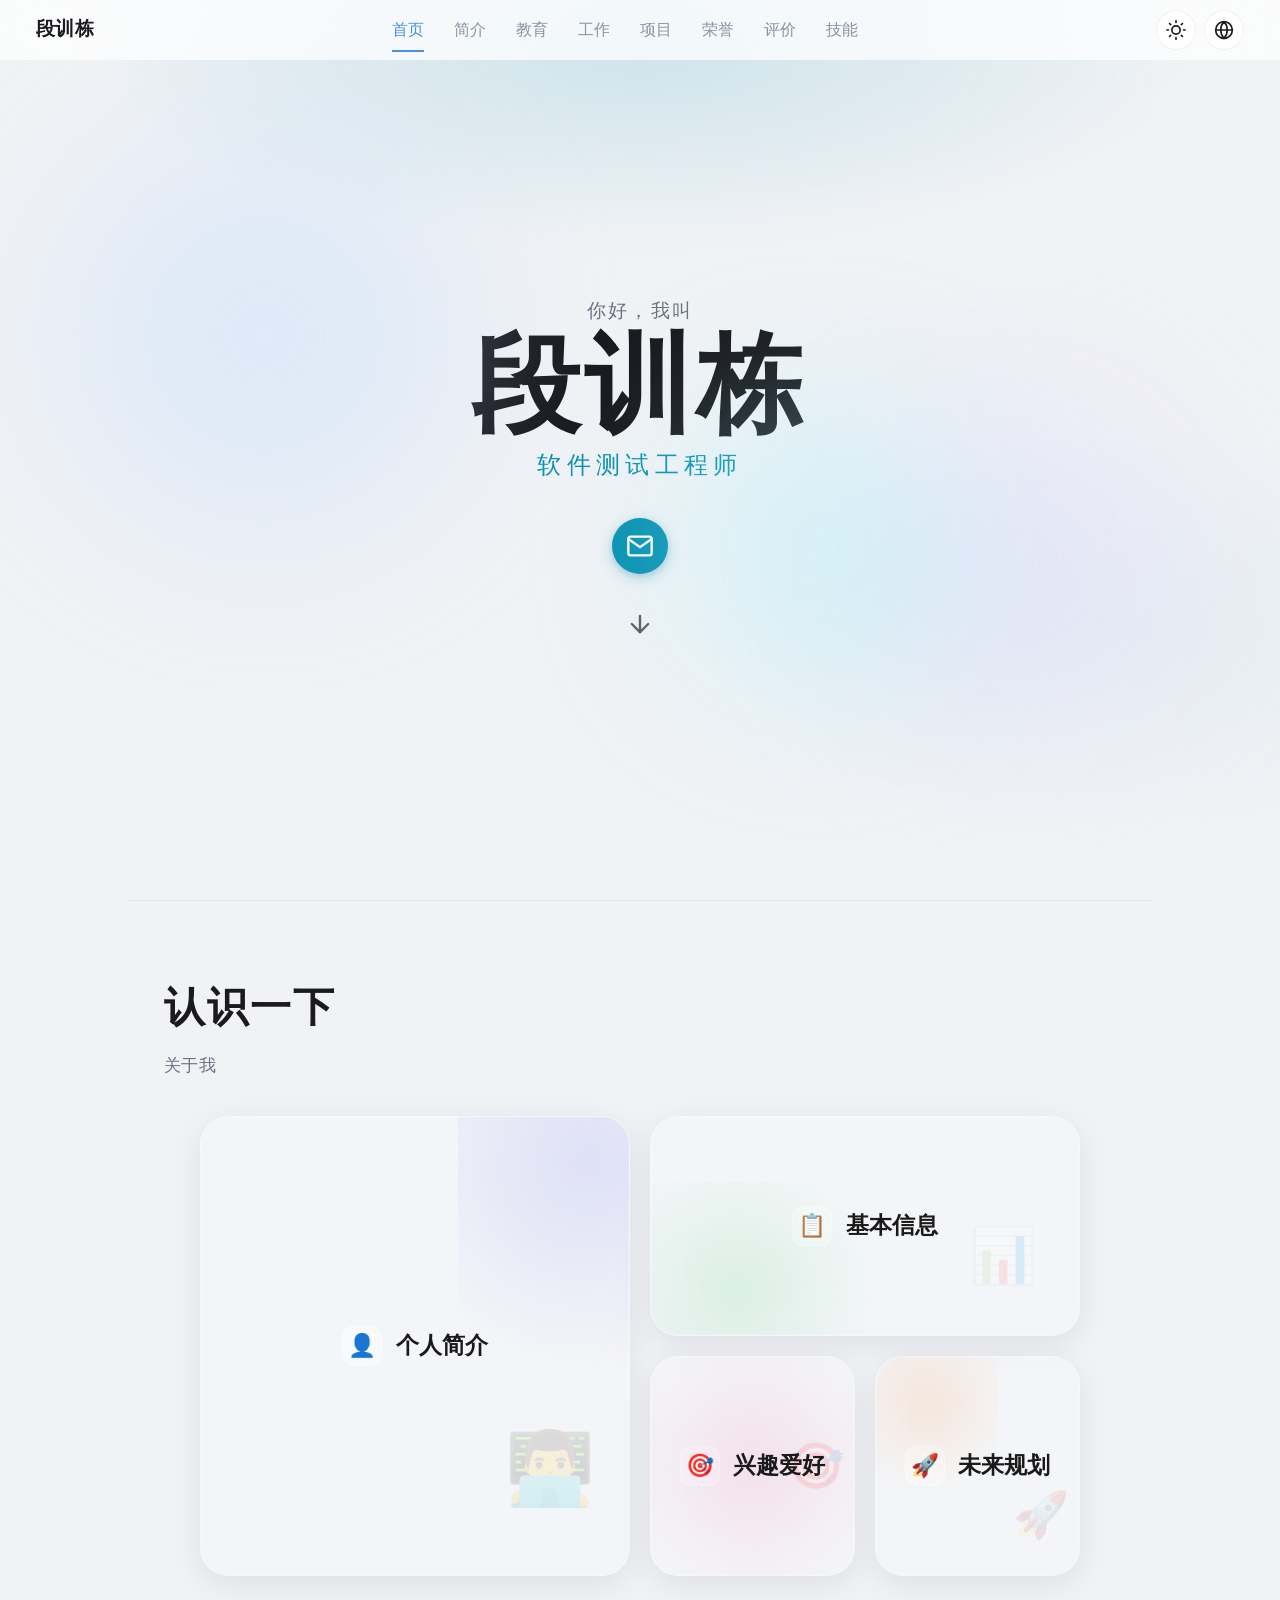
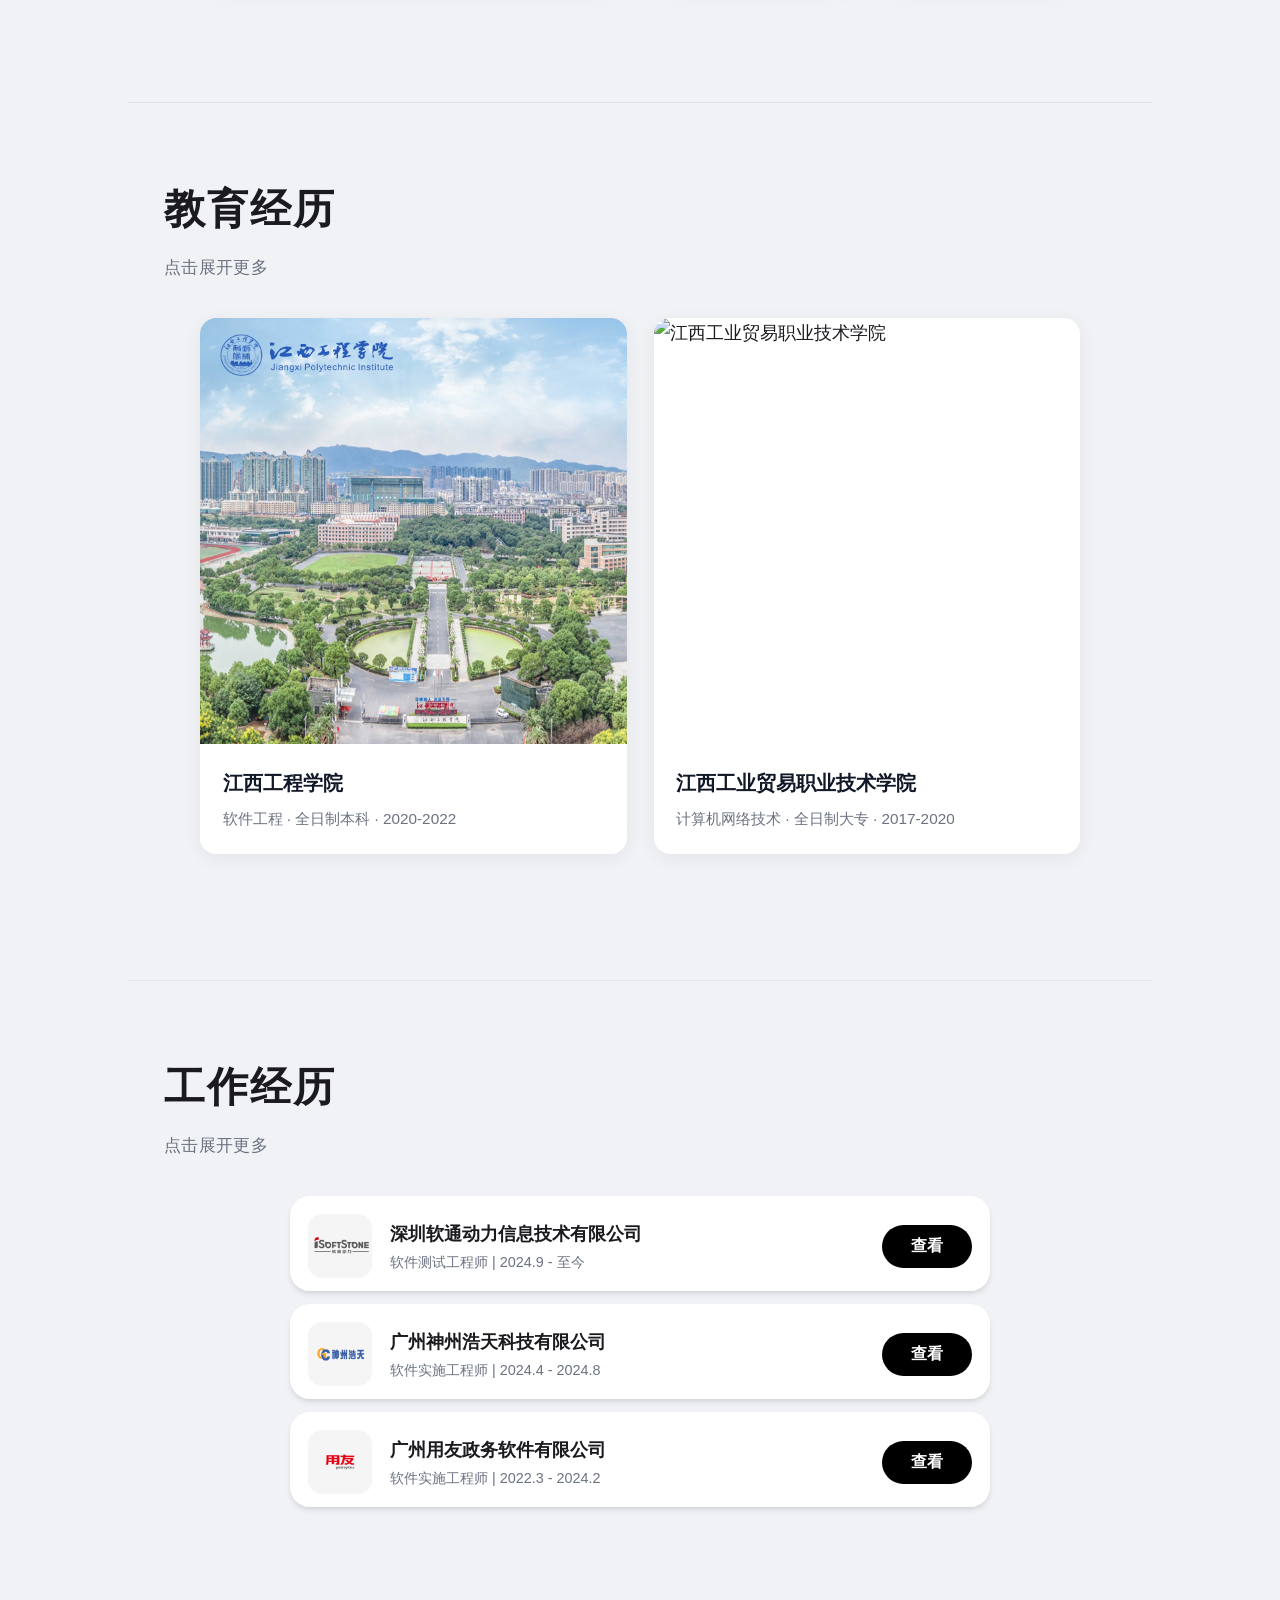
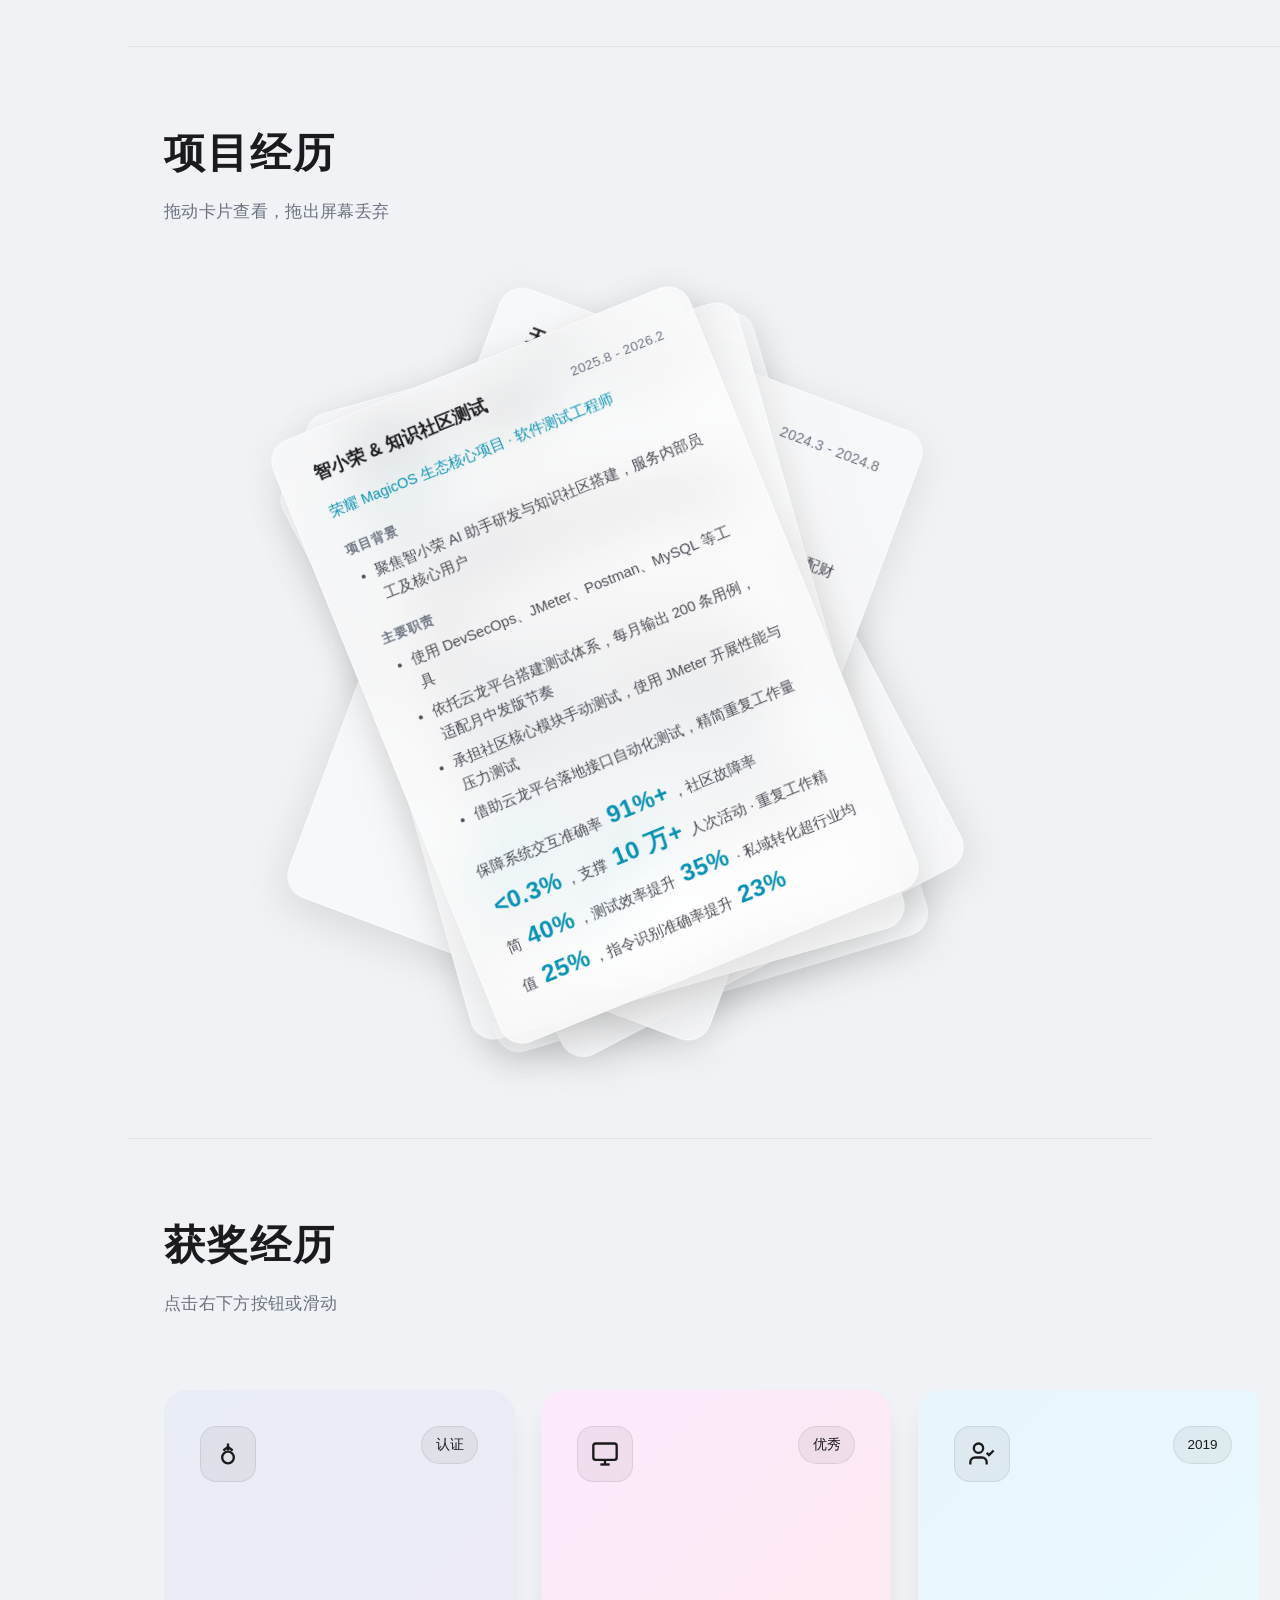
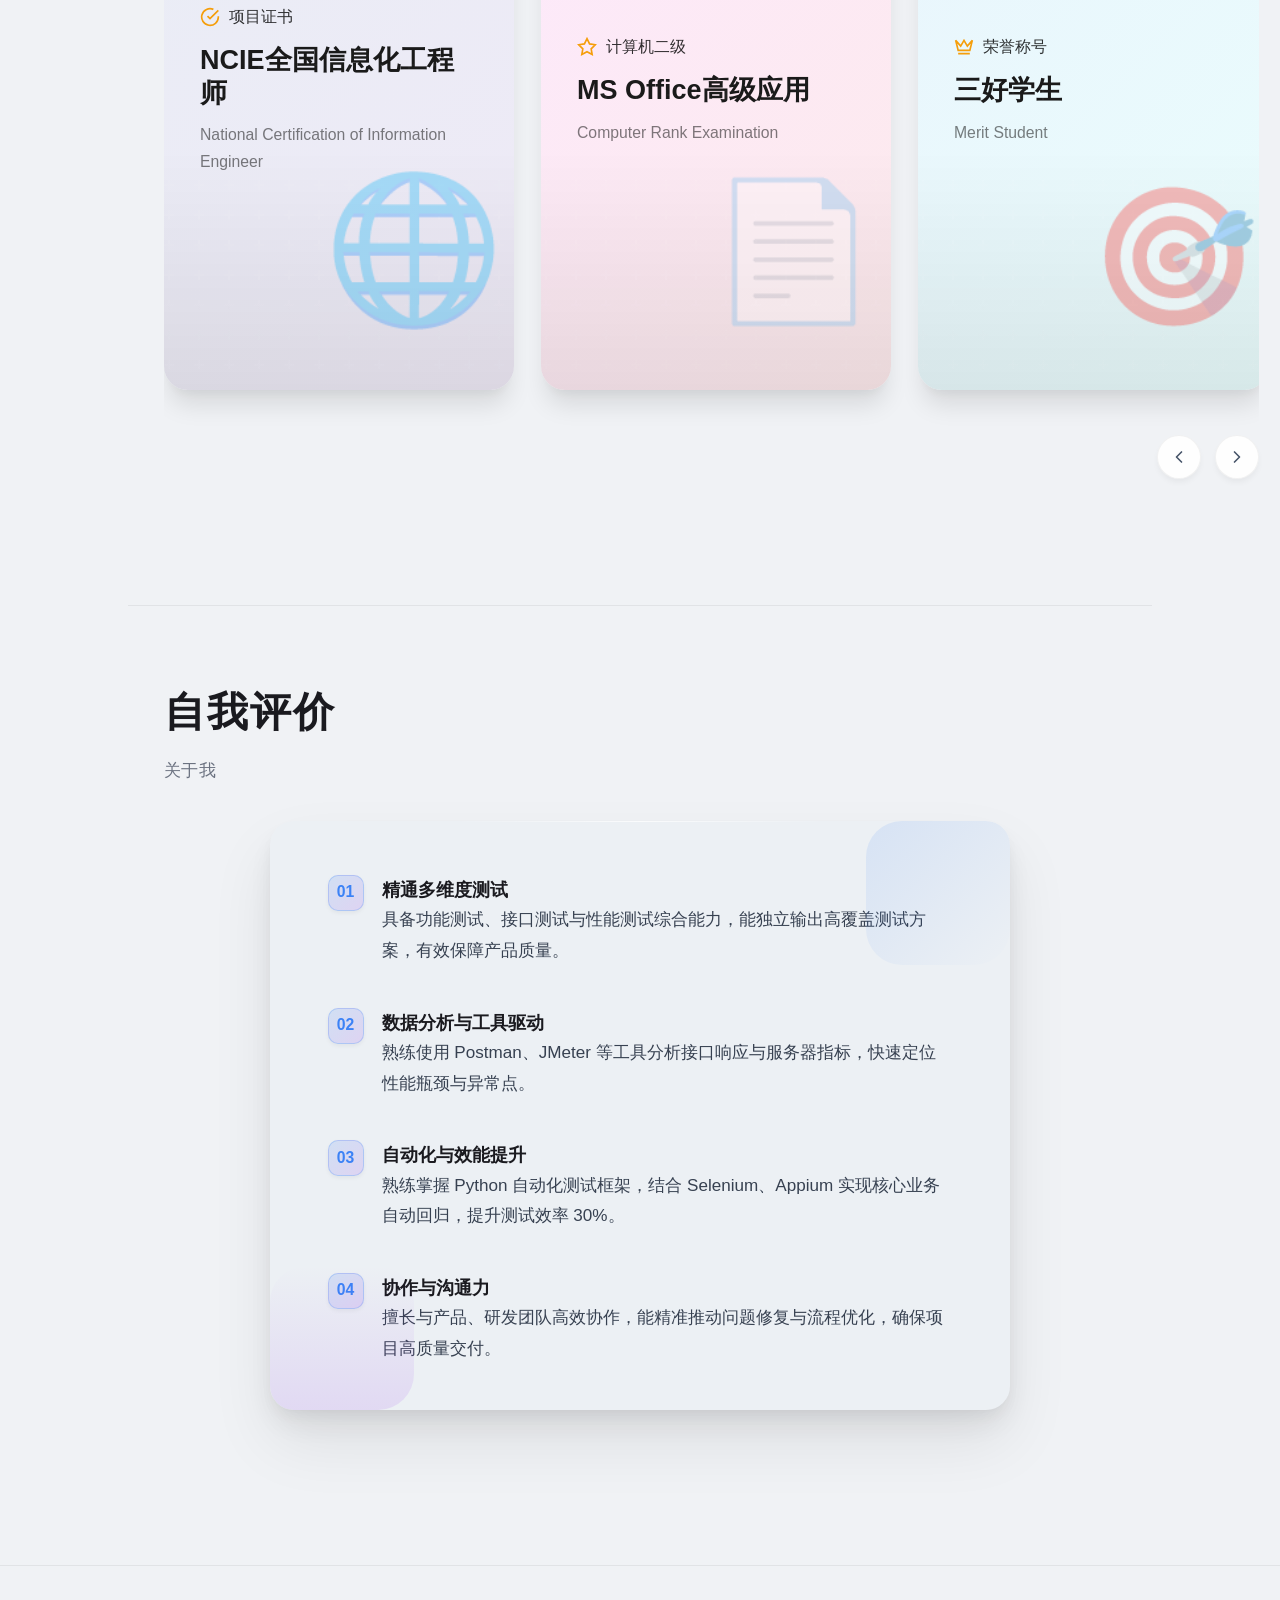
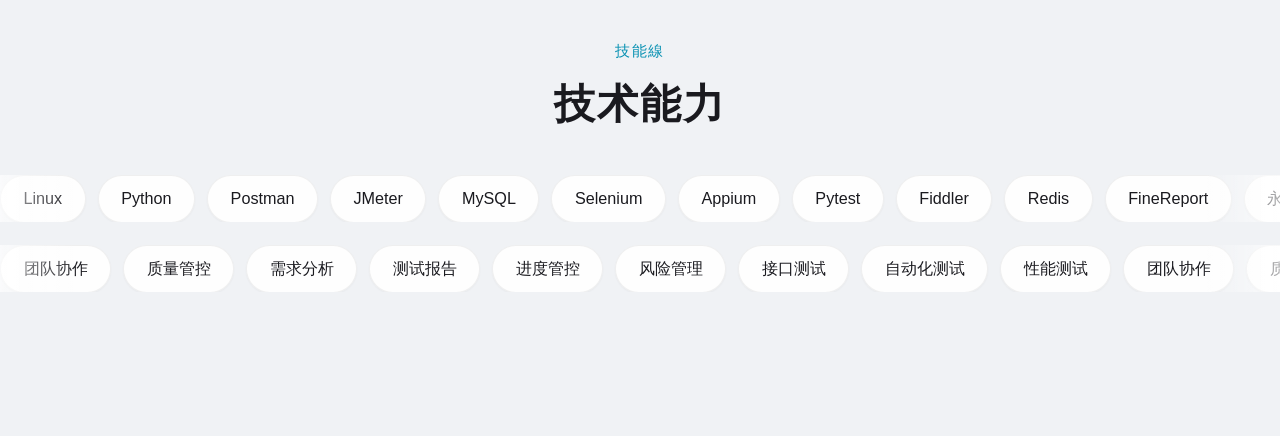
==== commit 74a16f25: "优化" ====
--- a/index.html
+++ b/index.html
@@ -525,7 +525,7 @@
       <div class="awards-layout">
         <div class="awards-carousel-wrapper">
           <div class="awards-carousel" id="awardsCarousel">
-            <!-- Card 1: 网页设计大赛 -->
+            <!-- Card 1: NCIE证书 -->
             <div class="awards-card-wrapper">
               <div class="awards-card" data-gradient="1">
                 <div class="awards-card-bg awards-gradient-1"></div>
@@ -533,6 +533,98 @@
                 <div class="awards-card-content">
                   <div class="awards-card-header">
                     <div class="awards-icon-box">
+                      <svg xmlns="http://www.w3.org/2000/svg" viewBox="0 0 24 24" fill="none" stroke="currentColor" stroke-width="2"><circle cx="12" cy="15" r="5"></circle><path d="M12 3v6"></path><path d="m8 9 4-3 4 3"></path></svg>
+                    </div>
+                    <span class="awards-year-tag">认证</span>
+                  </div>
+                  <div class="awards-card-body">
+                    <div class="awards-level">
+                      <svg xmlns="http://www.w3.org/2000/svg" viewBox="0 0 24 24" fill="none" stroke="currentColor" stroke-width="2"><path d="M22 11.08V12a10 10 0 1 1-5.93-9.14"></path><polyline points="22 4 12 14.01 9 11.01"></polyline></svg>
+                      <span>项目证书</span>
+                    </div>
+                    <h3 class="awards-card-title">NCIE全国信息化工程师</h3>
+                    <p class="awards-card-subtitle">National Certification of Information Engineer</p>
+                  </div>
+                </div>
+              </div>
+            </div>
+            <!-- Card 2: Office二级证书 -->
+            <div class="awards-card-wrapper">
+              <div class="awards-card" data-gradient="2">
+                <div class="awards-card-bg awards-gradient-2"></div>
+                <div class="awards-card-pattern"></div>
+                <div class="awards-card-content">
+                  <div class="awards-card-header">
+                    <div class="awards-icon-box">
+                      <svg xmlns="http://www.w3.org/2000/svg" viewBox="0 0 24 24" fill="none" stroke="currentColor" stroke-width="2"><rect x="2" y="3" width="20" height="14" rx="2" ry="2"></rect><line x1="8" y1="21" x2="16" y2="21"></line><line x1="12" y1="17" x2="12" y2="21"></line></svg>
+                    </div>
+                    <span class="awards-year-tag">优秀</span>
+                  </div>
+                  <div class="awards-card-body">
+                    <div class="awards-level">
+                      <svg xmlns="http://www.w3.org/2000/svg" viewBox="0 0 24 24" fill="none" stroke="currentColor" stroke-width="2"><polygon points="12 2 15.09 8.26 22 9.27 17 14.14 18.18 21.02 12 17.77 5.82 21.02 7 14.14 2 9.27 8.91 8.26 12 2"></polygon></svg>
+                      <span>计算机二级</span>
+                    </div>
+                    <h3 class="awards-card-title">MS Office高级应用</h3>
+                    <p class="awards-card-subtitle">Computer Rank Examination</p>
+                  </div>
+                </div>
+              </div>
+            </div>
+            <!-- Card 3: 三好学生 -->
+            <div class="awards-card-wrapper">
+              <div class="awards-card" data-gradient="3">
+                <div class="awards-card-bg awards-gradient-3"></div>
+                <div class="awards-card-pattern"></div>
+                <div class="awards-card-content">
+                  <div class="awards-card-header">
+                    <div class="awards-icon-box">
+                      <svg xmlns="http://www.w3.org/2000/svg" viewBox="0 0 24 24" fill="none" stroke="currentColor" stroke-width="2"><path d="M16 21v-2a4 4 0 0 0-4-4H6a4 4 0 0 0-4 4v2"></path><circle cx="9" cy="7" r="4"></circle><polyline points="16 11 18 13 22 9"></polyline></svg>
+                    </div>
+                    <span class="awards-year-tag">2019</span>
+                  </div>
+                  <div class="awards-card-body">
+                    <div class="awards-level">
+                      <svg xmlns="http://www.w3.org/2000/svg" viewBox="0 0 24 24" fill="none" stroke="currentColor" stroke-width="2"><path d="m2 4 3 12h14l3-12-6 7-4-7-4 7-6-7zm3 16h14"></path></svg>
+                      <span>荣誉称号</span>
+                    </div>
+                    <h3 class="awards-card-title">三好学生</h3>
+                    <p class="awards-card-subtitle">Merit Student</p>
+                  </div>
+                </div>
+              </div>
+            </div>
+            <!-- Card 4: 三等奖学金 -->
+            <div class="awards-card-wrapper">
+              <div class="awards-card" data-gradient="4">
+                <div class="awards-card-bg awards-gradient-4"></div>
+                <div class="awards-card-pattern"></div>
+                <div class="awards-card-content">
+                  <div class="awards-card-header">
+                    <div class="awards-icon-box">
+                      <svg xmlns="http://www.w3.org/2000/svg" viewBox="0 0 24 24" fill="none" stroke="currentColor" stroke-width="2"><rect x="2" y="6" width="20" height="12" rx="2"></rect><circle cx="12" cy="12" r="2"></circle><path d="M6 12h.01M18 12h.01"></path></svg>
+                    </div>
+                    <span class="awards-year-tag">×2次</span>
+                  </div>
+                  <div class="awards-card-body">
+                    <div class="awards-level">
+                      <svg xmlns="http://www.w3.org/2000/svg" viewBox="0 0 24 24" fill="none" stroke="currentColor" stroke-width="2"><path d="M22 10v6M2 10l10-5 10 5-10 5z"></path><path d="M6 12v5c3 3 9 3 12 0v-5"></path></svg>
+                      <span>2018-2019学年</span>
+                    </div>
+                    <h3 class="awards-card-title">三等奖学金</h3>
+                    <p class="awards-card-subtitle">Third-class Scholarship</p>
+                  </div>
+                </div>
+              </div>
+            </div>
+            <!-- Card 5: 网页设计大赛 -->
+            <div class="awards-card-wrapper">
+              <div class="awards-card" data-gradient="5">
+                <div class="awards-card-bg awards-gradient-5"></div>
+                <div class="awards-card-pattern"></div>
+                <div class="awards-card-content">
+                  <div class="awards-card-header">
+                    <div class="awards-icon-box">
                       <svg xmlns="http://www.w3.org/2000/svg" viewBox="0 0 24 24" fill="none" stroke="currentColor" stroke-width="2"><circle cx="12" cy="12" r="10"></circle><line x1="2" y1="12" x2="22" y2="12"></line><path d="M12 2a15.3 15.3 0 0 1 4 10 15.3 15.3 0 0 1-4 10 15.3 15.3 0 0 1-4-10 15.3 15.3 0 0 1 4-10z"></path></svg>
                     </div>
                     <span class="awards-year-tag">2018</span>
@@ -548,10 +640,10 @@
                 </div>
               </div>
             </div>
-            <!-- Card 2: 简历设计大赛 -->
-            <div class="awards-card-wrapper">
-              <div class="awards-card" data-gradient="2">
-                <div class="awards-card-bg awards-gradient-2"></div>
+            <!-- Card 6: 简历设计大赛 -->
+            <div class="awards-card-wrapper">
+              <div class="awards-card" data-gradient="6">
+                <div class="awards-card-bg awards-gradient-6"></div>
                 <div class="awards-card-pattern"></div>
                 <div class="awards-card-content">
                   <div class="awards-card-header">
@@ -571,10 +663,10 @@
                 </div>
               </div>
             </div>
-            <!-- Card 3: 职业规划 -->
-            <div class="awards-card-wrapper">
-              <div class="awards-card" data-gradient="3">
-                <div class="awards-card-bg awards-gradient-3"></div>
+            <!-- Card 7: 职业规划 -->
+            <div class="awards-card-wrapper">
+              <div class="awards-card" data-gradient="7">
+                <div class="awards-card-bg awards-gradient-7"></div>
                 <div class="awards-card-pattern"></div>
                 <div class="awards-card-content">
                   <div class="awards-card-header">
@@ -594,10 +686,10 @@
                 </div>
               </div>
             </div>
-            <!-- Card 4: Photoshop设计 -->
-            <div class="awards-card-wrapper">
-              <div class="awards-card" data-gradient="4">
-                <div class="awards-card-bg awards-gradient-4"></div>
+            <!-- Card 8: Photoshop设计 -->
+            <div class="awards-card-wrapper">
+              <div class="awards-card" data-gradient="8">
+                <div class="awards-card-bg awards-gradient-8"></div>
                 <div class="awards-card-pattern"></div>
                 <div class="awards-card-content">
                   <div class="awards-card-header">
@@ -617,10 +709,10 @@
                 </div>
               </div>
             </div>
-            <!-- Card 5: 互联网+竞赛 -->
-            <div class="awards-card-wrapper">
-              <div class="awards-card" data-gradient="5">
-                <div class="awards-card-bg awards-gradient-5"></div>
+            <!-- Card 9: 互联网+竞赛 -->
+            <div class="awards-card-wrapper">
+              <div class="awards-card" data-gradient="9">
+                <div class="awards-card-bg awards-gradient-9"></div>
                 <div class="awards-card-pattern"></div>
                 <div class="awards-card-content">
                   <div class="awards-card-header">
@@ -640,10 +732,10 @@
                 </div>
               </div>
             </div>
-            <!-- Card 6: 数字影视制作 -->
-            <div class="awards-card-wrapper">
-              <div class="awards-card" data-gradient="6">
-                <div class="awards-card-bg awards-gradient-6"></div>
+            <!-- Card 10: 数字影视制作 -->
+            <div class="awards-card-wrapper">
+              <div class="awards-card" data-gradient="10">
+                <div class="awards-card-bg awards-gradient-10"></div>
                 <div class="awards-card-pattern"></div>
                 <div class="awards-card-content">
                   <div class="awards-card-header">
@@ -663,33 +755,10 @@
                 </div>
               </div>
             </div>
-            <!-- Card 7: NCIE证书 -->
-            <div class="awards-card-wrapper">
-              <div class="awards-card" data-gradient="7">
-                <div class="awards-card-bg awards-gradient-7"></div>
-                <div class="awards-card-pattern"></div>
-                <div class="awards-card-content">
-                  <div class="awards-card-header">
-                    <div class="awards-icon-box">
-                      <svg xmlns="http://www.w3.org/2000/svg" viewBox="0 0 24 24" fill="none" stroke="currentColor" stroke-width="2"><circle cx="12" cy="15" r="5"></circle><path d="M12 3v6"></path><path d="m8 9 4-3 4 3"></path></svg>
-                    </div>
-                    <span class="awards-year-tag">认证</span>
-                  </div>
-                  <div class="awards-card-body">
-                    <div class="awards-level">
-                      <svg xmlns="http://www.w3.org/2000/svg" viewBox="0 0 24 24" fill="none" stroke="currentColor" stroke-width="2"><path d="M22 11.08V12a10 10 0 1 1-5.93-9.14"></path><polyline points="22 4 12 14.01 9 11.01"></polyline></svg>
-                      <span>项目证书</span>
-                    </div>
-                    <h3 class="awards-card-title">NCIE全国信息化工程师</h3>
-                    <p class="awards-card-subtitle">National Certification of Information Engineer</p>
-                  </div>
-                </div>
-              </div>
-            </div>
-            <!-- Card 8: 网络管理工程师 -->
-            <div class="awards-card-wrapper">
-              <div class="awards-card" data-gradient="8">
-                <div class="awards-card-bg awards-gradient-8"></div>
+            <!-- Card 11: 网络管理工程师 -->
+            <div class="awards-card-wrapper">
+              <div class="awards-card" data-gradient="11">
+                <div class="awards-card-bg awards-gradient-11"></div>
                 <div class="awards-card-pattern"></div>
                 <div class="awards-card-content">
                   <div class="awards-card-header">
@@ -709,56 +778,10 @@
                 </div>
               </div>
             </div>
-            <!-- Card 9: Office二级证书 -->
-            <div class="awards-card-wrapper">
-              <div class="awards-card" data-gradient="9">
-                <div class="awards-card-bg awards-gradient-9"></div>
-                <div class="awards-card-pattern"></div>
-                <div class="awards-card-content">
-                  <div class="awards-card-header">
-                    <div class="awards-icon-box">
-                      <svg xmlns="http://www.w3.org/2000/svg" viewBox="0 0 24 24" fill="none" stroke="currentColor" stroke-width="2"><rect x="2" y="3" width="20" height="14" rx="2" ry="2"></rect><line x1="8" y1="21" x2="16" y2="21"></line><line x1="12" y1="17" x2="12" y2="21"></line></svg>
-                    </div>
-                    <span class="awards-year-tag">优秀</span>
-                  </div>
-                  <div class="awards-card-body">
-                    <div class="awards-level">
-                      <svg xmlns="http://www.w3.org/2000/svg" viewBox="0 0 24 24" fill="none" stroke="currentColor" stroke-width="2"><polygon points="12 2 15.09 8.26 22 9.27 17 14.14 18.18 21.02 12 17.77 5.82 21.02 7 14.14 2 9.27 8.91 8.26 12 2"></polygon></svg>
-                      <span>计算机二级</span>
-                    </div>
-                    <h3 class="awards-card-title">MS Office高级应用</h3>
-                    <p class="awards-card-subtitle">Computer Rank Examination</p>
-                  </div>
-                </div>
-              </div>
-            </div>
-            <!-- Card 10: 三等奖学金 -->
-            <div class="awards-card-wrapper">
-              <div class="awards-card" data-gradient="10">
-                <div class="awards-card-bg awards-gradient-10"></div>
-                <div class="awards-card-pattern"></div>
-                <div class="awards-card-content">
-                  <div class="awards-card-header">
-                    <div class="awards-icon-box">
-                      <svg xmlns="http://www.w3.org/2000/svg" viewBox="0 0 24 24" fill="none" stroke="currentColor" stroke-width="2"><rect x="2" y="6" width="20" height="12" rx="2"></rect><circle cx="12" cy="12" r="2"></circle><path d="M6 12h.01M18 12h.01"></path></svg>
-                    </div>
-                    <span class="awards-year-tag">×2次</span>
-                  </div>
-                  <div class="awards-card-body">
-                    <div class="awards-level">
-                      <svg xmlns="http://www.w3.org/2000/svg" viewBox="0 0 24 24" fill="none" stroke="currentColor" stroke-width="2"><path d="M22 10v6M2 10l10-5 10 5-10 5z"></path><path d="M6 12v5c3 3 9 3 12 0v-5"></path></svg>
-                      <span>2018-2019学年</span>
-                    </div>
-                    <h3 class="awards-card-title">三等奖学金</h3>
-                    <p class="awards-card-subtitle">Third-class Scholarship</p>
-                  </div>
-                </div>
-              </div>
-            </div>
-            <!-- Card 11: 微团课大赛 -->
-            <div class="awards-card-wrapper">
-              <div class="awards-card" data-gradient="11">
-                <div class="awards-card-bg awards-gradient-11"></div>
+            <!-- Card 12: 微团课大赛 -->
+            <div class="awards-card-wrapper">
+              <div class="awards-card" data-gradient="12">
+                <div class="awards-card-bg awards-gradient-12"></div>
                 <div class="awards-card-pattern"></div>
                 <div class="awards-card-content">
                   <div class="awards-card-header">
@@ -778,10 +801,10 @@
                 </div>
               </div>
             </div>
-            <!-- Card 12: 优秀团干 -->
-            <div class="awards-card-wrapper">
-              <div class="awards-card" data-gradient="12">
-                <div class="awards-card-bg awards-gradient-12"></div>
+            <!-- Card 13: 优秀团干 -->
+            <div class="awards-card-wrapper">
+              <div class="awards-card" data-gradient="13">
+                <div class="awards-card-bg awards-gradient-13"></div>
                 <div class="awards-card-pattern"></div>
                 <div class="awards-card-content">
                   <div class="awards-card-header">
@@ -797,29 +820,6 @@
                     </div>
                     <h3 class="awards-card-title">优秀团干</h3>
                     <p class="awards-card-subtitle">Outstanding League Cadre</p>
-                  </div>
-                </div>
-              </div>
-            </div>
-            <!-- Card 13: 三好学生 -->
-            <div class="awards-card-wrapper">
-              <div class="awards-card" data-gradient="13">
-                <div class="awards-card-bg awards-gradient-13"></div>
-                <div class="awards-card-pattern"></div>
-                <div class="awards-card-content">
-                  <div class="awards-card-header">
-                    <div class="awards-icon-box">
-                      <svg xmlns="http://www.w3.org/2000/svg" viewBox="0 0 24 24" fill="none" stroke="currentColor" stroke-width="2"><path d="M16 21v-2a4 4 0 0 0-4-4H6a4 4 0 0 0-4 4v2"></path><circle cx="9" cy="7" r="4"></circle><polyline points="16 11 18 13 22 9"></polyline></svg>
-                    </div>
-                    <span class="awards-year-tag">2019</span>
-                  </div>
-                  <div class="awards-card-body">
-                    <div class="awards-level">
-                      <svg xmlns="http://www.w3.org/2000/svg" viewBox="0 0 24 24" fill="none" stroke="currentColor" stroke-width="2"><path d="m2 4 3 12h14l3-12-6 7-4-7-4 7-6-7zm3 16h14"></path></svg>
-                      <span>荣誉称号</span>
-                    </div>
-                    <h3 class="awards-card-title">三好学生</h3>
-                    <p class="awards-card-subtitle">Merit Student</p>
                   </div>
                 </div>
               </div>
--- a/static/css/style.css
+++ b/static/css/style.css
@@ -536,6 +536,7 @@
     }
 
     .card-container:hover .main-card {
+      transform: translateY(-8px);
       box-shadow:
         0 4px 8px rgba(0, 0, 0, 0.03),
         0 12px 24px rgba(0, 0, 0, 0.05),
@@ -613,8 +614,9 @@
     }
 
     .skill-item:hover {
-      transform: translateX(4px);
+      transform: translateY(-4px);
       background-color: rgba(255, 255, 255, 0.5);
+      box-shadow: 0 8px 24px rgba(0, 0, 0, 0.1);
     }
 
     /* 序号样式 */
@@ -726,16 +728,23 @@
       position: relative;
       border-radius: 28px;
       overflow: hidden;
-      background: #fff;
       cursor: pointer;
-      border: 1px solid #e5e7eb;
+      /* 透明玻璃质感 */
+      background: rgba(255, 255, 255, 0.12);
+      backdrop-filter: blur(20px);
+      -webkit-backdrop-filter: blur(20px);
+      border: 1px solid rgba(255, 255, 255, 0.25);
+      box-shadow: 0 8px 32px rgba(0, 0, 0, 0.08),
+                  inset 0 0 0 1px rgba(255, 255, 255, 0.15);
       transition: transform 0.3s var(--ease-out-expo), box-shadow 0.3s var(--ease-out-expo);
       z-index: 10;
     }
 
     [data-theme="dark"] .about-grid-item {
-      background: #1e1e23;
-      border-color: rgba(255,255,255,0.1);
+      background: rgba(0, 0, 0, 0.2);
+      border-color: rgba(255, 255, 255, 0.12);
+      box-shadow: 0 8px 32px rgba(0, 0, 0, 0.2),
+                  inset 0 0 0 1px rgba(255, 255, 255, 0.08);
     }
 
     .about-item-1 { grid-column: span 2; grid-row: span 2; }
@@ -752,29 +761,163 @@
     .about-card-bg {
       position: absolute;
       inset: 0;
-      background: rgba(255, 255, 255, 0.03);
+      /* 透明玻璃质感背景 */
+      background: rgba(255, 255, 255, 0.08);
       backdrop-filter: blur(20px);
       -webkit-backdrop-filter: blur(20px);
-      border: 1px solid rgba(255, 255, 255, 0.08);
+      border: 1px solid rgba(255, 255, 255, 0.2);
       transition: all 0.6s var(--ease-out-expo);
     }
 
+    [data-theme="dark"] .about-card-bg {
+      background: rgba(0, 0, 0, 0.15);
+      border-color: rgba(255, 255, 255, 0.1);
+    }
+
     .about-grid-item:hover .about-card-bg {
-      background: rgba(255, 255, 255, 0.06);
+      background: rgba(255, 255, 255, 0.15);
+      border-color: rgba(255, 255, 255, 0.3);
+    }
+
+    [data-theme="dark"] .about-grid-item:hover .about-card-bg {
+      background: rgba(0, 0, 0, 0.25);
       border-color: rgba(255, 255, 255, 0.15);
+    }
+
+    /* 卡片装饰图案 */
+    .about-item-1::before {
+      content: '';
+      position: absolute;
+      top: -50%;
+      right: -20%;
+      width: 60%;
+      height: 120%;
+      background: radial-gradient(circle, rgba(99, 102, 241, 0.15) 0%, transparent 70%);
+      pointer-events: none;
+      z-index: 1;
+    }
+
+    .about-item-2::before {
+      content: '';
+      position: absolute;
+      bottom: -30%;
+      left: -20%;
+      width: 80%;
+      height: 100%;
+      background: radial-gradient(circle, rgba(34, 197, 94, 0.12) 0%, transparent 70%);
+      pointer-events: none;
+      z-index: 1;
+    }
+
+    .about-item-3::before {
+      content: '';
+      position: absolute;
+      top: 50%;
+      left: 50%;
+      transform: translate(-50%, -50%);
+      width: 150%;
+      height: 150%;
+      background: radial-gradient(circle, rgba(236, 72, 153, 0.12) 0%, transparent 60%);
+      pointer-events: none;
+      z-index: 1;
+    }
+
+    .about-item-4::before {
+      content: '';
+      position: absolute;
+      top: -30%;
+      left: -10%;
+      width: 70%;
+      height: 100%;
+      background: radial-gradient(circle, rgba(249, 115, 22, 0.12) 0%, transparent 70%);
+      pointer-events: none;
+      z-index: 1;
+    }
+
+    /* 卡片装饰图标 */
+    .about-item-1::after {
+      content: '👨‍💻';
+      position: absolute;
+      bottom: 10%;
+      right: 8%;
+      font-size: 4rem;
+      opacity: 0.15;
+      pointer-events: none;
+      z-index: 1;
+    }
+
+    .about-item-2::after {
+      content: '📊';
+      position: absolute;
+      bottom: 15%;
+      right: 10%;
+      font-size: 3rem;
+      opacity: 0.12;
+      pointer-events: none;
+      z-index: 1;
+    }
+
+    .about-item-3::after {
+      content: '🎯';
+      position: absolute;
+      top: 50%;
+      right: 5%;
+      transform: translateY(-50%);
+      font-size: 2.5rem;
+      opacity: 0.12;
+      pointer-events: none;
+      z-index: 1;
+    }
+
+    .about-item-4::after {
+      content: '🚀';
+      position: absolute;
+      bottom: 10%;
+      right: 5%;
+      font-size: 2.5rem;
+      opacity: 0.12;
+      pointer-events: none;
+      z-index: 1;
+    }
+
+    [data-theme="dark"] .about-item-1::after,
+    [data-theme="dark"] .about-item-2::after,
+    [data-theme="dark"] .about-item-3::after,
+    [data-theme="dark"] .about-item-4::after {
+      opacity: 0.08;
+    }
+
+    /* 卡片悬浮上浮动效 */
+    .about-grid-item:hover {
+      transform: translateY(-8px);
+      box-shadow: 0 16px 48px rgba(0, 0, 0, 0.15),
+                  inset 0 0 0 1px rgba(255, 255, 255, 0.2);
+    }
+
+    [data-theme="dark"] .about-grid-item:hover {
+      box-shadow: 0 16px 48px rgba(0, 0, 0, 0.35),
+                  inset 0 0 0 1px rgba(255, 255, 255, 0.12);
     }
 
     .about-card-icon {
       width: 40px;
       height: 40px;
       border-radius: 12px;
-      background: rgba(255,255,255,0.2);
+      /* 玻璃质感图标 */
+      background: rgba(255, 255, 255, 0.25);
       backdrop-filter: blur(10px);
+      -webkit-backdrop-filter: blur(10px);
+      border: 1px solid rgba(255, 255, 255, 0.3);
       display: inline-flex;
       align-items: center;
       justify-content: center;
       font-size: 1.25rem;
       margin-right: 0.75rem;
+    }
+
+    [data-theme="dark"] .about-card-icon {
+      background: rgba(0, 0, 0, 0.3);
+      border-color: rgba(255, 255, 255, 0.15);
     }
 
     .about-card-title {
@@ -788,6 +931,10 @@
       font-weight: 700;
       z-index: 5;
       transition: opacity 0.3s;
+    }
+
+    [data-theme="dark"] .about-card-title {
+      color: #ffffff;
     }
 
     .about-card-detail {
@@ -802,12 +949,16 @@
       max-height: 100%;
     }
 
+    [data-theme="dark"] .about-card-detail {
+      color: #ffffff;
+    }
+
     .about-grid-item.active {
       position: fixed !important;
       z-index: 1000 !important;
       cursor: default;
       box-shadow: 0 40px 100px rgba(0,0,0,0.5);
-      width: 750px !important;
+      width: 900px !important;
       height: auto !important;
       min-height: 500px;
       max-height: 90vh;
@@ -902,7 +1053,8 @@
 
     .about-tag:hover {
       background: rgba(0,0,0,0.08);
-      transform: translateY(-2px);
+      transform: translateY(-3px);
+      box-shadow: 0 4px 12px rgba(0, 0, 0, 0.1);
     }
 
     .about-info-box {
@@ -968,7 +1120,8 @@
 
     .about-hobby-tag:hover {
       background: rgba(0,0,0,0.08);
-      transform: translateY(-2px);
+      transform: translateY(-3px);
+      box-shadow: 0 4px 12px rgba(0, 0, 0, 0.1);
     }
 
     .about-quote {
@@ -997,6 +1150,8 @@
 
     .about-plan-item:hover {
       background: rgba(0,0,0,0.05);
+      transform: translateY(-3px);
+      box-shadow: 0 4px 12px rgba(0, 0, 0, 0.08);
     }
 
     .about-plan-num {
@@ -1034,8 +1189,12 @@
     @media (max-width: 768px) {
       .about-grid-container { display: flex; flex-direction: column; }
       .about-grid-item { height: 180px; }
-      .about-grid-item.active { width: 90% !important; height: auto !important; min-height: 400px; }
+      .about-grid-item.active { width: 95% !important; height: auto !important; min-height: 400px; }
       .about-hobby-grid { grid-template-columns: repeat(2, 1fr); }
+      .about-plan-list { gap: 0.8rem; }
+      .about-plan-item { padding: 1rem; gap: 1rem; }
+      .about-plan-item h4 { font-size: 0.8rem; }
+      .about-plan-item p { font-size: 0.7rem; line-height: 1; }
     }
 
     /* ===== 获奖经历（awards）：轮播卡片 ===== */
@@ -1111,13 +1270,13 @@
 
     .awards-card-wrapper {
       flex: none;
-      width: 380px;
+      width: 350px;
       scroll-snap-align: center;
     }
 
     .awards-card {
       position: relative;
-      height: 650px;
+      height: 600px;
       border-radius: 24px;
       overflow: hidden;
       cursor: pointer;
@@ -1126,7 +1285,7 @@
     }
 
     .awards-card:hover {
-      transform: translateY(-8px) scale(1.02);
+      transform: translateY(-10px) scale(1.02);
       box-shadow: 0 25px 50px -12px rgba(0, 0, 0, 0.25);
     }
 
@@ -1141,6 +1300,197 @@
       inset: 0;
       opacity: 0.1;
       background-image: url("data:image/svg+xml,%3Csvg width='60' height='60' viewBox='0 0 60 60' xmlns='http://www.w3.org/2000/svg'%3E%3Cg fill='none' fill-rule='evenodd'%3E%3Cg fill='%23ffffff' fill-opacity='0.4'%3E%3Cpath d='M36 34v-4h-2v4h-4v2h4v4h2v-4h4v-2h-4zm0-30V0h-2v4h-4v2h4v4h2V6h4V4h-4zM6 34v-4H4v4H0v2h4v4h2v-4h4v-2H6zM6 4V0H4v4H0v2h4v4h2V6h4V4H6z'/%3E%3C/g%3E%3C/g%3E%3C/svg%3E");
+      z-index: 1;
+    }
+
+    /* 卡片底部渐变遮罩 */
+    .awards-card::after {
+      content: '';
+      position: absolute;
+      bottom: 0;
+      left: 0;
+      right: 0;
+      height: 40%;
+      background: linear-gradient(to top, rgba(0, 0, 0, 0.08) 0%, transparent 100%);
+      pointer-events: none;
+      z-index: 2;
+    }
+
+    /* 每张卡片的独特装饰图标 - 放在右下角 */
+    .awards-card[data-gradient="1"]::before {
+      content: '🌐';
+      position: absolute;
+      bottom: 3%;
+      right: 3%;
+      font-size: 8rem;
+      opacity: 0.3;
+      pointer-events: none;
+      z-index: 5;
+    }
+
+    .awards-card[data-gradient="2"]::before {
+      content: '📄';
+      position: absolute;
+      bottom: 4%;
+      right: 4%;
+      font-size: 7.5rem;
+      opacity: 0.3;
+      pointer-events: none;
+      z-index: 5;
+    }
+
+    .awards-card[data-gradient="3"]::before {
+      content: '🎯';
+      position: absolute;
+      bottom: 3%;
+      right: 3%;
+      font-size: 7.5rem;
+      opacity: 0.3;
+      pointer-events: none;
+      z-index: 5;
+    }
+
+    .awards-card[data-gradient="4"]::before {
+      content: '🎨';
+      position: absolute;
+      bottom: 4%;
+      right: 4%;
+      font-size: 7.5rem;
+      opacity: 0.3;
+      pointer-events: none;
+      z-index: 5;
+    }
+
+    .awards-card[data-gradient="5"]::before {
+      content: '💡';
+      position: absolute;
+      bottom: 3%;
+      right: 3%;
+      font-size: 7.5rem;
+      opacity: 0.3;
+      pointer-events: none;
+      z-index: 5;
+    }
+
+    .awards-card[data-gradient="6"]::before {
+      content: '🏆';
+      position: absolute;
+      bottom: 4%;
+      right: 4%;
+      font-size: 7.5rem;
+      opacity: 0.3;
+      pointer-events: none;
+      z-index: 5;
+    }
+
+    .awards-card[data-gradient="7"]::before {
+      content: '⭐';
+      position: absolute;
+      bottom: 3%;
+      right: 3%;
+      font-size: 7.5rem;
+      opacity: 0.3;
+      pointer-events: none;
+      z-index: 5;
+    }
+
+    .awards-card[data-gradient="8"]::before {
+      content: '🏅';
+      position: absolute;
+      bottom: 4%;
+      right: 4%;
+      font-size: 7.5rem;
+      opacity: 0.3;
+      pointer-events: none;
+      z-index: 5;
+    }
+
+    .awards-card[data-gradient="9"]::before {
+      content: '🎪';
+      position: absolute;
+      bottom: 3%;
+      right: 3%;
+      font-size: 7.5rem;
+      opacity: 0.3;
+      pointer-events: none;
+      z-index: 5;
+    }
+
+    .awards-card[data-gradient="10"]::before {
+      content: '🌟';
+      position: absolute;
+      bottom: 4%;
+      right: 4%;
+      font-size: 7.5rem;
+      opacity: 0.3;
+      pointer-events: none;
+      z-index: 5;
+    }
+
+    .awards-card[data-gradient="11"]::before {
+      content: '🎤';
+      position: absolute;
+      bottom: 3%;
+      right: 3%;
+      font-size: 7.5rem;
+      opacity: 0.3;
+      pointer-events: none;
+      z-index: 5;
+    }
+
+    .awards-card[data-gradient="12"]::before {
+      content: '📚';
+      position: absolute;
+      bottom: 4%;
+      right: 4%;
+      font-size: 7.5rem;
+      opacity: 0.3;
+      pointer-events: none;
+      z-index: 5;
+    }
+
+    .awards-card[data-gradient="13"]::before {
+      content: '🔬';
+      position: absolute;
+      bottom: 3%;
+      right: 3%;
+      font-size: 7.5rem;
+      opacity: 0.3;
+      pointer-events: none;
+      z-index: 5;
+    }
+
+    .awards-card[data-gradient="14"]::before {
+      content: '🎪';
+      position: absolute;
+      bottom: 4%;
+      right: 4%;
+      font-size: 7.5rem;
+      opacity: 0.3;
+      pointer-events: none;
+      z-index: 5;
+    }
+
+    .awards-card[data-gradient="15"]::before {
+      content: '🎊';
+      position: absolute;
+      bottom: 3%;
+      right: 3%;
+      font-size: 7.5rem;
+      opacity: 0.3;
+      pointer-events: none;
+      z-index: 5;
+    }
+
+    .awards-card[data-gradient="16"]::before {
+      content: '🎵';
+      position: absolute;
+      bottom: 4%;
+      right: 4%;
+      font-size: 7.5rem;
+      opacity: 0.3;
+      pointer-events: none;
+      z-index: 5;
     }
 
     .awards-card-content {
@@ -1149,11 +1499,15 @@
       padding: 2rem;
       display: flex;
       flex-direction: column;
-      justify-content: space-between;
+      justify-content: center;
       color: #1a1a1a;
     }
 
     .awards-card-header {
+      position: absolute;
+      top: 2rem;
+      left: 2rem;
+      right: 2rem;
       display: flex;
       justify-content: space-between;
       align-items: flex-start;
@@ -1192,6 +1546,7 @@
       display: flex;
       flex-direction: column;
       gap: 0.75rem;
+      text-align: left;
     }
 
     .awards-level {
@@ -1269,8 +1624,9 @@
     }
 
     .eval-item:hover {
-      transform: translateX(4px);
+      transform: translateY(-4px);
       background-color: rgba(255, 255, 255, 0.5);
+      box-shadow: 0 8px 24px rgba(0, 0, 0, 0.1);
     }
 
     .eval-item p {
@@ -1499,10 +1855,11 @@
       transition: background 0.25s ease, box-shadow 0.25s ease, opacity 0.3s ease, transform 0.3s ease, filter 0.3s ease;
       background: transparent;
     }
-    /* 悬浮时：底色 #f0f2f5，无描边 */
+    /* 悬浮时：底色 #f0f2f5，无描边，上浮动效 */
     .work-exp-list-item:hover {
       background: #f0f2f5;
       box-shadow: 0 4px 24px rgba(0, 0, 0, 0.08);
+      transform: translateY(-4px);
     }
     [data-theme="dark"] .work-exp-list-item:hover {
       background: rgba(255, 255, 255, 0.12);
@@ -1976,8 +2333,8 @@
     }
 
     .edu-music-card:hover {
-      transform: translateY(-2px);
-      box-shadow: 0 20px 40px -15px rgba(0, 0, 0, 0.12);
+      transform: translateY(-6px);
+      box-shadow: 0 20px 40px -15px rgba(0, 0, 0, 0.18);
     }
 
     .edu-music-card.is-expanding {
@@ -2142,7 +2499,7 @@
       box-shadow: 0 8px 32px rgba(0, 0, 0, 0.25);
     }
     .work-item:hover {
-      transform: translateY(-2px);
+      transform: translateY(-4px);
       box-shadow: 0 12px 40px rgba(0, 0, 0, 0.08);
     }
     [data-theme="dark"] .work-item:hover {
@@ -2402,8 +2759,8 @@
       box-shadow: 0 8px 32px rgba(0, 0, 0, 0.25);
     }
     .project-item:hover {
-      transform: translateY(-2px);
-      box-shadow: 0 12px 40px rgba(0, 0, 0, 0.08);
+      transform: translateY(-6px);
+      box-shadow: 0 12px 40px rgba(0, 0, 0, 0.15);
     }
     [data-theme="dark"] .project-item:hover {
       box-shadow: 0 12px 40px rgba(0, 0, 0, 0.35);
@@ -2554,7 +2911,7 @@
       transform: rotate(var(--card-rotation, 0deg));
     }
     .draggable-card:hover {
-      transform: rotate(calc(var(--card-rotation, 0deg) + 2deg)) scale(1.04);
+      transform: translateY(-6px) rotate(calc(var(--card-rotation, 0deg) + 2deg)) scale(1.04);
       box-shadow: 0 20px 56px rgba(0, 0, 0, 0.14);
     }
     [data-theme="dark"] .draggable-card:hover {
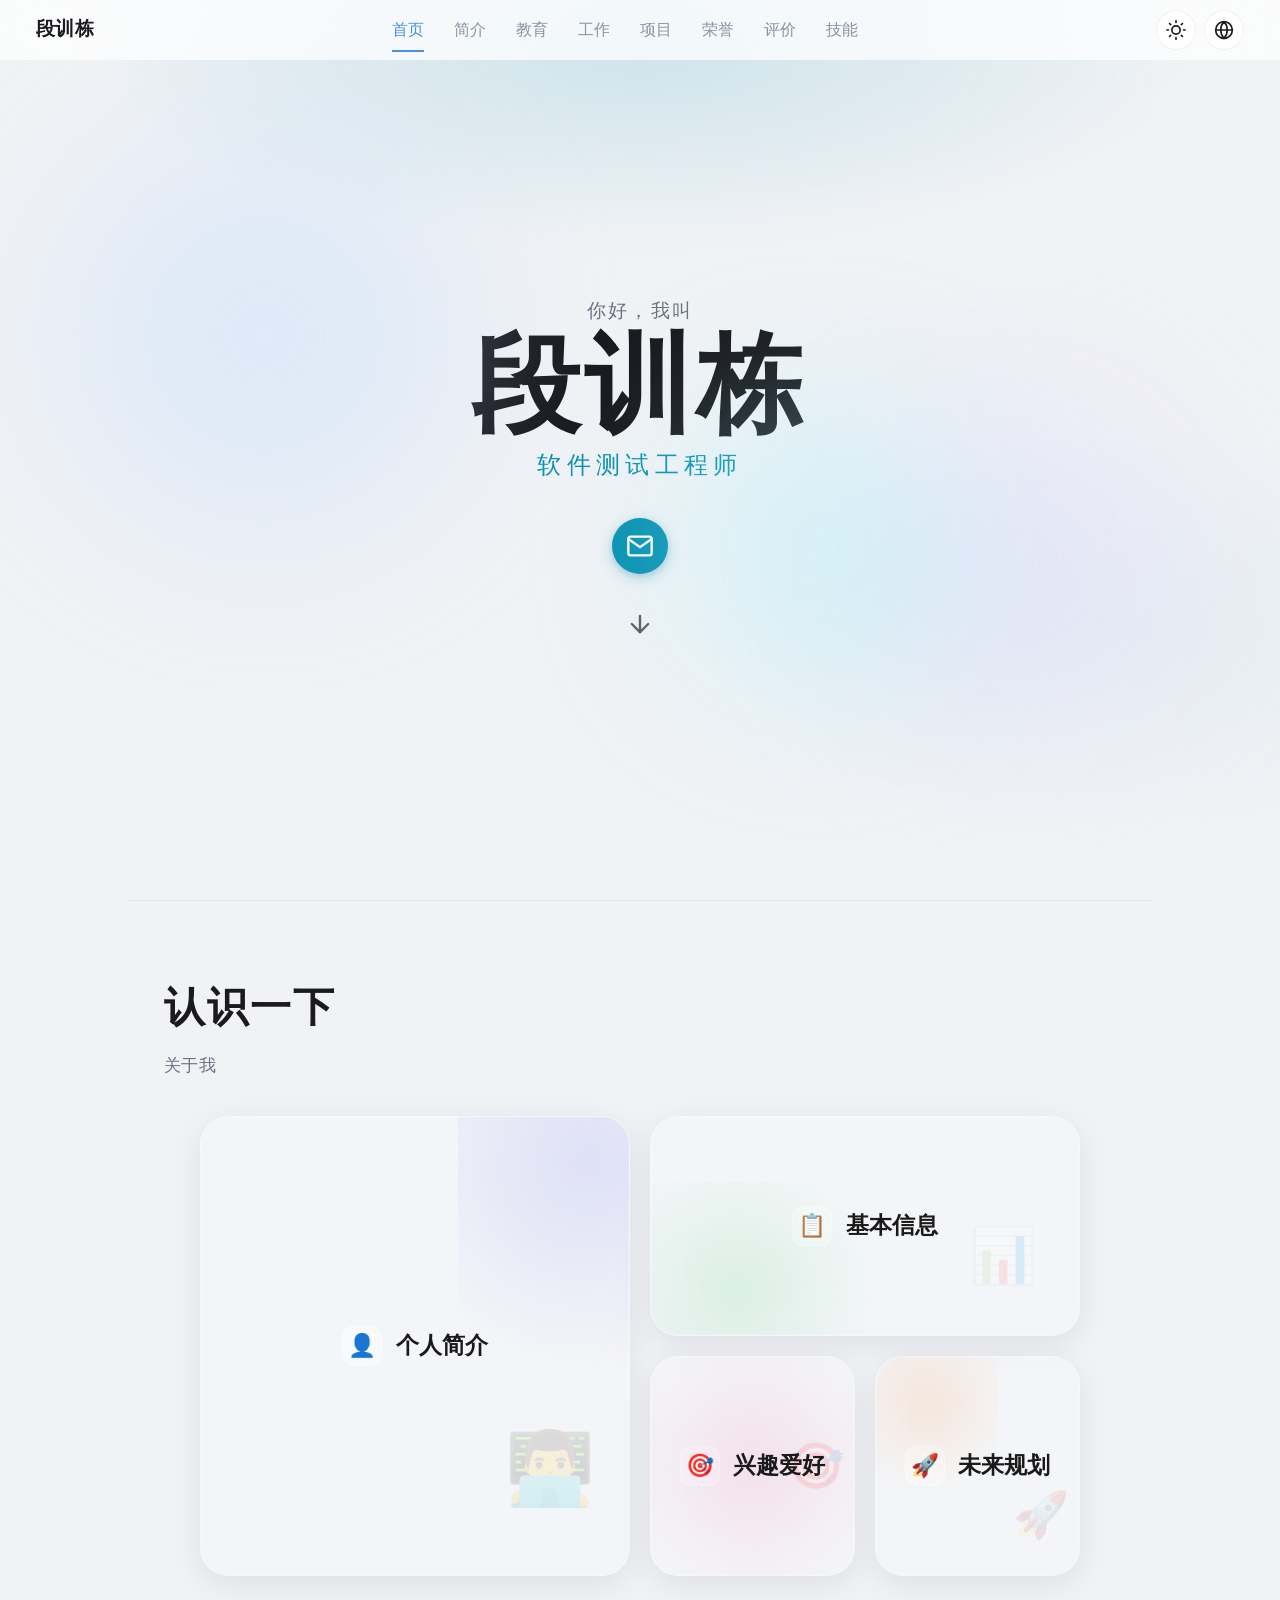
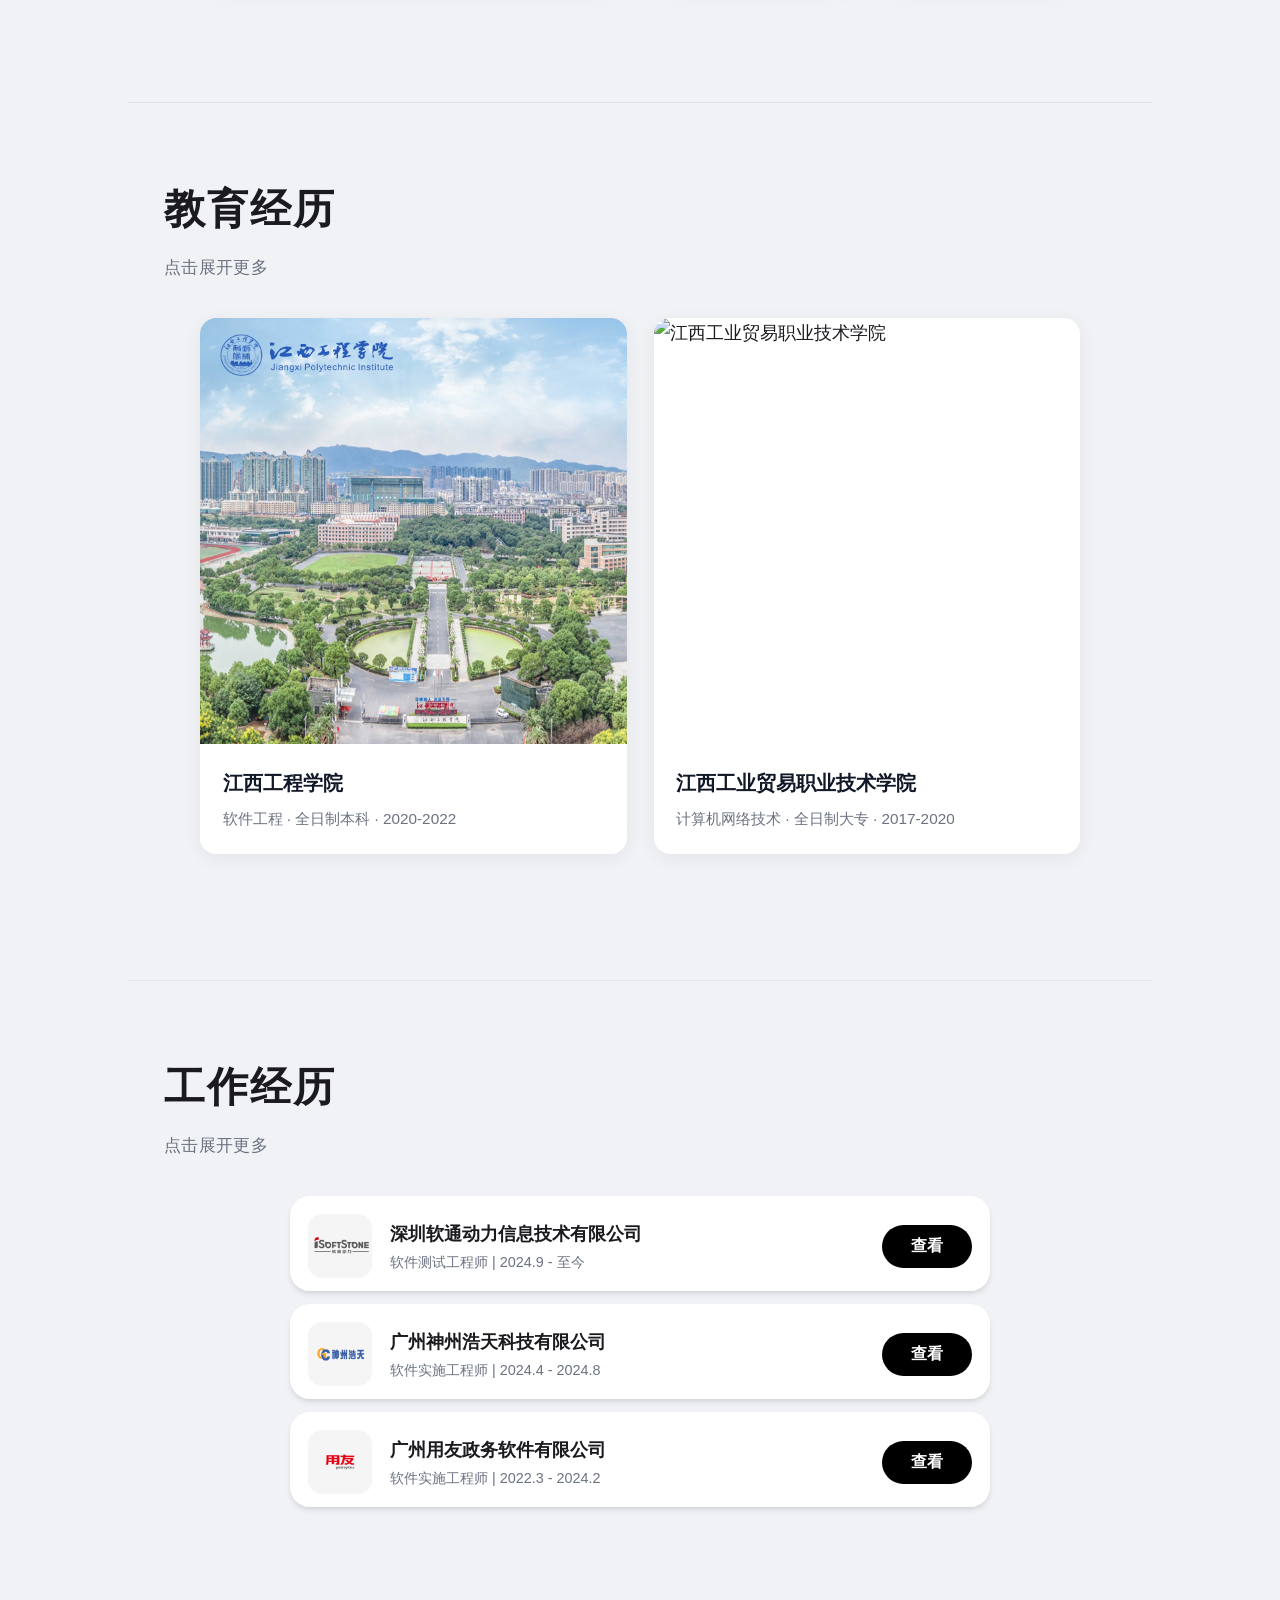
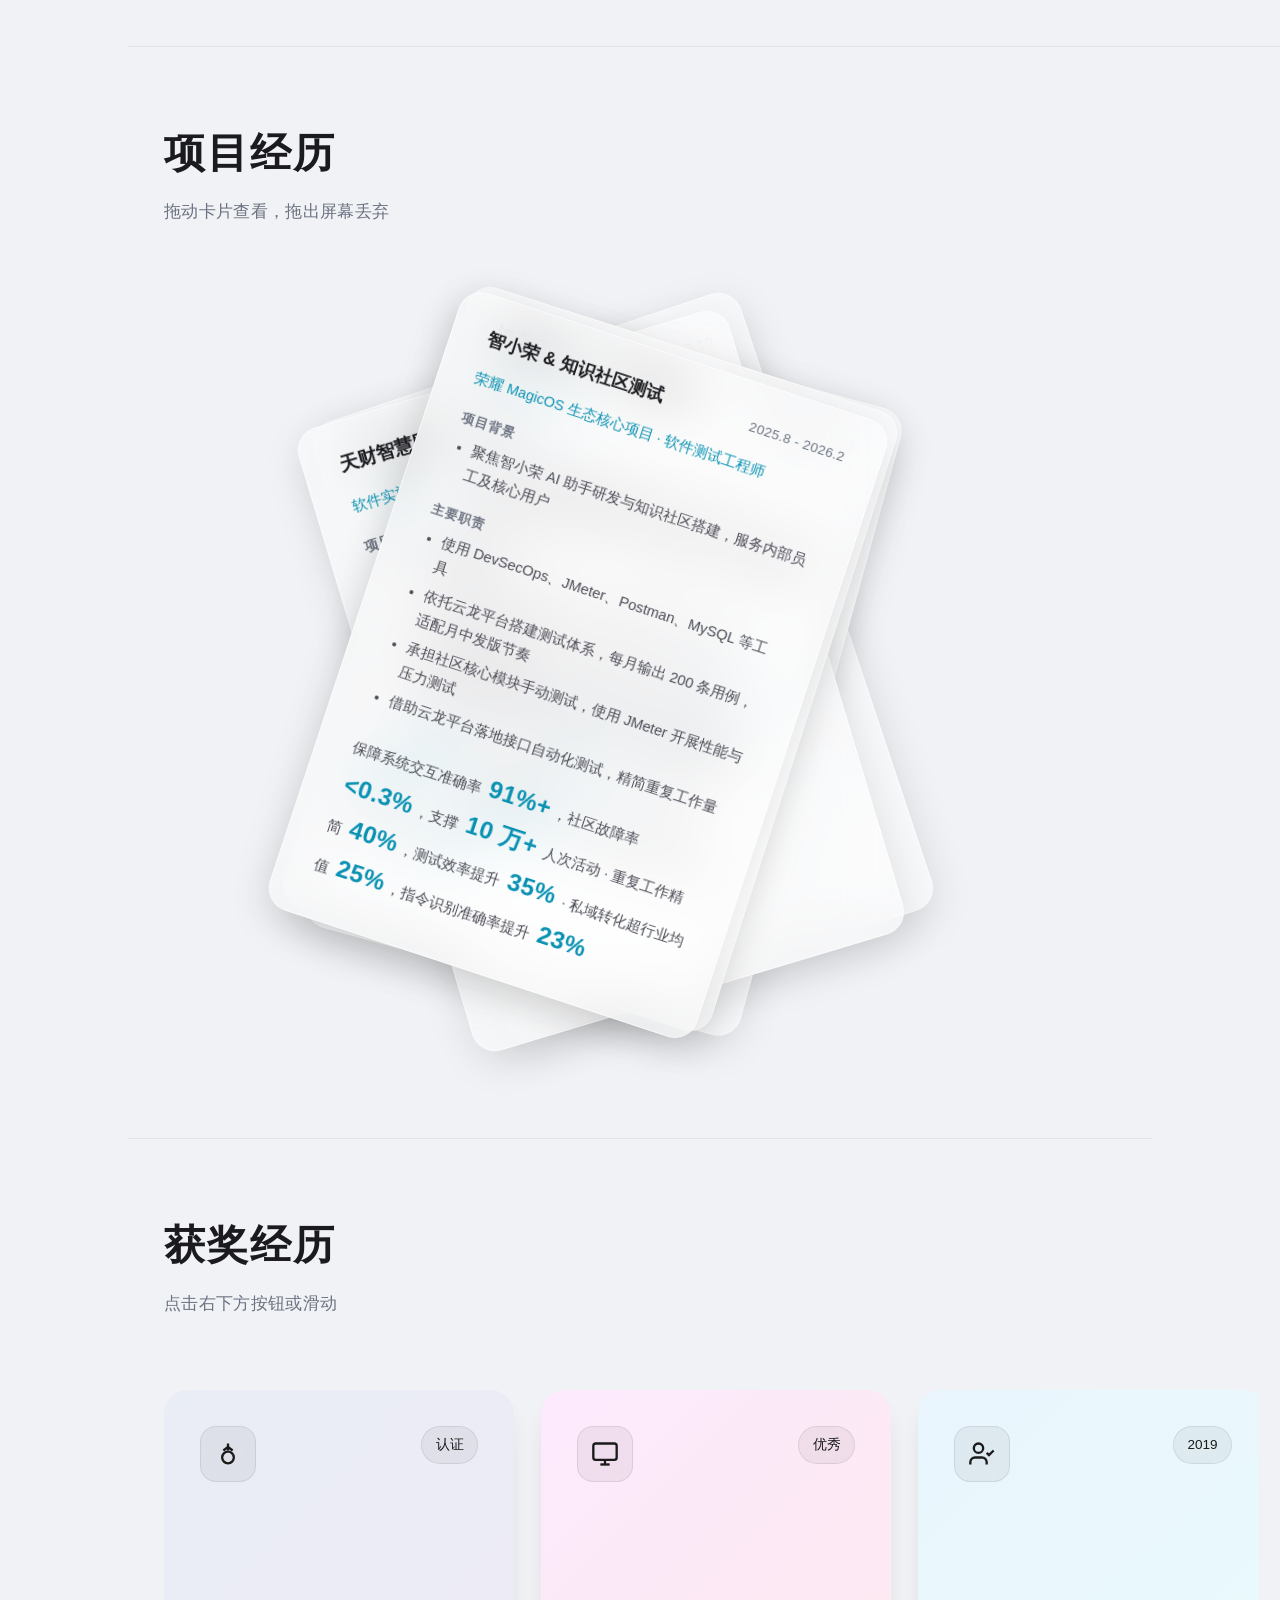
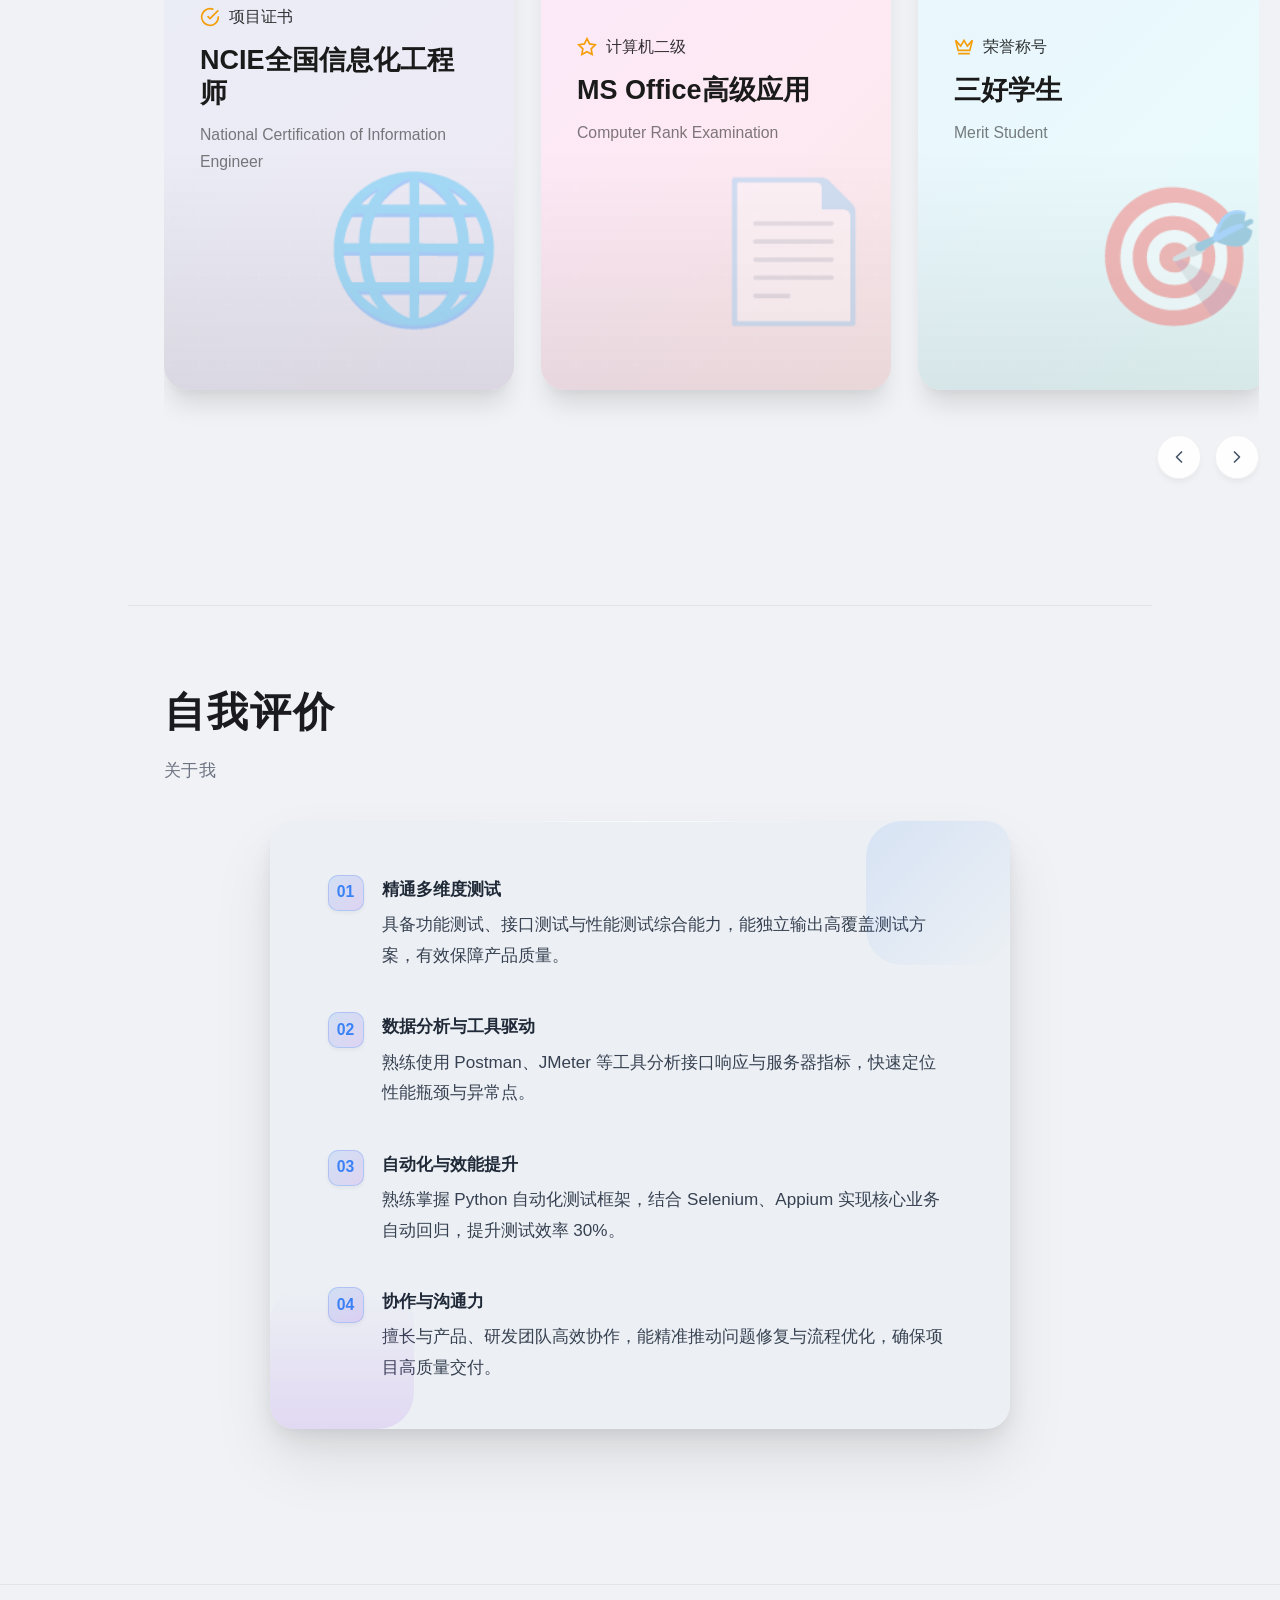
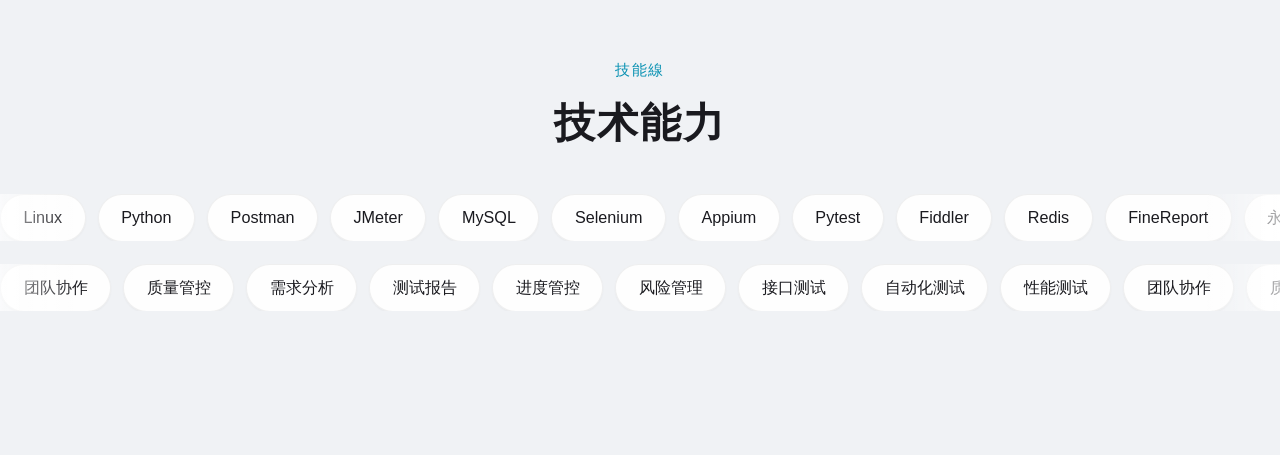
==== commit 4f52e35b: "优化" ====
--- a/index.html
+++ b/index.html
@@ -2,16 +2,28 @@
 <html lang="zh-CN">
 <head>
   <meta charset="UTF-8">
-  <meta name="viewport" content="width=device-width, initial-scale=1.0">
+  <meta name="viewport" content="width=device-width, initial-scale=1.0, maximum-scale=1.0, user-scalable=no">
+  <meta name="description" content="段训栋 - 4年经验软件测试工程师，精通自动化测试、接口测试与性能测试。
+熟悉Python、Postman、JMeter等测试工具。">
+  <meta name="keywords" content="软件测试,测试工程师,自动化测试,接口测试,性能测试,Python,段训栋">
+  <meta name="author" content="段训栋">
+  <!-- Open Graph 社交分享 -->
+  <meta property="og:title" content="段训栋 - 软件测试工程师 | 个人简历">
+  <meta property="og:description" content="4年软件测试与实施经验，精通自动化测试、接口测试与性能测试">
+  <meta property="og:type" content="profile">
+  <meta property="og:locale" content="zh_CN">
   <title>段训栋 - 软件测试工程师 | 个人简历</title>
   <link rel="stylesheet" href="static/css/style.css">
 </head>
 <body>
   <!-- 首页（self-introduction）：包含导航栏、夜间模式、中英文切换、自我介绍 -->
+  <!-- 跳转链接 - 改善键盘导航 -->
+  <a href="#main-content" class="skip-link" style="position:absolute;left:-9999px;top:auto;width:1px;height:1px;overflow:hidden;z-index:-1;">跳到主要内容</a>
+
   <section class="self-introduction">
-    <header class="top-nav nav-bar" id="topNav">
+    <header class="top-nav nav-bar" id="topNav" role="banner">
       <span class="name">段训栋</span>
-      <nav class="nav-links" id="navLinks">
+      <nav class="nav-links" id="navLinks" role="navigation" aria-label="主导航">
         <a href="#hero">首页</a>
         <a href="#about">简介</a>
         <a href="#education">教育</a>
@@ -21,23 +33,23 @@
         <a href="#intro">评价</a>
         <a href="#skills">技能</a>
       </nav>
-      <div class="nav-actions">
+      <div class="nav-actions" role="group" aria-label="设置">
         <button type="button" class="nav-btn-icon dark-mode-toggle" id="themeBtn" aria-label="夜间模式" title="夜间模式">
-          <svg id="themeIconSun" width="20" height="20" viewBox="0 0 24 24" fill="none" stroke="currentColor" stroke-width="2"><circle cx="12" cy="12" r="5"/><path d="M12 1v2M12 21v2M4.22 4.22l1.42 1.42M18.36 18.36l1.42 1.42M1 12h2M21 12h2M4.22 19.78l1.42-1.42M18.36 5.64l1.42-1.42"/></svg>
-          <svg id="themeIconMoon" style="display:none" width="20" height="20" viewBox="0 0 24 24" fill="none" stroke="currentColor" stroke-width="2"><path d="M21 12.79A9 9 0 1 1 11.21 3 7 7 0 0 0 21 12.79z"/></svg>
+          <svg id="themeIconSun" width="20" height="20" viewBox="0 0 24 24" fill="none" stroke="currentColor" stroke-width="2" aria-hidden="true"><circle cx="12" cy="12" r="5"/><path d="M12 1v2M12 21v2M4.22 4.22l1.42 1.42M18.36 18.36l1.42 1.42M1 12h2M21 12h2M4.22 19.78l1.42-1.42M18.36 5.64l1.42-1.42"/></svg>
+          <svg id="themeIconMoon" style="display:none" width="20" height="20" viewBox="0 0 24 24" fill="none" stroke="currentColor" stroke-width="2" aria-hidden="true"><path d="M21 12.79A9 9 0 1 1 11.21 3 7 7 0 0 0 21 12.79z"/></svg>
         </button>
         <button type="button" class="nav-btn-icon lang-toggle" id="langBtn" aria-label="中文/English" title="中文 / English">
-          <svg width="20" height="20" viewBox="0 0 24 24" fill="none" stroke="currentColor" stroke-width="2"><circle cx="12" cy="12" r="10"/><path d="M2 12h20M12 2a15.3 15.3 0 0 1 4 10 15.3 15.3 0 0 1-4 10 15.3 15.3 0 0 1-4-10 15.3 15.3 0 0 1 4-10z"/></svg>
+          <svg width="20" height="20" viewBox="0 0 24 24" fill="none" stroke="currentColor" stroke-width="2" aria-hidden="true"><circle cx="12" cy="12" r="10"/><path d="M2 12h20M12 2a15.3 15.3 0 0 1 4 10 15.3 15.3 0 0 1-4 10 15.3 15.3 0 0 1-4-10 15.3 15.3 0 0 1 4-10z"/></svg>
         </button>
       </div>
-      <button class="menu-btn" id="menuBtn" aria-label="菜单">☰</button>
+      <button class="menu-btn" id="menuBtn" aria-label="菜单" aria-expanded="false">☰</button>
     </header>
     <div class="nav-overlay" id="navOverlay" aria-hidden="true"></div>
 
-    <section class="hero intro-text" id="hero">
+    <section class="hero intro-text" id="hero" aria-labelledby="hero-title">
       <p class="hero-greeting">你好，我叫</p>
       <h1 class="hero-name">段训栋</h1>
-      <p class="hero-title">软件测试工程师</p>
+      <p class="hero-title" id="hero-title">软件测试工程师</p>
       <div class="hero-contact">
         <a href="mailto:duanxd123@qq.com" class="hero-email-link" aria-label="发送邮件">
           <span class="hero-email-icon" aria-hidden="true">
@@ -54,18 +66,18 @@
   </section>
   <!-- 首页（self-introduction）结束 -->
 
-  <main class="content">
+  <main class="content" id="main-content" role="main">
     <!-- 认识一下（about）：四卡片 -->
-    <section class="section about" id="about">
-      <h2 class="section-title">认识一下</h2>
+    <section class="section about" id="about" aria-labelledby="about-title">
+      <h2 class="section-title" id="about-title">认识一下</h2>
       <p class="section-subtitle">关于我</p>
       <div class="section-inner">
         <div id="aboutOverlay"></div>
         <div class="about-grid-container">
-          <div class="about-grid-item about-item-1" onclick="handleAboutExpand(this)">
+          <div class="about-grid-item about-item-1" onclick="handleAboutExpand(this)" role="button" tabindex="0" onkeydown="if(event.key==='Enter'||event.key===' ')handleAboutExpand(this)" aria-label="展开个人简介卡片">
             <div class="about-card-bg"></div>
             <div class="about-card-title">
-              <span class="about-card-icon">👤</span>
+              <span class="about-card-icon" aria-hidden="true">👤</span>
               个人简介
             </div>
             <div class="about-card-detail">
@@ -86,10 +98,10 @@
               </div>
             </div>
           </div>
-          <div class="about-grid-item about-item-2" onclick="handleAboutExpand(this)">
+          <div class="about-grid-item about-item-2" onclick="handleAboutExpand(this)" role="button" tabindex="0" onkeydown="if(event.key==='Enter'||event.key===' ')handleAboutExpand(this)" aria-label="展开基本信息卡片">
             <div class="about-card-bg"></div>
             <div class="about-card-title">
-              <span class="about-card-icon">📋</span>
+              <span class="about-card-icon" aria-hidden="true">📋</span>
               基本信息
             </div>
             <div class="about-card-detail">
@@ -116,10 +128,10 @@
               </div>
             </div>
           </div>
-          <div class="about-grid-item about-item-3" onclick="handleAboutExpand(this)">
+          <div class="about-grid-item about-item-3" onclick="handleAboutExpand(this)" role="button" tabindex="0" onkeydown="if(event.key==='Enter'||event.key===' ')handleAboutExpand(this)" aria-label="展开兴趣爱好卡片">
             <div class="about-card-bg"></div>
             <div class="about-card-title">
-              <span class="about-card-icon">🎯</span>
+              <span class="about-card-icon" aria-hidden="true">🎯</span>
               兴趣爱好
             </div>
             <div class="about-card-detail">
@@ -147,10 +159,10 @@
               <p class="about-quote">"保持好奇心，探索生活的无限可能"</p>
             </div>
           </div>
-          <div class="about-grid-item about-item-4" onclick="handleAboutExpand(this)">
+          <div class="about-grid-item about-item-4" onclick="handleAboutExpand(this)" role="button" tabindex="0" onkeydown="if(event.key==='Enter'||event.key===' ')handleAboutExpand(this)" aria-label="展开未来规划卡片">
             <div class="about-card-bg"></div>
             <div class="about-card-title">
-              <span class="about-card-icon">🚀</span>
+              <span class="about-card-icon" aria-hidden="true">🚀</span>
               未来规划
             </div>
             <div class="about-card-detail">
@@ -395,10 +407,6 @@
               </div>
             </div>
           </div>
-        </div>
-      </div>
-    </section>
-    <!-- 工作经历（work-experience）结束 -->
         </div>
       </div>
     </section>
--- a/static/css/style.css
+++ b/static/css/style.css
@@ -1019,10 +1019,18 @@
       color: #1a1a1a;
     }
 
+    [data-theme="dark"] .about-role {
+      color: #ffffff;
+    }
+
     .about-role-en {
       color: rgba(0,0,0,0.5);
       margin: 0;
       font-size: 0.875rem;
+    }
+
+    [data-theme="dark"] .about-role-en {
+      color: rgba(255,255,255,0.6);
     }
 
     .about-desc {
@@ -1030,6 +1038,22 @@
       line-height: 1.8;
       margin-bottom: 1rem;
       font-size: 0.9rem;
+    }
+
+    [data-theme="dark"] .about-desc {
+      color: rgba(255,255,255,0.75);
+    }
+
+    .about-quote {
+      text-align: center;
+      color: rgba(0,0,0,0.5);
+      font-style: italic;
+      font-size: 0.85rem;
+      margin-top: 0.5rem;
+    }
+
+    [data-theme="dark"] .about-quote {
+      color: rgba(255,255,255,0.5);
     }
 
     .about-tags {
@@ -1051,10 +1075,21 @@
       transition: all 0.3s ease;
     }
 
+    [data-theme="dark"] .about-tag {
+      background: rgba(255,255,255,0.08);
+      border-color: rgba(255,255,255,0.15);
+      color: #e8e8ec;
+    }
+
     .about-tag:hover {
       background: rgba(0,0,0,0.08);
       transform: translateY(-3px);
       box-shadow: 0 4px 12px rgba(0, 0, 0, 0.1);
+    }
+
+    [data-theme="dark"] .about-tag:hover {
+      background: rgba(255,255,255,0.12);
+      box-shadow: 0 4px 12px rgba(0, 0, 0, 0.3);
     }
 
     .about-info-box {
@@ -1064,6 +1099,11 @@
       border: 1px solid rgba(0,0,0,0.08);
     }
 
+    [data-theme="dark"] .about-info-box {
+      background: rgba(255,255,255,0.05);
+      border-color: rgba(255,255,255,0.1);
+    }
+
     .about-info-item {
       display: flex;
       justify-content: space-between;
@@ -1071,6 +1111,10 @@
       border-bottom: 1px solid rgba(0,0,0,0.05);
     }
 
+    [data-theme="dark"] .about-info-item {
+      border-bottom-color: rgba(255,255,255,0.08);
+    }
+
     .about-info-item:last-child { border-bottom: none; }
 
     .about-info-label {
@@ -1078,18 +1122,30 @@
       font-size: 0.875rem;
     }
 
+    [data-theme="dark"] .about-info-label {
+      color: rgba(255,255,255,0.6);
+    }
+
     .about-info-value {
       color: #1a1a1a;
       font-weight: 500;
       display: flex;
       align-items: center;
       gap: 0.5rem;
+    }
+
+    [data-theme="dark"] .about-info-value {
+      color: #e8e8ec;
     }
 
     .about-info-highlight {
       color: #3b82f6;
       font-size: 1.1rem;
       font-weight: 600;
+    }
+
+    [data-theme="dark"] .about-info-highlight {
+      color: #60a5fa;
     }
 
     .about-dot-green {
@@ -1118,10 +1174,21 @@
       transition: all 0.3s ease;
     }
 
+    [data-theme="dark"] .about-hobby-tag {
+      background: rgba(255,255,255,0.08);
+      border-color: rgba(255,255,255,0.1);
+      color: #e8e8ec;
+    }
+
     .about-hobby-tag:hover {
       background: rgba(0,0,0,0.08);
       transform: translateY(-3px);
       box-shadow: 0 4px 12px rgba(0, 0, 0, 0.1);
+    }
+
+    [data-theme="dark"] .about-hobby-tag:hover {
+      background: rgba(255,255,255,0.12);
+      box-shadow: 0 4px 12px rgba(0, 0, 0, 0.3);
     }
 
     .about-quote {
@@ -1132,6 +1199,10 @@
       margin-top: 0.5rem;
     }
 
+    [data-theme="dark"] .about-quote {
+      color: rgba(255,255,255,0.5);
+    }
+
     .about-plan-list {
       display: flex;
       flex-direction: column;
@@ -1148,10 +1219,20 @@
       transition: all 0.3s ease;
     }
 
+    [data-theme="dark"] .about-plan-item {
+      background: rgba(255,255,255,0.05);
+      border-color: rgba(255,255,255,0.1);
+    }
+
     .about-plan-item:hover {
       background: rgba(0,0,0,0.05);
       transform: translateY(-3px);
       box-shadow: 0 4px 12px rgba(0, 0, 0, 0.08);
+    }
+
+    [data-theme="dark"] .about-plan-item:hover {
+      background: rgba(255,255,255,0.08);
+      box-shadow: 0 4px 12px rgba(0, 0, 0, 0.3);
     }
 
     .about-plan-num {
@@ -1167,6 +1248,10 @@
       color: #1a1a1a;
     }
 
+    [data-theme="dark"] .about-plan-num {
+      color: #ffffff;
+    }
+
     .about-plan-num-1 { background: linear-gradient(135deg, rgba(102, 126, 234, 0.2), rgba(118, 75, 162, 0.2)); }
     .about-plan-num-2 { background: linear-gradient(135deg, rgba(139, 92, 246, 0.2), rgba(168, 85, 247, 0.2)); }
     .about-plan-num-3 { background: linear-gradient(135deg, rgba(16, 185, 129, 0.2), rgba(5, 150, 105, 0.2)); }
@@ -1177,6 +1262,22 @@
       font-size: 0.9rem;
       font-weight: 600;
       color: #1a1a1a;
+    }
+
+    [data-theme="dark"] .about-plan-item h4 {
+      color: #ffffff;
+    }
+
+    .about-plan-item p {
+      margin: 0;
+      font-size: 0.8rem;
+      color: rgba(0,0,0,0.6);
+      line-height: 1.5;
+    }
+
+    [data-theme="dark"] .about-plan-item p {
+      color: rgba(255,255,255,0.7);
+    }
     }
 
     .about-plan-item p {
@@ -1503,6 +1604,10 @@
       color: #1a1a1a;
     }
 
+    [data-theme="dark"] .awards-card-content {
+      color: #ffffff;
+    }
+
     .awards-card-header {
       position: absolute;
       top: 2rem;
@@ -1525,10 +1630,19 @@
       border: 1px solid rgba(0, 0, 0, 0.08);
     }
 
+    [data-theme="dark"] .awards-icon-box {
+      background: rgba(255, 255, 255, 0.1);
+      border-color: rgba(255, 255, 255, 0.15);
+    }
+
     .awards-icon-box svg {
       width: 28px;
       height: 28px;
       color: #1a1a1a;
+    }
+
+    [data-theme="dark"] .awards-icon-box svg {
+      color: #ffffff;
     }
 
     .awards-year-tag {
@@ -1542,6 +1656,12 @@
       color: #1a1a1a;
     }
 
+    [data-theme="dark"] .awards-year-tag {
+      background: rgba(255, 255, 255, 0.1);
+      border-color: rgba(255, 255, 255, 0.15);
+      color: #ffffff;
+    }
+
     .awards-card-body {
       display: flex;
       flex-direction: column;
@@ -1558,10 +1678,18 @@
       color: rgba(0, 0, 0, 0.8);
     }
 
+    [data-theme="dark"] .awards-level {
+      color: rgba(255, 255, 255, 0.8);
+    }
+
     .awards-level svg {
       width: 20px;
       height: 20px;
       color: #f59e0b;
+    }
+
+    [data-theme="dark"] .awards-level svg {
+      color: #fbbf24;
     }
 
     .awards-card-title {
@@ -1571,9 +1699,17 @@
       color: #1a1a1a;
     }
 
+    [data-theme="dark"] .awards-card-title {
+      color: #ffffff;
+    }
+
     .awards-card-subtitle {
       font-size: 0.875rem;
       color: rgba(0, 0, 0, 0.5);
+    }
+
+    [data-theme="dark"] .awards-card-subtitle {
+      color: rgba(255, 255, 255, 0.5);
     }
 
     .awards-gradient-1 { background: linear-gradient(135deg, #e8ecf5 0%, #ede8f5 100%); }
@@ -1593,6 +1729,34 @@
     .awards-gradient-15 { background: linear-gradient(135deg, #e8f5f5 0%, #ede8fc 100%); }
     .awards-gradient-16 { background: linear-gradient(135deg, #e8fcf5 0%, #fce8f0 100%); }
 
+    /* 暗黑模式获奖卡片渐变背景 */
+    [data-theme="dark"] .awards-gradient-1 { background: linear-gradient(135deg, #1a1a2e 0%, #2d2d44 100%); }
+    [data-theme="dark"] .awards-gradient-2 { background: linear-gradient(135deg, #2d1f3d 0%, #3d2d44 100%); }
+    [data-theme="dark"] .awards-gradient-3 { background: linear-gradient(135deg, #1a2a3a 0%, #2d3d4a 100%); }
+    [data-theme="dark"] .awards-gradient-4 { background: linear-gradient(135deg, #1a3a2a 0%, #2d4a3a 100%); }
+    [data-theme="dark"] .awards-gradient-5 { background: linear-gradient(135deg, #3a2a1a 0%, #4a3d2a 100%); }
+    [data-theme="dark"] .awards-gradient-6 { background: linear-gradient(135deg, #1a3a3a 0%, #2d4a4a 100%); }
+    [data-theme="dark"] .awards-gradient-7 { background: linear-gradient(135deg, #2d1a3a 0%, #3d2d4a 100%); }
+    [data-theme="dark"] .awards-gradient-8 { background: linear-gradient(135deg, #1a2a3a 0%, #2d3d4a 100%); }
+    [data-theme="dark"] .awards-gradient-9 { background: linear-gradient(135deg, #3a2a1a 0%, #4a3d2a 100%); }
+    [data-theme="dark"] .awards-gradient-10 { background: linear-gradient(135deg, #1a3a3a 0%, #2d4a4a 100%); }
+    [data-theme="dark"] .awards-gradient-11 { background: linear-gradient(135deg, #2d1f3d 0%, #3d2d44 100%); }
+    [data-theme="dark"] .awards-gradient-12 { background: linear-gradient(135deg, #1a1a2e 0%, #2d3d4a 100%); }
+    [data-theme="dark"] .awards-gradient-13 { background: linear-gradient(135deg, #1a3a2a 0%, #2d4a3a 100%); }
+    [data-theme="dark"] .awards-gradient-14 { background: linear-gradient(135deg, #3a2a1a 0%, #4a3d2a 100%); }
+    [data-theme="dark"] .awards-gradient-15 { background: linear-gradient(135deg, #1a3a3a 0%, #2d4a4a 100%); }
+    [data-theme="dark"] .awards-gradient-16 { background: linear-gradient(135deg, #1a3a2a 0%, #2d4a4a 100%); }
+
+    /* 暗黑模式卡片底部渐变 */
+    [data-theme="dark"] .awards-card::after {
+      background: linear-gradient(to top, rgba(0, 0, 0, 0.3) 0%, transparent 100%);
+    }
+
+    /* 暗黑模式装饰图标降低透明度 */
+    [data-theme="dark"] .awards-card::before {
+      opacity: 0.15;
+    }
+
     @media (max-width: 768px) {
       .awards-nav-bottom { justify-content: center; }
       .awards-card-wrapper { width: 300px; }
@@ -1629,6 +1793,11 @@
       box-shadow: 0 8px 24px rgba(0, 0, 0, 0.1);
     }
 
+    [data-theme="dark"] .eval-item:hover {
+      background-color: rgba(255, 255, 255, 0.08);
+      box-shadow: 0 8px 24px rgba(0, 0, 0, 0.3);
+    }
+
     .eval-item p {
       margin: 0;
       font-size: 0.95rem;
@@ -1636,6 +1805,21 @@
       color: #374151;
     }
 
+    [data-theme="dark"] .eval-item p {
+      color: #e5e7eb;
+    }
+
+    .eval-item h4 {
+      margin: 0 0 0.35rem 0;
+      font-size: 0.95rem;
+      font-weight: 600;
+      color: #1f2937;
+    }
+
+    [data-theme="dark"] .eval-item h4 {
+      color: #f3f4f6;
+    }
+
     .eval-footer {
       margin-top: 2rem;
       padding-top: 1.2rem;
@@ -1643,6 +1827,10 @@
       display: flex;
       align-items: center;
       justify-content: space-between;
+    }
+
+    [data-theme="dark"] .eval-footer {
+      border-top-color: rgba(255, 255, 255, 0.1);
     }
 
     .eval-footer-dots {
@@ -1684,6 +1872,11 @@
       border-radius: 6px;
     }
 
+    [data-theme="dark"] .years-badge {
+      color: #9ca3af;
+      background: rgba(255, 255, 255, 0.1);
+    }
+
     @keyframes float {
       0%, 100% { transform: translateY(0px); }
       50% { transform: translateY(-10px); }
@@ -1726,6 +1919,10 @@
       line-height: 1.6;
     }
 
+    [data-theme="dark"] .self-eval-card .self-eval-content {
+      color: #e5e7eb;
+    }
+
     .self-eval-card h3 {
       margin: 0 0 0.7rem;
       font-size: 1.35rem;
@@ -1733,6 +1930,10 @@
       font-weight: 700;
     }
 
+    [data-theme="dark"] .self-eval-card h3 {
+      color: #f3f4f6;
+    }
+
     .self-eval-card p {
       margin: 0.4rem 0;
     }
@@ -1743,18 +1944,19 @@
       list-style-type: disc;
       color: #1f4f6f;
     }
+
+    [data-theme="dark"] .self-eval-card ul {
+      color: #9ca3af;
+    }
+
     .self-eval-card ul li {
       margin: 0.35rem 0;
     }
 
+    /* 自我评价卡片浮动动画 */
     @keyframes comet-float-self-eval {
       0%, 100% { transform: perspective(1000px) rotateX(0deg) rotateY(0deg) translateY(0px); }
       50% { transform: perspective(1000px) rotateX(1deg) rotateY(-1deg) translateY(-6px); }
-    }
-
-    @keyframes comet-float-self-eval {
-      0%, 100% { transform: perspective(1000px) rotateX(7deg) rotateY(-5deg) translateY(2px); }
-      50% { transform: perspective(1000px) rotateX(5deg) rotateY(-3deg) translateY(-8px); }
     }
 
     .hero .hero-scroll-down {
@@ -2386,10 +2588,18 @@
       margin: 0 0 0.3rem;
     }
 
+    [data-theme="dark"] .edu-card-title {
+      color: #f3f4f6;
+    }
+
     .edu-card-meta {
       font-size: 0.85rem;
       color: #6b7280;
       margin: 0;
+    }
+
+    [data-theme="dark"] .edu-card-meta {
+      color: #9ca3af;
     }
 
     /* 展开后的额外内容 */
@@ -2399,11 +2609,19 @@
       border-top: 1px solid #f3f4f6;
     }
 
+    [data-theme="dark"] .edu-expanded-content {
+      border-top-color: rgba(255, 255, 255, 0.1);
+    }
+
     .edu-expanded-text {
       font-size: 0.9rem;
       color: #4b5563;
       line-height: 1.7;
       margin: 0 0 0.75rem;
+    }
+
+    [data-theme="dark"] .edu-expanded-text {
+      color: #d1d5db;
     }
 
     .edu-expanded-list {
@@ -2421,6 +2639,10 @@
       line-height: 1.6;
       padding-left: 1rem;
       position: relative;
+    }
+
+    [data-theme="dark"] .edu-expanded-list li {
+      color: #e5e7eb;
     }
 
     .edu-expanded-list li::before {
@@ -3180,7 +3402,6 @@
       transition: transform var(--duration) var(--easing);
       perspective: 600px;
       border: none !important;
-      border: none !important;
     }
 
     [data-theme="dark"] .glare-grid {
@@ -3722,6 +3943,14 @@
       background: #2d2d35;
     }
 
+    [data-theme="dark"] .work-exp-new-item p {
+      color: var(--text-secondary);
+    }
+
+    [data-theme="dark"] .work-exp-new-item p b {
+      color: var(--text-primary);
+    }
+
     .work-exp-new-head {
       display: flex;
       align-items: center;
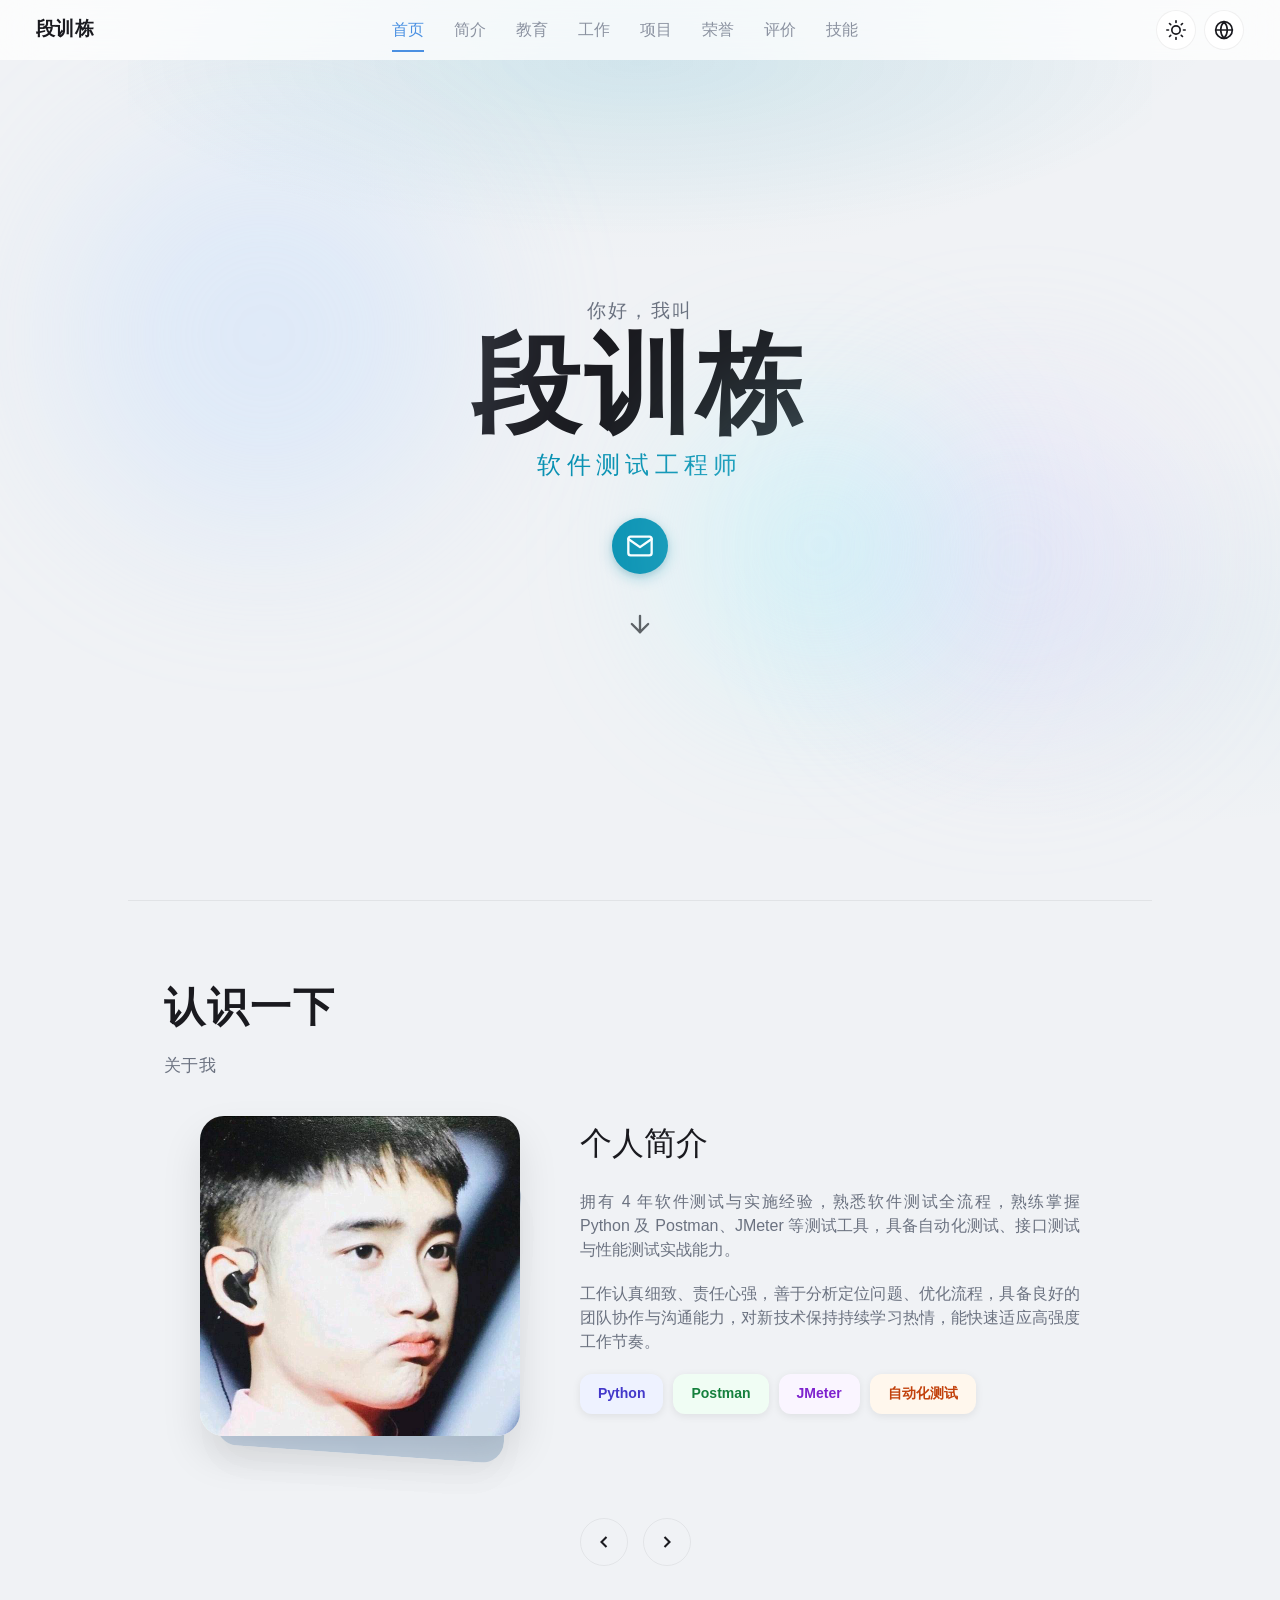
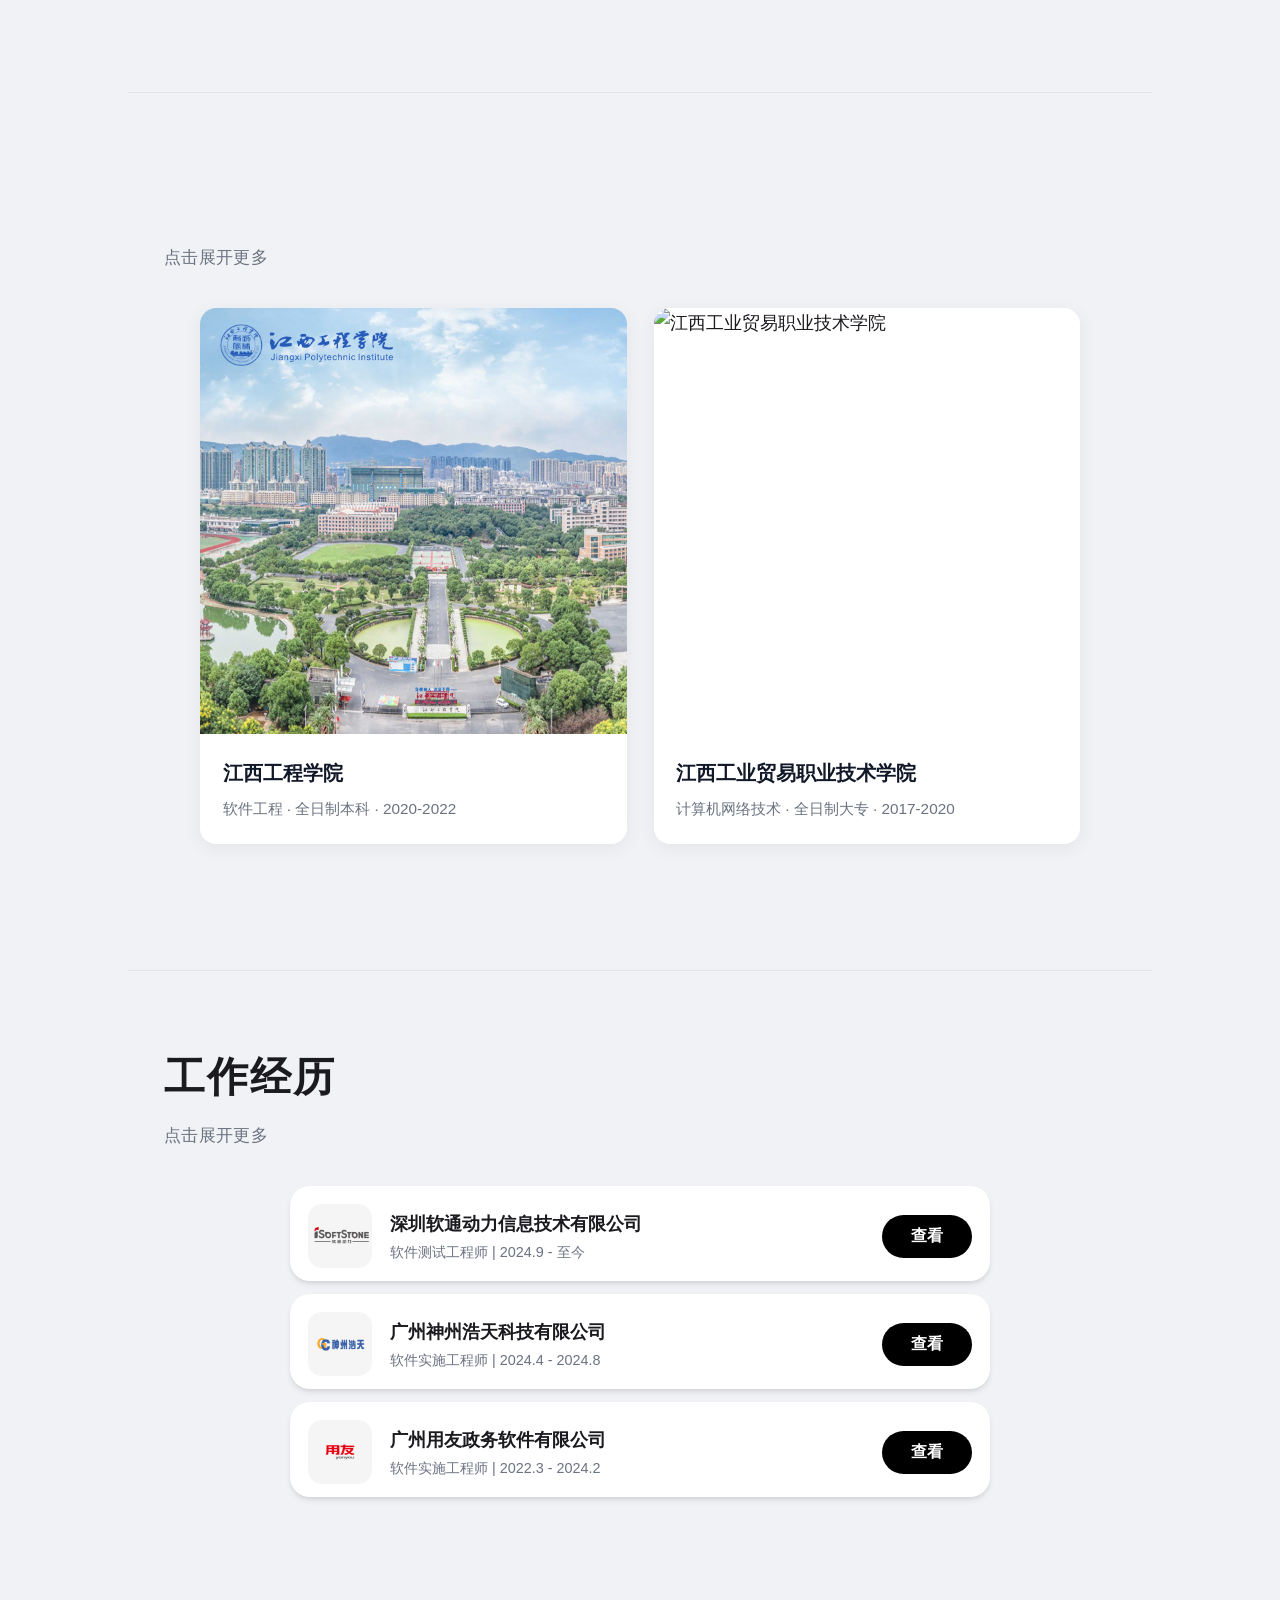
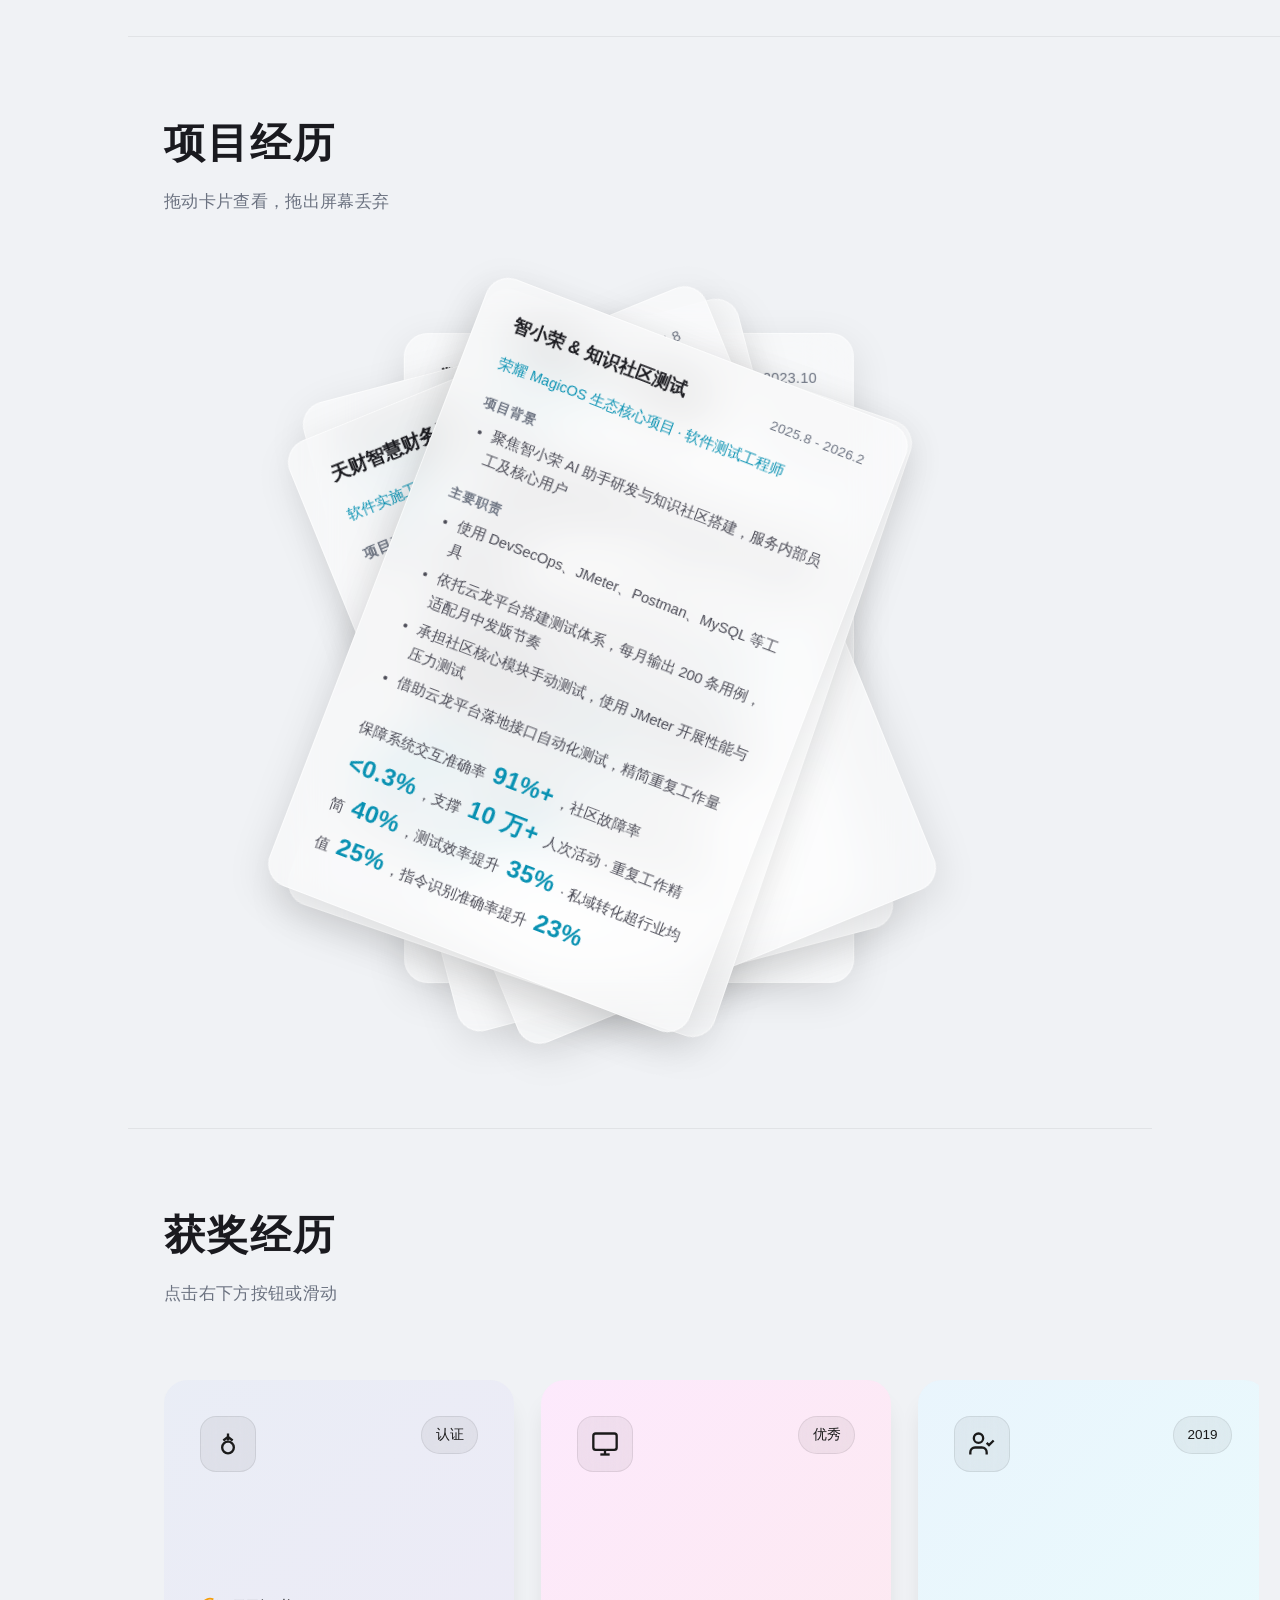
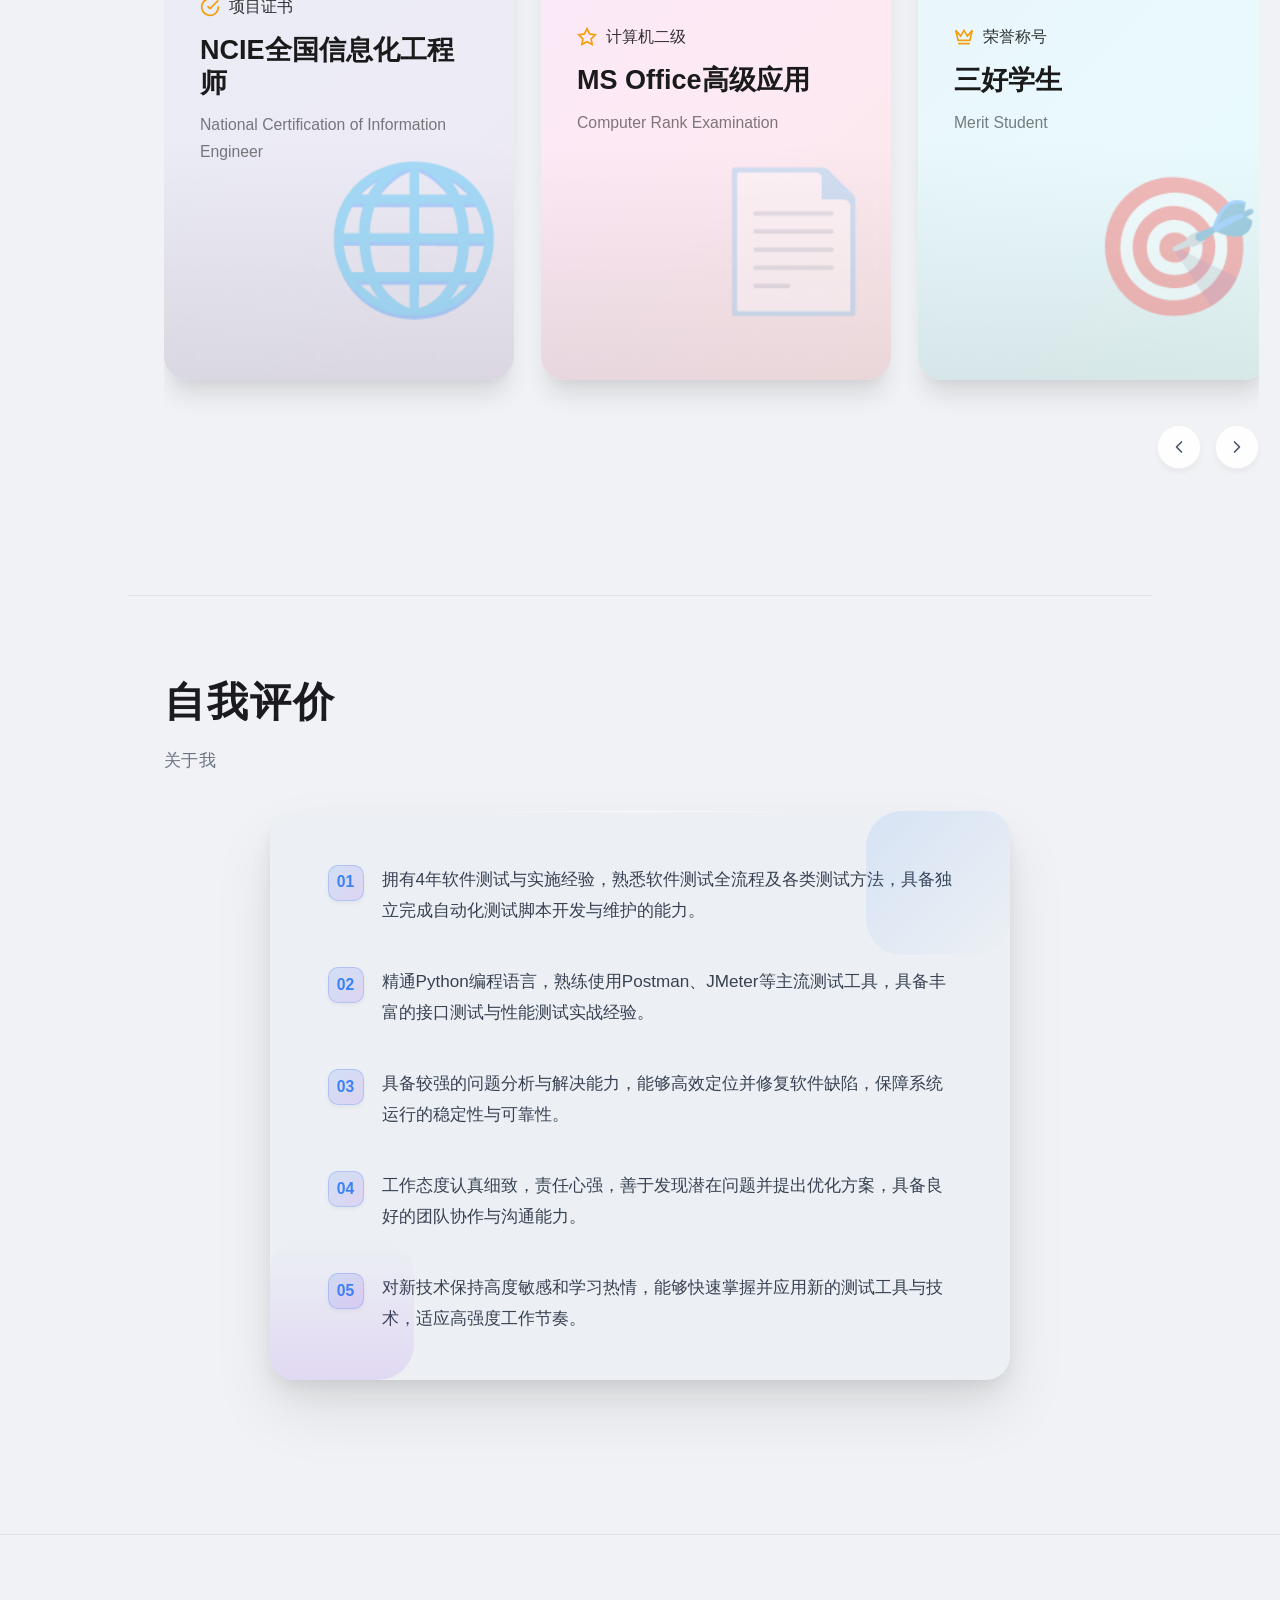
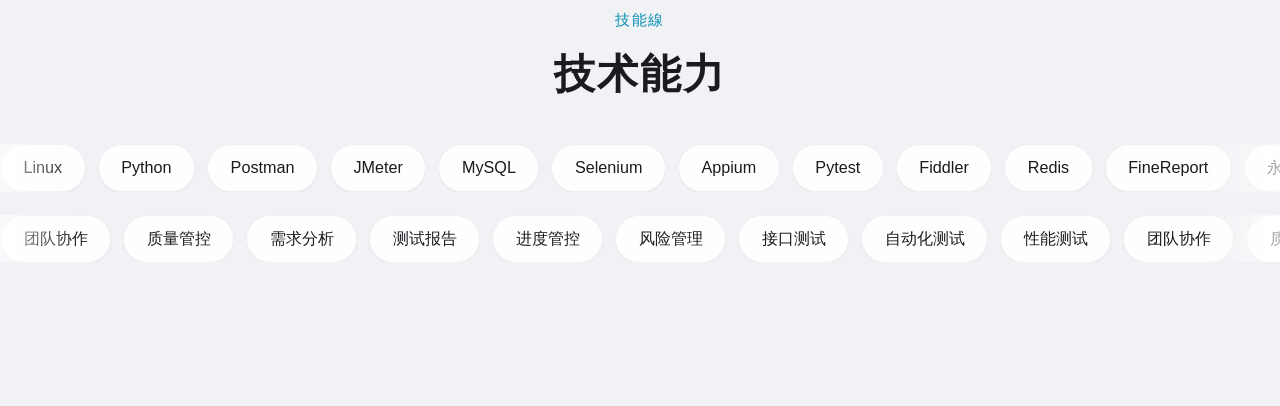
==== commit 2913e148: "youhua" ====
--- a/index.html
+++ b/index.html
@@ -67,130 +67,92 @@
   <!-- 首页（self-introduction）结束 -->
 
   <main class="content" id="main-content" role="main">
-    <!-- 认识一下（about）：四卡片 -->
+    <!-- 认识一下（about）：卡片堆栈布局 -->
     <section class="section about" id="about" aria-labelledby="about-title">
       <h2 class="section-title" id="about-title">认识一下</h2>
       <p class="section-subtitle">关于我</p>
       <div class="section-inner">
-        <div id="aboutOverlay"></div>
-        <div class="about-grid-container">
-          <div class="about-grid-item about-item-1" onclick="handleAboutExpand(this)" role="button" tabindex="0" onkeydown="if(event.key==='Enter'||event.key===' ')handleAboutExpand(this)" aria-label="展开个人简介卡片">
-            <div class="about-card-bg"></div>
-            <div class="about-card-title">
-              <span class="about-card-icon" aria-hidden="true">👤</span>
-              个人简介
-            </div>
-            <div class="about-card-detail">
-              <div class="about-detail-header">
-                <div class="about-avatar">👨‍💻</div>
-                <div>
-                  <h3 class="about-role">测试工程师</h3>
-                  <p class="about-role-en">Software Test Engineer</p>
-                </div>
-              </div>
-              <p class="about-desc">拥有 <b>4 年</b>软件测试与实施经验，熟悉软件测试全流程，熟练掌握 Python 及 Postman、JMeter 等测试工具，具备自动化测试、接口测试与性能测试实战能力。</p>
-              <p class="about-desc">工作认真细致、责任心强，善于分析定位问题、优化流程，具备良好的团队协作与沟通能力，对新技术保持持续学习热情，能快速适应高强度工作节奏。</p>
-              <div class="about-tags">
-                <span class="about-tag">🔧 自动化测试</span>
-                <span class="about-tag">🌐 接口测试</span>
-                <span class="about-tag">⚡ 性能测试</span>
-                <span class="about-tag">🐍 Python</span>
-              </div>
-            </div>
-          </div>
-          <div class="about-grid-item about-item-2" onclick="handleAboutExpand(this)" role="button" tabindex="0" onkeydown="if(event.key==='Enter'||event.key===' ')handleAboutExpand(this)" aria-label="展开基本信息卡片">
-            <div class="about-card-bg"></div>
-            <div class="about-card-title">
-              <span class="about-card-icon" aria-hidden="true">📋</span>
-              基本信息
-            </div>
-            <div class="about-card-detail">
-              <div class="about-detail-header">
-                <div class="about-avatar about-avatar-green">📊</div>
-                <div>
-                  <h3 class="about-role">基本信息</h3>
-                  <p class="about-role-en">Basic Information</p>
-                </div>
-              </div>
-              <div class="about-info-box">
-                <div class="about-info-item">
-                  <span class="about-info-label">💼 工作年限</span>
-                  <span class="about-info-value about-info-highlight">4 年</span>
-                </div>
-                <div class="about-info-item">
-                  <span class="about-info-label">🎓 学历</span>
-                  <span class="about-info-value">本科</span>
-                </div>
-                <div class="about-info-item">
-                  <span class="about-info-label">📍 所在城市</span>
-                  <span class="about-info-value"><span class="about-dot-green"></span>深圳</span>
-                </div>
-              </div>
-            </div>
-          </div>
-          <div class="about-grid-item about-item-3" onclick="handleAboutExpand(this)" role="button" tabindex="0" onkeydown="if(event.key==='Enter'||event.key===' ')handleAboutExpand(this)" aria-label="展开兴趣爱好卡片">
-            <div class="about-card-bg"></div>
-            <div class="about-card-title">
-              <span class="about-card-icon" aria-hidden="true">🎯</span>
-              兴趣爱好
-            </div>
-            <div class="about-card-detail">
-              <div class="about-detail-header">
-                <div class="about-avatar about-avatar-pink">🎨</div>
-                <div>
-                  <h3 class="about-role">兴趣爱好</h3>
-                  <p class="about-role-en">Hobbies & Interests</p>
-                </div>
-              </div>
-              <div class="about-hobby-grid">
-                <span class="about-hobby-tag">🎵 听歌</span>
-                <span class="about-hobby-tag">🎮 游戏</span>
-                <span class="about-hobby-tag">💻 写代码</span>
-                <span class="about-hobby-tag">🎤 唱歌</span>
-                <span class="about-hobby-tag">🏃 跑步</span>
-                <span class="about-hobby-tag">🔨 DIY</span>
-                <span class="about-hobby-tag">🏸 羽毛球</span>
-                <span class="about-hobby-tag">🎾 网球</span>
-                <span class="about-hobby-tag">🥾 徒步</span>
-                <span class="about-hobby-tag">✈️ 旅游</span>
-                <span class="about-hobby-tag">🧗 爬山</span>
-                <span class="about-hobby-tag">📚 学习</span>
-              </div>
-              <p class="about-quote">"保持好奇心，探索生活的无限可能"</p>
-            </div>
-          </div>
-          <div class="about-grid-item about-item-4" onclick="handleAboutExpand(this)" role="button" tabindex="0" onkeydown="if(event.key==='Enter'||event.key===' ')handleAboutExpand(this)" aria-label="展开未来规划卡片">
-            <div class="about-card-bg"></div>
-            <div class="about-card-title">
-              <span class="about-card-icon" aria-hidden="true">🚀</span>
-              未来规划
-            </div>
-            <div class="about-card-detail">
-              <div class="about-detail-header">
-                <div class="about-avatar about-avatar-orange">🎯</div>
-                <div>
-                  <h3 class="about-role">未来规划</h3>
-                  <p class="about-role-en">Future Plans</p>
-                </div>
-              </div>
-              <div class="about-plan-list">
-                <div class="about-plan-item">
-                  <span class="about-plan-num about-plan-num-1">1</span>
-                  <div><h4>深耕测试领域</h4><p>熟练掌握功能测试、接口测试、自动化测试等核心技能，提升问题定位与分析能力。</p></div>
-                </div>
-                <div class="about-plan-item">
-                  <span class="about-plan-num about-plan-num-2">2</span>
-                  <div><h4>技术持续进阶</h4><p>持续学习 Python、Linux、测试工具等技术，向自动化测试与性能测试方向发展。</p></div>
-                </div>
-                <div class="about-plan-item">
-                  <span class="about-plan-num about-plan-num-3">3</span>
-                  <div><h4>职业成长目标</h4><p>逐步积累项目管理与团队协作经验，成长为技术扎实、能独当一面的测试工程师。</p></div>
-                </div>
-                <div class="about-plan-item">
-                  <span class="about-plan-num about-plan-num-4">4</span>
-                  <div><h4>长期发展规划</h4><p>保持持续学习习惯，紧跟行业新技术、新流程，不断提升综合竞争力，实现长期稳定职业发展。</p></div>
-                </div>
-              </div>
+        <div class="about-main-wrapper">
+          <!-- 左侧图片堆栈 -->
+          <div class="about-image-side" id="aboutImageStack">
+            <div class="about-img-card active" id="aboutImg-0"><img src="static/img/me.jpg" alt="个人简介"></div>
+            <div class="about-img-card" id="aboutImg-1"><img src="static/img/info.jpg" alt="基本信息"></div>
+            <div class="about-img-card" id="aboutImg-2"><img src="static/img/happy.jpg" alt="兴趣爱好"></div>
+            <div class="about-img-card" id="aboutImg-3"><img src="static/img/furture.jpg" alt="未来规划"></div>
+          </div>
+          <!-- 右侧内容区域 -->
+          <div class="about-content-side">
+            <div class="about-slider-container">
+              <!-- Slide 0: 个人简介 -->
+              <div class="about-slide-item active" id="aboutS-0">
+                <h2 class="about-slide-title">个人简介</h2>
+                <p class="about-slide-paragraph">拥有 4 年软件测试与实施经验，熟悉软件测试全流程，熟练掌握 Python 及 Postman、JMeter 等测试工具，具备自动化测试、接口测试与性能测试实战能力。</p>
+                <p class="about-slide-paragraph">工作认真细致、责任心强，善于分析定位问题、优化流程，具备良好的团队协作与沟通能力，对新技术保持持续学习热情，能快速适应高强度工作节奏。</p>
+                <div class="about-tag-group">
+                  <span class="about-tag about-bg-blue">Python</span>
+                  <span class="about-tag about-bg-green">Postman</span>
+                  <span class="about-tag about-bg-purple">JMeter</span>
+                  <span class="about-tag about-bg-orange">自动化测试</span>
+                </div>
+              </div>
+              <!-- Slide 1: 基本信息 -->
+              <div class="about-slide-item" id="aboutS-1">
+                <h2 class="about-slide-title">基本信息</h2>
+                <div class="about-info-row" data-key="workYears"><span>工作年限</span><span>4 年</span></div>
+                <div class="about-info-row" data-key="education"><span>学历情况</span><span>本科</span></div>
+                <div class="about-info-row" data-key="location"><span>所在城市</span><span>深圳</span></div>
+                <div class="about-info-row" data-key="phone"><span>手机号码</span><span>159xxxxxx64</span></div>
+                <div class="about-info-row" data-key="email"><span>邮箱地址</span><span>bookwenn@foxmail.com</span></div>
+              </div>
+              <!-- Slide 2: 兴趣爱好 -->
+              <div class="about-slide-item" id="aboutS-2">
+                <h2 class="about-slide-title">兴趣爱好</h2>
+                <div class="about-hobby-grid">
+                  <div class="about-hobby-card">🎵 听歌</div>
+                  <div class="about-hobby-card">🎮 游戏</div>
+                  <div class="about-hobby-card">⌨️ 写代码</div>
+                  <div class="about-hobby-card">🎤 唱歌</div>
+                  <div class="about-hobby-card">🏃 跑步</div>
+                  <div class="about-hobby-card">⚙️ DIY</div>
+                  <div class="about-hobby-card">🏸 羽毛球</div>
+                  <div class="about-hobby-card">🎾 网球</div>
+                  <div class="about-hobby-card">🥾 徒步</div>
+                  <div class="about-hobby-card">🌏 旅游</div>
+                  <div class="about-hobby-card">🏔️ 爬山</div>
+                  <div class="about-hobby-card">📚 学习</div>
+                </div>
+              </div>
+              <!-- Slide 3: 未来规划 -->
+              <div class="about-slide-item" id="aboutS-3">
+                <h2 class="about-slide-title">未来规划</h2>
+                <div class="about-plan-box">
+                  <div class="about-plan-item">
+                    <b>深耕软件测试领域</b>
+                    <p>熟练掌握功能测试、接口测试、自动化测试等核心技能，提升问题定位与分析能力。</p>
+                  </div>
+                  <div class="about-plan-item">
+                    <b>技术持续进阶</b>
+                    <p>持续学习 Python、Linux、测试工具等技术，向自动化测试与性能测试方向发展，提高测试效率与专业性。</p>
+                  </div>
+                  <div class="about-plan-item">
+                    <b>逐步积累项目管理经验</b>
+                    <p>争取成长为一名技术扎实、能独当一面的测试工程师，为职业晋升打下基础。</p>
+                  </div>
+                  <div class="about-plan-item">
+                    <b>保持持续学习习惯</b>
+                    <p>紧跟行业新技术、新流程，不断提升综合竞争力，实现长期稳定的职业发展。</p>
+                  </div>
+                </div>
+              </div>
+            </div>
+            <!-- 导航按钮 -->
+            <div class="about-nav-bar">
+              <button class="about-nav-btn" onclick="aboutMove(-1)" aria-label="上一个">
+                <svg viewBox="0 0 24 24"><path d="M15 18l-6-6 6-6"/></svg>
+              </button>
+              <button class="about-nav-btn" onclick="aboutMove(1)" aria-label="下一个">
+                <svg viewBox="0 0 24 24"><path d="M9 18l6-6-6-6"/></svg>
+              </button>
             </div>
           </div>
         </div>
@@ -942,29 +904,31 @@
                 <div class="eval-item">
                   <div class="skill-number">01</div>
                   <div class="eval-content">
-                    <h4>精通多维度测试</h4>
-                    <p>具备功能测试、接口测试与性能测试综合能力，能独立输出高覆盖测试方案，有效保障产品质量。</p>
+                    <p>拥有4年软件测试与实施经验，熟悉软件测试全流程及各类测试方法，具备独立完成自动化测试脚本开发与维护的能力。</p>
                   </div>
                 </div>
                 <div class="eval-item">
                   <div class="skill-number">02</div>
                   <div class="eval-content">
-                    <h4>数据分析与工具驱动</h4>
-                    <p>熟练使用 Postman、JMeter 等工具分析接口响应与服务器指标，快速定位性能瓶颈与异常点。</p>
+                    <p>精通Python编程语言，熟练使用Postman、JMeter等主流测试工具，具备丰富的接口测试与性能测试实战经验。</p>
                   </div>
                 </div>
                 <div class="eval-item">
                   <div class="skill-number">03</div>
                   <div class="eval-content">
-                    <h4>自动化与效能提升</h4>
-                    <p>熟练掌握 Python 自动化测试框架，结合 Selenium、Appium 实现核心业务自动回归，提升测试效率 30%。</p>
+                    <p>具备较强的问题分析与解决能力，能够高效定位并修复软件缺陷，保障系统运行的稳定性与可靠性。</p>
                   </div>
                 </div>
                 <div class="eval-item">
                   <div class="skill-number">04</div>
                   <div class="eval-content">
-                    <h4>协作与沟通力</h4>
-                    <p>擅长与产品、研发团队高效协作，能精准推动问题修复与流程优化，确保项目高质量交付。</p>
+                    <p>工作态度认真细致，责任心强，善于发现潜在问题并提出优化方案，具备良好的团队协作与沟通能力。</p>
+                  </div>
+                </div>
+                <div class="eval-item">
+                  <div class="skill-number">05</div>
+                  <div class="eval-content">
+                    <p>对新技术保持高度敏感和学习热情，能够快速掌握并应用新的测试工具与技术，适应高强度工作节奏。</p>
                   </div>
                 </div>
               </div>
--- a/static/css/style.css
+++ b/static/css/style.css
@@ -535,6 +535,15 @@
       padding: 2rem 2.5rem;
     }
 
+    [data-theme="dark"] .main-card {
+      background: #1e1e23;
+      box-shadow:
+        0 2px 4px rgba(0, 0, 0, 0.1),
+        0 8px 16px rgba(0, 0, 0, 0.15),
+        0 16px 32px rgba(0, 0, 0, 0.2),
+        0 32px 64px rgba(0, 0, 0, 0.25);
+    }
+
     .card-container:hover .main-card {
       transform: translateY(-8px);
       box-shadow:
@@ -713,589 +722,265 @@
       50% { opacity: 0.5; transform: scale(0.8); }
     }
 
-    /* ===== 认识一下（about）：四卡片布局 ===== */
-    .about-grid-container {
+    /* ===== 认识一下（about）：卡片堆栈布局 ===== */
+    .about-main-wrapper {
+      max-width: 1100px;
+      width: 100%;
+      margin: 0 auto;
       display: grid;
+      grid-template-columns: 320px 1fr;
+      gap: 60px;
+      align-items: start;
+    }
+
+    @media (max-width: 850px) {
+      .about-main-wrapper {
+        grid-template-columns: 1fr;
+        gap: 30px;
+      }
+    }
+
+    /* 左侧图片堆栈 - 正方形 */
+    .about-image-side {
+      position: relative;
+      height: 400px;
       width: 100%;
-      max-width: 1000px;
-      margin: 0 auto;
-      gap: 20px;
-      grid-template-columns: repeat(4, 1fr);
-      grid-template-rows: repeat(2, 220px);
-    }
-
-    .about-grid-item {
+    }
+
+    .about-img-card {
+      position: absolute;
+      inset: 0;
+      border-radius: 24px;
+      overflow: hidden;
+      transition: all 0.6s cubic-bezier(0.23, 1, 0.32, 1);
+      transform-origin: bottom center;
+      box-shadow: 0 20px 40px rgba(0,0,0,0.1);
+      opacity: 0;
+      aspect-ratio: 1;
+    }
+
+    .about-img-card img {
+      width: 100%;
+      height: 100%;
+      object-fit: contain;
+      background: #f5f5f5;
+    }
+
+    [data-theme="dark"] .about-img-card img {
+      background: #1a1a1a;
+    }
+
+    .about-img-card.active {
+      z-index: 100;
+      opacity: 1;
+      transform: scale(1) rotate(0);
+    }
+
+    .about-img-card.stack {
+      z-index: 50;
+      opacity: 0.2;
+      transform: scale(0.9) translateY(20px);
+    }
+
+    @keyframes aboutBounceAway {
+      0% { transform: translateY(0) scale(1); opacity: 1; }
+      50% { transform: translateY(-80px) scale(1.02) rotate(3deg); opacity: 0.5; }
+      100% { transform: translateY(40px) scale(0.9); opacity: 0; }
+    }
+
+    .about-img-card.exit {
+      z-index: 110;
+      animation: aboutBounceAway 0.5s ease-in-out forwards;
+    }
+
+    /* 右侧内容区域 */
+    .about-content-side {
+      display: grid;
+      grid-template-rows: 1fr auto;
+      height: 450px;
       position: relative;
-      border-radius: 28px;
-      overflow: hidden;
-      cursor: pointer;
-      /* 透明玻璃质感 */
-      background: rgba(255, 255, 255, 0.12);
-      backdrop-filter: blur(20px);
-      -webkit-backdrop-filter: blur(20px);
-      border: 1px solid rgba(255, 255, 255, 0.25);
-      box-shadow: 0 8px 32px rgba(0, 0, 0, 0.08),
-                  inset 0 0 0 1px rgba(255, 255, 255, 0.15);
-      transition: transform 0.3s var(--ease-out-expo), box-shadow 0.3s var(--ease-out-expo);
-      z-index: 10;
-    }
-
-    [data-theme="dark"] .about-grid-item {
-      background: rgba(0, 0, 0, 0.2);
-      border-color: rgba(255, 255, 255, 0.12);
-      box-shadow: 0 8px 32px rgba(0, 0, 0, 0.2),
-                  inset 0 0 0 1px rgba(255, 255, 255, 0.08);
-    }
-
-    .about-item-1 { grid-column: span 2; grid-row: span 2; }
-    .about-item-2 { grid-column: span 2; grid-row: span 1; }
-    .about-item-3 { grid-column: span 1; grid-row: span 1; }
-    .about-item-4 { grid-column: span 1; grid-row: span 1; }
-
-    .about-placeholder {
-      visibility: hidden !important;
-      opacity: 0 !important;
+    }
+
+    .about-slider-container {
+      position: relative;
+      min-height: 350px;
+    }
+
+    .about-slide-item {
+      position: absolute;
+      top: 0;
+      left: 0;
+      width: 100%;
+      opacity: 0;
+      transform: translateY(20px);
+      transition: all 0.4s ease;
       pointer-events: none;
     }
 
-    .about-card-bg {
-      position: absolute;
-      inset: 0;
-      /* 透明玻璃质感背景 */
-      background: rgba(255, 255, 255, 0.08);
-      backdrop-filter: blur(20px);
-      -webkit-backdrop-filter: blur(20px);
-      border: 1px solid rgba(255, 255, 255, 0.2);
-      transition: all 0.6s var(--ease-out-expo);
-    }
-
-    [data-theme="dark"] .about-card-bg {
-      background: rgba(0, 0, 0, 0.15);
-      border-color: rgba(255, 255, 255, 0.1);
-    }
-
-    .about-grid-item:hover .about-card-bg {
-      background: rgba(255, 255, 255, 0.15);
-      border-color: rgba(255, 255, 255, 0.3);
-    }
-
-    [data-theme="dark"] .about-grid-item:hover .about-card-bg {
-      background: rgba(0, 0, 0, 0.25);
-      border-color: rgba(255, 255, 255, 0.15);
-    }
-
-    /* 卡片装饰图案 */
-    .about-item-1::before {
-      content: '';
-      position: absolute;
-      top: -50%;
-      right: -20%;
-      width: 60%;
-      height: 120%;
-      background: radial-gradient(circle, rgba(99, 102, 241, 0.15) 0%, transparent 70%);
-      pointer-events: none;
-      z-index: 1;
-    }
-
-    .about-item-2::before {
-      content: '';
-      position: absolute;
-      bottom: -30%;
-      left: -20%;
-      width: 80%;
-      height: 100%;
-      background: radial-gradient(circle, rgba(34, 197, 94, 0.12) 0%, transparent 70%);
-      pointer-events: none;
-      z-index: 1;
-    }
-
-    .about-item-3::before {
-      content: '';
-      position: absolute;
-      top: 50%;
-      left: 50%;
-      transform: translate(-50%, -50%);
-      width: 150%;
-      height: 150%;
-      background: radial-gradient(circle, rgba(236, 72, 153, 0.12) 0%, transparent 60%);
-      pointer-events: none;
-      z-index: 1;
-    }
-
-    .about-item-4::before {
-      content: '';
-      position: absolute;
-      top: -30%;
-      left: -10%;
-      width: 70%;
-      height: 100%;
-      background: radial-gradient(circle, rgba(249, 115, 22, 0.12) 0%, transparent 70%);
-      pointer-events: none;
-      z-index: 1;
-    }
-
-    /* 卡片装饰图标 */
-    .about-item-1::after {
-      content: '👨‍💻';
-      position: absolute;
-      bottom: 10%;
-      right: 8%;
-      font-size: 4rem;
-      opacity: 0.15;
-      pointer-events: none;
-      z-index: 1;
-    }
-
-    .about-item-2::after {
-      content: '📊';
-      position: absolute;
-      bottom: 15%;
-      right: 10%;
-      font-size: 3rem;
-      opacity: 0.12;
-      pointer-events: none;
-      z-index: 1;
-    }
-
-    .about-item-3::after {
-      content: '🎯';
-      position: absolute;
-      top: 50%;
-      right: 5%;
-      transform: translateY(-50%);
-      font-size: 2.5rem;
-      opacity: 0.12;
-      pointer-events: none;
-      z-index: 1;
-    }
-
-    .about-item-4::after {
-      content: '🚀';
-      position: absolute;
-      bottom: 10%;
-      right: 5%;
-      font-size: 2.5rem;
-      opacity: 0.12;
-      pointer-events: none;
-      z-index: 1;
-    }
-
-    [data-theme="dark"] .about-item-1::after,
-    [data-theme="dark"] .about-item-2::after,
-    [data-theme="dark"] .about-item-3::after,
-    [data-theme="dark"] .about-item-4::after {
-      opacity: 0.08;
-    }
-
-    /* 卡片悬浮上浮动效 */
-    .about-grid-item:hover {
-      transform: translateY(-8px);
-      box-shadow: 0 16px 48px rgba(0, 0, 0, 0.15),
-                  inset 0 0 0 1px rgba(255, 255, 255, 0.2);
-    }
-
-    [data-theme="dark"] .about-grid-item:hover {
-      box-shadow: 0 16px 48px rgba(0, 0, 0, 0.35),
-                  inset 0 0 0 1px rgba(255, 255, 255, 0.12);
-    }
-
-    .about-card-icon {
-      width: 40px;
-      height: 40px;
+    .about-slide-item.active {
+      opacity: 1;
+      transform: translateY(0);
+      pointer-events: auto;
+    }
+
+    .about-slide-title {
+      font-size: 32px;
+      font-weight: 500;
+      margin-bottom: 20px;
+      color: var(--text-primary);
+    }
+
+    .about-slide-paragraph {
+      font-size: 16px;
+      line-height: 1.5;
+      color: var(--text-muted);
+      margin-bottom: 20px;
+      text-align: justify;
+    }
+
+    /* 标签 */
+    .about-tag-group {
+      display: flex;
+      flex-wrap: wrap;
+      gap: 10px;
+      margin-top: 15px;
+    }
+
+    .about-tag {
+      padding: 8px 18px;
       border-radius: 12px;
-      /* 玻璃质感图标 */
-      background: rgba(255, 255, 255, 0.25);
-      backdrop-filter: blur(10px);
-      -webkit-backdrop-filter: blur(10px);
-      border: 1px solid rgba(255, 255, 255, 0.3);
-      display: inline-flex;
-      align-items: center;
-      justify-content: center;
-      font-size: 1.25rem;
-      margin-right: 0.75rem;
-    }
-
-    [data-theme="dark"] .about-card-icon {
-      background: rgba(0, 0, 0, 0.3);
-      border-color: rgba(255, 255, 255, 0.15);
-    }
-
-    .about-card-title {
-      position: absolute;
-      inset: 0;
-      display: flex;
-      align-items: center;
-      justify-content: center;
-      color: #1a1a1a;
-      font-size: 1.25rem;
+      font-size: 14px;
+      font-weight: 600;
+      transition: transform 0.2s, box-shadow 0.2s;
+      cursor: default;
+      box-shadow: 0 2px 8px rgba(0, 0, 0, 0.08);
+    }
+
+    .about-tag:hover {
+      transform: scale(1.05);
+      box-shadow: 0 4px 12px rgba(0, 0, 0, 0.12);
+    }
+
+    .about-bg-blue { background: #eef2ff; color: #4338ca; }
+    .about-bg-green { background: #f0fdf4; color: #15803d; }
+    .about-bg-purple { background: #faf5ff; color: #7e22ce; }
+    .about-bg-orange { background: #fff7ed; color: #c2410c; }
+    .about-bg-pink { background: #fdf2f8; color: #be185d; }
+    .about-bg-cyan { background: #ecfeff; color: #0e7490; }
+
+    [data-theme="dark"] .about-bg-blue { background: rgba(67, 56, 202, 0.2); color: #a5b4fc; }
+    [data-theme="dark"] .about-bg-green { background: rgba(21, 128, 61, 0.2); color: #86efac; }
+    [data-theme="dark"] .about-bg-purple { background: rgba(126, 34, 206, 0.2); color: #c4b5fd; }
+    [data-theme="dark"] .about-bg-orange { background: rgba(194, 65, 12, 0.2); color: #fdba74; }
+    [data-theme="dark"] .about-bg-pink { background: rgba(190, 24, 93, 0.2); color: #f9a8d4; }
+    [data-theme="dark"] .about-bg-cyan { background: rgba(14, 116, 144, 0.2); color: #67e8f9; }
+
+    /* 规划列表 */
+    .about-plan-box {
+      margin-bottom: 20px;
+    }
+
+    .about-plan-item {
+      margin-bottom: 15px;
+      border-left: 3px solid var(--border);
+      padding-left: 15px;
+    }
+
+    .about-plan-item b {
+      font-size: 16px;
+      display: block;
+      color: var(--text-primary);
+      margin-bottom: 4px;
+    }
+
+    .about-plan-item p {
+      font-size: 14px;
+      color: var(--text-muted);
+      line-height: 1;
+    }
+
+    /* 基本信息列表 */
+    .about-info-row {
+      display: flex;
+      justify-content: space-between;
+      padding: 15px 0;
+      border-bottom: 1px solid var(--border);
+      font-size: 17px;
+    }
+
+    .about-info-row span:last-child {
       font-weight: 700;
-      z-index: 5;
-      transition: opacity 0.3s;
-    }
-
-    [data-theme="dark"] .about-card-title {
-      color: #ffffff;
-    }
-
-    .about-card-detail {
-      display: none;
-      padding: 2rem;
-      color: #1a1a1a;
-      position: relative;
-      z-index: 6;
-      opacity: 0;
-      transition: opacity 0.4s var(--ease-out-expo) 0.3s;
-      overflow-y: auto;
-      max-height: 100%;
-    }
-
-    [data-theme="dark"] .about-card-detail {
-      color: #ffffff;
-    }
-
-    .about-grid-item.active {
-      position: fixed !important;
-      z-index: 1000 !important;
-      cursor: default;
-      box-shadow: 0 40px 100px rgba(0,0,0,0.5);
-      width: 900px !important;
-      height: auto !important;
-      min-height: 500px;
-      max-height: 90vh;
-    }
-
-    .about-grid-item.active .about-card-bg {
-      background: rgba(255, 255, 255, 0.03);
-      backdrop-filter: blur(30px);
-      -webkit-backdrop-filter: blur(30px);
-      border: 1px solid rgba(255, 255, 255, 0.1);
-    }
-    .about-grid-item.active .about-card-title { opacity: 0; }
-    .about-grid-item.active .about-card-detail { display: block; opacity: 1; }
-
-    #aboutOverlay {
-      position: fixed;
-      inset: 0;
-      background: rgba(0,0,0,0.2);
-      backdrop-filter: blur(12px);
-      -webkit-backdrop-filter: blur(12px);
-      opacity: 0;
-      pointer-events: none;
-      transition: opacity 0.6s var(--ease-out-expo);
-      z-index: 900;
-    }
-
-    #aboutOverlay.show { opacity: 1; pointer-events: auto; }
-
-    /* 卡片内容样式 */
-    .about-detail-header {
-      display: flex;
-      align-items: center;
-      gap: 1rem;
-      margin-bottom: 1.5rem;
-    }
-
-    .about-avatar {
-      width: 56px;
-      height: 56px;
-      border-radius: 50%;
-      background: linear-gradient(135deg, #b0bdf5 0%, #d6b7f5 100%);
-      display: flex;
-      align-items: center;
-      justify-content: center;
-      font-size: 1.5rem;
-      box-shadow: 0 10px 30px rgba(102, 126, 234, 0.3);
-      flex-shrink: 0;
-    }
-
-    .about-avatar-green { background: linear-gradient(135deg, #94f5d4 0%, #91f5d5 100%); box-shadow: 0 10px 30px rgba(151, 241, 211, 0.3); }
-    .about-avatar-pink { background: linear-gradient(135deg, #f4caf8 0%, #f5b2bb 100%); box-shadow: 0 10px 30px rgba(243, 210, 247, 0.3); }
-    .about-avatar-orange { background: linear-gradient(135deg, #d6a17c 0%, #ca7272 100%); box-shadow: 0 10px 30px rgba(245, 202, 171, 0.3); }
-
-    .about-role {
-      font-size: 1.25rem;
-      font-weight: 700;
-      margin: 0;
-      color: #1a1a1a;
-    }
-
-    [data-theme="dark"] .about-role {
-      color: #ffffff;
-    }
-
-    .about-role-en {
-      color: rgba(0,0,0,0.5);
-      margin: 0;
-      font-size: 0.875rem;
-    }
-
-    [data-theme="dark"] .about-role-en {
-      color: rgba(255,255,255,0.6);
-    }
-
-    .about-desc {
-      color: rgba(0,0,0,0.7);
-      line-height: 1.8;
-      margin-bottom: 1rem;
-      font-size: 0.9rem;
-    }
-
-    [data-theme="dark"] .about-desc {
-      color: rgba(255,255,255,0.75);
-    }
-
-    .about-quote {
-      text-align: center;
-      color: rgba(0,0,0,0.5);
-      font-style: italic;
-      font-size: 0.85rem;
-      margin-top: 0.5rem;
-    }
-
-    [data-theme="dark"] .about-quote {
-      color: rgba(255,255,255,0.5);
-    }
-
-    .about-tags {
-      display: flex;
-      flex-wrap: wrap;
-      gap: 0.5rem;
-      margin-top: 1rem;
-    }
-
-    .about-tag {
-      display: inline-flex;
-      align-items: center;
-      padding: 6px 12px;
-      background: rgba(0,0,0,0.05);
-      border: 1px solid rgba(0,0,0,0.1);
-      border-radius: 20px;
-      font-size: 0.8rem;
-      color: #1a1a1a;
-      transition: all 0.3s ease;
-    }
-
-    [data-theme="dark"] .about-tag {
-      background: rgba(255,255,255,0.08);
-      border-color: rgba(255,255,255,0.15);
-      color: #e8e8ec;
-    }
-
-    .about-tag:hover {
-      background: rgba(0,0,0,0.08);
-      transform: translateY(-3px);
-      box-shadow: 0 4px 12px rgba(0, 0, 0, 0.1);
-    }
-
-    [data-theme="dark"] .about-tag:hover {
-      background: rgba(255,255,255,0.12);
-      box-shadow: 0 4px 12px rgba(0, 0, 0, 0.3);
-    }
-
-    .about-info-box {
-      background: rgba(0,0,0,0.03);
-      border-radius: 16px;
-      padding: 1rem 1.5rem;
-      border: 1px solid rgba(0,0,0,0.08);
-    }
-
-    [data-theme="dark"] .about-info-box {
-      background: rgba(255,255,255,0.05);
-      border-color: rgba(255,255,255,0.1);
-    }
-
-    .about-info-item {
-      display: flex;
-      justify-content: space-between;
-      padding: 0.75rem 0;
-      border-bottom: 1px solid rgba(0,0,0,0.05);
-    }
-
-    [data-theme="dark"] .about-info-item {
-      border-bottom-color: rgba(255,255,255,0.08);
-    }
-
-    .about-info-item:last-child { border-bottom: none; }
-
-    .about-info-label {
-      color: rgba(0,0,0,0.5);
-      font-size: 0.875rem;
-    }
-
-    [data-theme="dark"] .about-info-label {
-      color: rgba(255,255,255,0.6);
-    }
-
-    .about-info-value {
-      color: #1a1a1a;
-      font-weight: 500;
-      display: flex;
-      align-items: center;
-      gap: 0.5rem;
-    }
-
-    [data-theme="dark"] .about-info-value {
-      color: #e8e8ec;
-    }
-
-    .about-info-highlight {
-      color: #3b82f6;
-      font-size: 1.1rem;
-      font-weight: 600;
-    }
-
-    [data-theme="dark"] .about-info-highlight {
-      color: #60a5fa;
-    }
-
-    .about-dot-green {
-      width: 8px;
-      height: 8px;
-      background: #10b981;
-      border-radius: 50%;
-      display: inline-block;
-    }
-
+    }
+
+    /* 爱好栅格 */
     .about-hobby-grid {
       display: grid;
       grid-template-columns: repeat(3, 1fr);
-      gap: 0.5rem;
-      margin-bottom: 1rem;
-    }
-
-    .about-hobby-tag {
-      padding: 0.6rem;
-      background: rgba(0,0,0,0.05);
-      border: 1px solid rgba(0,0,0,0.08);
-      border-radius: 12px;
-      font-size: 0.8rem;
+      gap: 12px;
+    }
+
+    .about-hobby-card {
+      background: var(--tag-bg);
+      padding: 12px;
+      border-radius: 14px;
       text-align: center;
-      color: #1a1a1a;
-      transition: all 0.3s ease;
-    }
-
-    [data-theme="dark"] .about-hobby-tag {
-      background: rgba(255,255,255,0.08);
-      border-color: rgba(255,255,255,0.1);
-      color: #e8e8ec;
-    }
-
-    .about-hobby-tag:hover {
-      background: rgba(0,0,0,0.08);
-      transform: translateY(-3px);
-      box-shadow: 0 4px 12px rgba(0, 0, 0, 0.1);
-    }
-
-    [data-theme="dark"] .about-hobby-tag:hover {
-      background: rgba(255,255,255,0.12);
-      box-shadow: 0 4px 12px rgba(0, 0, 0, 0.3);
-    }
-
-    .about-quote {
-      text-align: center;
-      color: rgba(0,0,0,0.5);
-      font-style: italic;
-      font-size: 0.85rem;
-      margin-top: 0.5rem;
-    }
-
-    [data-theme="dark"] .about-quote {
-      color: rgba(255,255,255,0.5);
-    }
-
-    .about-plan-list {
-      display: flex;
-      flex-direction: column;
-      gap: 0.75rem;
-    }
-
-    .about-plan-item {
-      display: flex;
-      gap: 1rem;
-      padding: 1rem;
-      background: rgba(0,0,0,0.03);
-      border-radius: 12px;
-      border: 1px solid rgba(0,0,0,0.06);
-      transition: all 0.3s ease;
-    }
-
-    [data-theme="dark"] .about-plan-item {
-      background: rgba(255,255,255,0.05);
-      border-color: rgba(255,255,255,0.1);
-    }
-
-    .about-plan-item:hover {
-      background: rgba(0,0,0,0.05);
-      transform: translateY(-3px);
-      box-shadow: 0 4px 12px rgba(0, 0, 0, 0.08);
-    }
-
-    [data-theme="dark"] .about-plan-item:hover {
-      background: rgba(255,255,255,0.08);
-      box-shadow: 0 4px 12px rgba(0, 0, 0, 0.3);
-    }
-
-    .about-plan-num {
-      width: 28px;
-      height: 28px;
+      font-size: 15px;
+      border: 1px solid var(--border);
+      transition: transform 0.2s;
+    }
+
+    .about-hobby-card:hover {
+      transform: scale(1.05);
+    }
+
+    /* 导航按钮 */
+    .about-nav-bar {
+      display: flex;
+      gap: 15px;
+      padding-top: 10px;
+    }
+
+    .about-nav-btn {
+      width: 48px;
+      height: 48px;
       border-radius: 50%;
+      border: 1px solid var(--border);
+      background: var(--bg);
+      cursor: pointer;
       display: flex;
       align-items: center;
       justify-content: center;
-      font-weight: 600;
-      font-size: 0.8rem;
-      flex-shrink: 0;
-      color: #1a1a1a;
-    }
-
-    [data-theme="dark"] .about-plan-num {
-      color: #ffffff;
-    }
-
-    .about-plan-num-1 { background: linear-gradient(135deg, rgba(102, 126, 234, 0.2), rgba(118, 75, 162, 0.2)); }
-    .about-plan-num-2 { background: linear-gradient(135deg, rgba(139, 92, 246, 0.2), rgba(168, 85, 247, 0.2)); }
-    .about-plan-num-3 { background: linear-gradient(135deg, rgba(16, 185, 129, 0.2), rgba(5, 150, 105, 0.2)); }
-    .about-plan-num-4 { background: linear-gradient(135deg, rgba(249, 115, 22, 0.2), rgba(239, 68, 68, 0.2)); }
-
-    .about-plan-item h4 {
-      margin: 0 0 0.25rem 0;
-      font-size: 0.9rem;
-      font-weight: 600;
-      color: #1a1a1a;
-    }
-
-    [data-theme="dark"] .about-plan-item h4 {
-      color: #ffffff;
-    }
-
-    .about-plan-item p {
-      margin: 0;
-      font-size: 0.8rem;
-      color: rgba(0,0,0,0.6);
-      line-height: 1.5;
-    }
-
-    [data-theme="dark"] .about-plan-item p {
-      color: rgba(255,255,255,0.7);
-    }
-    }
-
-    .about-plan-item p {
-      margin: 0;
-      font-size: 0.8rem;
-      color: rgba(0,0,0,0.6);
-      line-height: 1.5;
-    }
-
-    @media (max-width: 768px) {
-      .about-grid-container { display: flex; flex-direction: column; }
-      .about-grid-item { height: 180px; }
-      .about-grid-item.active { width: 95% !important; height: auto !important; min-height: 400px; }
-      .about-hobby-grid { grid-template-columns: repeat(2, 1fr); }
-      .about-plan-list { gap: 0.8rem; }
-      .about-plan-item { padding: 1rem; gap: 1rem; }
-      .about-plan-item h4 { font-size: 0.8rem; }
-      .about-plan-item p { font-size: 0.7rem; line-height: 1; }
+      transition: 0.3s;
+      color: var(--text-primary);
+    }
+
+    .about-nav-btn:hover {
+      background: var(--text-primary);
+      color: var(--bg);
+    }
+
+    .about-nav-btn svg {
+      width: 20px;
+      height: 20px;
+      fill: none;
+      stroke: currentColor;
+      stroke-width: 2.5;
+    }
+
+    @media (max-width: 850px) {
+      .about-content-side {
+        height: auto;
+      }
+      .about-slide-item {
+        position: relative;
+        display: none;
+      }
+      .about-slide-item.active {
+        display: block;
+      }
+      .about-hobby-grid {
+        grid-template-columns: repeat(2, 1fr);
+      }
     }
 
     /* ===== 获奖经历（awards）：轮播卡片 ===== */
@@ -2534,9 +2219,18 @@
       box-shadow: 0 4px 20px rgba(0, 0, 0, 0.06);
     }
 
+    [data-theme="dark"] .edu-music-card {
+      background: #1e1e23;
+      box-shadow: 0 4px 20px rgba(0, 0, 0, 0.2);
+    }
+
     .edu-music-card:hover {
       transform: translateY(-6px);
       box-shadow: 0 20px 40px -15px rgba(0, 0, 0, 0.18);
+    }
+
+    [data-theme="dark"] .edu-music-card:hover {
+      box-shadow: 0 20px 40px -15px rgba(0, 0, 0, 0.4);
     }
 
     .edu-music-card.is-expanding {
